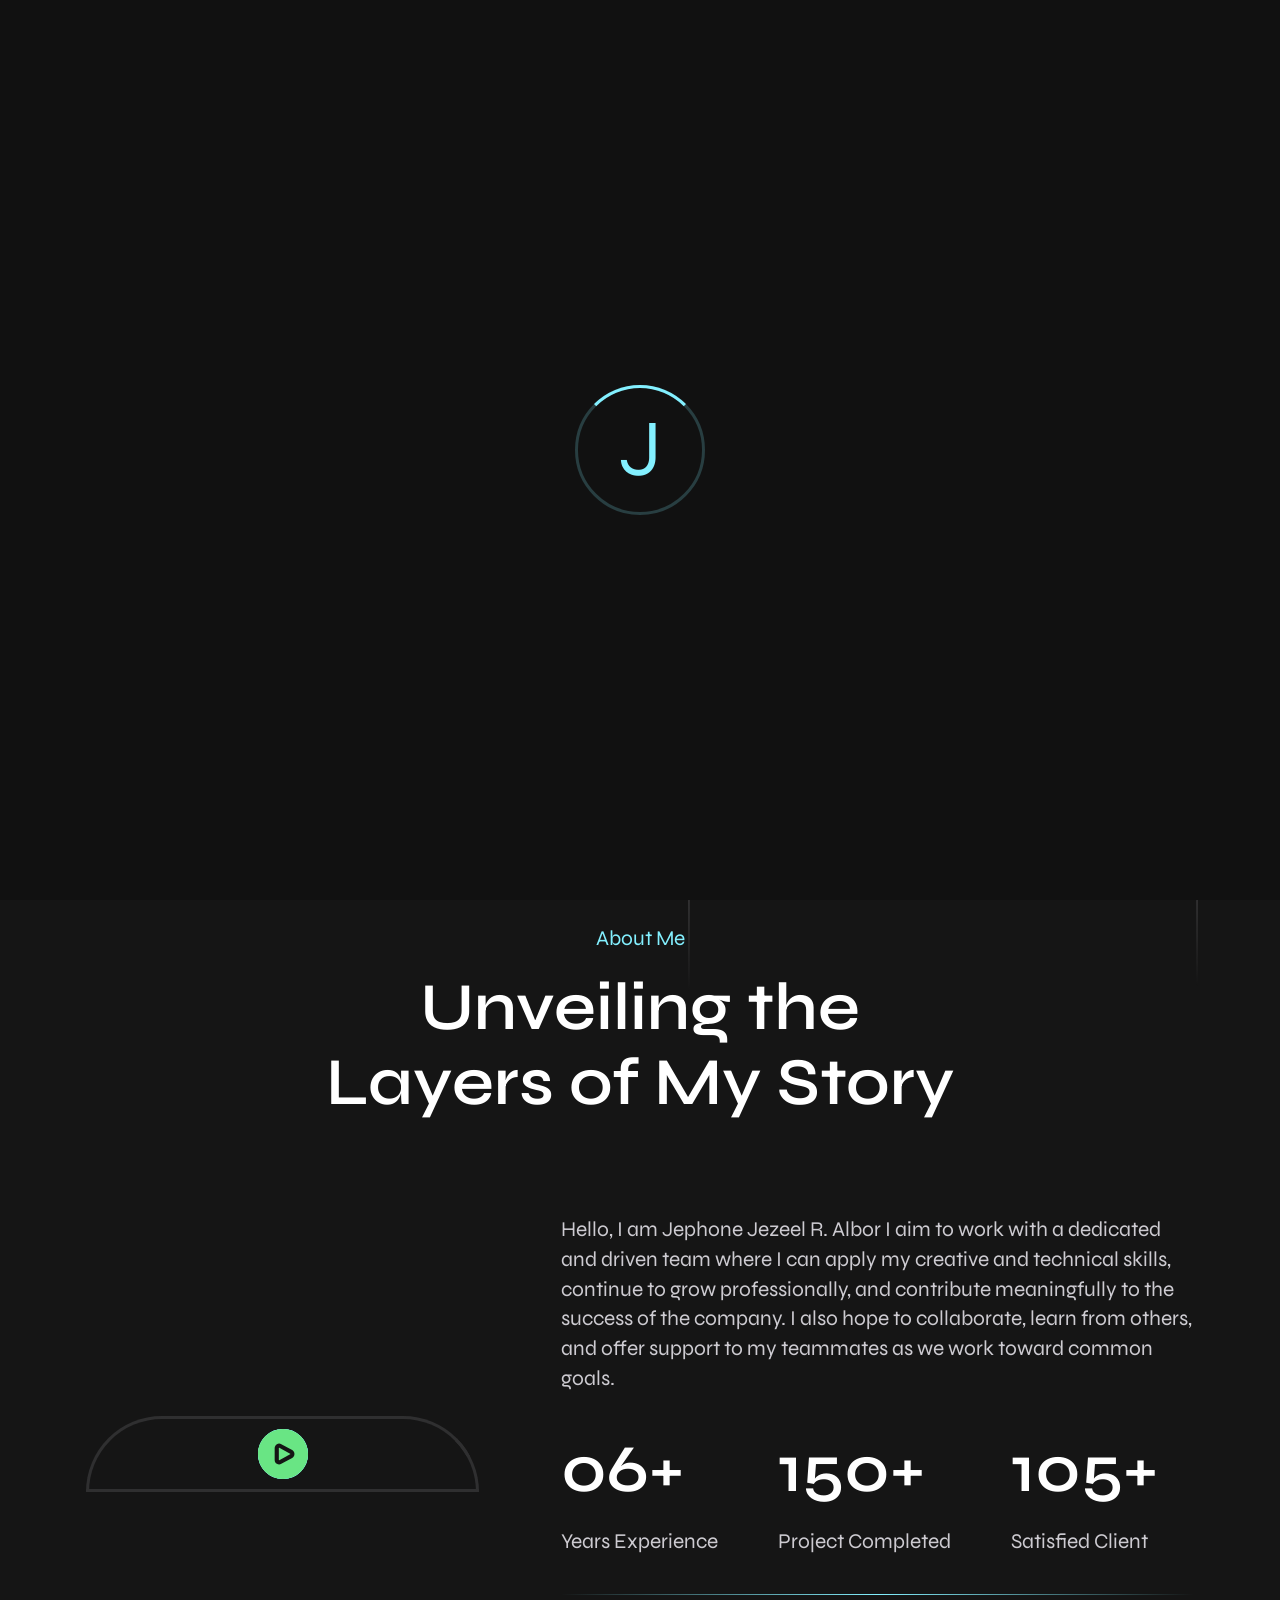
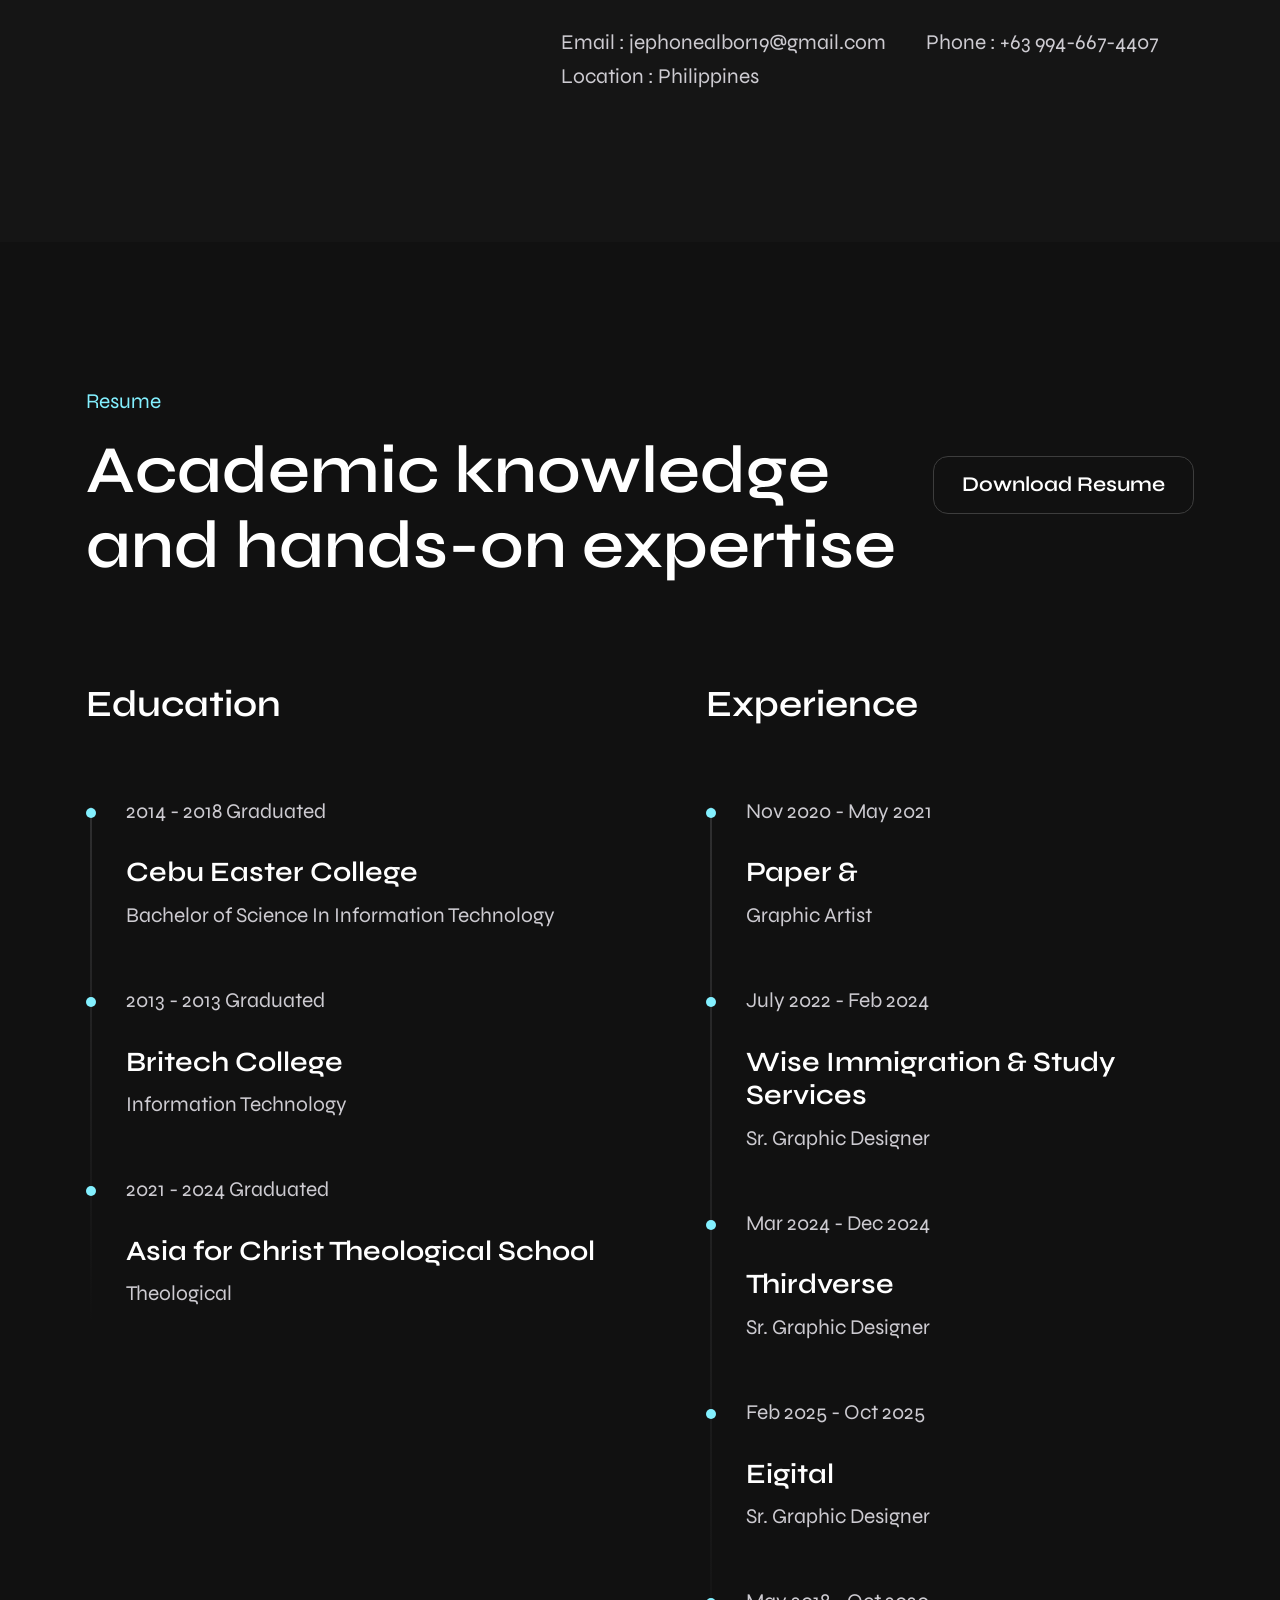
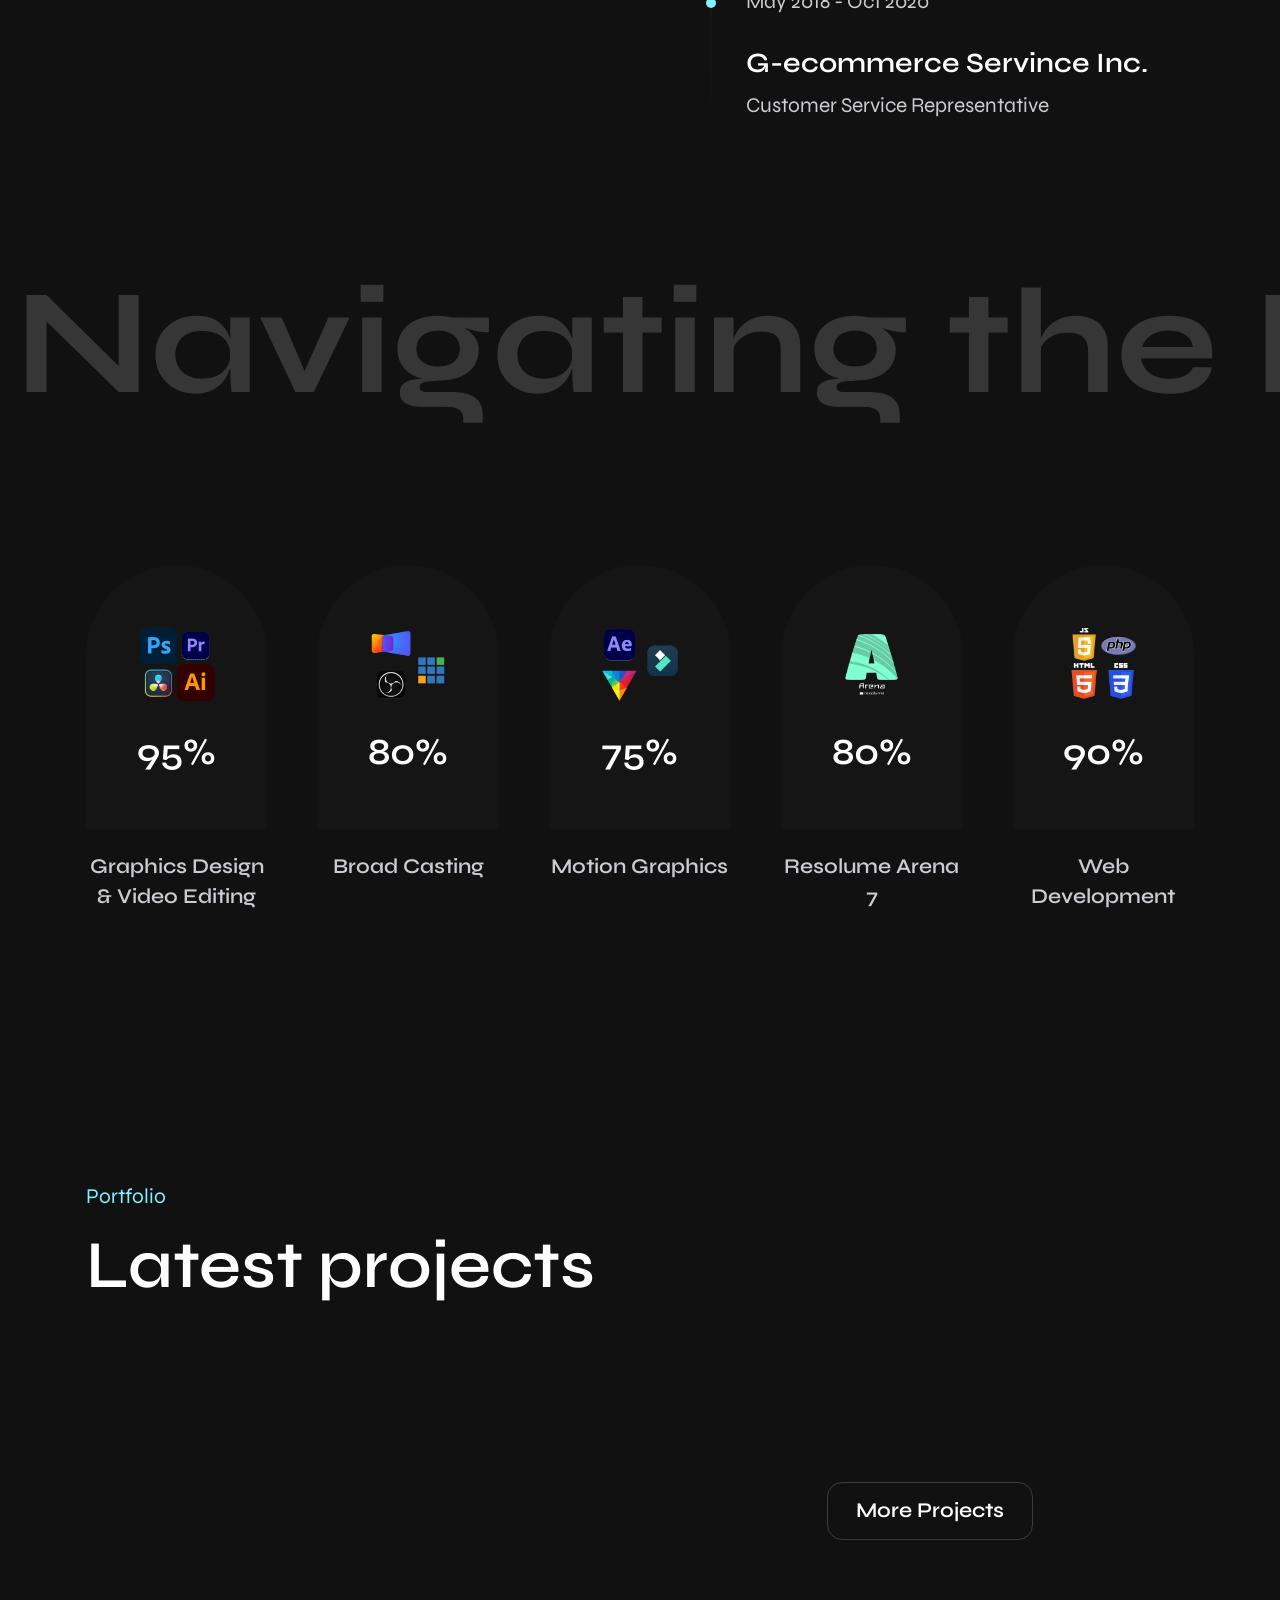
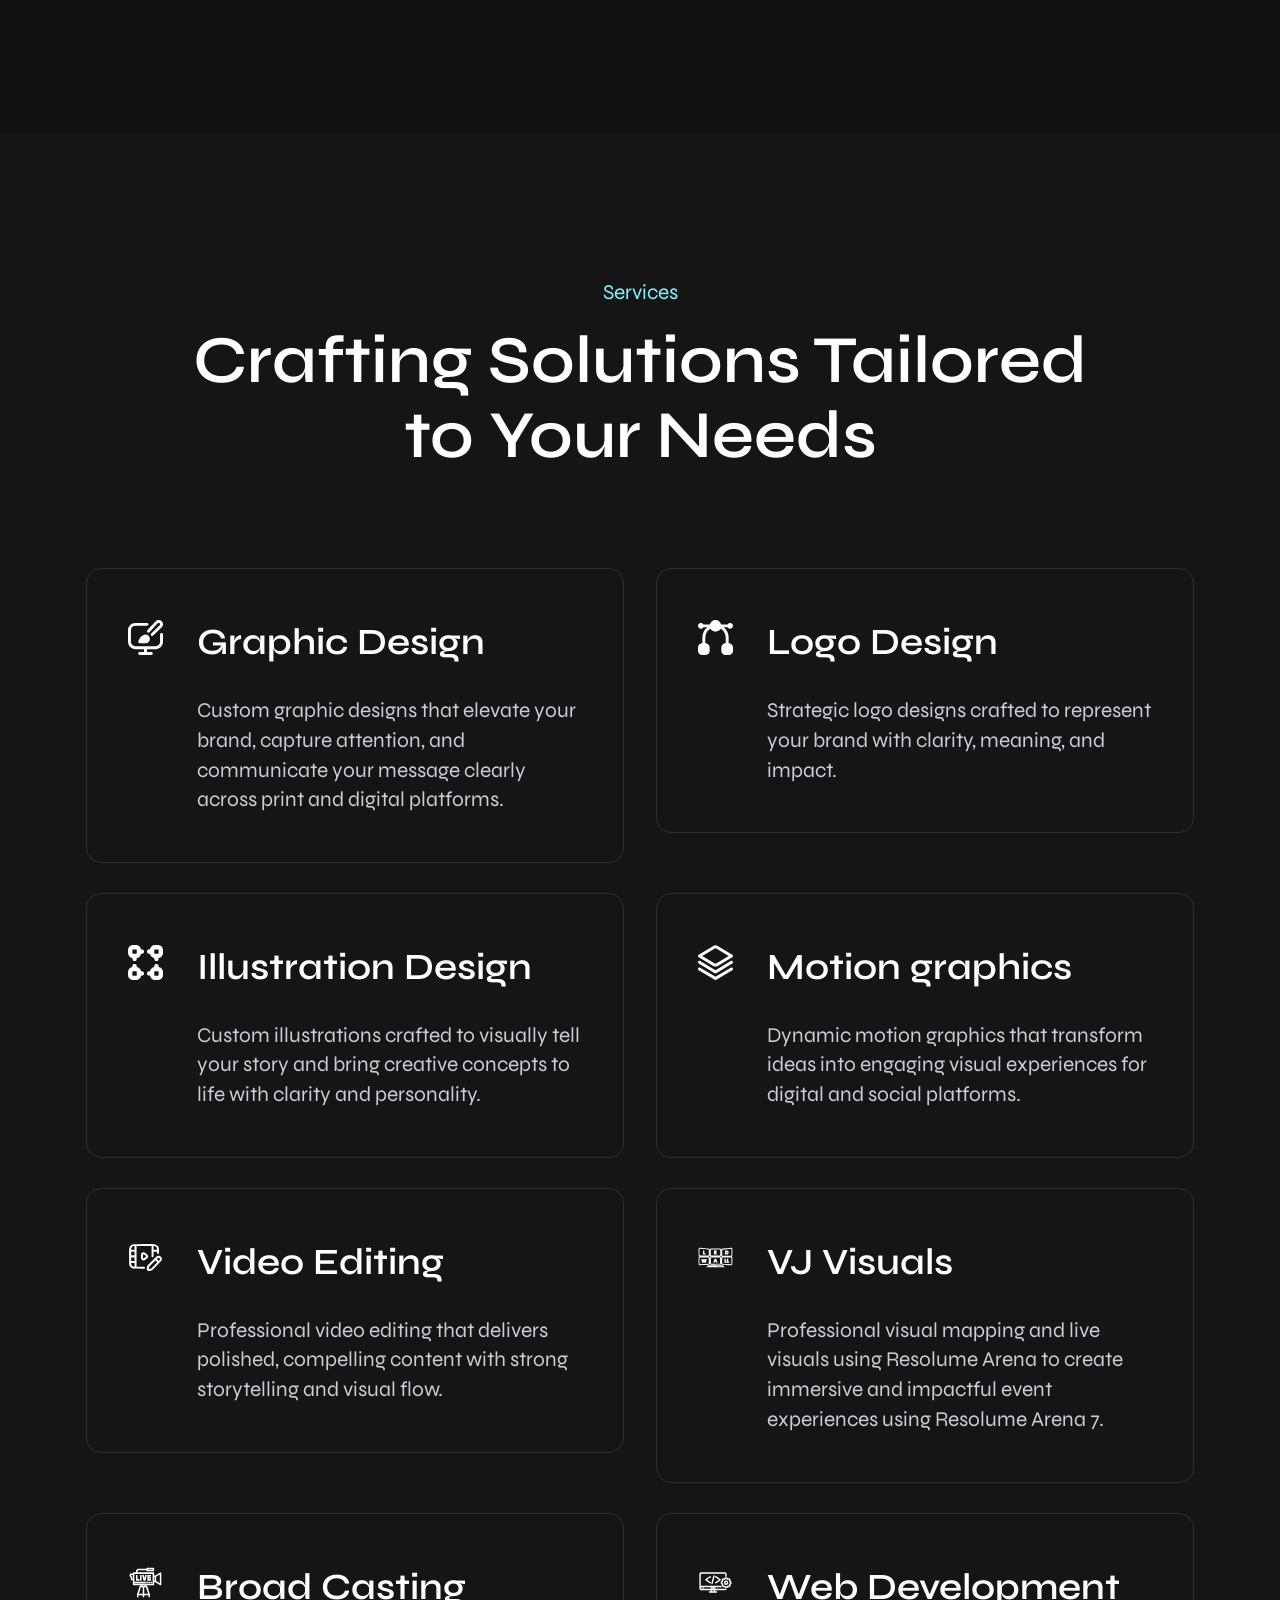
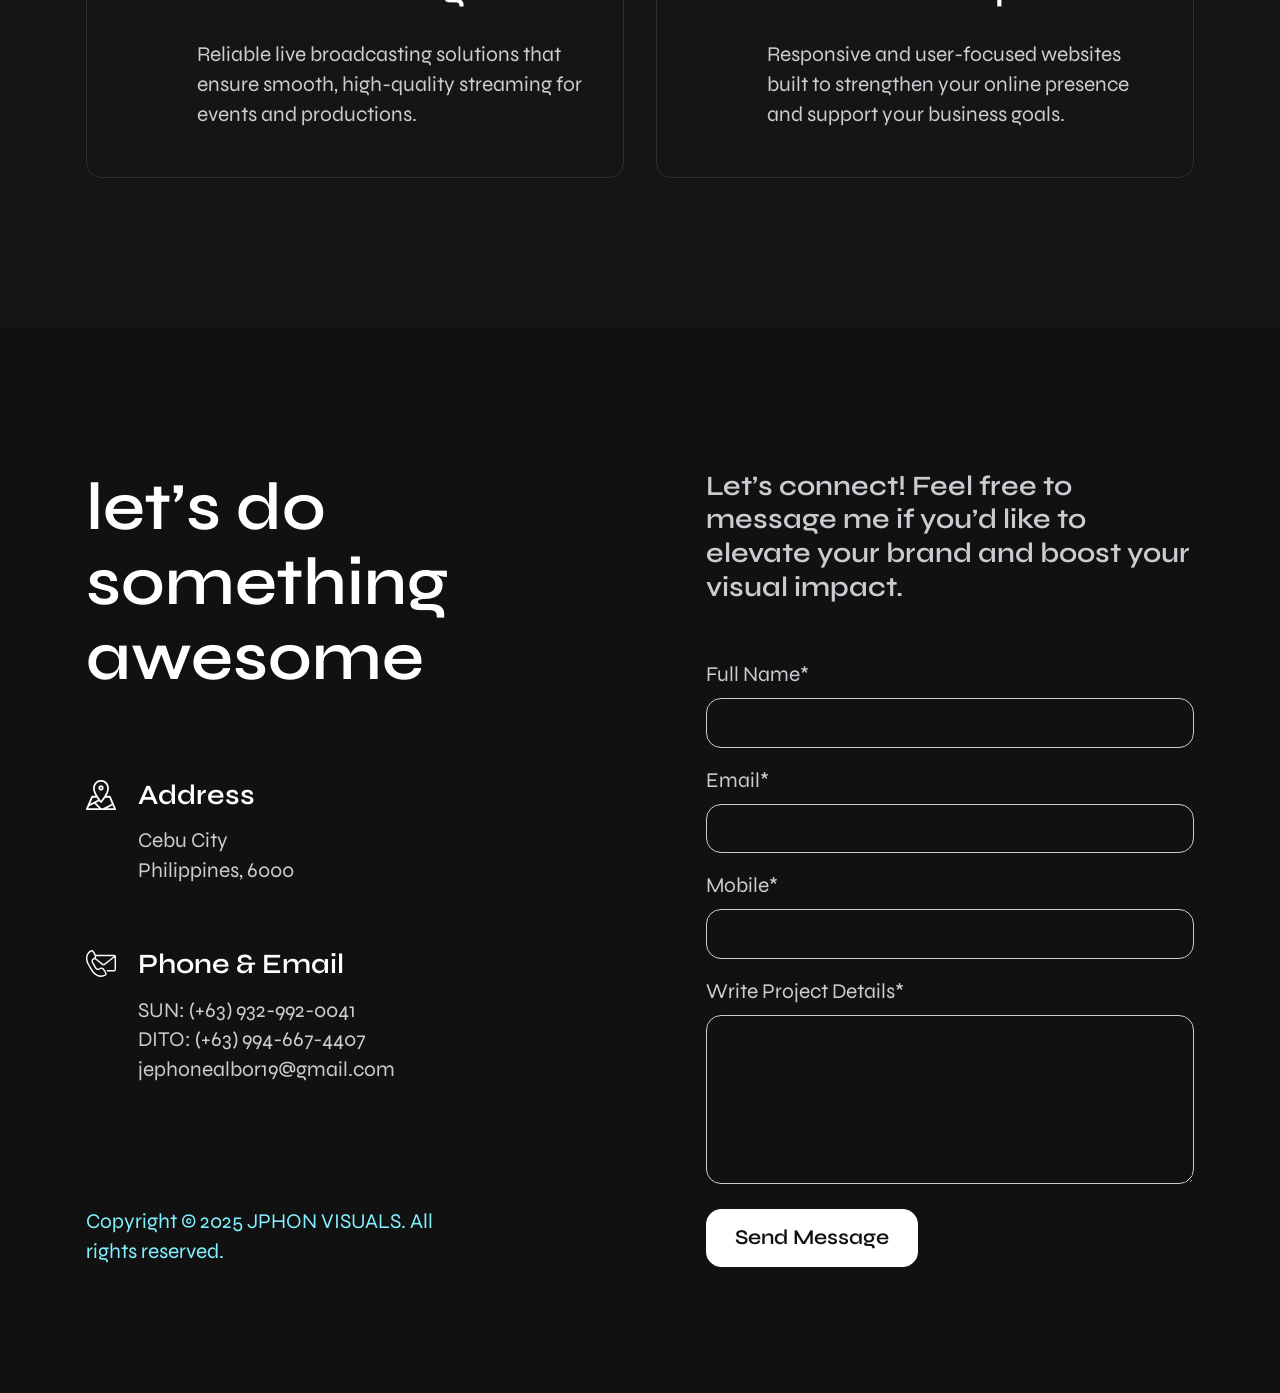
==== index.html @ 84347162 "Add files via upload" ====
<!DOCTYPE html>
<html class="no-js" lang="en">
  <head>
    <!-- Meta Tags -->
    <meta charset="utf-8">
    <meta http-equiv="x-ua-compatible" content="ie=edge">
    <meta name="viewport" content="width=device-width, initial-scale=1">
    <meta name="author" content="Laralink">
    <!-- Favicon Icon -->
    <link rel="icon" href="assets/img/favicon.png">
    <!-- Site Title -->
    <title>JPHON - My Personal Portfolio</title>
    <!-- Stylesheets -->
    <link rel="stylesheet" href="assets/css/bootstrap.min.css">
    <link rel="stylesheet" href="assets/css/fontawesome.min.css">
    <link rel="stylesheet" href="assets/css/animate.css">
    <link rel="stylesheet" href="assets/css/lightgallery.min.css">
    <link rel="stylesheet" href="assets/css/style.css">
  </head>
  <body>
    <!-- Start Preloader -->
    <div class="cs_preloader cs_accent_color cs_primary_font">
      <div class="cs_preloader_in">J</div>
    </div>
    <!-- End Preloader -->
    <!-- Start Header Section -->
    <header class="cs_site_header cs_style_1 cs_transparent_header cs_primary_color cs_sticky_header">
      <div class="cs_main_header">
        <div class="container">
          <div class="cs_main_header_in">
            <div class="cs_main_header_left">
              <a class="cs_site_branding" href="index.html">
                <img src="assets/img/logo.png" alt="Logo">
              </a>
            </div>
            <div class="cs_main_header_right">
              <nav class="cs_nav cs_semibold">
                <ul class="cs_nav_list">
                  <li><a href="#home">Home</a></li>
                  <li><a href="#about">ABOUT</a></li>
                  <li><a href="#resume">RESUME</a></li>
                  <li><a href="#portfolio">PORTFOLIO</a></li>
                  <li><a href="#contact">CONTACT</a></li>
                </ul>
              </nav>
            </div>
          </div>
        </div>
      </div>
    </header>
    <!-- End Header Section -->

    <!-- Start Hero Section -->
    <section class="cs_hero cs_style_1 cs_center position-relative cs_hobble" id="home">
      <div class="container position-relative">
        <div class="cs_hero_text position-relative wow fadeInLeft" data-wow-duration="1s" data-wow-delay="0.2s">
          <h3 class="cs_hero_title_up cs_fs_28 mb-0 cs_secondary_color">Hi There, I am</h3>
          <h1 class="cs_hero_title cs_fs_90 cs_mb_18"> Jephone Albor</h1>
          <p class="cs_hero_subtitle cs_mb_52">GRAPHIC DESIGNER • VJ • SOCIAL MEDIA MANAGER</p>
          <div class="cs_hero_btns">
            <a href="#portfolio" class="cs_btn cs_style_1 cs_radius_15">See Works</a>
          </div>
          <div class="cs_hero_icon cs_accent_color">
            <svg width="109" height="113" viewBox="0 0 109 113" fill="none" xmlns="http://www.w3.org/2000/svg" class="cs_hover_layer_2">
              <g clip-path="url(#clip0_98_223)">
              <path d="M70.7054 108.76C68.9961 107.094 69.2151 105.594 71.2943 104.417C73.6631 103.097 76.0024 101.794 78.3712 100.475C78.6377 100.326 78.881 100.171 79.2492 99.9275C78.5599 99.71 78.0394 99.515 77.4893 99.3365C70.1496 97.0623 63.1994 93.9309 57.0401 89.3115C49.1048 83.3535 43.5163 75.7974 41.5877 65.9696C41.1014 63.5054 41.0671 60.9445 40.9207 58.4266C40.8789 57.7709 40.7434 57.3614 40.2046 56.9632C33.1174 51.6385 27.3894 45.2076 23.7299 37.1006C19.3567 27.4319 19.0614 17.6643 22.9663 7.80735C23.6526 6.06712 24.4781 4.36578 25.3603 2.72982C25.9429 1.62937 27.3054 1.31659 28.3247 1.87392C29.4303 2.48016 29.8602 3.71496 29.3408 4.85783C29.0001 5.62956 28.5963 6.35888 28.2388 7.10115C22.435 19.5484 24.1874 31.259 32.0394 42.3458C34.6042 45.9607 37.6775 49.0984 41.115 51.9168C41.2413 52.0017 41.3444 52.08 41.5738 52.2432C41.6701 51.8986 41.7407 51.6459 41.8178 51.3702C43.4815 44.7014 46.5267 38.815 51.9971 34.4487C56.4662 30.8923 61.6039 29.0585 67.4006 29.7868C73.1741 30.5087 77.5455 33.5634 80.6292 38.3636C83.7464 43.2227 84.6755 48.4859 82.9928 54.0595C81.5131 58.9963 78.0833 62.3229 73.6313 64.7446C69.0905 67.2158 64.3481 67.2776 59.4476 66.2052C54.8318 65.1877 50.5167 63.3625 46.4124 61.0512C46.1934 60.9405 46.0039 60.8132 45.7784 60.7255C45.7321 60.7125 45.6561 60.716 45.3753 60.7366C45.7054 62.6866 45.9131 64.6272 46.3847 66.5177C48.3129 74.2894 52.8415 80.3603 59.1285 85.2384C64.2014 89.1827 69.9225 91.9706 75.9882 94.0621C77.4235 94.5623 78.8948 95.023 80.5388 95.5816C80.3169 95.1232 80.2123 94.8711 80.0782 94.6354C78.6593 92.1087 77.2172 89.5754 75.7982 87.0487C75.312 86.1944 75.3112 85.3025 75.8799 84.5202C76.4125 83.7773 77.1991 83.3779 78.0739 83.6472C78.6704 83.8387 79.3779 84.2593 79.6862 84.7665C82.1601 88.9753 84.5748 93.217 86.9598 97.4752C87.7751 98.9415 87.3103 100.694 85.8529 101.525C81.5761 103.946 77.2826 106.338 72.9722 108.7C72.6169 108.898 72.1842 108.926 71.7785 109.036C71.4011 108.955 71.0532 108.858 70.7054 108.76ZM46.4703 51.6301C46.3112 52.3783 46.0661 53.5235 45.8842 54.7112C45.8536 54.9998 46.0227 55.4682 46.2521 55.6314C50.4752 58.3226 54.9683 60.4948 59.8663 61.6655C64.3173 62.7361 68.6038 62.6955 72.6112 60.0753C77.3782 56.9737 79.8915 52.7221 79.0547 47.0389C78.1958 41.077 74.9438 36.7003 69.0778 34.7885C64.0171 33.1264 59.3957 34.6339 55.2894 37.6971C50.6901 41.0933 48.158 45.8597 46.4703 51.6301Z" fill="currentColor"/>
              </g>
              <defs>
              <clipPath id="clip0_98_223">
              <rect width="91.5823" height="86.8987" fill="white" transform="translate(108.342 24.1873) rotate(105.614)"/>
              </clipPath>
              </defs>
            </svg>              
          </div>
        </div>
        <div class="cs_hero_img wow fadeInDown" data-wow-duration="1s" data-wow-delay="0.3s">
          <img src="assets/img/hero_img.png" alt="Jake" class="cs_hover_layer_1">
          <div class="cs_hero_img_shape">
            <svg width="557" height="545" viewBox="0 0 557 545" fill="none" xmlns="http://www.w3.org/2000/svg">
              <mask id="path-1-inside-1_98_216" fill="white">
              <path d="M0.0170898 250.563C0.0170898 112.492 111.946 0.563171 250.017 0.563171H306.983C445.054 0.563171 556.983 112.492 556.983 250.563V545H0.0170898V250.563Z"/>
              </mask>
              <path d="M-1.98291 250.563C-1.98291 111.387 110.841 -1.43683 250.017 -1.43683H306.983C446.159 -1.43683 558.983 111.387 558.983 250.563H554.983C554.983 113.597 443.949 2.56317 306.983 2.56317H250.017C113.05 2.56317 2.01709 113.597 2.01709 250.563H-1.98291ZM556.983 545H0.0170898H556.983ZM-1.98291 545V250.563C-1.98291 111.387 110.841 -1.43683 250.017 -1.43683V2.56317C113.05 2.56317 2.01709 113.597 2.01709 250.563V545H-1.98291ZM306.983 -1.43683C446.159 -1.43683 558.983 111.387 558.983 250.563V545H554.983V250.563C554.983 113.597 443.949 2.56317 306.983 2.56317V-1.43683Z" fill="url(#paint0_linear_98_216)" fill-opacity="0.8" mask="url(#path-1-inside-1_98_216)"/>
              <defs>
              <linearGradient id="paint0_linear_98_216" x1="303.558" y1="433.754" x2="298.481" y2="-12.7793" gradientUnits="userSpaceOnUse">
              <stop stop-color="#CDCBD1" stop-opacity="0" offset="0"/>
              <stop offset="1" stop-color="#69686B"/>
              </linearGradient>
              </defs>
            </svg>              
          </div>
        </div>
      </div>
      <div id="particles-js"></div>
      <div class="cs_moving_text_wrap cs_style_1 cs_fs_150 cs_bold wow fadeIn" data-wow-duration="1s" data-wow-delay="0.2s">
        <div class="cs_moving_text_in">
          <div class="cs_moving_text">Creative Visual Designer</div>
          <div class="cs_moving_text">Creative Visual Designer </div>
        </div>
      </div>
      <div class="cs_hero_social_btns wow fadeIn" data-wow-duration="1.3s" data-wow-delay="0.2s">
        <a href="#" class="cs_center cs_radius_7"><i class="fa-brands fa-dribbble"></i></a>
        <a href="#" class="cs_center cs_radius_7"><i class="fa-brands fa-pinterest-p"></i></a>
        <a href="#" class="cs_center cs_radius_7"><i class="fa-brands fa-behance"></i></a>
        <a href="#" class="cs_center cs_radius_7"><i class="fa-brands fa-instagram"></i></a>
      </div>
    </section>
    <!-- End Hero Section -->

    <!-- Start About Section -->
    <section class="cs_ternary_bg" id="about">
      <div class="cs_height_145 cs_height_lg_70"></div>
      <div class="container">
        <div class="cs_section_heading cs_style_1 text-center">
          <p class="cs_section_subtitle cs_accent_color cs_mb_16 wow fadeInUp" data-wow-duration="0.8s" data-wow-delay="0.2s">About Me</p>
          <h2 class="cs_section_title cs_fs_67 mb-0">Unveiling the <br>Layers of My Story</h2>
        </div>
        <div class="cs_height_95 cs_height_lg_50"></div>
        <div class="row align-items-center cs_gap_y_50">
          <div class="col-lg-5">
            <div class="cs_pr_100 wow fadeIn" data-wow-duration="0.8s" data-wow-delay="0.2s">
              <a href="https://www.youtube.com/embed/UJEUwEJ6gH4" class="cs_video_block cs_style_1 d-block cs_video_open position-relative">
                <img src="assets/img/about.png" alt="">
                <span class="cs_play_btn">
                  <svg width="50" height="50" viewBox="0 0 50 50" fill="none" xmlns="http://www.w3.org/2000/svg">
                    <g clip-path="url(#clip0_137_96)">
                    <path d="M25 0C11.2146 0 0 11.2146 0 25C0 38.7854 11.2146 50 25 50C38.7854 50 50 38.7854 50 25C50 11.2146 38.7854 0 25 0ZM34.175 28.9021L23.3167 34.8479C22.6396 35.2292 21.8937 35.4187 21.1479 35.4187C20.3708 35.4187 19.5917 35.2125 18.8833 34.8C17.4937 33.9875 16.6667 32.5437 16.6667 30.9354V19.0625C16.6667 17.4542 17.4937 16.0104 18.8833 15.1979C20.2687 14.3875 21.9354 14.3729 23.3375 15.1625L34.1542 21.0854C35.6042 21.9 36.4562 23.3583 36.4562 24.9979C36.4562 26.6375 35.6042 28.0958 34.1729 28.9L34.175 28.9021ZM32.2917 25C32.2917 25.1812 32.1708 25.2479 32.1542 25.2604L21.2958 31.2083C21.2563 31.2292 21.1354 31.2958 20.9896 31.2062C20.8354 31.1167 20.8354 30.9833 20.8354 30.9396V19.0667C20.8354 19.0229 20.8354 18.8896 20.9896 18.8C21.0458 18.7667 21.0979 18.7563 21.1437 18.7563C21.2188 18.7563 21.2792 18.7896 21.3167 18.8104L32.1333 24.7354C32.1729 24.7583 32.2917 24.825 32.2917 25.0063V25Z" fill="#69E584"/>
                    </g>
                    <defs>
                    <clipPath id="clip0_137_96">
                    <rect width="50" height="50" fill="white"/>
                    </clipPath>
                    </defs>
                  </svg>                    
                </span>
              </a>
            </div>
          </div>
          <div class="col-lg-7">
            <div class="cs_about_info">
              <p class="cs_mb_38">Hello, I am Jephone Jezeel R. Albor I aim to work with a dedicated and driven team where I can apply my creative and technical skills, continue to grow professionally, and contribute meaningfully to the success of the company. I also hope to collaborate, learn from others, and offer support to my teammates as we work toward common goals.</p>
              <ul class="cs_list cs_style_2 cs_mp_0">
                <li>
                  <h2 class="cs_fs_67">06+</h2>
                  <p class="mb-0">Years Experience</p>
                </li>
                <li>
                  <h2 class="cs_fs_67">150+</h2>
                  <p class="mb-0">Project Completed</p>
                </li>
                <li>
                  <h2 class="cs_fs_67">105+</h2>
                  <p class="mb-0">Satisfied Client</p>
                </li>
              </ul>
              <div class="cs_height_37 cs_height_lg_30"></div>
              <div class="cs_gradient_seperator"></div>
              <div class="cs_height_33 cs_height_lg_30"></div>
              <ul class="cs_list cs_style_3 cs_mp_0">
                <li>Email : <a href="mailto:jephonealbor19@gmail.com">jephonealbor19@gmail.com</a></li>
                <li>Phone : <a href="tel:+639946674407">+63 994-667-4407</a></li>
                <li>Location : Philippines</li>
              </ul>
            </div>
          </div>
        </div>
      </div>
      <div class="cs_height_150 cs_height_lg_80"></div>
    </section>
    <!-- End About Section -->

    <!-- Start Resume Seciton -->
    <section id="resume">
      <div class="cs_height_145 cs_height_lg_75"></div>
      <div class="container">
        <div class="cs_section_heading cs_style_2">
          <div class="cs_section_heading_left">
            <p class="cs_section_subtitle cs_accent_color cs_mb_16 wow fadeInLeft" data-wow-duration="0.8s" data-wow-delay="0.2s">Resume</p>
          <h2 class="cs_section_title cs_fs_67 mb-0">Academic knowledge and hands-on expertise</h2>
          </div>
          <div class="cs_section_heading_right">
            <a href="#" class="cs_btn cs_style_1 cs_radius_15">Download Resume</a>
          </div>
        </div>
        <div class="cs_height_95 cs_height_lg_50"></div>
        <div class="row cs_gap_y_50">
          <div class="col-lg-6">
            <h3 class="cs_fs_37 cs_mb_66 cs_mb_lg_35">Education</h3>
            <ul class="cs_list cs_style_1 cs_mp_0">
              <li>
                <p class="cs_mb_30 cs_mb_lg_15">2014 - 2018 Graduated</p>
                <h3 class="cs_fs_28 cs_mb_11">Cebu Easter College</h3>
                <p class="mb-0">Bachelor of Science In Information Technology</p>
              </li>
              <li>
                <p class="cs_mb_30 cs_mb_lg_15">2013 - 2013 Graduated</p>
                <h3 class="cs_fs_28 cs_mb_11">Britech College</h3>
                <p class="mb-0">Information Technology</p>
              </li>
              <li>
                <p class="cs_mb_30 cs_mb_lg_15">2021 - 2024 Graduated</p>
                <h3 class="cs_fs_28 cs_mb_11">Asia for Christ Theological School</h3>
                <p class="mb-0">Theological</p>
              </li>
            </ul>
          </div>
          <div class="col-lg-6">
            <div class="cs_pl_100">
              <h3 class="cs_fs_37 cs_mb_66 cs_mb_lg_35">Experience</h3>
              <ul class="cs_list cs_style_1 cs_mp_0">
                <li>
                  <p class="cs_mb_30 cs_mb_lg_15">Nov 2020 - May 2021</p>
                  <h3 class="cs_fs_28 cs_mb_11">Paper &</h3>
                  <p class="mb-0">Graphic Artist</p>
                </li>
                <li>
                  <p class="cs_mb_30 cs_mb_lg_15">July 2022 - Feb 2024</p>
                  <h3 class="cs_fs_28 cs_mb_11">Wise Immigration & Study Services</h3>
                  <p class="mb-0">Sr. Graphic Designer</p>
                </li>
                <li>
                  <p class="cs_mb_30 cs_mb_lg_15">Mar 2024 - Dec 2024</p>
                  <h3 class="cs_fs_28 cs_mb_11">Thirdverse</h3>
                  <p class="mb-0">Sr. Graphic Designer</p>
                </li>
                <li>
                  <p class="cs_mb_30 cs_mb_lg_15">Feb 2025 - Oct 2025</p>
                  <h3 class="cs_fs_28 cs_mb_11">Eigital</h3>
                  <p class="mb-0">Sr. Graphic Designer</p>
                </li>
                <li>
                  <p class="cs_mb_30 cs_mb_lg_15">May 2018 - Oct 2020</p>
                  <h3 class="cs_fs_28 cs_mb_11">G-ecommerce Servince Inc.</h3>
                  <p class="mb-0">Customer Service Representative</p>
                </li>
              </ul>
            </div>
          </div>
        </div>
      </div>
      <div class="cs_height_135 cs_height_lg_70"></div>
      <div class="cs_moving_text_wrap cs_style_1 cs_fs_150 cs_bold">
        <div class="cs_moving_text_in">
          <div class="cs_moving_text">Navigating the Landscape of My Abilities</div>
          <div class="cs_moving_text">Navigating the Landscape of My Abilities </div>
        </div>
      </div>
      <div class="cs_height_135 cs_height_lg_70"></div>
      <div class="container">
        <div class="cs_grid_5">
          <div class="cs_grid_item wow fadeIn" data-wow-duration="0.8s" data-wow-delay="0.2s">
            <div class="cs_iconbox cs_style_2 text-center">
              <div class="cs_iconbox_in cs_ternary_bg cs_mb_23">
                <img class="cs_iconbox_icon cs_mb_21" src="assets/img/icons/GraphicsAndVideo.png" alt="AdobeCC">
                <h2 class="cs_iconbox_number cs_fs_37 mb-0">95%</h2>
              </div>
              <h3 class="cs_iconbox_title mb-0 cs_fs_21 cs_secondary_color">Graphics Design & Video Editing</h3>
            </div>
          </div>
          <div class="cs_grid_item wow fadeIn" data-wow-duration="0.8s" data-wow-delay="0.25s">
            <div class="cs_iconbox cs_style_2 text-center">
              <div class="cs_iconbox_in cs_ternary_bg cs_mb_23">
                <img class="cs_iconbox_icon cs_mb_21" src="assets/img/icons/BroadCasting.png" alt="BroadCast">
                <h2 class="cs_iconbox_number cs_fs_37 mb-0">80%</h2>
              </div>
              <h3 class="cs_iconbox_title mb-0 cs_fs_21 cs_secondary_color">Broad Casting</h3>
            </div>
          </div>
          <div class="cs_grid_item wow fadeIn" data-wow-duration="0.8s" data-wow-delay="0.3s">
            <div class="cs_iconbox cs_style_2 text-center">
              <div class="cs_iconbox_in cs_ternary_bg cs_mb_23">
                <img class="cs_iconbox_icon cs_mb_21" src="assets/img/icons/MotionGraphics.png" alt="Motion">
                <h2 class="cs_iconbox_number cs_fs_37 mb-0">75%</h2>
              </div>
              <h3 class="cs_iconbox_title mb-0 cs_fs_21 cs_secondary_color">Motion Graphics</h3>
            </div>
          </div>
          <div class="cs_grid_item wow fadeIn" data-wow-duration="0.8s" data-wow-delay="0.35s">
            <div class="cs_iconbox cs_style_2 text-center">
              <div class="cs_iconbox_in cs_ternary_bg cs_mb_23">
                <img class="cs_iconbox_icon cs_mb_21" src="assets/img/icons/Arena7.png" alt="Arena">
                <h2 class="cs_iconbox_number cs_fs_37 mb-0">80%</h2>
              </div>
              <h3 class="cs_iconbox_title mb-0 cs_fs_21 cs_secondary_color">Resolume Arena 7</h3>
            </div>
          </div>
          <div class="cs_grid_item wow fadeIn" data-wow-duration="0.8s" data-wow-delay="0.4s">
            <div class="cs_iconbox cs_style_2 text-center">
              <div class="cs_iconbox_in cs_ternary_bg cs_mb_23">
                <img class="cs_iconbox_icon cs_mb_21" src="assets/img/icons/WebDevelopment.png" alt="WebDev">
                <h2 class="cs_iconbox_number cs_fs_37 mb-0">90%</h2>
              </div>
              <h3 class="cs_iconbox_title mb-0 cs_fs_21 cs_secondary_color">Web Development</h3>
            </div>
          </div>
        </div>
      </div>
      <div class="cs_height_145 cs_height_lg_75"></div>
    </section>
    <!-- End Resume Seciton -->

    <!-- Start Portfolio Section -->
    <section id="portfolio">
      <div class="cs_height_126 cs_height_lg_80"></div>
      <div class="container">
        <div class="cs_grid_1 cs_lightgallery">
          <div class="cs_grid_item">
            <div class="cs_section_heading cs_style_1">
              <p class="cs_section_subtitle cs_accent_color cs_mb_16 wow fadeInLeft" data-wow-duration="0.8s" data-wow-delay="0.2s">Portfolio</p>
              <h2 class="cs_section_title cs_fs_67 mb-0">Latest projects</h2>
            </div>
            <div class="cs_height_50 cs_height_lg_50"></div>
          </div>
          <div class="cs_grid_item">
            <a href="assets/portfolio/Wise/Square/Best/Study in Australia Wall Post 2.png" class="cs_portfolio cs_style_1 cs_lightbox_item cs_radius_15 overflow-hidden d-block position-relative">
              <img src="assets/portfolio/Wise/Square/Best/Study in Australia Wall Post 2.png" alt="">
              <span class="cs_portfolio_btn cs_fs_28 cs_semibold">
                <span>Design Pattern</span>
                <svg width="21" height="21" viewBox="0 0 21 21" fill="none" xmlns="http://www.w3.org/2000/svg">
                  <path d="M20.5 2C20.5 1.17157 19.8284 0.5 19 0.5L5.5 0.499999C4.67157 0.499999 4 1.17157 4 2C4 2.82843 4.67157 3.5 5.5 3.5H17.5V15.5C17.5 16.3284 18.1716 17 19 17C19.8284 17 20.5 16.3284 20.5 15.5L20.5 2ZM3.06066 20.0607L20.0607 3.06066L17.9393 0.939339L0.93934 17.9393L3.06066 20.0607Z" fill="currentColor"/>
                </svg>                  
              </span>
            </a>
          </div>
          <div class="cs_grid_item">
            <a href="assets/portfolio/Mitshubishi/Post Design 2.png" class="cs_portfolio cs_style_1 cs_lightbox_item cs_radius_15 overflow-hidden d-block position-relative">
              <img src="assets/portfolio/Mitshubishi/Post Design 2.png" alt="">
              <span class="cs_portfolio_btn cs_fs_28 cs_semibold">
                <span>Summer Illustration</span>
                <svg width="21" height="21" viewBox="0 0 21 21" fill="none" xmlns="http://www.w3.org/2000/svg">
                  <path d="M20.5 2C20.5 1.17157 19.8284 0.5 19 0.5L5.5 0.499999C4.67157 0.499999 4 1.17157 4 2C4 2.82843 4.67157 3.5 5.5 3.5H17.5V15.5C17.5 16.3284 18.1716 17 19 17C19.8284 17 20.5 16.3284 20.5 15.5L20.5 2ZM3.06066 20.0607L20.0607 3.06066L17.9393 0.939339L0.93934 17.9393L3.06066 20.0607Z" fill="currentColor"/>
                </svg>                  
              </span>
            </a>
          </div>
          <div class="cs_grid_item">
            <a href="assets/portfolio/Porch/Finding Nimo.png" class="cs_portfolio cs_style_1 cs_lightbox_item cs_radius_15 overflow-hidden d-block position-relative">
              <img src="assets/portfolio/Porch/Finding Nimo.png" alt="">
              <span class="cs_portfolio_btn cs_fs_28 cs_semibold">
                <span>Mountain Illustration</span>
                <svg width="21" height="21" viewBox="0 0 21 21" fill="none" xmlns="http://www.w3.org/2000/svg">
                  <path d="M20.5 2C20.5 1.17157 19.8284 0.5 19 0.5L5.5 0.499999C4.67157 0.499999 4 1.17157 4 2C4 2.82843 4.67157 3.5 5.5 3.5H17.5V15.5C17.5 16.3284 18.1716 17 19 17C19.8284 17 20.5 16.3284 20.5 15.5L20.5 2ZM3.06066 20.0607L20.0607 3.06066L17.9393 0.939339L0.93934 17.9393L3.06066 20.0607Z" fill="currentColor"/>
                </svg>                  
              </span>
            </a>
          </div>
          <div class="cs_grid_item">
            <a href="assets/portfolio/MockUp/Coffee Pouch Mockups.png" class="cs_portfolio cs_style_1 cs_lightbox_item cs_radius_15 overflow-hidden d-block position-relative">
              <img src="assets/portfolio/MockUp/Coffee Pouch Mockups.png" alt="">
              <span class="cs_portfolio_btn cs_fs_28 cs_semibold">
                <span>Background Illustration</span>
                <svg width="21" height="21" viewBox="0 0 21 21" fill="none" xmlns="http://www.w3.org/2000/svg">
                  <path d="M20.5 2C20.5 1.17157 19.8284 0.5 19 0.5L5.5 0.499999C4.67157 0.499999 4 1.17157 4 2C4 2.82843 4.67157 3.5 5.5 3.5H17.5V15.5C17.5 16.3284 18.1716 17 19 17C19.8284 17 20.5 16.3284 20.5 15.5L20.5 2ZM3.06066 20.0607L20.0607 3.06066L17.9393 0.939339L0.93934 17.9393L3.06066 20.0607Z" fill="currentColor"/>
                </svg>                  
              </span>
            </a>
          </div>
          <div class="cs_grid_item">
            <a href="assets/portfolio/jphon/POSTER 2.png" class="cs_portfolio cs_style_1 cs_lightbox_item cs_radius_15 overflow-hidden d-block position-relative">
              <img src="assets/portfolio/jphon/POSTER 2.png" alt="">
              <span class="cs_portfolio_btn cs_fs_28 cs_semibold">
                <span>Background Illustration</span>
                <svg width="21" height="21" viewBox="0 0 21 21" fill="none" xmlns="http://www.w3.org/2000/svg">
                  <path d="M20.5 2C20.5 1.17157 19.8284 0.5 19 0.5L5.5 0.499999C4.67157 0.499999 4 1.17157 4 2C4 2.82843 4.67157 3.5 5.5 3.5H17.5V15.5C17.5 16.3284 18.1716 17 19 17C19.8284 17 20.5 16.3284 20.5 15.5L20.5 2ZM3.06066 20.0607L20.0607 3.06066L17.9393 0.939339L0.93934 17.9393L3.06066 20.0607Z" fill="currentColor"/>
                </svg>                  
              </span>
            </a>
          </div>
          <div class="cs_grid_item">
            <a href="assets/portfolio/jphon/POSTER 1.png" class="cs_portfolio cs_style_1 cs_lightbox_item cs_radius_15 overflow-hidden d-block position-relative">
              <img src="assets/portfolio/jphon/POSTER 1.png" alt="">
              <span class="cs_portfolio_btn cs_fs_28 cs_semibold">
                <span>Background Illustration</span>
                <svg width="21" height="21" viewBox="0 0 21 21" fill="none" xmlns="http://www.w3.org/2000/svg">
                  <path d="M20.5 2C20.5 1.17157 19.8284 0.5 19 0.5L5.5 0.499999C4.67157 0.499999 4 1.17157 4 2C4 2.82843 4.67157 3.5 5.5 3.5H17.5V15.5C17.5 16.3284 18.1716 17 19 17C19.8284 17 20.5 16.3284 20.5 15.5L20.5 2ZM3.06066 20.0607L20.0607 3.06066L17.9393 0.939339L0.93934 17.9393L3.06066 20.0607Z" fill="currentColor"/>
                </svg>                  
              </span>
            </a>
          </div>
          <div class="cs_grid_item">
            <div class="cs_portfolio_grid_btn text-center wow fadeIn" data-wow-duration="0.8s" data-wow-delay="0.2s">
              <a href="portfolio.html" class="cs_btn cs_style_1 cs_radius_15">More Projects</a>
            </div>
          </div>
        </div>
      </div>
      <div class="cs_height_80 cs_height_lg_40"></div>
    </section>
    <!-- End Portfolio Section -->

    <!-- Start Service Section -->
    <section class="cs_ternary_bg">
      <div class="cs_height_145 cs_height_lg_75"></div>
      <div class="container">
        <div class="cs_section_heading cs_style_1 text-center">
          <p class="cs_section_subtitle cs_accent_color cs_mb_16 wow fadeInUp" data-wow-duration="0.8s" data-wow-delay="0.2s">Services</p>
          <h2 class="cs_section_title cs_fs_67 mb-0">Crafting Solutions Tailored <br>to Your Needs</h2>
        </div>
        <div class="cs_height_95 cs_height_lg_50"></div>
        <div class="row cs_gap_y_30">
          <div class="col-lg-6">
            <div class="cs_iconbox cs_style_1 cs_radius_15">
              <div class="cs_iconbox_icon"><img src="assets/img/icons/customize-computer.svg" alt=""></div>
              <div class="cs_iconbox_right">
                <h3 class="cs_iconbox_title cs_mb_27 cs_fs_37 cs_mb_lg_17">Graphic Design</h3>
                <p class="mb-0">Custom graphic designs that elevate your brand, capture attention, and communicate your message clearly across print and digital platforms.</p>
              </div>
            </div>
          </div>
          <div class="col-lg-6">
            <div class="cs_iconbox cs_style_1 cs_radius_15">
              <div class="cs_iconbox_icon"><img src="assets/img/icons/vector-alt.svg" alt=""></div>
              <div class="cs_iconbox_right">
                <h3 class="cs_iconbox_title cs_mb_27 cs_fs_37 cs_mb_lg_17">Logo Design</h3>
                <p class="mb-0">Strategic logo designs crafted to represent your brand with clarity, meaning, and impact.</p>
              </div>
            </div>
          </div>
          <div class="col-lg-6">
            <div class="cs_iconbox cs_style_1 cs_radius_15">
              <div class="cs_iconbox_icon"><img src="assets/img/icons/illustration.svg" alt=""></div>
              <div class="cs_iconbox_right">
                <h3 class="cs_iconbox_title cs_mb_27 cs_fs_37 cs_mb_lg_17">Illustration Design</h3>
                <p class="mb-0">Custom illustrations crafted to visually tell your story and bring creative concepts to life with clarity and personality.</p>
              </div>
            </div>
          </div>
          <div class="col-lg-6">
            <div class="cs_iconbox cs_style_1 cs_radius_15">
              <div class="cs_iconbox_icon"><img src="assets/img/icons/layers.svg" alt=""></div>
              <div class="cs_iconbox_right">
                <h3 class="cs_iconbox_title cs_mb_27 cs_fs_37 cs_mb_lg_17">Motion graphics</h3>
                <p class="mb-0">Dynamic motion graphics that transform ideas into engaging visual experiences for digital and social platforms.</p>
              </div>
            </div>
          </div>
          <div class="col-lg-6">
            <div class="cs_iconbox cs_style_1 cs_radius_15">
              <div class="cs_iconbox_icon"><img src="assets/img/icons/VideoEditing.svg" alt=""></div>
              <div class="cs_iconbox_right">
                <h3 class="cs_iconbox_title cs_mb_27 cs_fs_37 cs_mb_lg_17">Video Editing</h3>
                <p class="mb-0">Professional video editing that delivers polished, compelling content with strong storytelling and visual flow.</p>
              </div>
            </div>
          </div>
          <div class="col-lg-6">
            <div class="cs_iconbox cs_style_1 cs_radius_15">
              <div class="cs_iconbox_icon"><img src="assets/img/icons/LedWall-01.svg" alt=""></div>
              <div class="cs_iconbox_right">
                <h3 class="cs_iconbox_title cs_mb_27 cs_fs_37 cs_mb_lg_17">VJ Visuals</h3>
                <p class="mb-0">Professional visual mapping and live visuals using Resolume Arena to create immersive and impactful event experiences using Resolume Arena 7.</p>
              </div>
            </div>
          </div>
          <div class="col-lg-6">
            <div class="cs_iconbox cs_style_1 cs_radius_15">
              <div class="cs_iconbox_icon"><img src="assets/img/icons/BroadCasting.svg" alt=""></div>
              <div class="cs_iconbox_right">
                <h3 class="cs_iconbox_title cs_mb_27 cs_fs_37 cs_mb_lg_17">Broad Casting</h3>
                <p class="mb-0">Reliable live broadcasting solutions that ensure smooth, high-quality streaming for events and productions.</p>
              </div>
            </div>
          </div>
          <div class="col-lg-6">
            <div class="cs_iconbox cs_style_1 cs_radius_15">
              <div class="cs_iconbox_icon"><img src="assets/img/icons/WebDevelopment.svg" alt=""></div>
              <div class="cs_iconbox_right">
                <h3 class="cs_iconbox_title cs_mb_27 cs_fs_37 cs_mb_lg_17">Web Development</h3>
                <p class="mb-0">Responsive and user-focused websites built to strengthen your online presence and support your business goals.</p>
              </div>
            </div>
          </div>
        </div>
      </div>
      <div class="cs_height_150 cs_height_lg_80"></div>
    </section>
    <!-- End Service Section -->

    <!-- Start Footer Section -->
    <footer class="cs_footer" id="contact">
      <div class="cs_height_142 cs_height_lg_75"></div>
      <div class="container">
        <div class="row cs_reverse_col_lg cs_gap_y_50">
          <div class="col-lg-6 wow fadeInLeft" data-wow-duration="0.8s" data-wow-delay="0.2s">
            <div class="cs_contact_info_wrap">
              <div>
                <h2 class="cs_fs_67 mb-0">let’s do something awesome</h2>
                <div class="cs_height_84 cs_height_lg_50"></div>
                <ul class="cs_contact_info_list cs_mp_0">
                  <li>
                    <span class="cs_contact_icon"><img src="assets/img/icons/map.svg" alt=""></span>
                    <div class="cs_contact_info_right">
                      <h3 class="cs_fs_28 cs_mb_14">Address</h3>
                      <p class="mb-0">Cebu City <br>Philippines, 6000</p>
                    </div>
                  </li>
                  <li>
                    <span class="cs_contact_icon"><img src="assets/img/icons/phone-email.svg" alt=""></span>
                    <div class="cs_contact_info_right">
                      <h3 class="cs_fs_28 cs_mb_14">Phone & Email</h3>
                      <p class="mb-0">
                        SUN: <a href="tel:(+63)932-992-0041">(+63) 932-992-0041 </a><br>
                        DITO: <a href="tel:(+63)994-667-4407">(+63) 994-667-4407 </a><br>
                        <a href="mailto:jephonealbor19@gmail.com">jephonealbor19@gmail.com</a>
                      </p>
                    </div>
                  </li>
                </ul>
              </div>
              <div class="cs_copyright cs_accent_color">Copyright © 2025 JPHON VISUALS. All <br>rights reserved.</div>
            </div>
          </div>
          <div class="col-lg-6 wow fadeIn" data-wow-duration="0.8s" data-wow-delay="0.2s">
            <div class="cs_pl_100">
              <h3 class="cs_fs_28 mb-0 cs_secondary_color">Let’s connect! Feel free to message me if you’d like to elevate your brand and boost your visual impact.</h3>
              <div class="cs_height_56 cs_height_lg_40"></div>
              <form action="#">
                <div class="cs_mb_18">
                  <label>Full Name*</label>
                  <input type="text" class="cs_form_field">
                </div>
                <div class="cs_mb_18">
                  <label>Email*</label>
                  <input type="email" class="cs_form_field">
                </div>
                <div class="cs_mb_18">
                  <label>Mobile*</label>
                  <input type="text" class="cs_form_field">
                </div>
                <div class="cs_mb_25">
                  <label>Write Project Details*</label>
                  <textarea cols="30" rows="5" class="cs_form_field"></textarea>
                </div>
                <button class="cs_btn cs_style_1 cs_type_2 cs_radius_15">Send Message</button>
              </form>
            </div>
          </div>
        </div>
      </div>
      <div class="cs_height_126 cs_height_lg_80"></div>
    </footer>
    <!-- End Footer Section -->

    <!-- Script -->
    <script src="assets/js/jquery-3.6.0.min.js"></script>
    <script src="assets/js/wow.min.js"></script>
    <script src="assets/js/lightgallery.min.js"></script>
    <script src="assets/js/particles.min.js"></script>
    <script src="assets/js/ripples.min.js"></script>
    <script src="assets/js/gsap.min.js"></script>
    <script src="assets/js/main.js"></script>
  </body>
</html>
---- assets/css/lightgallery.min.css ----
.lg-sub-html,
.lg-toolbar {
  background-color: transparent;
}
@font-face {
  font-family: lg;
  src: url(../fonts/lg.eot?n1z373);
  src: url(../fonts/lg.eot?#iefixn1z373) format('embedded-opentype'),
    url(../fonts/lg.woff?n1z373) format('woff'),
    url(../fonts/lg.ttf?n1z373) format('truetype'),
    url(../fonts/lg.svg?n1z373#lg) format('svg');
  font-weight: 400;
  font-style: normal;
}
.lg-icon {
  font-family: lg;
  speak: none;
  font-style: normal;
  font-weight: 400;
  font-variant: normal;
  text-transform: none;
  line-height: 1;
  -webkit-font-smoothing: antialiased;
  -moz-osx-font-smoothing: grayscale;
}
.lg-actions .lg-next,
.lg-actions .lg-prev {
  background-color: transparent;
  border-radius: 2px;
  color: #111;
  cursor: pointer;
  display: block;
  font-size: 22px;
  margin-top: -10px;
  padding: 8px 10px 9px;
  position: absolute;
  top: 50%;
  z-index: 1080;
  border: none;
  outline: 0;
}
.lg-actions .lg-next.disabled,
.lg-actions .lg-prev.disabled {
  pointer-events: none;
  opacity: 0.5;
}
.lg-actions .lg-next:hover,
.lg-actions .lg-prev:hover {
  color: rgba(17, 17, 17, 0.7);
}
.lg-actions .lg-next {
  right: 20px;
}
.lg-actions .lg-next:before {
  content: '\e095';
}
.lg-actions .lg-prev {
  left: 20px;
}
.lg-actions .lg-prev:after {
  content: '\e094';
}
@-webkit-keyframes lg-right-end {
  0%,
  100% {
    left: 0;
  }
  50% {
    left: -30px;
  }
}
@-moz-keyframes lg-right-end {
  0%,
  100% {
    left: 0;
  }
  50% {
    left: -30px;
  }
}
@-ms-keyframes lg-right-end {
  0%,
  100% {
    left: 0;
  }
  50% {
    left: -30px;
  }
}
@keyframes lg-right-end {
  0%,
  100% {
    left: 0;
  }
  50% {
    left: -30px;
  }
}
@-webkit-keyframes lg-left-end {
  0%,
  100% {
    left: 0;
  }
  50% {
    left: 30px;
  }
}
@-moz-keyframes lg-left-end {
  0%,
  100% {
    left: 0;
  }
  50% {
    left: 30px;
  }
}
@-ms-keyframes lg-left-end {
  0%,
  100% {
    left: 0;
  }
  50% {
    left: 30px;
  }
}
@keyframes lg-left-end {
  0%,
  100% {
    left: 0;
  }
  50% {
    left: 30px;
  }
}
.lg-outer.lg-right-end .lg-object {
  -webkit-animation: lg-right-end 0.3s;
  -o-animation: lg-right-end 0.3s;
  animation: lg-right-end 0.3s;
  position: relative;
}
.lg-outer.lg-left-end .lg-object {
  -webkit-animation: lg-left-end 0.3s;
  -o-animation: lg-left-end 0.3s;
  animation: lg-left-end 0.3s;
  position: relative;
}
.lg-toolbar {
  z-index: 1082;
  left: 0;
  position: absolute;
  top: 0;
  width: 100%;
}
.lg-toolbar .lg-icon {
  color: #fff;
  cursor: pointer;
  float: right;
  font-size: 24px;
  height: 47px;
  line-height: 27px;
  padding: 10px 0;
  text-align: center;
  width: 45px;
  text-decoration: none !important;
  outline: 0;
  -webkit-transition: color 0.2s linear;
  -o-transition: color 0.2s linear;
  transition: color 0.2s linear;
}
.lg-toolbar .lg-icon:hover {
  color: rgba(255, 255, 255, 0.7);
}
.lg-toolbar .lg-close:after {
  content: '\e070';
}
.lg-toolbar .lg-download:after {
  content: '\e0f2';
}
.lg-sub-html {
  bottom: 0;
  color: #fff;
  font-size: 16px;
  left: 0;
  padding: 10px 40px;
  position: fixed;
  right: 0;
  text-align: center;
  z-index: 1080;
}
.lg-sub-html h4 {
  margin: 0;
  font-size: 13px;
  font-weight: 700;
}
.lg-sub-html p {
  font-size: 12px;
  margin: 5px 0 0;
}
#lg-counter {
  color: #fff;
  display: inline-block;
  font-size: 14px;
  font-weight: 500;
  padding-left: 20px;
  padding-top: 12px;
  vertical-align: middle;
}
.lg-next,
.lg-prev,
.lg-toolbar {
  opacity: 1;
  -webkit-transition: -webkit-transform 0.35s cubic-bezier(0, 0, 0.25, 1) 0s,
    opacity 0.35s cubic-bezier(0, 0, 0.25, 1) 0s, color 0.2s linear;
  -moz-transition: -moz-transform 0.35s cubic-bezier(0, 0, 0.25, 1) 0s,
    opacity 0.35s cubic-bezier(0, 0, 0.25, 1) 0s, color 0.2s linear;
  -o-transition: -o-transform 0.35s cubic-bezier(0, 0, 0.25, 1) 0s,
    opacity 0.35s cubic-bezier(0, 0, 0.25, 1) 0s, color 0.2s linear;
  transition: transform 0.35s cubic-bezier(0, 0, 0.25, 1) 0s,
    opacity 0.35s cubic-bezier(0, 0, 0.25, 1) 0s, color 0.2s linear;
}
.lg-hide-items .lg-prev {
  opacity: 0;
  -webkit-transform: translate3d(-10px, 0, 0);
  transform: translate3d(-10px, 0, 0);
}
.lg-hide-items .lg-next {
  opacity: 0;
  -webkit-transform: translate3d(10px, 0, 0);
  transform: translate3d(10px, 0, 0);
}
.lg-hide-items .lg-toolbar {
  opacity: 0;
  -webkit-transform: translate3d(0, -10px, 0);
  transform: translate3d(0, -10px, 0);
}
body:not(.lg-from-hash) .lg-outer.lg-start-zoom .lg-object {
  -webkit-transform: scale3d(0.5, 0.5, 0.5);
  transform: scale3d(0.5, 0.5, 0.5);
  opacity: 0;
  -webkit-transition: -webkit-transform 250ms cubic-bezier(0, 0, 0.25, 1) 0s,
    opacity 250ms cubic-bezier(0, 0, 0.25, 1) !important;
  -moz-transition: -moz-transform 250ms cubic-bezier(0, 0, 0.25, 1) 0s,
    opacity 250ms cubic-bezier(0, 0, 0.25, 1) !important;
  -o-transition: -o-transform 250ms cubic-bezier(0, 0, 0.25, 1) 0s,
    opacity 250ms cubic-bezier(0, 0, 0.25, 1) !important;
  transition: transform 250ms cubic-bezier(0, 0, 0.25, 1) 0s,
    opacity 250ms cubic-bezier(0, 0, 0.25, 1) !important;
  -webkit-transform-origin: 50% 50%;
  -moz-transform-origin: 50% 50%;
  -ms-transform-origin: 50% 50%;
  transform-origin: 50% 50%;
}
body:not(.lg-from-hash)
  .lg-outer.lg-start-zoom
  .lg-item.lg-complete
  .lg-object {
  -webkit-transform: scale3d(1, 1, 1);
  transform: scale3d(1, 1, 1);
  opacity: 1;
}
.lg-outer .lg-thumb-outer {
  background-color: #0d0a0a;
  bottom: 0;
  position: absolute;
  width: 100%;
  z-index: 1080;
  max-height: 350px;
  -webkit-transform: translate3d(0, 100%, 0);
  transform: translate3d(0, 100%, 0);
  -webkit-transition: -webkit-transform 0.25s cubic-bezier(0, 0, 0.25, 1) 0s;
  -moz-transition: -moz-transform 0.25s cubic-bezier(0, 0, 0.25, 1) 0s;
  -o-transition: -o-transform 0.25s cubic-bezier(0, 0, 0.25, 1) 0s;
  transition: transform 0.25s cubic-bezier(0, 0, 0.25, 1) 0s;
}
.lg-outer .lg-thumb-outer.lg-grab .lg-thumb-item {
  cursor: -webkit-grab;
  cursor: -moz-grab;
  cursor: -o-grab;
  cursor: -ms-grab;
  cursor: grab;
}
.lg-outer .lg-thumb-outer.lg-grabbing .lg-thumb-item {
  cursor: move;
  cursor: -webkit-grabbing;
  cursor: -moz-grabbing;
  cursor: -o-grabbing;
  cursor: -ms-grabbing;
  cursor: grabbing;
}
.lg-outer .lg-thumb-outer.lg-dragging .lg-thumb {
  -webkit-transition-duration: 0s !important;
  transition-duration: 0s !important;
}
.lg-outer.lg-thumb-open .lg-thumb-outer {
  -webkit-transform: translate3d(0, 0, 0);
  transform: translate3d(0, 0, 0);
}
.lg-outer .lg-thumb {
  padding: 10px 0;
  height: 100%;
  margin-bottom: -5px;
}
.lg-outer .lg-thumb-item {
  cursor: pointer;
  float: left;
  overflow: hidden;
  height: 100%;
  border: 2px solid #fff;
  border-radius: 4px;
  margin-bottom: 5px;
}
@media (min-width: 1025px) {
  .lg-outer .lg-thumb-item {
    -webkit-transition: border-color 0.25s ease;
    -o-transition: border-color 0.25s ease;
    transition: border-color 0.25s ease;
  }
}
.lg-outer .lg-thumb-item.active,
.lg-outer .lg-thumb-item:hover {
  border-color: #a90707;
}
.lg-outer .lg-thumb-item img {
  width: 100%;
  height: 100%;
  object-fit: cover;
  border-radius: 2px;
}
.lg-outer.lg-has-thumb .lg-item {
  padding-bottom: 120px;
}
.lg-outer.lg-can-toggle .lg-item {
  padding-bottom: 0;
}
.lg-outer.lg-pull-caption-up .lg-sub-html {
  -webkit-transition: bottom 0.25s ease;
  -o-transition: bottom 0.25s ease;
  transition: bottom 0.25s ease;
}
.lg-outer.lg-pull-caption-up.lg-thumb-open .lg-sub-html {
  bottom: 100px;
}
.lg-outer .lg-toogle-thumb {
  background-color: #0d0a0a;
  border-radius: 2px 2px 0 0;
  color: #999;
  cursor: pointer;
  font-size: 24px;
  height: 39px;
  line-height: 27px;
  padding: 5px 0;
  position: absolute;
  right: 20px;
  text-align: center;
  top: -39px;
  width: 50px;
}
.lg-outer .lg-toogle-thumb:hover,
.lg-outer.lg-dropdown-active #lg-share {
  color: #fff;
}
.lg-outer .lg-toogle-thumb:after {
  content: '\e1ff';
}
.lg-outer .lg-video-cont {
  display: inline-block;
  vertical-align: middle;
  max-width: 1140px;
  max-height: 100%;
  width: 100%;
  padding: 0 5px;
}
.lg-outer .lg-video {
  width: 100%;
  height: 0;
  padding-bottom: 56.25%;
  overflow: hidden;
  position: relative;
}
.lg-outer .lg-video .lg-object {
  display: inline-block;
  position: absolute;
  top: 0;
  left: 0;
  width: 100% !important;
  height: 100% !important;
}
.lg-outer .lg-video .lg-video-play {
  width: 84px;
  height: 59px;
  position: absolute;
  left: 50%;
  top: 50%;
  margin-left: -42px;
  margin-top: -30px;
  z-index: 1080;
  cursor: pointer;
}
.lg-outer .lg-has-iframe .lg-video {
  -webkit-overflow-scrolling: touch;
  overflow: auto;
}
.lg-outer .lg-has-vimeo .lg-video-play {
  background: url(../img/vimeo-play.png) no-repeat;
}
.lg-outer .lg-has-vimeo:hover .lg-video-play {
  background: url(../img/vimeo-play.png) 0 -58px no-repeat;
}
.lg-outer .lg-has-html5 .lg-video-play {
  background: url(../img/video-play.png) no-repeat;
  height: 64px;
  margin-left: -32px;
  margin-top: -32px;
  width: 64px;
  opacity: 0.8;
}
.lg-outer .lg-has-html5:hover .lg-video-play {
  opacity: 1;
}
.lg-outer .lg-has-youtube .lg-video-play {
  background: url(../img/youtube-play.png) no-repeat;
}
.lg-outer .lg-has-youtube:hover .lg-video-play {
  background: url(../img/youtube-play.png) 0 -60px no-repeat;
}
.lg-outer .lg-video-object {
  width: 100% !important;
  height: 100% !important;
  position: absolute;
  top: 0;
  left: 0;
}
.lg-outer .lg-has-video .lg-video-object {
  visibility: hidden;
}
.lg-outer .lg-has-video.lg-video-playing .lg-object,
.lg-outer .lg-has-video.lg-video-playing .lg-video-play {
  display: none;
}
.lg-outer .lg-has-video.lg-video-playing .lg-video-object {
  visibility: visible;
}
.lg-progress-bar {
  background-color: #333;
  height: 5px;
  left: 0;
  position: absolute;
  top: 0;
  width: 100%;
  z-index: 1083;
  opacity: 0;
  -webkit-transition: opacity 80ms ease 0s;
  -moz-transition: opacity 80ms ease 0s;
  -o-transition: opacity 80ms ease 0s;
  transition: opacity 80ms ease 0s;
}
.lg-progress-bar .lg-progress {
  background-color: #a90707;
  height: 5px;
  width: 0;
}
.lg-progress-bar.lg-start .lg-progress {
  width: 100%;
}
.lg-show-autoplay .lg-progress-bar {
  opacity: 1;
}
.lg-autoplay-button:after {
  content: '\e01d';
}
.lg-show-autoplay .lg-autoplay-button:after {
  content: '\e01a';
}
.lg-outer.lg-css3.lg-zoom-dragging .lg-item.lg-complete.lg-zoomable .lg-image,
.lg-outer.lg-css3.lg-zoom-dragging
  .lg-item.lg-complete.lg-zoomable
  .lg-img-wrap {
  -webkit-transition-duration: 0s;
  transition-duration: 0s;
}
.lg-outer.lg-use-transition-for-zoom
  .lg-item.lg-complete.lg-zoomable
  .lg-img-wrap {
  -webkit-transition: -webkit-transform 0.3s cubic-bezier(0, 0, 0.25, 1) 0s;
  -moz-transition: -moz-transform 0.3s cubic-bezier(0, 0, 0.25, 1) 0s;
  -o-transition: -o-transform 0.3s cubic-bezier(0, 0, 0.25, 1) 0s;
  transition: transform 0.3s cubic-bezier(0, 0, 0.25, 1) 0s;
}
.lg-outer.lg-use-left-for-zoom .lg-item.lg-complete.lg-zoomable .lg-img-wrap {
  -webkit-transition: left 0.3s cubic-bezier(0, 0, 0.25, 1) 0s,
    top 0.3s cubic-bezier(0, 0, 0.25, 1) 0s;
  -moz-transition: left 0.3s cubic-bezier(0, 0, 0.25, 1) 0s,
    top 0.3s cubic-bezier(0, 0, 0.25, 1) 0s;
  -o-transition: left 0.3s cubic-bezier(0, 0, 0.25, 1) 0s,
    top 0.3s cubic-bezier(0, 0, 0.25, 1) 0s;
  transition: left 0.3s cubic-bezier(0, 0, 0.25, 1) 0s,
    top 0.3s cubic-bezier(0, 0, 0.25, 1) 0s;
}
.lg-outer .lg-item.lg-complete.lg-zoomable .lg-img-wrap {
  -webkit-transform: translate3d(0, 0, 0);
  transform: translate3d(0, 0, 0);
  -webkit-backface-visibility: hidden;
  -moz-backface-visibility: hidden;
  backface-visibility: hidden;
}
.lg-outer .lg-item.lg-complete.lg-zoomable .lg-image {
  -webkit-transform: scale3d(1, 1, 1);
  transform: scale3d(1, 1, 1);
  -webkit-transition: -webkit-transform 0.3s cubic-bezier(0, 0, 0.25, 1) 0s,
    opacity 0.15s !important;
  -moz-transition: -moz-transform 0.3s cubic-bezier(0, 0, 0.25, 1) 0s,
    opacity 0.15s !important;
  -o-transition: -o-transform 0.3s cubic-bezier(0, 0, 0.25, 1) 0s, opacity 0.15s !important;
  transition: transform 0.3s cubic-bezier(0, 0, 0.25, 1) 0s, opacity 0.15s !important;
  -webkit-transform-origin: 0 0;
  -moz-transform-origin: 0 0;
  -ms-transform-origin: 0 0;
  transform-origin: 0 0;
  -webkit-backface-visibility: hidden;
  -moz-backface-visibility: hidden;
  backface-visibility: hidden;
}
#lg-zoom-in:after {
  content: '\e311';
}
#lg-actual-size {
  font-size: 20px;
}
#lg-actual-size:after {
  content: '\e033';
}
#lg-zoom-out {
  opacity: 0.5;
  pointer-events: none;
}
#lg-zoom-out:after {
  content: '\e312';
}
.lg-zoomed #lg-zoom-out {
  opacity: 1;
  pointer-events: auto;
}
.lg-outer .lg-pager-outer {
  bottom: 60px;
  left: 0;
  position: absolute;
  right: 0;
  text-align: center;
  z-index: 1080;
  height: 10px;
}
.lg-outer .lg-pager-outer.lg-pager-hover .lg-pager-cont {
  overflow: visible;
}
.lg-outer .lg-pager-cont {
  cursor: pointer;
  display: inline-block;
  overflow: hidden;
  position: relative;
  vertical-align: top;
  margin: 0 5px;
}
.lg-outer .lg-pager-cont:hover .lg-pager-thumb-cont {
  opacity: 1;
  -webkit-transform: translate3d(0, 0, 0);
  transform: translate3d(0, 0, 0);
}
.lg-outer .lg-pager-cont.lg-pager-active .lg-pager {
  box-shadow: 0 0 0 2px #fff inset;
}
.lg-outer .lg-pager-thumb-cont {
  background-color: #fff;
  color: #fff;
  bottom: 100%;
  height: 83px;
  left: 0;
  margin-bottom: 20px;
  margin-left: -60px;
  opacity: 0;
  padding: 5px;
  position: absolute;
  width: 120px;
  border-radius: 3px;
  -webkit-transition: opacity 0.15s ease 0s, -webkit-transform 0.15s ease 0s;
  -moz-transition: opacity 0.15s ease 0s, -moz-transform 0.15s ease 0s;
  -o-transition: opacity 0.15s ease 0s, -o-transform 0.15s ease 0s;
  transition: opacity 0.15s ease 0s, transform 0.15s ease 0s;
  -webkit-transform: translate3d(0, 5px, 0);
  transform: translate3d(0, 5px, 0);
}
.lg-outer .lg-pager-thumb-cont img {
  width: 100%;
  height: 100%;
}
.lg-outer .lg-pager {
  background-color: rgba(255, 255, 255, 0.5);
  border-radius: 50%;
  box-shadow: 0 0 0 8px rgba(255, 255, 255, 0.7) inset;
  display: block;
  height: 12px;
  -webkit-transition: box-shadow 0.3s ease 0s;
  -o-transition: box-shadow 0.3s ease 0s;
  transition: box-shadow 0.3s ease 0s;
  width: 12px;
}
.lg-outer .lg-pager:focus,
.lg-outer .lg-pager:hover {
  box-shadow: 0 0 0 8px #fff inset;
}
.lg-outer .lg-caret {
  border-left: 10px solid transparent;
  border-right: 10px solid transparent;
  border-top: 10px dashed;
  bottom: -10px;
  display: inline-block;
  height: 0;
  left: 50%;
  margin-left: -5px;
  position: absolute;
  vertical-align: middle;
  width: 0;
}
.lg-fullscreen:after {
  content: '\e20c';
}
.lg-fullscreen-on .lg-fullscreen:after {
  content: '\e20d';
}
.lg-outer #lg-dropdown-overlay {
  background-color: rgba(0, 0, 0, 0.25);
  bottom: 0;
  cursor: default;
  left: 0;
  position: fixed;
  right: 0;
  top: 0;
  z-index: 1081;
  opacity: 0;
  visibility: hidden;
  -webkit-transition: visibility 0s linear 0.18s, opacity 0.18s linear 0s;
  -o-transition: visibility 0s linear 0.18s, opacity 0.18s linear 0s;
  transition: visibility 0s linear 0.18s, opacity 0.18s linear 0s;
}
.lg-outer.lg-dropdown-active #lg-dropdown-overlay,
.lg-outer.lg-dropdown-active .lg-dropdown {
  -webkit-transition-delay: 0s;
  transition-delay: 0s;
  -moz-transform: translate3d(0, 0, 0);
  -o-transform: translate3d(0, 0, 0);
  -ms-transform: translate3d(0, 0, 0);
  -webkit-transform: translate3d(0, 0, 0);
  transform: translate3d(0, 0, 0);
  opacity: 1;
  visibility: visible;
}
.lg-outer .lg-dropdown {
  background-color: #fff;
  border-radius: 2px;
  font-size: 14px;
  list-style-type: none;
  margin: 0;
  padding: 10px 0;
  position: absolute;
  right: 0;
  text-align: left;
  top: 50px;
  opacity: 0;
  visibility: hidden;
  -moz-transform: translate3d(0, 5px, 0);
  -o-transform: translate3d(0, 5px, 0);
  -ms-transform: translate3d(0, 5px, 0);
  -webkit-transform: translate3d(0, 5px, 0);
  transform: translate3d(0, 5px, 0);
  -webkit-transition: -webkit-transform 0.18s linear 0s,
    visibility 0s linear 0.5s, opacity 0.18s linear 0s;
  -moz-transition: -moz-transform 0.18s linear 0s, visibility 0s linear 0.5s,
    opacity 0.18s linear 0s;
  -o-transition: -o-transform 0.18s linear 0s, visibility 0s linear 0.5s,
    opacity 0.18s linear 0s;
  transition: transform 0.18s linear 0s, visibility 0s linear 0.5s,
    opacity 0.18s linear 0s;
}
.lg-outer .lg-dropdown:after {
  content: '';
  display: block;
  height: 0;
  width: 0;
  position: absolute;
  border: 8px solid transparent;
  border-bottom-color: #fff;
  right: 16px;
  top: -16px;
}
.lg-outer .lg-dropdown > li:last-child {
  margin-bottom: 0;
}
.lg-outer .lg-dropdown > li:hover .lg-icon,
.lg-outer .lg-dropdown > li:hover a {
  color: #333;
}
.lg-outer .lg-dropdown a {
  color: #333;
  display: block;
  white-space: pre;
  padding: 4px 12px;
  font-family: 'Open Sans', 'Helvetica Neue', Helvetica, Arial, sans-serif;
  font-size: 12px;
}
.lg-outer .lg-dropdown a:hover {
  background-color: rgba(0, 0, 0, 0.07);
}
.lg-outer .lg-dropdown .lg-dropdown-text {
  display: inline-block;
  line-height: 1;
  margin-top: -3px;
  vertical-align: middle;
}
.lg-outer .lg-dropdown .lg-icon {
  color: #333;
  display: inline-block;
  float: none;
  font-size: 20px;
  height: auto;
  line-height: 1;
  margin-right: 8px;
  padding: 0;
  vertical-align: middle;
  width: auto;
}
.lg-outer,
.lg-outer .lg,
.lg-outer .lg-inner {
  width: 100%;
  height: 100%;
}
.lg-outer #lg-share {
  position: relative;
}
.lg-outer #lg-share:after {
  content: '\e80d';
}
.lg-outer #lg-share-facebook .lg-icon {
  color: #3b5998;
}
.lg-outer #lg-share-facebook .lg-icon:after {
  content: '\e901';
}
.lg-outer #lg-share-twitter .lg-icon {
  color: #00aced;
}
.lg-outer #lg-share-twitter .lg-icon:after {
  content: '\e904';
}
.lg-outer #lg-share-googleplus .lg-icon {
  color: #dd4b39;
}
.lg-outer #lg-share-googleplus .lg-icon:after {
  content: '\e902';
}
.lg-outer #lg-share-pinterest .lg-icon {
  color: #cb2027;
}
.lg-outer #lg-share-pinterest .lg-icon:after {
  content: '\e903';
}
.lg-group:after {
  content: '';
  display: table;
  clear: both;
}
.lg-outer {
  position: fixed;
  top: 0;
  left: 0;
  z-index: 1050;
  text-align: left;
  opacity: 0;
  -webkit-transition: opacity 0.15s ease 0s;
  -o-transition: opacity 0.15s ease 0s;
  transition: opacity 0.15s ease 0s;
}
.lg-outer * {
  -webkit-box-sizing: border-box;
  -moz-box-sizing: border-box;
  box-sizing: border-box;
}
.lg-outer.lg-visible {
  opacity: 1;
}
.lg-outer.lg-css3 .lg-item.lg-current,
.lg-outer.lg-css3 .lg-item.lg-next-slide,
.lg-outer.lg-css3 .lg-item.lg-prev-slide {
  -webkit-transition-duration: inherit !important;
  transition-duration: inherit !important;
  -webkit-transition-timing-function: inherit !important;
  transition-timing-function: inherit !important;
}
.lg-outer.lg-css3.lg-dragging .lg-item.lg-current,
.lg-outer.lg-css3.lg-dragging .lg-item.lg-next-slide,
.lg-outer.lg-css3.lg-dragging .lg-item.lg-prev-slide {
  -webkit-transition-duration: 0s !important;
  transition-duration: 0s !important;
  opacity: 1;
}
.lg-outer.lg-grab img.lg-object {
  cursor: -webkit-grab;
  cursor: -moz-grab;
  cursor: -o-grab;
  cursor: -ms-grab;
  cursor: grab;
}
.lg-outer.lg-grabbing img.lg-object {
  cursor: move;
  cursor: -webkit-grabbing;
  cursor: -moz-grabbing;
  cursor: -o-grabbing;
  cursor: -ms-grabbing;
  cursor: grabbing;
}
.lg-outer .lg {
  position: relative;
  overflow: hidden;
  margin-left: auto;
  margin-right: auto;
  max-width: 100%;
  max-height: 100%;
}
.lg-outer .lg-inner {
  position: absolute;
  left: 0;
  top: 0;
  white-space: nowrap;
}
.lg-outer .lg-item {
  background: url(../img/loading.gif) center center no-repeat;
  display: none !important;
}
.lg-outer.lg-css .lg-current,
.lg-outer.lg-css3 .lg-current,
.lg-outer.lg-css3 .lg-next-slide,
.lg-outer.lg-css3 .lg-prev-slide {
  display: inline-block !important;
}
.lg-outer .lg-img-wrap,
.lg-outer .lg-item {
  display: inline-block;
  text-align: center;
  position: absolute;
  width: 100%;
  height: 100%;
}
.lg-outer .lg-img-wrap:before,
.lg-outer .lg-item:before {
  content: '';
  display: inline-block;
  height: 50%;
  width: 1px;
  margin-right: -1px;
}
.lg-outer .lg-img-wrap {
  position: absolute;
  padding: 0 5px;
  left: 0;
  right: 0;
  top: 0;
  bottom: 0;
}
.lg-outer .lg-item.lg-complete {
  background-image: none;
}
.lg-outer .lg-item.lg-current {
  z-index: 1060;
}
.lg-outer .lg-image {
  display: inline-block;
  vertical-align: middle;
  max-width: 100%;
  max-height: 100%;
  width: auto !important;
  height: auto !important;
}
.lg-outer.lg-show-after-load .lg-item .lg-object,
.lg-outer.lg-show-after-load .lg-item .lg-video-play {
  opacity: 0;
  -webkit-transition: opacity 0.15s ease 0s;
  -o-transition: opacity 0.15s ease 0s;
  transition: opacity 0.15s ease 0s;
}
.lg-outer.lg-show-after-load .lg-item.lg-complete .lg-object,
.lg-outer.lg-show-after-load .lg-item.lg-complete .lg-video-play {
  opacity: 1;
}
.lg-outer .lg-empty-html,
.lg-outer.lg-hide-download #lg-download {
  display: none;
}
.lg-backdrop {
  position: fixed;
  top: 0;
  left: 0;
  right: 0;
  bottom: 0;
  z-index: 1040;
  background-color: #0a101e;
  opacity: 0;
  -webkit-transition: opacity 0.15s ease 0s;
  -o-transition: opacity 0.15s ease 0s;
  transition: opacity 0.15s ease 0s;
}
.lg-backdrop.in {
  opacity: 1;
}
.lg-css3.lg-no-trans .lg-current,
.lg-css3.lg-no-trans .lg-next-slide,
.lg-css3.lg-no-trans .lg-prev-slide {
  -webkit-transition: none 0s ease 0s !important;
  -moz-transition: none 0s ease 0s !important;
  -o-transition: none 0s ease 0s !important;
  transition: none 0s ease 0s !important;
}
.lg-css3.lg-use-css3 .lg-item,
.lg-css3.lg-use-left .lg-item {
  -webkit-backface-visibility: hidden;
  -moz-backface-visibility: hidden;
  backface-visibility: hidden;
}
.lg-css3.lg-fade .lg-item {
  opacity: 0;
}
.lg-css3.lg-fade .lg-item.lg-current {
  opacity: 1;
}
.lg-css3.lg-fade .lg-item.lg-current,
.lg-css3.lg-fade .lg-item.lg-next-slide,
.lg-css3.lg-fade .lg-item.lg-prev-slide {
  -webkit-transition: opacity 0.1s ease 0s;
  -moz-transition: opacity 0.1s ease 0s;
  -o-transition: opacity 0.1s ease 0s;
  transition: opacity 0.1s ease 0s;
}
.lg-css3.lg-slide.lg-use-css3 .lg-item {
  opacity: 0;
}
.lg-css3.lg-slide.lg-use-css3 .lg-item.lg-prev-slide {
  -webkit-transform: translate3d(-100%, 0, 0);
  transform: translate3d(-100%, 0, 0);
}
.lg-css3.lg-slide.lg-use-css3 .lg-item.lg-next-slide {
  -webkit-transform: translate3d(100%, 0, 0);
  transform: translate3d(100%, 0, 0);
}
.lg-css3.lg-slide.lg-use-css3 .lg-item.lg-current {
  -webkit-transform: translate3d(0, 0, 0);
  transform: translate3d(0, 0, 0);
  opacity: 1;
}
.lg-css3.lg-slide.lg-use-css3 .lg-item.lg-current,
.lg-css3.lg-slide.lg-use-css3 .lg-item.lg-next-slide,
.lg-css3.lg-slide.lg-use-css3 .lg-item.lg-prev-slide {
  -webkit-transition: -webkit-transform 1s cubic-bezier(0, 0, 0.25, 1) 0s,
    opacity 0.1s ease 0s;
  -moz-transition: -moz-transform 1s cubic-bezier(0, 0, 0.25, 1) 0s,
    opacity 0.1s ease 0s;
  -o-transition: -o-transform 1s cubic-bezier(0, 0, 0.25, 1) 0s,
    opacity 0.1s ease 0s;
  transition: transform 1s cubic-bezier(0, 0, 0.25, 1) 0s, opacity 0.1s ease 0s;
}
.lg-css3.lg-slide.lg-use-left .lg-item {
  opacity: 0;
  position: absolute;
  left: 0;
}
.lg-css3.lg-slide.lg-use-left .lg-item.lg-prev-slide {
  left: -100%;
}
.lg-css3.lg-slide.lg-use-left .lg-item.lg-next-slide {
  left: 100%;
}
.lg-css3.lg-slide.lg-use-left .lg-item.lg-current {
  left: 0;
  opacity: 1;
}
.lg-css3.lg-slide.lg-use-left .lg-item.lg-current,
.lg-css3.lg-slide.lg-use-left .lg-item.lg-next-slide,
.lg-css3.lg-slide.lg-use-left .lg-item.lg-prev-slide {
  -webkit-transition: left 1s cubic-bezier(0, 0, 0.25, 1) 0s,
    opacity 0.1s ease 0s;
  -moz-transition: left 1s cubic-bezier(0, 0, 0.25, 1) 0s, opacity 0.1s ease 0s;
  -o-transition: left 1s cubic-bezier(0, 0, 0.25, 1) 0s, opacity 0.1s ease 0s;
  transition: left 1s cubic-bezier(0, 0, 0.25, 1) 0s, opacity 0.1s ease 0s;
}
---- assets/css/style.css ----
/*--------------------------------------------------------------
## All Color Variable
----------------------------------------------------------------*/
@import url("https://fonts.googleapis.com/css2?family=Syne:wght@400..800&display=swap");
:root {
  --web-wash: #111111;
  --primary: #ffffff;
  --secondary: #cdcbd1;
  --ternary: #151515;
  --gray: rgba(205, 203, 209, 0.04);
  --border: #eaeaea;
  --accent: #83f0ff;
  --primary-font: "Syne", sans-serif;
}
body,
html {
  color: var(--secondary);
  font-family: var(--primary-font);
  font-size: 21px;
  line-height: 1.42em;
  font-weight: 400;
  overflow-x: clip;
  background-color: var(--web-wash);
}

h1,
h2,
h3,
h4,
h5,
h6 {
  clear: both;
  color: var(--primary);
  padding: 0;
  margin: 0 0 20px 0;
  font-weight: 600;
  line-height: 1.2em;
  font-family: var(--primary-font);
}

h1 {
  font-size: 56px;
}

h2 {
  font-size: 42px;
}

h3 {
  font-size: 30px;
}

h4 {
  font-size: 24px;
}

h5 {
  font-size: 18px;
}

h6 {
  font-size: 16px;
}

p {
  margin-bottom: 15px;
}

ul {
  margin: 0 0 25px 0;
  padding-left: 20px;
  list-style: square outside none;
}

ol {
  padding-left: 20px;
  margin-bottom: 25px;
}

dfn,
cite,
em,
i {
  font-style: italic;
}

blockquote {
  margin: 0 15px;
  font-style: italic;
  font-size: 20px;
  line-height: 1.6em;
  margin: 0;
}

address {
  margin: 0 0 15px;
}

img {
  border: 0;
  max-width: 100%;
  height: auto;
}

a {
  color: inherit;
  text-decoration: none;
  -webkit-transition: all 0.3s ease;
  transition: all 0.3s ease;
}

button {
  color: inherit;
  -webkit-transition: all 0.3s ease;
  transition: all 0.3s ease;
  cursor: pointer;
}

a:hover {
  text-decoration: none;
  color: var(--accent);
}

table {
  width: 100%;
  margin-bottom: 25px;
}
table th {
  font-weight: 600;
  color: var(--secondary);
}
table td,
table th {
  border-top: 1px solid var(--border);
  padding: 11px 10px;
}

dl {
  margin-bottom: 25px;
}
dl dt {
  font-weight: 600;
}

b,
strong {
  font-weight: bold;
}

pre {
  color: var(--secondary);
  border: 1px solid var(--border);
  font-size: 18px;
  padding: 25px;
  border-radius: 5px;
}

kbd {
  font-size: 100%;
  background-color: var(--secondary);
  border-radius: 5px;
}

input,
textarea {
  color: var(--primary);
  -webkit-transition: all 0.4s ease;
  transition: all 0.4s ease;
}

label {
  margin-bottom: 8px;
}

/*--------------------------------------------------------------
  2. Preloader
----------------------------------------------------------------*/
.cs_preloader {
  position: fixed;
  display: -webkit-box;
  display: -ms-flexbox;
  display: flex;
  -webkit-box-align: center;
      -ms-flex-align: center;
          align-items: center;
  -webkit-box-pack: center;
      -ms-flex-pack: center;
          justify-content: center;
  z-index: 99999;
  top: 0;
  width: 100%;
  height: 100vh;
  font-size: 80px;
  background-color: var(--web-wash);
}

.cs_preloader_in {
  width: 130px;
  height: 130px;
  position: relative;
  display: -webkit-box;
  display: -ms-flexbox;
  display: flex;
  -webkit-box-align: center;
      -ms-flex-align: center;
          align-items: center;
  -webkit-box-pack: center;
      -ms-flex-pack: center;
          justify-content: center;
  text-align: center;
  padding: 30px;
  border-radius: 50%;
}
.cs_preloader_in:after, .cs_preloader_in:before {
  content: "";
  border-width: 3px;
  border-style: solid;
  border-radius: 50%;
  position: absolute;
  width: 100%;
  height: 100%;
  left: 50%;
  top: 50%;
  margin-left: -65px;
  margin-top: -65px;
}
.cs_preloader_in:after {
  border-color: transparent;
  border-top-color: var(--accent);
  -webkit-animation: spin 1s ease-in-out infinite;
          animation: spin 1s ease-in-out infinite;
  z-index: 2;
}
.cs_preloader_in:before {
  border-color: var(--accent);
  opacity: 0.2;
}

.cs_main_header_left {
    max-width: 180px;
    width: 100%;
}

@-webkit-keyframes spin {
  0% {
    -webkit-transform: rotate(0deg);
            transform: rotate(0deg);
  }
  100% {
    -webkit-transform: rotate(360deg);
            transform: rotate(360deg);
  }
}

@keyframes spin {
  0% {
    -webkit-transform: rotate(0deg);
            transform: rotate(0deg);
  }
  100% {
    -webkit-transform: rotate(360deg);
            transform: rotate(360deg);
  }
}
/*--------------------------------------------------------------
  3. Spacing
----------------------------------------------------------------*/
@media screen and (min-width: 992px) {
  .cs_height_1 {
    height: 1px;
  }
  .cs_height_2 {
    height: 2px;
  }
  .cs_height_3 {
    height: 3px;
  }
  .cs_height_4 {
    height: 4px;
  }
  .cs_height_5 {
    height: 5px;
  }
  .cs_height_6 {
    height: 6px;
  }
  .cs_height_7 {
    height: 7px;
  }
  .cs_height_8 {
    height: 8px;
  }
  .cs_height_9 {
    height: 9px;
  }
  .cs_height_10 {
    height: 10px;
  }
  .cs_height_11 {
    height: 11px;
  }
  .cs_height_12 {
    height: 12px;
  }
  .cs_height_13 {
    height: 13px;
  }
  .cs_height_14 {
    height: 14px;
  }
  .cs_height_15 {
    height: 15px;
  }
  .cs_height_16 {
    height: 16px;
  }
  .cs_height_17 {
    height: 17px;
  }
  .cs_height_18 {
    height: 18px;
  }
  .cs_height_19 {
    height: 19px;
  }
  .cs_height_20 {
    height: 20px;
  }
  .cs_height_21 {
    height: 21px;
  }
  .cs_height_22 {
    height: 22px;
  }
  .cs_height_23 {
    height: 23px;
  }
  .cs_height_24 {
    height: 24px;
  }
  .cs_height_25 {
    height: 25px;
  }
  .cs_height_26 {
    height: 26px;
  }
  .cs_height_27 {
    height: 27px;
  }
  .cs_height_28 {
    height: 28px;
  }
  .cs_height_29 {
    height: 29px;
  }
  .cs_height_30 {
    height: 30px;
  }
  .cs_height_31 {
    height: 31px;
  }
  .cs_height_32 {
    height: 32px;
  }
  .cs_height_33 {
    height: 33px;
  }
  .cs_height_34 {
    height: 34px;
  }
  .cs_height_35 {
    height: 35px;
  }
  .cs_height_36 {
    height: 36px;
  }
  .cs_height_37 {
    height: 37px;
  }
  .cs_height_38 {
    height: 38px;
  }
  .cs_height_39 {
    height: 39px;
  }
  .cs_height_40 {
    height: 40px;
  }
  .cs_height_41 {
    height: 41px;
  }
  .cs_height_42 {
    height: 42px;
  }
  .cs_height_43 {
    height: 43px;
  }
  .cs_height_44 {
    height: 44px;
  }
  .cs_height_45 {
    height: 45px;
  }
  .cs_height_46 {
    height: 46px;
  }
  .cs_height_47 {
    height: 47px;
  }
  .cs_height_48 {
    height: 48px;
  }
  .cs_height_49 {
    height: 49px;
  }
  .cs_height_50 {
    height: 50px;
  }
  .cs_height_51 {
    height: 51px;
  }
  .cs_height_52 {
    height: 52px;
  }
  .cs_height_53 {
    height: 53px;
  }
  .cs_height_54 {
    height: 54px;
  }
  .cs_height_55 {
    height: 55px;
  }
  .cs_height_56 {
    height: 56px;
  }
  .cs_height_57 {
    height: 57px;
  }
  .cs_height_58 {
    height: 58px;
  }
  .cs_height_59 {
    height: 59px;
  }
  .cs_height_60 {
    height: 60px;
  }
  .cs_height_61 {
    height: 61px;
  }
  .cs_height_62 {
    height: 62px;
  }
  .cs_height_63 {
    height: 63px;
  }
  .cs_height_64 {
    height: 64px;
  }
  .cs_height_65 {
    height: 65px;
  }
  .cs_height_66 {
    height: 66px;
  }
  .cs_height_67 {
    height: 67px;
  }
  .cs_height_68 {
    height: 68px;
  }
  .cs_height_69 {
    height: 69px;
  }
  .cs_height_70 {
    height: 70px;
  }
  .cs_height_71 {
    height: 71px;
  }
  .cs_height_72 {
    height: 72px;
  }
  .cs_height_73 {
    height: 73px;
  }
  .cs_height_74 {
    height: 74px;
  }
  .cs_height_75 {
    height: 75px;
  }
  .cs_height_76 {
    height: 76px;
  }
  .cs_height_77 {
    height: 77px;
  }
  .cs_height_78 {
    height: 78px;
  }
  .cs_height_79 {
    height: 79px;
  }
  .cs_height_80 {
    height: 80px;
  }
  .cs_height_81 {
    height: 81px;
  }
  .cs_height_82 {
    height: 82px;
  }
  .cs_height_83 {
    height: 83px;
  }
  .cs_height_84 {
    height: 84px;
  }
  .cs_height_85 {
    height: 85px;
  }
  .cs_height_86 {
    height: 86px;
  }
  .cs_height_87 {
    height: 87px;
  }
  .cs_height_88 {
    height: 88px;
  }
  .cs_height_89 {
    height: 89px;
  }
  .cs_height_90 {
    height: 90px;
  }
  .cs_height_91 {
    height: 91px;
  }
  .cs_height_92 {
    height: 92px;
  }
  .cs_height_93 {
    height: 93px;
  }
  .cs_height_94 {
    height: 94px;
  }
  .cs_height_95 {
    height: 95px;
  }
  .cs_height_96 {
    height: 96px;
  }
  .cs_height_97 {
    height: 97px;
  }
  .cs_height_98 {
    height: 98px;
  }
  .cs_height_99 {
    height: 99px;
  }
  .cs_height_100 {
    height: 100px;
  }
  .cs_height_101 {
    height: 101px;
  }
  .cs_height_102 {
    height: 102px;
  }
  .cs_height_103 {
    height: 103px;
  }
  .cs_height_104 {
    height: 104px;
  }
  .cs_height_105 {
    height: 105px;
  }
  .cs_height_106 {
    height: 106px;
  }
  .cs_height_107 {
    height: 107px;
  }
  .cs_height_108 {
    height: 108px;
  }
  .cs_height_109 {
    height: 109px;
  }
  .cs_height_110 {
    height: 110px;
  }
  .cs_height_111 {
    height: 111px;
  }
  .cs_height_112 {
    height: 112px;
  }
  .cs_height_113 {
    height: 113px;
  }
  .cs_height_114 {
    height: 114px;
  }
  .cs_height_115 {
    height: 115px;
  }
  .cs_height_116 {
    height: 116px;
  }
  .cs_height_117 {
    height: 117px;
  }
  .cs_height_118 {
    height: 118px;
  }
  .cs_height_119 {
    height: 119px;
  }
  .cs_height_120 {
    height: 120px;
  }
  .cs_height_121 {
    height: 121px;
  }
  .cs_height_122 {
    height: 122px;
  }
  .cs_height_123 {
    height: 123px;
  }
  .cs_height_124 {
    height: 124px;
  }
  .cs_height_125 {
    height: 125px;
  }
  .cs_height_126 {
    height: 126px;
  }
  .cs_height_127 {
    height: 127px;
  }
  .cs_height_128 {
    height: 128px;
  }
  .cs_height_129 {
    height: 129px;
  }
  .cs_height_130 {
    height: 130px;
  }
  .cs_height_131 {
    height: 131px;
  }
  .cs_height_132 {
    height: 132px;
  }
  .cs_height_133 {
    height: 133px;
  }
  .cs_height_134 {
    height: 134px;
  }
  .cs_height_135 {
    height: 135px;
  }
  .cs_height_136 {
    height: 136px;
  }
  .cs_height_137 {
    height: 137px;
  }
  .cs_height_138 {
    height: 138px;
  }
  .cs_height_139 {
    height: 139px;
  }
  .cs_height_140 {
    height: 140px;
  }
  .cs_height_141 {
    height: 141px;
  }
  .cs_height_142 {
    height: 142px;
  }
  .cs_height_143 {
    height: 143px;
  }
  .cs_height_144 {
    height: 144px;
  }
  .cs_height_145 {
    height: 145px;
  }
  .cs_height_146 {
    height: 146px;
  }
  .cs_height_147 {
    height: 147px;
  }
  .cs_height_148 {
    height: 148px;
  }
  .cs_height_149 {
    height: 149px;
  }
  .cs_height_150 {
    height: 150px;
  }
  .cs_height_151 {
    height: 151px;
  }
  .cs_height_152 {
    height: 152px;
  }
  .cs_height_153 {
    height: 153px;
  }
  .cs_height_154 {
    height: 154px;
  }
  .cs_height_155 {
    height: 155px;
  }
  .cs_height_156 {
    height: 156px;
  }
  .cs_height_157 {
    height: 157px;
  }
  .cs_height_158 {
    height: 158px;
  }
  .cs_height_159 {
    height: 159px;
  }
  .cs_height_160 {
    height: 160px;
  }
}
@media screen and (max-width: 991px) {
  .cs_height_lg_1 {
    height: 1px;
  }
  .cs_height_lg_2 {
    height: 2px;
  }
  .cs_height_lg_3 {
    height: 3px;
  }
  .cs_height_lg_4 {
    height: 4px;
  }
  .cs_height_lg_5 {
    height: 5px;
  }
  .cs_height_lg_6 {
    height: 6px;
  }
  .cs_height_lg_7 {
    height: 7px;
  }
  .cs_height_lg_8 {
    height: 8px;
  }
  .cs_height_lg_9 {
    height: 9px;
  }
  .cs_height_lg_10 {
    height: 10px;
  }
  .cs_height_lg_11 {
    height: 11px;
  }
  .cs_height_lg_12 {
    height: 12px;
  }
  .cs_height_lg_13 {
    height: 13px;
  }
  .cs_height_lg_14 {
    height: 14px;
  }
  .cs_height_lg_15 {
    height: 15px;
  }
  .cs_height_lg_16 {
    height: 16px;
  }
  .cs_height_lg_17 {
    height: 17px;
  }
  .cs_height_lg_18 {
    height: 18px;
  }
  .cs_height_lg_19 {
    height: 19px;
  }
  .cs_height_lg_20 {
    height: 20px;
  }
  .cs_height_lg_21 {
    height: 21px;
  }
  .cs_height_lg_22 {
    height: 22px;
  }
  .cs_height_lg_23 {
    height: 23px;
  }
  .cs_height_lg_24 {
    height: 24px;
  }
  .cs_height_lg_25 {
    height: 25px;
  }
  .cs_height_lg_26 {
    height: 26px;
  }
  .cs_height_lg_27 {
    height: 27px;
  }
  .cs_height_lg_28 {
    height: 28px;
  }
  .cs_height_lg_29 {
    height: 29px;
  }
  .cs_height_lg_30 {
    height: 30px;
  }
  .cs_height_lg_31 {
    height: 31px;
  }
  .cs_height_lg_32 {
    height: 32px;
  }
  .cs_height_lg_33 {
    height: 33px;
  }
  .cs_height_lg_34 {
    height: 34px;
  }
  .cs_height_lg_35 {
    height: 35px;
  }
  .cs_height_lg_36 {
    height: 36px;
  }
  .cs_height_lg_37 {
    height: 37px;
  }
  .cs_height_lg_38 {
    height: 38px;
  }
  .cs_height_lg_39 {
    height: 39px;
  }
  .cs_height_lg_40 {
    height: 40px;
  }
  .cs_height_lg_41 {
    height: 41px;
  }
  .cs_height_lg_42 {
    height: 42px;
  }
  .cs_height_lg_43 {
    height: 43px;
  }
  .cs_height_lg_44 {
    height: 44px;
  }
  .cs_height_lg_45 {
    height: 45px;
  }
  .cs_height_lg_46 {
    height: 46px;
  }
  .cs_height_lg_47 {
    height: 47px;
  }
  .cs_height_lg_48 {
    height: 48px;
  }
  .cs_height_lg_49 {
    height: 49px;
  }
  .cs_height_lg_50 {
    height: 50px;
  }
  .cs_height_lg_51 {
    height: 51px;
  }
  .cs_height_lg_52 {
    height: 52px;
  }
  .cs_height_lg_53 {
    height: 53px;
  }
  .cs_height_lg_54 {
    height: 54px;
  }
  .cs_height_lg_55 {
    height: 55px;
  }
  .cs_height_lg_56 {
    height: 56px;
  }
  .cs_height_lg_57 {
    height: 57px;
  }
  .cs_height_lg_58 {
    height: 58px;
  }
  .cs_height_lg_59 {
    height: 59px;
  }
  .cs_height_lg_60 {
    height: 60px;
  }
  .cs_height_lg_61 {
    height: 61px;
  }
  .cs_height_lg_62 {
    height: 62px;
  }
  .cs_height_lg_63 {
    height: 63px;
  }
  .cs_height_lg_64 {
    height: 64px;
  }
  .cs_height_lg_65 {
    height: 65px;
  }
  .cs_height_lg_66 {
    height: 66px;
  }
  .cs_height_lg_67 {
    height: 67px;
  }
  .cs_height_lg_68 {
    height: 68px;
  }
  .cs_height_lg_69 {
    height: 69px;
  }
  .cs_height_lg_70 {
    height: 70px;
  }
  .cs_height_lg_71 {
    height: 71px;
  }
  .cs_height_lg_72 {
    height: 72px;
  }
  .cs_height_lg_73 {
    height: 73px;
  }
  .cs_height_lg_74 {
    height: 74px;
  }
  .cs_height_lg_75 {
    height: 75px;
  }
  .cs_height_lg_76 {
    height: 76px;
  }
  .cs_height_lg_77 {
    height: 77px;
  }
  .cs_height_lg_78 {
    height: 78px;
  }
  .cs_height_lg_79 {
    height: 79px;
  }
  .cs_height_lg_80 {
    height: 80px;
  }
  .cs_height_lg_81 {
    height: 81px;
  }
  .cs_height_lg_82 {
    height: 82px;
  }
  .cs_height_lg_83 {
    height: 83px;
  }
  .cs_height_lg_84 {
    height: 84px;
  }
  .cs_height_lg_85 {
    height: 85px;
  }
  .cs_height_lg_86 {
    height: 86px;
  }
  .cs_height_lg_87 {
    height: 87px;
  }
  .cs_height_lg_88 {
    height: 88px;
  }
  .cs_height_lg_89 {
    height: 89px;
  }
  .cs_height_lg_90 {
    height: 90px;
  }
  .cs_height_lg_91 {
    height: 91px;
  }
  .cs_height_lg_92 {
    height: 92px;
  }
  .cs_height_lg_93 {
    height: 93px;
  }
  .cs_height_lg_94 {
    height: 94px;
  }
  .cs_height_lg_95 {
    height: 95px;
  }
  .cs_height_lg_96 {
    height: 96px;
  }
  .cs_height_lg_97 {
    height: 97px;
  }
  .cs_height_lg_98 {
    height: 98px;
  }
  .cs_height_lg_99 {
    height: 99px;
  }
  .cs_height_lg_100 {
    height: 100px;
  }
  .cs_height_lg_101 {
    height: 101px;
  }
  .cs_height_lg_102 {
    height: 102px;
  }
  .cs_height_lg_103 {
    height: 103px;
  }
  .cs_height_lg_104 {
    height: 104px;
  }
  .cs_height_lg_105 {
    height: 105px;
  }
  .cs_height_lg_106 {
    height: 106px;
  }
  .cs_height_lg_107 {
    height: 107px;
  }
  .cs_height_lg_108 {
    height: 108px;
  }
  .cs_height_lg_109 {
    height: 109px;
  }
  .cs_height_lg_110 {
    height: 110px;
  }
  .cs_height_lg_111 {
    height: 111px;
  }
  .cs_height_lg_112 {
    height: 112px;
  }
  .cs_height_lg_113 {
    height: 113px;
  }
  .cs_height_lg_114 {
    height: 114px;
  }
  .cs_height_lg_115 {
    height: 115px;
  }
  .cs_height_lg_116 {
    height: 116px;
  }
  .cs_height_lg_117 {
    height: 117px;
  }
  .cs_height_lg_118 {
    height: 118px;
  }
  .cs_height_lg_119 {
    height: 119px;
  }
  .cs_height_lg_120 {
    height: 120px;
  }
  .cs_height_lg_121 {
    height: 121px;
  }
  .cs_height_lg_122 {
    height: 122px;
  }
  .cs_height_lg_123 {
    height: 123px;
  }
  .cs_height_lg_124 {
    height: 124px;
  }
  .cs_height_lg_125 {
    height: 125px;
  }
  .cs_height_lg_126 {
    height: 126px;
  }
  .cs_height_lg_127 {
    height: 127px;
  }
  .cs_height_lg_128 {
    height: 128px;
  }
  .cs_height_lg_129 {
    height: 129px;
  }
  .cs_height_lg_130 {
    height: 130px;
  }
  .cs_height_lg_131 {
    height: 131px;
  }
  .cs_height_lg_132 {
    height: 132px;
  }
  .cs_height_lg_133 {
    height: 133px;
  }
  .cs_height_lg_134 {
    height: 134px;
  }
  .cs_height_lg_135 {
    height: 135px;
  }
  .cs_height_lg_136 {
    height: 136px;
  }
  .cs_height_lg_137 {
    height: 137px;
  }
  .cs_height_lg_138 {
    height: 138px;
  }
  .cs_height_lg_139 {
    height: 139px;
  }
  .cs_height_lg_140 {
    height: 140px;
  }
  .cs_height_lg_141 {
    height: 141px;
  }
  .cs_height_lg_142 {
    height: 142px;
  }
  .cs_height_lg_143 {
    height: 143px;
  }
  .cs_height_lg_144 {
    height: 144px;
  }
  .cs_height_lg_145 {
    height: 145px;
  }
  .cs_height_lg_146 {
    height: 146px;
  }
  .cs_height_lg_147 {
    height: 147px;
  }
  .cs_height_lg_148 {
    height: 148px;
  }
  .cs_height_lg_149 {
    height: 149px;
  }
  .cs_height_lg_150 {
    height: 150px;
  }
  .cs_height_lg_151 {
    height: 151px;
  }
  .cs_height_lg_152 {
    height: 152px;
  }
  .cs_height_lg_153 {
    height: 153px;
  }
  .cs_height_lg_154 {
    height: 154px;
  }
  .cs_height_lg_155 {
    height: 155px;
  }
  .cs_height_lg_156 {
    height: 156px;
  }
  .cs_height_lg_157 {
    height: 157px;
  }
  .cs_height_lg_158 {
    height: 158px;
  }
  .cs_height_lg_159 {
    height: 159px;
  }
  .cs_height_lg_160 {
    height: 160px;
  }
}
/*--------------------------------------------------------------
  4. General
----------------------------------------------------------------*/
.cs_mb_1 {
  margin-bottom: 1px;
}

.cs_mb_2 {
  margin-bottom: 2px;
}

.cs_mb_3 {
  margin-bottom: 3px;
}

.cs_mb_4 {
  margin-bottom: 4px;
}

.cs_mb_5 {
  margin-bottom: 5px;
}

.cs_mb_6 {
  margin-bottom: 6px;
}

.cs_mb_7 {
  margin-bottom: 7px;
}

.cs_mb_8 {
  margin-bottom: 8px;
}

.cs_mb_9 {
  margin-bottom: 9px;
}

.cs_mb_10 {
  margin-bottom: 10px;
}

.cs_mb_11 {
  margin-bottom: 11px;
}

.cs_mb_12 {
  margin-bottom: 12px;
}

.cs_mb_13 {
  margin-bottom: 13px;
}

.cs_mb_14 {
  margin-bottom: 14px;
}

.cs_mb_15 {
  margin-bottom: 15px;
}

.cs_mb_16 {
  margin-bottom: 16px;
}

.cs_mb_17 {
  margin-bottom: 17px;
}

.cs_mb_18 {
  margin-bottom: 18px;
}

.cs_mb_19 {
  margin-bottom: 19px;
}

.cs_mb_20 {
  margin-bottom: 20px;
}

.cs_mb_21 {
  margin-bottom: 21px;
}

.cs_mb_22 {
  margin-bottom: 22px;
}

.cs_mb_23 {
  margin-bottom: 23px;
}

.cs_mb_24 {
  margin-bottom: 24px;
}

.cs_mb_25 {
  margin-bottom: 25px;
}

.cs_mb_26 {
  margin-bottom: 26px;
}

.cs_mb_27 {
  margin-bottom: 27px;
}

.cs_mb_28 {
  margin-bottom: 28px;
}

.cs_mb_29 {
  margin-bottom: 29px;
}

.cs_mb_30 {
  margin-bottom: 30px;
}

.cs_mb_31 {
  margin-bottom: 31px;
}

.cs_mb_32 {
  margin-bottom: 32px;
}

.cs_mb_33 {
  margin-bottom: 33px;
}

.cs_mb_34 {
  margin-bottom: 34px;
}

.cs_mb_35 {
  margin-bottom: 35px;
}

.cs_mb_36 {
  margin-bottom: 36px;
}

.cs_mb_37 {
  margin-bottom: 37px;
}

.cs_mb_38 {
  margin-bottom: 38px;
}

.cs_mb_39 {
  margin-bottom: 39px;
}

.cs_mb_40 {
  margin-bottom: 40px;
}

.cs_mb_41 {
  margin-bottom: 41px;
}

.cs_mb_42 {
  margin-bottom: 42px;
}

.cs_mb_43 {
  margin-bottom: 43px;
}

.cs_mb_44 {
  margin-bottom: 44px;
}

.cs_mb_45 {
  margin-bottom: 45px;
}

.cs_mb_46 {
  margin-bottom: 46px;
}

.cs_mb_47 {
  margin-bottom: 47px;
}

.cs_mb_48 {
  margin-bottom: 48px;
}

.cs_mb_49 {
  margin-bottom: 49px;
}

.cs_mb_50 {
  margin-bottom: 50px;
}

.cs_mb_51 {
  margin-bottom: 51px;
}

.cs_mb_52 {
  margin-bottom: 52px;
}

.cs_mb_53 {
  margin-bottom: 53px;
}

.cs_mb_54 {
  margin-bottom: 54px;
}

.cs_mb_55 {
  margin-bottom: 55px;
}

.cs_mb_56 {
  margin-bottom: 56px;
}

.cs_mb_57 {
  margin-bottom: 57px;
}

.cs_mb_58 {
  margin-bottom: 58px;
}

.cs_mb_59 {
  margin-bottom: 59px;
}

.cs_mb_60 {
  margin-bottom: 60px;
}

.cs_mb_61 {
  margin-bottom: 61px;
}

.cs_mb_62 {
  margin-bottom: 62px;
}

.cs_mb_63 {
  margin-bottom: 63px;
}

.cs_mb_64 {
  margin-bottom: 64px;
}

.cs_mb_65 {
  margin-bottom: 65px;
}

.cs_mb_66 {
  margin-bottom: 66px;
}

.cs_mb_67 {
  margin-bottom: 67px;
}

.cs_mb_68 {
  margin-bottom: 68px;
}

.cs_mb_69 {
  margin-bottom: 69px;
}

.cs_mb_70 {
  margin-bottom: 70px;
}

@media screen and (max-width: 991px) {
  .cs_mb_lg_1 {
    margin-bottom: 1px;
  }
  .cs_mb_lg_2 {
    margin-bottom: 2px;
  }
  .cs_mb_lg_3 {
    margin-bottom: 3px;
  }
  .cs_mb_lg_4 {
    margin-bottom: 4px;
  }
  .cs_mb_lg_5 {
    margin-bottom: 5px;
  }
  .cs_mb_lg_6 {
    margin-bottom: 6px;
  }
  .cs_mb_lg_7 {
    margin-bottom: 7px;
  }
  .cs_mb_lg_8 {
    margin-bottom: 8px;
  }
  .cs_mb_lg_9 {
    margin-bottom: 9px;
  }
  .cs_mb_lg_10 {
    margin-bottom: 10px;
  }
  .cs_mb_lg_11 {
    margin-bottom: 11px;
  }
  .cs_mb_lg_12 {
    margin-bottom: 12px;
  }
  .cs_mb_lg_13 {
    margin-bottom: 13px;
  }
  .cs_mb_lg_14 {
    margin-bottom: 14px;
  }
  .cs_mb_lg_15 {
    margin-bottom: 15px;
  }
  .cs_mb_lg_16 {
    margin-bottom: 16px;
  }
  .cs_mb_lg_17 {
    margin-bottom: 17px;
  }
  .cs_mb_lg_18 {
    margin-bottom: 18px;
  }
  .cs_mb_lg_19 {
    margin-bottom: 19px;
  }
  .cs_mb_lg_20 {
    margin-bottom: 20px;
  }
  .cs_mb_lg_21 {
    margin-bottom: 21px;
  }
  .cs_mb_lg_22 {
    margin-bottom: 22px;
  }
  .cs_mb_lg_23 {
    margin-bottom: 23px;
  }
  .cs_mb_lg_24 {
    margin-bottom: 24px;
  }
  .cs_mb_lg_25 {
    margin-bottom: 25px;
  }
  .cs_mb_lg_26 {
    margin-bottom: 26px;
  }
  .cs_mb_lg_27 {
    margin-bottom: 27px;
  }
  .cs_mb_lg_28 {
    margin-bottom: 28px;
  }
  .cs_mb_lg_29 {
    margin-bottom: 29px;
  }
  .cs_mb_lg_30 {
    margin-bottom: 30px;
  }
  .cs_mb_lg_31 {
    margin-bottom: 31px;
  }
  .cs_mb_lg_32 {
    margin-bottom: 32px;
  }
  .cs_mb_lg_33 {
    margin-bottom: 33px;
  }
  .cs_mb_lg_34 {
    margin-bottom: 34px;
  }
  .cs_mb_lg_35 {
    margin-bottom: 35px;
  }
  .cs_mb_lg_36 {
    margin-bottom: 36px;
  }
  .cs_mb_lg_37 {
    margin-bottom: 37px;
  }
  .cs_mb_lg_38 {
    margin-bottom: 38px;
  }
  .cs_mb_lg_39 {
    margin-bottom: 39px;
  }
  .cs_mb_lg_40 {
    margin-bottom: 40px;
  }
  .cs_mb_lg_41 {
    margin-bottom: 41px;
  }
  .cs_mb_lg_42 {
    margin-bottom: 42px;
  }
  .cs_mb_lg_43 {
    margin-bottom: 43px;
  }
  .cs_mb_lg_44 {
    margin-bottom: 44px;
  }
  .cs_mb_lg_45 {
    margin-bottom: 45px;
  }
  .cs_mb_lg_46 {
    margin-bottom: 46px;
  }
  .cs_mb_lg_47 {
    margin-bottom: 47px;
  }
  .cs_mb_lg_48 {
    margin-bottom: 48px;
  }
  .cs_mb_lg_49 {
    margin-bottom: 49px;
  }
  .cs_mb_lg_50 {
    margin-bottom: 50px;
  }
  .cs_mb_lg_51 {
    margin-bottom: 51px;
  }
  .cs_mb_lg_52 {
    margin-bottom: 52px;
  }
  .cs_mb_lg_53 {
    margin-bottom: 53px;
  }
  .cs_mb_lg_54 {
    margin-bottom: 54px;
  }
  .cs_mb_lg_55 {
    margin-bottom: 55px;
  }
  .cs_mb_lg_56 {
    margin-bottom: 56px;
  }
  .cs_mb_lg_57 {
    margin-bottom: 57px;
  }
  .cs_mb_lg_58 {
    margin-bottom: 58px;
  }
  .cs_mb_lg_59 {
    margin-bottom: 59px;
  }
  .cs_mb_lg_60 {
    margin-bottom: 60px;
  }
  .cs_mb_lg_61 {
    margin-bottom: 61px;
  }
  .cs_mb_lg_62 {
    margin-bottom: 62px;
  }
  .cs_mb_lg_63 {
    margin-bottom: 63px;
  }
  .cs_mb_lg_64 {
    margin-bottom: 64px;
  }
  .cs_mb_lg_65 {
    margin-bottom: 65px;
  }
  .cs_mb_lg_66 {
    margin-bottom: 66px;
  }
  .cs_mb_lg_67 {
    margin-bottom: 67px;
  }
  .cs_mb_lg_68 {
    margin-bottom: 68px;
  }
  .cs_mb_lg_69 {
    margin-bottom: 69px;
  }
  .cs_mb_lg_70 {
    margin-bottom: 70px;
  }
}
.cs_fs_21 {
  font-size: 21px;
  line-height: 1.42em;
}

.cs_fs_28 {
  font-size: 28px;
  line-height: 1.2em;
}
@media (max-width: 991px) {
  .cs_fs_28 {
    font-size: 26px;
  }
}

.cs_fs_37 {
  font-size: 37px;
  line-height: 1.42em;
}
@media (max-width: 991px) {
  .cs_fs_37 {
    font-size: 32px;
  }
}

.cs_fs_50 {
  font-size: 50px;
  line-height: 1.119em;
}
@media (max-width: 1199px) {
  .cs_fs_50 {
    font-size: 46px;
  }
}
@media (max-width: 991px) {
  .cs_fs_50 {
    font-size: 40px;
  }
}

.cs_fs_67 {
  font-size: 67px;
  line-height: 1.119em;
}
@media (max-width: 1199px) {
  .cs_fs_67 {
    font-size: 56px;
  }
}
@media (max-width: 991px) {
  .cs_fs_67 {
    font-size: 46px;
  }
}

.cs_fs_90 {
  font-size: 90px;
  line-height: 1.2em;
}
@media (max-width: 1199px) {
  .cs_fs_90 {
    font-size: 76px;
  }
}
@media (max-width: 991px) {
  .cs_fs_90 {
    font-size: 58px;
  }
}

.cs_fs_150 {
  font-size: 150px;
  line-height: 1em;
}
@media (max-width: 1199px) {
  .cs_fs_150 {
    font-size: 120px;
  }
}
@media (max-width: 991px) {
  .cs_fs_150 {
    font-size: 80px;
  }
}

.cs_light {
  font-weight: 300;
}

.cs_normal {
  font-weight: 400;
}

.cs_medium {
  font-weight: 500;
}

.cs_semibold {
  font-weight: 600;
}

.cs_bold {
  font-weight: 700;
}

.cs_extra_bold {
  font-weight: 800;
}

.cs_black {
  font-weight: 900;
}

.cs_radius_3 {
  border-radius: 3px;
}

.cs_radius_5 {
  border-radius: 5px;
}

.cs_radius_7 {
  border-radius: 7px;
}

.cs_radius_10 {
  border-radius: 10px;
}

.cs_radius_15 {
  border-radius: 15px;
}

.cs_radius_20 {
  border-radius: 20px;
}

.cs_mp_0 {
  list-style: none;
  margin: 0;
  padding: 0;
}

.cs_gap_y_20 {
  gap: 20px 0;
}

.cs_gap_y_24 {
  gap: 24px 0;
}

.cs_gap_y_30 {
  gap: 30px 0;
}

.cs_gap_y_35 {
  gap: 35px 0;
}

.cs_gap_y_40 {
  gap: 40px 0;
}

.cs_gap_y_45 {
  gap: 45px 0;
}

.cs_gap_y_50 {
  gap: 50px 0;
}

.cs_row_gap_50 {
  margin-left: -25px;
  margin-right: -25px;
}
.cs_row_gap_50 > * {
  padding-left: 25px;
  padding-right: 25px;
}

.cs_pl_100 {
  padding-left: 100px;
}
@media (max-width: 1400px) {
  .cs_pl_100 {
    padding-left: 50px;
  }
}
@media (max-width: 1199px) {
  .cs_pl_100 {
    padding-left: 0px;
  }
}

.cs_pr_100 {
  padding-right: 100px;
}
@media (max-width: 1400px) {
  .cs_pr_100 {
    padding-right: 50px;
  }
}
@media (max-width: 1199px) {
  .cs_pr_100 {
    padding-right: 0px;
  }
}

hr {
  opacity: 1;
  margin: 0;
  padding: 0;
  border: none;
  border-top: 1px solid var(--ternary);
}

.cs_bg_filed {
  background-size: cover;
  background-repeat: no-repeat;
  background-position: center;
}

.cs_bg_fixed {
  background-attachment: fixed;
}

.cs_vertical_middle {
  display: -webkit-box;
  display: -ms-flexbox;
  display: flex;
  -webkit-box-align: center;
      -ms-flex-align: center;
          align-items: center;
  min-height: 100%;
}

.cs_vertical_middle_in {
  -webkit-box-flex: 0;
      -ms-flex: none;
          flex: none;
  width: 100%;
}

.cs_center {
  display: -webkit-box;
  display: -ms-flexbox;
  display: flex;
  -webkit-box-align: center;
      -ms-flex-align: center;
          align-items: center;
  -webkit-box-pack: center;
      -ms-flex-pack: center;
          justify-content: center;
}

.cs_primary_color {
  color: var(--primary);
}

.cs_secondary_color {
  color: var(--secondary);
}

.cs_ternary_color {
  color: var(--ternary);
}

.cs_accent_color {
  color: var(--accent);
}

.cs_white_bg {
  background-color: #fff;
}

.cs_primary_bg {
  background-color: var(--primary);
}

.cs_secondary_bg {
  background-color: var(--secondary);
}

.cs_ternary_bg {
  background-color: var(--ternary);
}

.cs_gray_bg {
  background-color: var(--gray);
}

.cs_accent_bg {
  background-color: var(--accent);
}

.cs_btn.cs_style_1 {
  border: none;
  padding: 13px 28px;
  outline: none;
  font-weight: 600;
  color: #fff;
  background-color: transparent;
  display: -webkit-inline-box;
  display: -ms-inline-flexbox;
  display: inline-flex;
  -webkit-box-pack: center;
      -ms-flex-pack: center;
          justify-content: center;
  -webkit-box-align: center;
      -ms-flex-align: center;
          align-items: center;
  border: 1.5px solid #3d3d3d;
}
@media (max-width: 991px) {
  .cs_btn.cs_style_1 {
    padding: 12px 20px;
  }
}
.cs_btn.cs_style_1:hover {
  color: var(--web-wash);
  background-color: var(--primary);
  border-color: var(--primary);
}
.cs_btn.cs_style_1.cs_type_1 {
  border-color: transparent;
  color: #85858b;
}
.cs_btn.cs_style_1.cs_type_1:hover {
  color: var(--primary);
  background-color: transparent;
}
.cs_btn.cs_style_1.cs_type_2 {
  border-color: var(--primary);
  background-color: var(--primary);
  color: var(--web-wash);
}
.cs_btn.cs_style_1.cs_type_2:hover {
  background-color: var(--accent);
  border-color: var(--accent);
}
.cs_btn.cs_style_1.cs_accent_btn {
  background-color: var(--accent);
  border-color: var(--accent);
}
.cs_btn.cs_style_1.cs_accent_btn:hover {
  background-color: #fff;
  border-color: #fff;
  color: var(--web-wash);
}

.cs_text_btn {
  display: -webkit-inline-box;
  display: -ms-inline-flexbox;
  display: inline-flex;
  -webkit-box-pack: center;
      -ms-flex-pack: center;
          justify-content: center;
  position: relative;
  padding-bottom: 2px;
}
.cs_text_btn::before {
  content: "";
  position: absolute;
  height: 2px;
  width: 100%;
  bottom: 0;
  left: 0;
  background-color: currentColor;
}
.cs_text_btn:hover {
  color: var(--accent);
  letter-spacing: 0.5px;
}

/* Start Moving Text */
.cs_moving_text_wrap {
  overflow: hidden;
}
.cs_moving_text_wrap:hover .cs_moving_text {
  -webkit-animation-play-state: paused;
          animation-play-state: paused;
}

.cs_moving_text_in {
  display: -webkit-box;
  display: -ms-flexbox;
  display: flex;
  -ms-flex-wrap: nowrap;
      flex-wrap: nowrap;
  white-space: nowrap;
  min-width: 100%;
}

.cs_moving_text {
  display: -webkit-box;
  display: -ms-flexbox;
  display: flex;
  -ms-flex-negative: 0;
      flex-shrink: 0;
  -webkit-box-align: center;
      -ms-flex-align: center;
          align-items: center;
  padding: 12px 15px;
  -webkit-animation: slide-left 10s linear infinite;
          animation: slide-left 10s linear infinite;
}

.cs_moving_text_wrap.cs_style_1 {
  color: rgba(205, 203, 209, 0.2);
}
.cs_moving_text_wrap.cs_style_1 .cs_moving_text {
  -webkit-animation-duration: 20s;
          animation-duration: 20s;
}
.cs_moving_text_wrap.cs_style_1:hover .cs_moving_text {
  -webkit-animation-play-state: paused;
          animation-play-state: paused;
}

@-webkit-keyframes slide-left {
  from {
    -webkit-transform: translateX(0);
            transform: translateX(0);
  }
  to {
    -webkit-transform: translateX(-100%);
            transform: translateX(-100%);
  }
}

@keyframes slide-left {
  from {
    -webkit-transform: translateX(0);
            transform: translateX(0);
  }
  to {
    -webkit-transform: translateX(-100%);
            transform: translateX(-100%);
  }
}
/* End Moving Text */
.cs_grid_1 {
  -webkit-column-count: 2;
     -moz-column-count: 2;
          column-count: 2;
  -webkit-column-gap: 90px;
     -moz-column-gap: 90px;
          column-gap: 90px;
}
@media (max-width: 1400px) {
  .cs_grid_1 {
    -webkit-column-gap: 50px;
       -moz-column-gap: 50px;
            column-gap: 50px;
  }
}
@media (max-width: 991px) {
  .cs_grid_1 {
    -webkit-column-count: 1;
       -moz-column-count: 1;
            column-count: 1;
    -webkit-column-gap: 0px;
       -moz-column-gap: 0px;
            column-gap: 0px;
  }
}
.cs_grid_1 .cs_grid_item {
  padding-bottom: 70px;
}
@media (max-width: 991px) {
  .cs_grid_1 .cs_grid_item {
    padding-bottom: 30px;
  }
}
.cs_grid_1 .cs_grid_item:first-child {
  padding-bottom: 0;
}

.cs_grid_2 {
  display: grid;
  grid-gap: 20px 20px;
  grid-auto-rows: 1fr;
  grid-template-columns: repeat(3, 1fr);
  grid-auto-flow: dense;
}
@media (max-width: 1199px) {
  .cs_grid_2 {
    grid-template-columns: repeat(2, 1fr);
  }
}
@media (max-width: 767px) {
  .cs_grid_2 {
    grid-template-columns: repeat(1, 1fr);
  }
}
.cs_grid_2 .cs_portfolio.cs_style_1 .cs_portfolio_btn {
  padding: 22px 20px;
}

.cs_grid_5 {
  display: grid;
  grid-gap: 50px 80px;
  grid-auto-rows: 1fr;
  grid-template-columns: repeat(5, 1fr);
  grid-auto-flow: dense;
}
@media (max-width: 1400px) {
  .cs_grid_5 {
    gap: 50px;
  }
}
@media (max-width: 1199px) {
  .cs_grid_5 {
    gap: 24px;
  }
}
@media (max-width: 991px) {
  .cs_grid_5 {
    display: -webkit-box;
    display: -ms-flexbox;
    display: flex;
    -ms-flex-wrap: wrap;
        flex-wrap: wrap;
    -webkit-box-pack: center;
        -ms-flex-pack: center;
            justify-content: center;
    gap: 40px 24px;
  }
  .cs_grid_5 .cs_grid_item {
    max-width: 210px;
    width: 100%;
  }
}
@media (max-width: 575px) {
  .cs_grid_5 .cs_grid_item {
    max-width: 260px;
  }
}
.cs_form_field {
  display: block;
  width: 100%;
  background-color: transparent;
  border: 1px solid var(--secondary);
  border-radius: 15px;
  padding: 9px 20px;
  -webkit-transition: all 0.3s ease;
  transition: all 0.3s ease;
  outline: none;
}
.cs_form_field:focus {
  border-color: var(--accent);
}

.cs_contact_info_wrap {
  display: -webkit-box;
  display: -ms-flexbox;
  display: flex;
  -webkit-box-orient: vertical;
  -webkit-box-direction: normal;
      -ms-flex-direction: column;
          flex-direction: column;
  gap: 50px 0;
  height: 100%;
  -webkit-box-pack: justify;
      -ms-flex-pack: justify;
          justify-content: space-between;
}

.cs_contact_info_list li {
  position: relative;
  padding-left: 52px;
}
.cs_contact_info_list li:not(:last-child) {
  margin-bottom: 62px;
}
.cs_contact_info_list .cs_contact_icon {
  position: absolute;
  left: 0;
  top: 0;
}
.cs_contact_info_list .cs_contact_icon img {
  width: 30px;
}

.cs_section_heading.cs_style_2 {
  display: -webkit-box;
  display: -ms-flexbox;
  display: flex;
  -webkit-box-align: center;
      -ms-flex-align: center;
          align-items: center;
  gap: 20px 30px;
}
.cs_section_heading.cs_style_2 .cs_section_heading_right {
  -webkit-box-flex: 0;
      -ms-flex: none;
          flex: none;
}
@media (max-width: 991px) {
  .cs_section_heading.cs_style_2 {
    -webkit-box-orient: vertical;
    -webkit-box-direction: normal;
        -ms-flex-direction: column;
            flex-direction: column;
    -webkit-box-align: start;
        -ms-flex-align: start;
            align-items: flex-start;
  }
}

.cs_list.cs_style_1 {
  position: relative;
}
.cs_list.cs_style_1::before {
  content: "";
  position: absolute;
  left: 4px;
  top: 10px;
  height: 100%;
  width: 2px;
  background: linear-gradient(100deg, #2f2f30 0%, rgba(205, 203, 209, 0) 100%);
}
.cs_list.cs_style_1 li {
  position: relative;
  padding-left: 40px;
  z-index: 1;
}
.cs_list.cs_style_1 li::before {
  content: "";
  height: 10px;
  width: 10px;
  border-radius: 50%;
  position: absolute;
  background-color: var(--accent);
  left: 0;
  top: 11px;
}
.cs_list.cs_style_1 li:not(:last-child) {
  margin-bottom: 55px;
}

.cs_list.cs_style_2 {
  display: -webkit-box;
  display: -ms-flexbox;
  display: flex;
  -ms-flex-wrap: wrap;
      flex-wrap: wrap;
  gap: 15px 60px;
}
@media (max-width: 1199px) {
  .cs_list.cs_style_2 {
    gap: 15px;
  }
}

.cs_list.cs_style_3 {
  display: -webkit-box;
  display: -ms-flexbox;
  display: flex;
  -ms-flex-wrap: wrap;
      flex-wrap: wrap;
  gap: 5px 40px;
  position: relative;
}
@media (max-width: 1199px) {
  .cs_list.cs_style_3 {
    gap: 5px 30px;
  }
}

.cs_gradient_seperator {
  position: relative;
  height: 1px;
  width: 100%;
}
.cs_gradient_seperator::before, .cs_gradient_seperator::after {
  content: "";
  position: absolute;
  height: 100%;
  width: 50%;
}
.cs_gradient_seperator::before {
  left: 0;
  background: -webkit-gradient(linear, left top, right top, from(rgba(105, 229, 132, 0)), to(var(--accent)));
  background: linear-gradient(90deg, rgba(105, 229, 132, 0) 0%, var(--accent) 100%);
}
.cs_gradient_seperator::after {
  right: 0;
  background: -webkit-gradient(linear, left top, right top, from(var(--accent)), to(rgba(105, 229, 132, 0)));
  background: linear-gradient(90deg, var(--accent) 0%, rgba(105, 229, 132, 0) 100%);
}

.cs_video_block.cs_style_1 {
  padding: 20px;
  border: 3px solid #2f2f30;
  border-radius: 17em 17em 0 0;
}
.cs_video_block.cs_style_1 img {
  width: 100%;
  border-radius: inherit;
  -webkit-transition: all 0.4s ease;
  transition: all 0.4s ease;
}
.cs_video_block.cs_style_1:hover img {
  -webkit-transform: scale(1.05);
          transform: scale(1.05);
}

.lg-thumb.lg-group {
  margin-left: auto;
  margin-right: auto;
}

.lg-actions .lg-next,
.lg-actions .lg-prev {
  color: #fff;
}
.lg-actions .lg-next:hover,
.lg-actions .lg-prev:hover {
  color: rgba(255, 255, 255, 0.7);
}

.cs_hover_layer,
.cs_hover_layer_1,
.cs_hover_layer_2,
.cs_hover_layer_4 {
  position: relative;
  -webkit-transition: all 0.5s cubic-bezier(0.215, 0.61, 0.355, 1);
  transition: all 0.5s cubic-bezier(0.215, 0.61, 0.355, 1);
  -webkit-transform: perspective(600px) translate3d(0, 0, 0);
          transform: perspective(600px) translate3d(0, 0, 0);
}

.cs_play_btn {
  position: absolute;
  left: 50%;
  top: 50%;
  -webkit-transform: translate(-50%, -50%);
          transform: translate(-50%, -50%);
}

.cs_play_btn {
  display: block;
  position: absolute;
  height: 50px;
  width: 50px;
  border-radius: 50%;
  -webkit-transform: translate(-50%, -50%);
          transform: translate(-50%, -50%);
}
.cs_play_btn:before, .cs_play_btn:after {
  content: "";
  position: absolute;
  left: 50%;
  top: 50%;
  -webkit-transform: translateX(-50%) translateY(-50%);
          transform: translateX(-50%) translateY(-50%);
  display: block;
  width: 100%;
  height: 100%;
  border: 3px solid var(--accent);
  border-radius: 50%;
  background-color: transparent;
}
.cs_play_btn:before {
  z-index: 0;
  -webkit-animation: pulse-border 2000ms ease-out infinite;
          animation: pulse-border 2000ms ease-out infinite;
}
.cs_play_btn:after {
  z-index: 1;
  -webkit-transition: all 200ms;
  transition: all 200ms;
  -webkit-animation: pulse-border 1000ms ease-out infinite;
          animation: pulse-border 1000ms ease-out infinite;
}
.cs_play_btn svg {
  position: relative;
  z-index: 2;
}

@-webkit-keyframes pulse-border {
  0% {
    -webkit-transform: translateX(-50%) translateY(-50%) translateZ(0) scale(1);
            transform: translateX(-50%) translateY(-50%) translateZ(0) scale(1);
    opacity: 1;
  }
  100% {
    -webkit-transform: translateX(-50%) translateY(-50%) translateZ(0) scale(1.5);
            transform: translateX(-50%) translateY(-50%) translateZ(0) scale(1.5);
    opacity: 0;
  }
}

@keyframes pulse-border {
  0% {
    -webkit-transform: translateX(-50%) translateY(-50%) translateZ(0) scale(1);
            transform: translateX(-50%) translateY(-50%) translateZ(0) scale(1);
    opacity: 1;
  }
  100% {
    -webkit-transform: translateX(-50%) translateY(-50%) translateZ(0) scale(1.5);
            transform: translateX(-50%) translateY(-50%) translateZ(0) scale(1.5);
    opacity: 0;
  }
}
.cs_post_details {
  line-height: 1.6em;
}

.cs_post_share {
  display: -webkit-box;
  display: -ms-flexbox;
  display: flex;
  -webkit-box-pack: justify;
      -ms-flex-pack: justify;
          justify-content: space-between;
  -webkit-box-align: center;
      -ms-flex-align: center;
          align-items: center;
  -ms-flex-wrap: wrap;
      flex-wrap: wrap;
  gap: 15px 30px;
  border-top: 1px solid var(--accent);
  padding: 40px 0 0;
}
.cs_post_share .cs_categories {
  display: -webkit-box;
  display: -ms-flexbox;
  display: flex;
  gap: 0 25px;
  -ms-flex-wrap: wrap;
      flex-wrap: wrap;
}
.cs_post_share .cs_social_share_btns {
  display: -webkit-box;
  display: -ms-flexbox;
  display: flex;
  gap: 0 25px;
  -webkit-box-align: center;
      -ms-flex-align: center;
          align-items: center;
}

#particles-js {
  position: absolute;
  width: 100%;
  height: 100%;
  opacity: 0.7;
  top: 0;
  left: 0;
}

@media (max-width: 991px) {
  .cs_reverse_col_lg {
    -webkit-box-orient: vertical;
    -webkit-box-direction: reverse;
        -ms-flex-direction: column-reverse;
            flex-direction: column-reverse;
  }
}
.cs_copyright_wrap {
  text-align: center;
  padding: 30px 0;
  background-color: var(--ternary);
}

/* Start Buttble Aanimation */
#background-wrap {
  bottom: 0;
  left: 0;
  position: absolute;
  height: 100%;
  width: 100%;
  right: 0;
  top: 0;
  opacity: 0.1;
}

/* KEYFRAMES */
@-webkit-keyframes animateBubble {
  0% {
    margin-top: 1000px;
  }
  100% {
    margin-top: -100%;
  }
}
@keyframes animateBubble {
  0% {
    margin-top: 1000px;
  }
  100% {
    margin-top: -100%;
  }
}
@-webkit-keyframes sideWays {
  0% {
    margin-left: 0px;
  }
  100% {
    margin-left: 50px;
  }
}
@keyframes sideWays {
  0% {
    margin-left: 0px;
  }
  100% {
    margin-left: 50px;
  }
}
/* ANIMATIONS */
.x1 {
  -webkit-animation: animateBubble 25s linear infinite, sideWays 2s ease-in-out infinite alternate;
          animation: animateBubble 25s linear infinite, sideWays 2s ease-in-out infinite alternate;
  left: -5%;
  top: 5%;
  -webkit-transform: scale(0.6);
          transform: scale(0.6);
}

.x2 {
  -webkit-animation: animateBubble 20s linear infinite, sideWays 4s ease-in-out infinite alternate;
          animation: animateBubble 20s linear infinite, sideWays 4s ease-in-out infinite alternate;
  left: 5%;
  top: 80%;
  -webkit-transform: scale(0.4);
          transform: scale(0.4);
}

.x3 {
  -webkit-animation: animateBubble 28s linear infinite, sideWays 2s ease-in-out infinite alternate;
          animation: animateBubble 28s linear infinite, sideWays 2s ease-in-out infinite alternate;
  left: 10%;
  top: 40%;
  -webkit-transform: scale(0.7);
          transform: scale(0.7);
}

.x4 {
  -webkit-animation: animateBubble 22s linear infinite, sideWays 3s ease-in-out infinite alternate;
          animation: animateBubble 22s linear infinite, sideWays 3s ease-in-out infinite alternate;
  left: 20%;
  top: 0;
  -webkit-transform: scale(0.3);
          transform: scale(0.3);
}

.x5 {
  -webkit-animation: animateBubble 29s linear infinite, sideWays 4s ease-in-out infinite alternate;
          animation: animateBubble 29s linear infinite, sideWays 4s ease-in-out infinite alternate;
  left: 30%;
  top: 50%;
  -webkit-transform: scale(0.5);
          transform: scale(0.5);
}

.x6 {
  -webkit-animation: animateBubble 21s linear infinite, sideWays 2s ease-in-out infinite alternate;
          animation: animateBubble 21s linear infinite, sideWays 2s ease-in-out infinite alternate;
  left: 50%;
  top: 0;
  -webkit-transform: scale(0.8);
          transform: scale(0.8);
}

.x7 {
  -webkit-animation: animateBubble 20s linear infinite, sideWays 2s ease-in-out infinite alternate;
          animation: animateBubble 20s linear infinite, sideWays 2s ease-in-out infinite alternate;
  left: 65%;
  top: 70%;
  -webkit-transform: scale(0.4);
          transform: scale(0.4);
}

.x8 {
  -webkit-animation: animateBubble 22s linear infinite, sideWays 3s ease-in-out infinite alternate;
          animation: animateBubble 22s linear infinite, sideWays 3s ease-in-out infinite alternate;
  left: 80%;
  top: 10%;
  -webkit-transform: scale(0.3);
          transform: scale(0.3);
}

.x9 {
  -webkit-animation: animateBubble 29s linear infinite, sideWays 4s ease-in-out infinite alternate;
          animation: animateBubble 29s linear infinite, sideWays 4s ease-in-out infinite alternate;
  left: 90%;
  top: 50%;
  -webkit-transform: scale(0.6);
          transform: scale(0.6);
}

.x10 {
  -webkit-animation: animateBubble 26s linear infinite, sideWays 2s ease-in-out infinite alternate;
          animation: animateBubble 26s linear infinite, sideWays 2s ease-in-out infinite alternate;
  left: 80%;
  top: 80%;
  -webkit-transform: scale(0.3);
          transform: scale(0.3);
}

/* OBJECTS */
.bubble {
  border-radius: 50%;
  -webkit-box-shadow: 0 20px 30px rgba(0, 0, 0, 0.2), inset 0px 10px 30px 5px white;
          box-shadow: 0 20px 30px rgba(0, 0, 0, 0.2), inset 0px 10px 30px 5px white;
  height: 200px;
  position: absolute;
  width: 200px;
}

.bubble:after {
  background: radial-gradient(ellipse at center, rgba(255, 255, 255, 0.5) 0%, rgba(255, 255, 255, 0) 70%);
  filter: progid:DXImageTransform.Microsoft.gradient(startColorstr="#80ffffff", endColorstr="#00ffffff", GradientType=1);
  border-radius: 50%;
  -webkit-box-shadow: inset 0 20px 30px rgba(255, 255, 255, 0.3);
          box-shadow: inset 0 20px 30px rgba(255, 255, 255, 0.3);
  content: "";
  height: 180px;
  left: 10px;
  position: absolute;
  width: 180px;
}

/* End Buttble Aanimation */
.cs_cursor_lg,
.cs_cursor_sm {
  position: fixed;
  border-radius: 50%;
  -webkit-transform: translate(-50%, -50%);
          transform: translate(-50%, -50%);
  mix-blend-mode: difference;
  z-index: 9999;
}

.cs_cursor_lg {
  width: 40px;
  height: 40px;
  border: 1px solid var(--accent);
  left: 0;
  top: 0;
  pointer-events: none;
  -webkit-transition: 0.15s;
  transition: 0.15s;
}

.cs_cursor_sm {
  width: 8px;
  height: 8px;
  background-color: var(--accent);
  left: 0;
  top: 0;
  pointer-events: none;
  -webkit-transition: 0.2s;
  transition: 0.2s;
}

/*--------------------------------------------------------------
  5. Video Modal
----------------------------------------------------------------*/
.cs_video_popup {
  position: fixed;
  z-index: 1000;
  top: 0;
  width: 100%;
  height: 100%;
  left: -100%;
  -webkit-transition-delay: 0.3s;
          transition-delay: 0.3s;
}

.cs_video_popup.active {
  left: 0;
  -webkit-transition-delay: 0s;
          transition-delay: 0s;
  left: 0;
}

.cs_video_popup-overlay {
  position: absolute;
  left: 0;
  right: 0;
  background: #000;
  -webkit-transition: all 0.4s ease-out;
  transition: all 0.4s ease-out;
  opacity: 0;
}

.cs_video_popup.active .cs_video_popup-overlay {
  opacity: 0.8;
  height: 100%;
  background: rgba(0, 0, 0, 0.5);
}

.cs_video_popup-content {
  position: absolute;
  left: 0;
  top: 0;
  right: 0;
  bottom: 0;
  overflow: auto;
  -webkit-overflow-scrolling: touch;
  font-size: 0;
  text-align: center;
  -webkit-transition: all 0.4s ease-out;
  transition: all 0.4s ease-out;
  -webkit-transform: translateY(100px);
          transform: translateY(100px);
  opacity: 0;
  visibility: hidden;
  padding: 15px;
}

.cs_video_popup.active .cs_video_popup-content {
  -webkit-transform: translateY(0);
          transform: translateY(0);
  opacity: 1;
  visibility: visible;
}

.cs_video_popup-content:after {
  content: "";
  display: inline-block;
  height: 100%;
  vertical-align: middle;
}

.cs_video_popup_container {
  display: inline-block;
  position: relative;
  text-align: left;
  background: #fff;
  max-width: 1380px;
  width: 100%;
  vertical-align: middle;
}

.cs_video_popup_container .embed-responsive {
  width: 100%;
}

.embed-responsive {
  position: relative;
  display: block;
  height: 0;
  padding: 0;
  overflow: hidden;
  height: 100%;
}

.embed-responsive-16by9::before {
  display: block;
  content: "";
  padding-top: 56.25%;
}

.embed-responsive iframe,
.embed-responsive video {
  position: absolute;
  top: 0;
  bottom: 0;
  left: 0;
  width: 100%;
  height: 100%;
  border: 0;
}

.cs_video_popup_close {
  position: absolute;
  top: 0;
  right: 0;
  width: 40px;
  height: 40px;
  background: #d90d0d;
  cursor: pointer;
  -webkit-transition: all 0.4s ease-in-out;
  transition: all 0.4s ease-in-out;
}

.cs_video_popup iframe {
  width: 100%;
  height: 100%;
  position: absolute;
}

.cs_video_popup_close:before {
  content: "";
  display: block;
  position: absolute;
  top: 50%;
  left: 50%;
  width: 20px;
  height: 1px;
  background: #fff;
  margin-left: -10px;
  -webkit-transform: rotate(-45deg);
          transform: rotate(-45deg);
  -webkit-transition: all 0.4s ease-in-out;
  transition: all 0.4s ease-in-out;
}

.cs_video_popup_close:after {
  content: "";
  display: block;
  position: absolute;
  top: 50%;
  left: 50%;
  width: 20px;
  height: 1px;
  background: #fff;
  margin-left: -10px;
  -webkit-transform: rotate(45deg);
          transform: rotate(45deg);
  -webkit-transition: all 0.4s ease-in-out;
  transition: all 0.4s ease-in-out;
}

.cs_video_popup_close:hover:before,
.cs_video_popup_close:hover:after {
  background: #000;
}

.cs_video_popup-layer {
  position: absolute;
  left: 0;
  bottom: 0;
  right: 0;
}

.cs_video_popup-align {
  overflow: hidden;
}
.cs_project_details{
  font-size: 18px;
  font-weight: normal;
}
/*End Video Popup*/
/*--------------------------------------------------------------
  6. Header
----------------------------------------------------------------*/
.cs_site_header {
  position: absolute;
  width: 100%;
  left: 0;
  top: 0px;
  z-index: 101;
  -webkit-transition: all 0.4s ease;
  transition: all 0.4s ease;
}

.cs_site_header.cs_style_1 .cs_main_header_in {
  display: -webkit-box;
  display: -ms-flexbox;
  display: flex;
  -webkit-box-align: center;
      -ms-flex-align: center;
          align-items: center;
  -ms-flex-wrap: wrap;
      flex-wrap: wrap;
  -webkit-box-pack: justify;
      -ms-flex-pack: justify;
          justify-content: space-between;
  position: relative;
  -webkit-transition: all 0.3s ease;
  transition: all 0.3s ease;
}
.cs_site_header.cs_style_1 .cs_main_header_in {
  height: 100px;
}
.cs_site_header.cs_style_1 .cs_main_header_right {
  display: -webkit-box;
  display: -ms-flexbox;
  display: flex;
  -webkit-box-align: center;
      -ms-flex-align: center;
          align-items: center;
  height: 100%;
}
@media (max-width: 1199px) {
  .cs_site_header.cs_style_1 .cs_main_header_right {
    padding-right: 45px;
  }
}
.cs_site_header.cs_style_1 .cs_nav_list > li > a {
  text-transform: uppercase;
}

.cs_site_header.cs_style_1.cs_sticky_active {
  background-color: var(--web-wash);
  -webkit-box-shadow: 0 10px 10px -10px rgba(33, 43, 53, 0.1);
          box-shadow: 0 10px 10px -10px rgba(33, 43, 53, 0.1);
}

.cs_site_header_full_width .container {
  max-width: 100%;
  padding: 0 100px;
}

@media screen and (max-width: 1199px) {
  .cs_main_header .container {
    max-width: 100%;
  }
  .cs_site_header.cs_style_1 .cs_nav {
    display: -webkit-box;
    display: -ms-flexbox;
    display: flex;
  }
}
.cs_nav ul {
  margin: 0;
  padding: 0;
  list-style: none;
}

.cs_sticky_header {
  position: fixed !important;
  width: 100%;
  z-index: 999;
}

.cs_gescout_sticky {
  position: fixed !important;
  top: 0;
  opacity: 1;
  -webkit-transition: all 0.4s ease;
  transition: all 0.4s ease;
}
.cs_gescout_sticky.cs_site_header.cs_style_1 {
  background-color: rgba(255, 255, 255, 0.9);
  -webkit-backdrop-filter: blur(5px);
          backdrop-filter: blur(5px);
}
.cs_gescout_sticky.cs_site_header.cs_style_1.cs_transparent_header {
  background-color: rgba(0, 0, 0, 0.8);
}

.cs_gescout_show {
  top: 0 !important;
  opacity: 1;
  -webkit-box-shadow: 0px 1px 2px 0px rgba(2, 0, 181, 0.1);
          box-shadow: 0px 1px 2px 0px rgba(2, 0, 181, 0.1);
}

.cs_site_branding {
  display: inline-block;
}
.cs_site_branding + .cs_nav {
  margin-left: 80px;
}
@media (max-width: 1600px) {
  .cs_site_branding + .cs_nav {
    margin-left: 40px;
  }
}

.cs_nav + .cs_btn.cs_style_1 {
  margin-left: 40px;
}

.cs_site_header .cs_btn.cs_style_1 {
  font-size: 18px;
  padding: 9px 25px;
}

.cs_main_header .container-fluid {
  padding-right: 100px;
  padding-left: 100px;
}
@media (max-width: 1600px) {
  .cs_main_header .container-fluid {
    padding-right: 60px;
    padding-left: 60px;
  }
}
@media (max-width: 1400px) {
  .cs_main_header .container-fluid {
    padding-right: 30px;
    padding-left: 30px;
  }
}
@media (max-width: 1199px) {
  .cs_main_header .container-fluid {
    padding-right: 15px;
    padding-left: 15px;
  }
}

@media screen and (min-width: 1200px) {
  .cs_main_header {
    position: relative;
  }
  .cs_site_header.cs_style_1 .cs_main_header_left {
    height: 100%;
    display: -webkit-box;
    display: -ms-flexbox;
    display: flex;
    -webkit-box-pack: center;
        -ms-flex-pack: center;
            justify-content: center;
    -webkit-box-align: center;
        -ms-flex-align: center;
            align-items: center;
  }
  .cs_nav {
    display: -webkit-box;
    display: -ms-flexbox;
    display: flex;
    -webkit-box-align: center;
        -ms-flex-align: center;
            align-items: center;
    height: 100%;
    line-height: 1.6em;
    font-size: 18px;
  }
  .cs_nav .cs_nav_list {
    display: -webkit-box !important;
    display: -ms-flexbox !important;
    display: flex !important;
    -ms-flex-wrap: wrap;
        flex-wrap: wrap;
    height: inherit;
  }
  .cs_nav .cs_nav_list > li {
    height: inherit;
  }
  .cs_nav .cs_nav_list > li > a {
    padding: 10px 0;
    display: -webkit-inline-box;
    display: -ms-inline-flexbox;
    display: inline-flex;
    position: relative;
    height: inherit;
    -webkit-box-align: center;
        -ms-flex-align: center;
            align-items: center;
  }
  .cs_nav .cs_nav_list > li > ul {
    left: 0;
    top: calc(100% + 15px);
    -webkit-transition: all 0.4s ease;
    transition: all 0.4s ease;
    pointer-events: none;
  }
  .cs_nav .cs_nav_list > li:hover > ul {
    top: 100%;
    opacity: 1;
    visibility: visible;
    pointer-events: auto;
  }
  .cs_nav .cs_nav_list > li.menu-item-has-children > a {
    position: relative;
  }
  .cs_nav .cs_nav_list > li.menu-item-has-children > a::after {
    content: "";
    display: inline-block;
    height: 6px;
    width: 6px;
    border: 2px solid currentColor;
    -webkit-transform: rotate(45deg);
            transform: rotate(45deg);
    border-left: 0;
    border-top: 0;
    margin-left: 6px;
    position: relative;
    top: -1px;
    border-radius: 0px 0px 2px 0px;
  }
  .cs_nav .cs_nav_list > li ul {
    font-size: 15px;
    font-weight: 400;
    line-height: 1.6em;
  }
  .cs_nav .cs_nav_list ul {
    width: 230px;
    background-color: var(--web-wash);
    position: absolute;
    border-top: 2px solid var(--accent);
    -webkit-box-shadow: 0px 1px 2px 0px rgba(2, 0, 181, 0.1);
            box-shadow: 0px 1px 2px 0px rgba(2, 0, 181, 0.1);
    padding: 10px 0;
    z-index: 100;
    opacity: 0;
    visibility: hidden;
    display: block !important;
    border-radius: 0 0 5px 5px;
  }
  .cs_nav .cs_nav_list ul li:hover ul {
    top: 0px;
  }
  .cs_nav .cs_nav_list ul li:hover > ul {
    opacity: 1;
    visibility: visible;
  }
  .cs_nav .cs_nav_list ul a {
    display: block;
    line-height: inherit;
    padding: 10px 20px;
  }
  .cs_nav .cs_nav_list ul ul {
    top: 15px;
    left: 100%;
  }
  .cs_nav + .cs_toolbox {
    margin-left: 40px;
  }
  .cs_menu_toggle,
  .cs_menu_dropdown_toggle {
    display: none;
  }
}
@media screen and (min-width: 1199px) {
  .cs_nav_list > li {
    margin-right: 35px;
  }
  .cs_nav_list > li:last-child {
    margin-right: 0;
  }
}
@media screen and (min-width: 1400px) {
  .cs_nav_list > li {
    margin-right: 40px;
  }
  .cs_nav_list > li:last-child {
    margin-right: 0;
  }
}
@media screen and (max-width: 1400px) {
  .cs_site_header_full_width .container {
    max-width: 100%;
  }
}
@media screen and (max-width: 1199px) {
  .cs_site_header_full_width .container {
    padding: 0 15px;
  }
  .cs_menu_dropdown_toggle {
    position: absolute;
    height: 40px;
    width: 100%;
    top: 0;
    left: 0px;
    display: -webkit-box;
    display: -ms-flexbox;
    display: flex;
    -webkit-box-align: center;
        -ms-flex-align: center;
            align-items: center;
    -webkit-box-pack: end;
        -ms-flex-pack: end;
            justify-content: flex-end;
    padding: 23px 18px;
    cursor: pointer;
    z-index: 3;
  }
  .cs_menu_dropdown_toggle span {
    display: block;
    position: relative;
    height: 10px;
    width: 10px;
  }
  .cs_menu_dropdown_toggle span:before, .cs_menu_dropdown_toggle span:after {
    content: "";
    display: block;
    position: absolute;
    left: 50%;
    top: 50%;
    -webkit-transform: translate(-50%, -50%);
            transform: translate(-50%, -50%);
    height: 2px;
    width: 10px;
    background-color: currentColor;
    -webkit-transition: all 0.3s ease;
    transition: all 0.3s ease;
  }
  .cs_menu_dropdown_toggle span:before {
    -webkit-transform: translate(-50%, -50%) rotate(90deg);
            transform: translate(-50%, -50%) rotate(90deg);
  }
  .cs_menu_dropdown_toggle.active span:before {
    -webkit-transform: translate(-50%, -50%) rotate(0deg);
            transform: translate(-50%, -50%) rotate(0deg);
  }
  .menu-item-has-children .menu-item-has-children .cs_menu_dropdown_toggle {
    padding: 20px 18px;
  }
  .cs_site_branding {
    position: relative;
    z-index: 101;
  }
  .cs_nav .cs_nav_list {
    position: fixed;
    width: 100vw;
    left: -100vw;
    background-color: var(--web-wash);
    color: var(--primary);
    padding: 10px 0;
    top: 0;
    overflow: auto;
    height: 100vh;
    line-height: 1.6em;
    padding-top: 80px;
  }
  .cs_nav .cs_nav_list img {
    display: none;
  }
  .cs_nav .cs_nav_list.cs_active {
    left: 0vw;
  }
  .cs_nav .cs_nav_list ul {
    padding-left: 15px;
    display: none;
  }
  .cs_nav .cs_nav_list a {
    display: block;
    padding: 10px 15px;
    font-size: 16px;
    font-weight: 500;
  }
  .cs_nav .cs_nav_list > li > a {
    font-size: 22px;
    line-height: 1.4em;
  }
  .cs_nav .menu-item-has-children {
    position: relative;
  }
  .cs_transparent_header .cs_nav_list {
    background-color: #1b1b1b;
    color: #fff;
  }
  /*Mobile Menu Button*/
  .cs_menu_toggle {
    display: inline-block;
    width: 30px;
    height: 27px;
    cursor: pointer;
    position: absolute;
    top: 27px;
    right: 30px;
    color: var(--primary);
  }
  .cs_menu_toggle span,
  .cs_menu_toggle span:before,
  .cs_menu_toggle span:after {
    width: 100%;
    height: 2px;
    background-color: currentColor;
    display: block;
  }
  .cs_menu_toggle span {
    margin: 0 auto;
    position: relative;
    top: 12px;
    -webkit-transition-duration: 0s;
            transition-duration: 0s;
    -webkit-transition-delay: 0.2s;
            transition-delay: 0.2s;
  }
  .cs_menu_toggle span:before {
    content: "";
    position: absolute;
    margin-top: -9px;
    -webkit-transition-property: margin, -webkit-transform;
    transition-property: margin, -webkit-transform;
    transition-property: margin, transform;
    transition-property: margin, transform, -webkit-transform;
    -webkit-transition-duration: 0.2s;
            transition-duration: 0.2s;
    -webkit-transition-delay: 0.2s, 0s;
            transition-delay: 0.2s, 0s;
  }
  .cs_menu_toggle span:after {
    content: "";
    position: absolute;
    margin-top: 9px;
    -webkit-transition-property: margin, -webkit-transform;
    transition-property: margin, -webkit-transform;
    transition-property: margin, transform;
    transition-property: margin, transform, -webkit-transform;
    -webkit-transition-duration: 0.2s;
            transition-duration: 0.2s;
    -webkit-transition-delay: 0.2s, 0s;
            transition-delay: 0.2s, 0s;
  }
  .cs_transparent_header .cs_menu_toggle {
    color: #fff;
  }
  .cs_site_header.cs_style_1 .cs_menu_toggle {
    top: 50%;
    right: 0px;
    margin-top: -13px;
  }
  .cs_toggle_active span {
    background-color: rgba(0, 0, 0, 0);
    -webkit-transition-delay: 0.2s;
            transition-delay: 0.2s;
  }
  .cs_toggle_active span:before {
    margin-top: 0;
    -webkit-transform: rotate(45deg);
            transform: rotate(45deg);
    -webkit-transition-delay: 0s, 0.2s;
            transition-delay: 0s, 0.2s;
  }
  .cs_toggle_active span:after {
    margin-top: 0;
    -webkit-transform: rotate(-45deg);
            transform: rotate(-45deg);
    -webkit-transition-delay: 0s, 0.2s;
            transition-delay: 0s, 0.2s;
  }
  .cs_nav .cs_nav_list a {
    position: relative;
  }
  .cs_site_header.cs_style_1 {
    top: 0;
  }
  .cs_site_header.cs_style_1 .cs_main_header_in {
    height: 80px;
  }
  .cs_has_main_nav {
    display: none;
  }
  .cs_site_header .cs_btn.cs_style_2 {
    padding: 5px 15px;
  }
}
@media screen and (max-width: 991px) {
  .cs_site_header .container {
    max-width: 100%;
  }
  .cs_site_header.cs_style_1 .cs_action_box > *:not(:last-child) {
    margin-right: 25px;
  }
}
@media screen and (max-width: 575px) {
  .cs_site_header .cs_btn.cs_style_2 {
    display: none;
  }
}
/*--------------------------------------------------------------
  7. Hero
----------------------------------------------------------------*/
.cs_hero.cs_style_1 {
  min-height: 700px;
  padding: 300px 0 220px 0;
}
@media (max-width: 1550px) {
  .cs_hero.cs_style_1 {
    padding: 260px 0 220px 0;
  }
}
@media (max-width: 1199px) {
  .cs_hero.cs_style_1 {
    text-align: center;
    padding: 180px 0 150px 0;
  }
}
.cs_hero.cs_style_1 .cs_hero_text {
  max-width: 700px;
}
@media (max-width: 1199px) {
  .cs_hero.cs_style_1 .cs_hero_text {
    margin-left: auto;
    margin-right: auto;
  }
}
.cs_hero.cs_style_1 .cs_hero_subtitle {
  max-width: 520px;
}
@media (max-width: 1199px) {
  .cs_hero.cs_style_1 .cs_hero_subtitle {
    margin-left: auto;
    margin-right: auto;
  }
}
.cs_hero.cs_style_1 .cs_hero_social_btns {
  position: absolute;
  display: -webkit-box;
  display: -ms-flexbox;
  display: flex;
  -webkit-box-orient: vertical;
  -webkit-box-direction: normal;
      -ms-flex-direction: column;
          flex-direction: column;
  gap: 40px;
  right: calc((100vw - 1300px) / 2 / 2);
  margin-right: -25px;
}
@media (max-width: 1400px) {
  .cs_hero.cs_style_1 .cs_hero_social_btns {
    right: calc((100vw - 1120px) / 2 / 2);
  }
}
@media (max-width: 1199px) {
  .cs_hero.cs_style_1 .cs_hero_social_btns {
    display: none;
  }
}
.cs_hero.cs_style_1 .cs_hero_social_btns a {
  height: 50px;
  width: 50px;
  background-color: #242424;
  color: var(--secondary);
  -webkit-box-shadow: 0px 6.65px 5.32px rgba(0, 0, 0, 0.03);
          box-shadow: 0px 6.65px 5.32px rgba(0, 0, 0, 0.03);
}
.cs_hero.cs_style_1 .cs_hero_social_btns a:hover {
  background-color: #333333;
  color: var(--primary);
}
.cs_hero.cs_style_1 .cs_moving_text_wrap.cs_style_1 {
  position: absolute;
  bottom: 0;
  left: 0;
  width: 100%;
  color: rgba(205, 203, 209, 0.04);
}
.cs_hero.cs_style_1 .cs_hero_btns {
  display: -webkit-box;
  display: -ms-flexbox;
  display: flex;
  -ms-flex-wrap: wrap;
      flex-wrap: wrap;
  gap: 14px;
}
@media (max-width: 1199px) {
  .cs_hero.cs_style_1 .cs_hero_btns {
    -webkit-box-pack: center;
        -ms-flex-pack: center;
            justify-content: center;
  }
}
.cs_hero.cs_style_1 .cs_hero_icon {
  position: absolute;
  top: -110px;
  left: -130px;
}
@media (max-width: 1450px) {
  .cs_hero.cs_style_1 .cs_hero_icon {
    left: -90px;
    top: -125px;
  }
}
@media (max-width: 1199px) {
  .cs_hero.cs_style_1 .cs_hero_icon {
    display: none;
  }
}
.cs_hero.cs_style_1 .cs_hero_img {
  position: absolute;
  right: 15px;
  bottom: -100px;
  max-width: 558px;
  width: 100%;
  padding: 0 50px;
}
@media (max-width: 1400px) {
  .cs_hero.cs_style_1 .cs_hero_img {
    right: 12px;
    bottom: -60px;
    max-width: 510px;
    padding: 0 30px;
  }
}
@media (max-width: 1199px) {
  .cs_hero.cs_style_1 .cs_hero_img {
    position: relative;
    right: initial;
    margin-left: auto;
    margin-right: auto;
    bottom: initial;
    margin-top: 50px;
  }
}
.cs_hero.cs_style_1 .cs_hero_img img {
  position: relative;
  z-index: 2;
}
.cs_hero.cs_style_1 .cs_hero_img_shape {
  position: absolute;
  top: 12%;
  left: 0;
}
.cs_hero.cs_style_1 .cs_hero_img_shape svg {
  width: 100%;
  height: 100%;
}

.cs_social_btns_1 {
  display: -webkit-box;
  display: -ms-flexbox;
  display: flex;
  -webkit-box-pack: center;
      -ms-flex-pack: center;
          justify-content: center;
  -ms-flex-wrap: wrap;
      flex-wrap: wrap;
  gap: 25px;
}
.cs_social_btns_1 a {
  height: 50px;
  width: 50px;
  background-color: #242424;
  color: #fff;
  -webkit-box-shadow: 0px 6.65px 5.32px rgba(0, 0, 0, 0.03);
          box-shadow: 0px 6.65px 5.32px rgba(0, 0, 0, 0.03);
}
.cs_social_btns_1 a:hover {
  background-color: #333333;
}
.cs_social_btns_1.cs_type_1 {
  -webkit-box-pack: start;
      -ms-flex-pack: start;
          justify-content: flex-start;
}

.cs_hero.cs_style_2 {
  padding: 140px 0 80px;
  height: 100vh;
  min-height: 750px;
  max-height: 1100px;
  background-attachment: fixed;
  background-size: cover;
  background-position: center;
  background-repeat: no-repeat;
  overflow: hidden;
}
@media (max-width: 575px) {
  .cs_hero.cs_style_2 {
    min-height: initial;
    max-width: initial;
    height: initial;
  }
}
.cs_hero.cs_style_2 .cs_hero_text {
  position: relative;
  z-index: 2;
}
@media (max-width: 991px) {
  .cs_hero.cs_style_2 .cs_hero_text br {
    display: none;
  }
}
.cs_hero.cs_style_2 h1 {
  margin-bottom: 25px;
}
.cs_hero.cs_style_2 h1 span {
  display: inline-block;
  position: relative;
}
.cs_hero.cs_style_2 h1 span:before {
  content: "";
  position: absolute;
  height: 16px;
  width: 100%;
  background-image: url("../img/icons/hero_shape.svg");
  bottom: -5px;
  background-size: 100% 100%;
}
.cs_hero.cs_style_2 h1 b {
  font-weight: inherit;
  color: var(--accent);
}
.cs_hero.cs_style_2 .cs_hero_img {
  border-radius: 250px 250px 20px 20px;
  height: 250px;
  width: 250px;
  -o-object-fit: cover;
     object-fit: cover;
  margin-bottom: 30px;
}
.cs_hero.cs_style_2 .cs_hero_img_2 {
  border-radius: 50%;
  height: 220px;
  width: 220px;
  -o-object-fit: cover;
     object-fit: cover;
  margin-bottom: 30px;
  border: 6px solid rgba(255, 255, 255, 0.1);
}
@media (max-width: 575px) {
  .cs_hero.cs_style_2 .cs_hero_img_2 {
    height: 180px;
    width: 180px;
  }
}
.cs_hero.cs_style_2 .cs_btn.cs_style_1 {
  min-width: 180px;
}
.cs_hero.cs_style_2 .cs_blur_effect {
  position: absolute;
  right: -30px;
  top: -30px;
  height: 150px;
  width: 150px;
  background: var(--accent);
  opacity: 0.8;
  -webkit-filter: blur(125px);
  filter: blur(125px);
}

/*--------------------------------------------------------------
  8. Iconbox
----------------------------------------------------------------*/
.cs_iconbox.cs_style_1 {
  padding: 47px 41px 47px 110px;
  position: relative;
  border: 1px solid #2f2f30;
  -webkit-transition: all 0.4s ease;
  transition: all 0.4s ease;
}
@media (max-width: 991px) {
  .cs_iconbox.cs_style_1 {
    padding: 37px 31px 37px 90px;
  }
}
.cs_iconbox.cs_style_1:hover {
  border-color: rgba(255, 255, 255, 0.25);
}
.cs_iconbox.cs_style_1:hover .cs_iconbox_icon img {
  -webkit-transform: rotateY(360deg);
          transform: rotateY(360deg);
}
.cs_iconbox.cs_style_1 .cs_iconbox_icon {
  position: absolute;
  left: 41px;
  top: 51px;
}
@media (max-width: 991px) {
  .cs_iconbox.cs_style_1 .cs_iconbox_icon {
    left: 31px;
  }
}
.cs_iconbox.cs_style_1 .cs_iconbox_icon img {
  width: 35px;
  -webkit-transition: all 1.5s ease;
  transition: all 1.5s ease;
}

.cs_iconbox.cs_style_2 {
  -webkit-transition: -webkit-transform 0.3s cubic-bezier(0.68, -0.55, 0.265, 1.55);
  transition: -webkit-transform 0.3s cubic-bezier(0.68, -0.55, 0.265, 1.55);
  transition: transform 0.3s cubic-bezier(0.68, -0.55, 0.265, 1.55);
  transition: transform 0.3s cubic-bezier(0.68, -0.55, 0.265, 1.55), -webkit-transform 0.3s cubic-bezier(0.68, -0.55, 0.265, 1.55);
}
.cs_iconbox.cs_style_2 .cs_iconbox_in {
  padding: 60px 20px 50px;
  border-radius: 200px 200px 0 0;
}
.cs_iconbox.cs_style_2 .cs_iconbox_icon {
  height: 80px;
  -webkit-transition: all 0.4s ease;
  transition: all 0.4s ease;
}
.cs_iconbox.cs_style_2:hover {
  -webkit-transform: translateY(-6px);
          transform: translateY(-6px);
}
.cs_iconbox.cs_style_2:hover .cs_iconbox_icon {
  -webkit-transform: rotateY(0deg);
          transform: rotateY(0deg);
}

/*--------------------------------------------------------------
  9. Testimonial
----------------------------------------------------------------*/
.cs_rating {
  width: 92px;
  height: 14px;
  position: relative;
  font-size: 14px;
  display: -webkit-inline-box;
  display: -ms-inline-flexbox;
  display: inline-flex;
}
.cs_rating i {
  margin-right: 3px;
}
.cs_rating .cs_rating_percentage {
  position: absolute;
  height: 100%;
  width: 100%;
  left: 0;
  top: 0;
  display: -webkit-box;
  display: -ms-flexbox;
  display: flex;
  overflow: hidden;
}
.cs_rating .cs_rating_percentage {
  width: 50%;
}

.cs_testimonial.cs_style_1 {
  background-color: var(--ternary);
  padding: 35px 35px 50px 35px;
}
@media (max-width: 1199px) {
  .cs_testimonial.cs_style_1 {
    padding: 35px 30px 50px 30px;
  }
}
.cs_testimonial.cs_style_1 .cs_testimonial_avatar {
  display: -webkit-box;
  display: -ms-flexbox;
  display: flex;
  -webkit-box-align: center;
      -ms-flex-align: center;
          align-items: center;
  gap: 18px;
}
.cs_testimonial.cs_style_1 .cs_testimonial_avatar img {
  height: 70px;
  width: 70px;
  border-radius: 50%;
  -o-object-fit: cover;
     object-fit: cover;
}
.cs_testimonial.cs_style_1 .cs_quote_icon {
  position: absolute;
  bottom: 35px;
  right: 35px;
}

/*--------------------------------------------------------------
  10. Posts
----------------------------------------------------------------*/
.cs_post.cs_style_1 .cs_post_thumb {
  overflow: hidden;
  display: block;
}
.cs_post.cs_style_1 .cs_post_thumb img {
  -webkit-transition: all 0.8s ease;
  transition: all 0.8s ease;
}
.cs_post.cs_style_1 .cs_post_thumb:hover img {
  -webkit-transform: scale(1.05);
          transform: scale(1.05);
}
.cs_post.cs_style_1 .cs_post_title a {
  background-repeat: no-repeat;
  background-image: -webkit-gradient(linear, left top, right top, color-stop(0, currentColor), to(currentColor));
  background-image: linear-gradient(90deg, currentColor 0, currentColor 100%);
  -webkit-transition: background-size 0.6s cubic-bezier(0.49, 0.49, 0.08, 1), color 0.27s ease-out;
  transition: background-size 0.6s cubic-bezier(0.49, 0.49, 0.08, 1), color 0.27s ease-out;
  background-position: 100% calc(100% - 0px);
  background-size: 0 2px;
}
.cs_post.cs_style_1 .cs_post_title a:hover {
  background-size: 100% 2px;
  background-position: 0 calc(100% - 0px);
}

/*--------------------------------------------------------------
  11. Portfolio
----------------------------------------------------------------*/
.cs_portfolio.cs_style_1 .cs_portfolio_btn {
  position: absolute;
  bottom: 0px;
  left: 0px;
  right: 0px;
  background-color: #fff;
  z-index: 2;
  border-radius: 15px;
  display: -webkit-box;
  display: -ms-flexbox;
  display: flex;
  -webkit-box-align: center;
      -ms-flex-align: center;
          align-items: center;
  -webkit-box-pack: justify;
      -ms-flex-pack: justify;
          justify-content: space-between;
  color: var(--web-wash);
  padding: 32px 28px;
  opacity: 0;
  -webkit-transition: all 0.4s ease;
  transition: all 0.4s ease;
}
.cs_portfolio.cs_style_1 .cs_portfolio_btn:hover {
  background-color: var(--accent);
}
.cs_portfolio.cs_style_1:hover .cs_portfolio_btn {
  bottom: 30px;
  left: 30px;
  right: 30px;
  opacity: 1;
}
.cs_portfolio.cs_style_1 .cs_portfolio_grid_btn.text-center {
  margin-top: -5px;
}/*# sourceMappingURL=style.css.map */
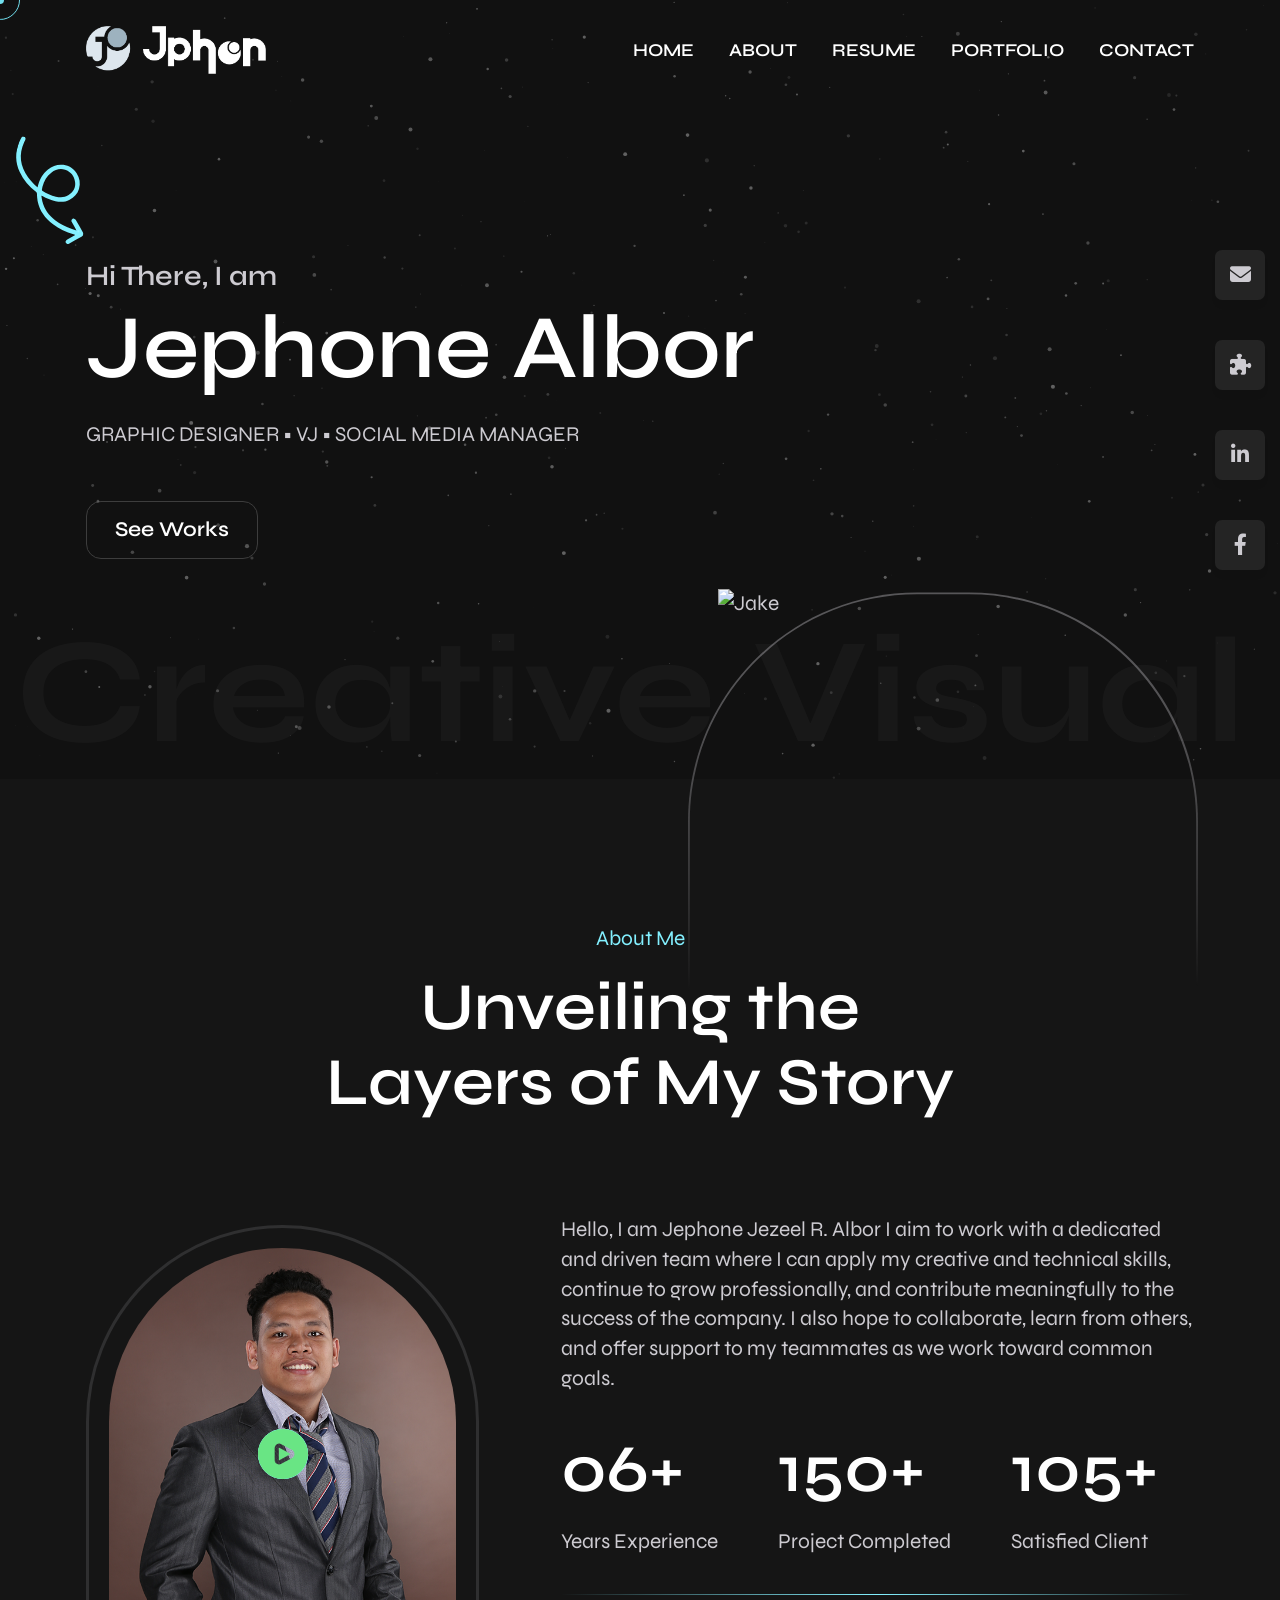
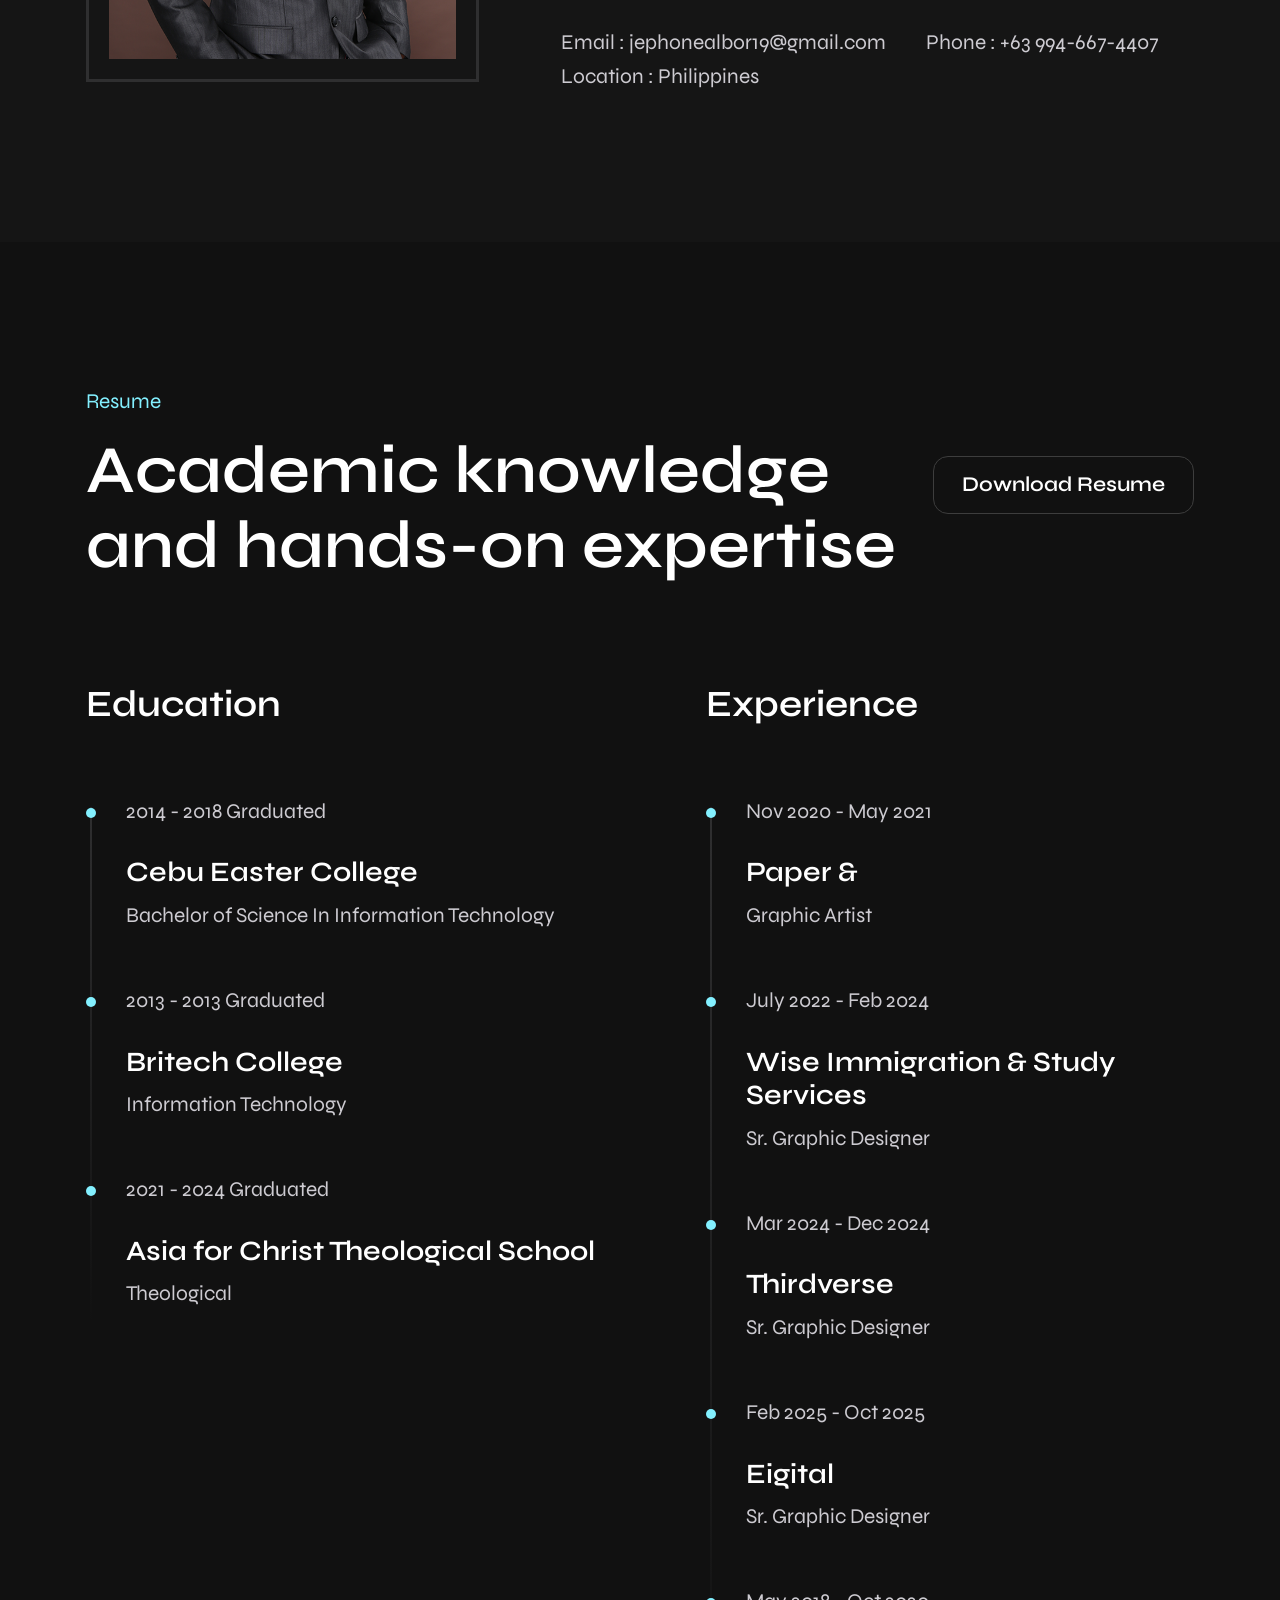
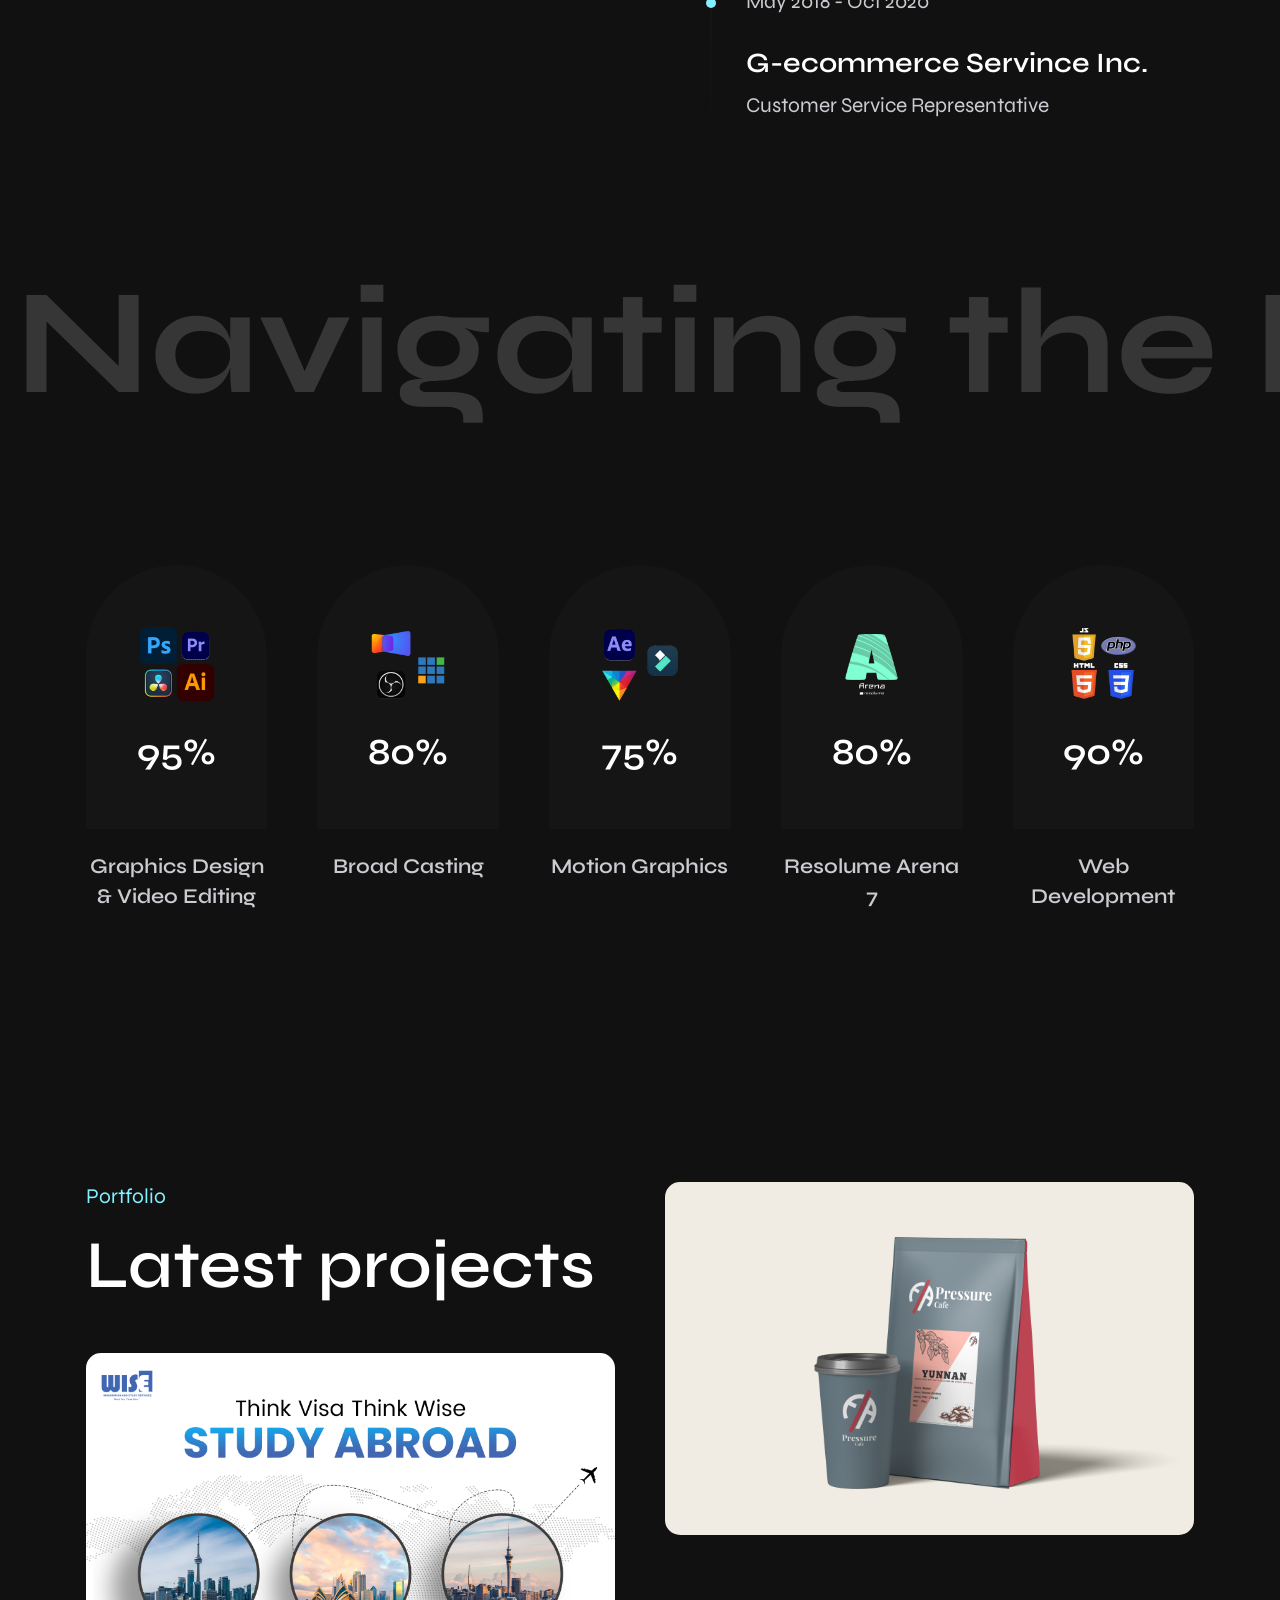
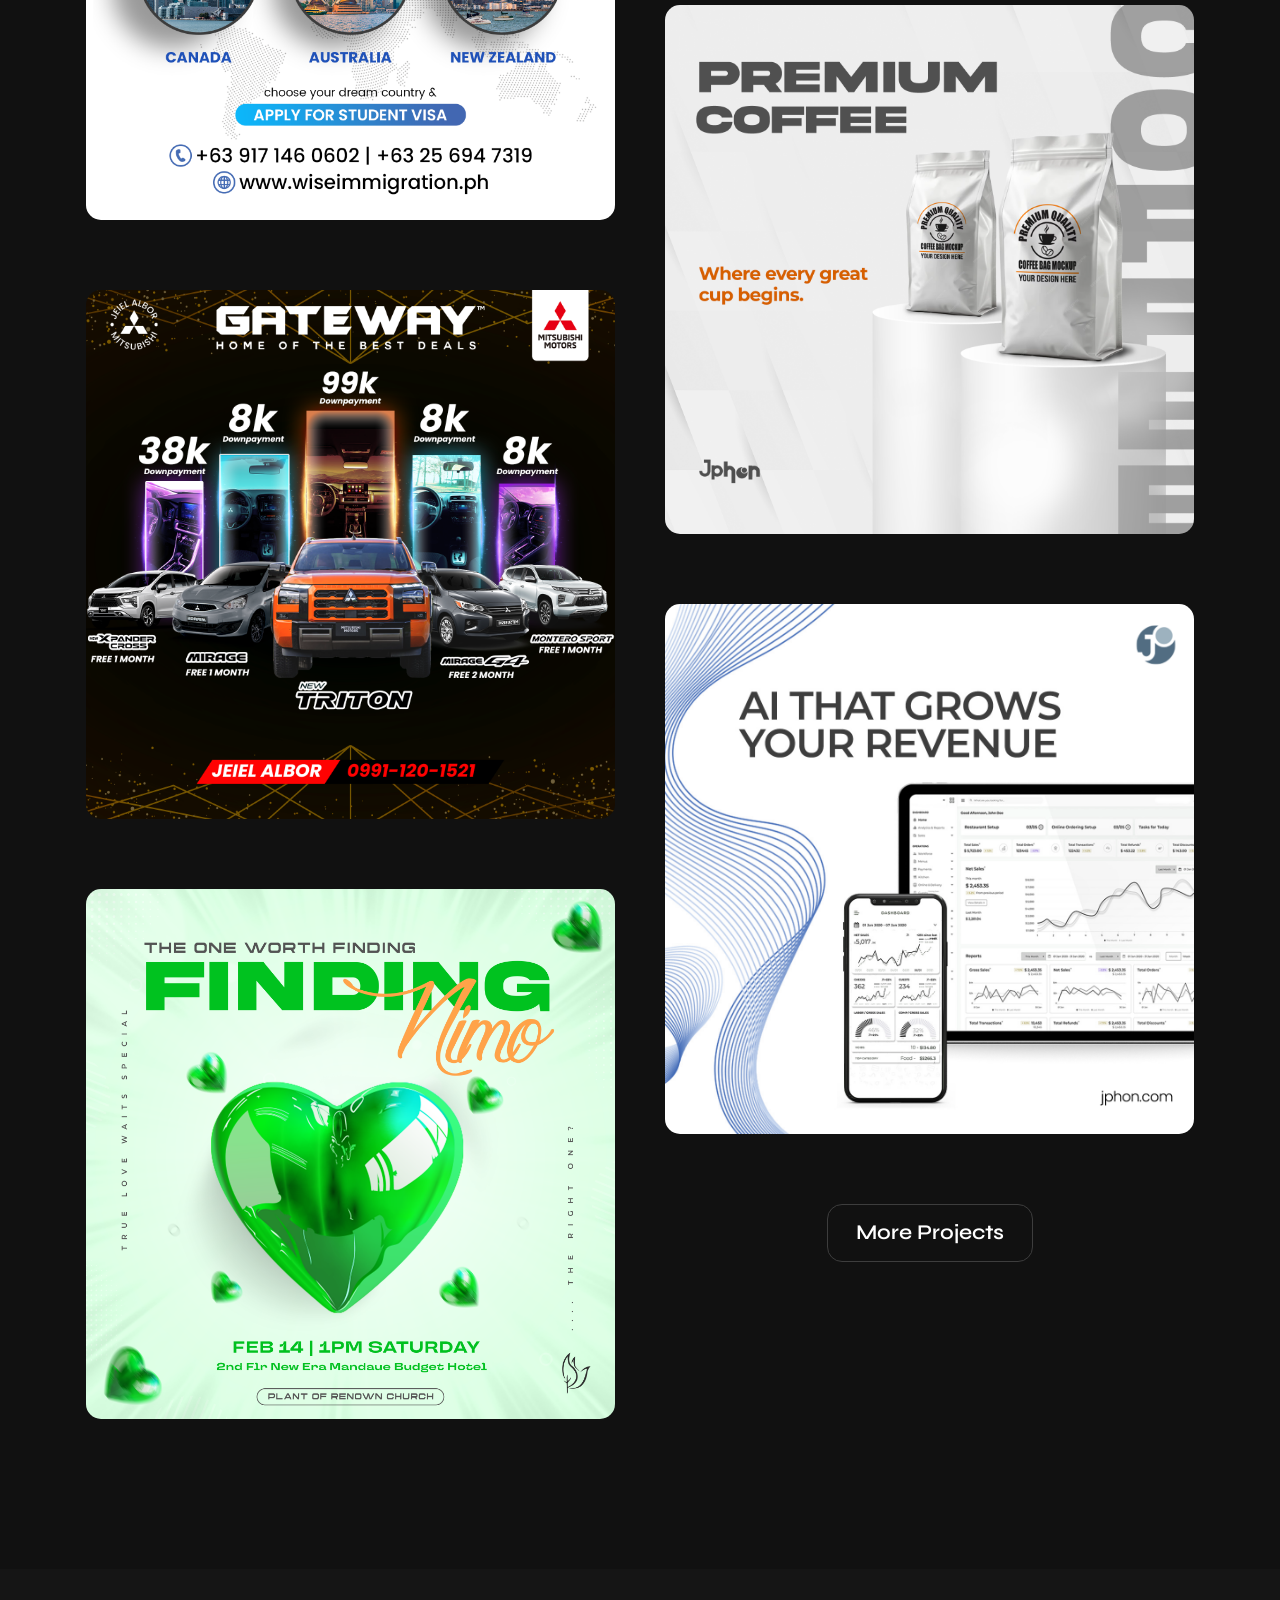
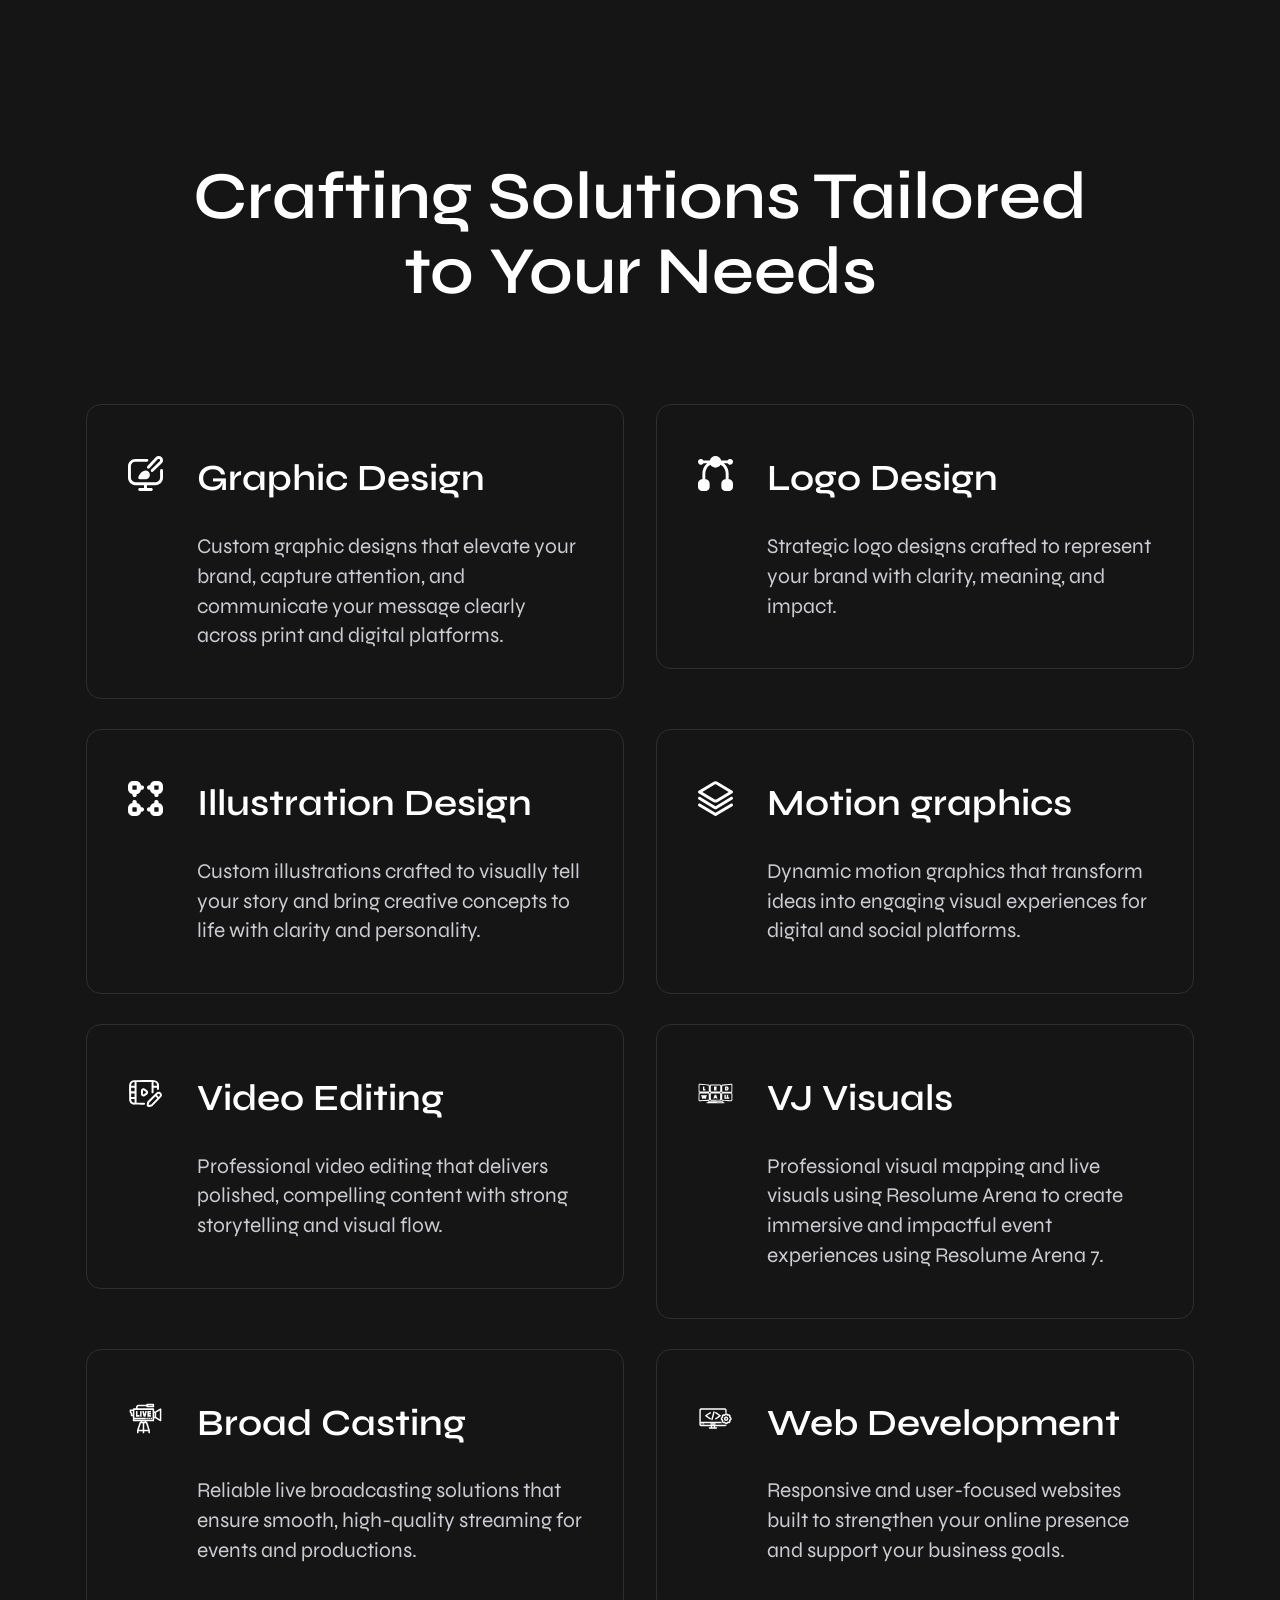
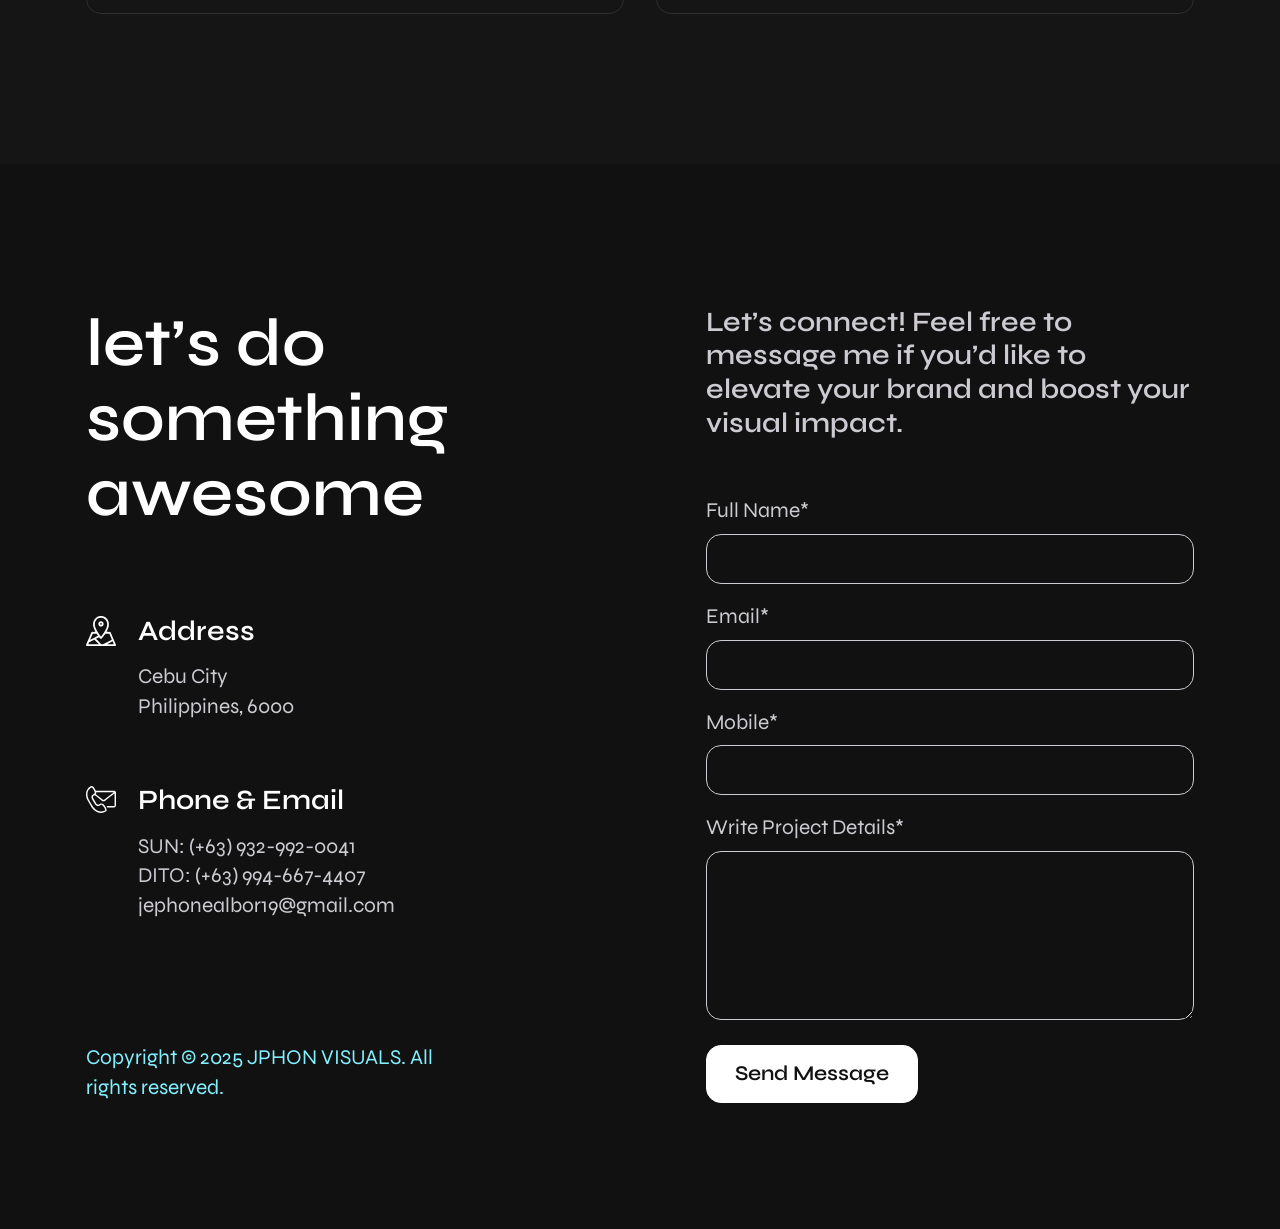
==== commit a512f707: "Add files via upload" ====
--- a/index.html
+++ b/index.html
@@ -99,10 +99,10 @@
         </div>
       </div>
       <div class="cs_hero_social_btns wow fadeIn" data-wow-duration="1.3s" data-wow-delay="0.2s">
-        <a href="#" class="cs_center cs_radius_7"><i class="fa-brands fa-dribbble"></i></a>
-        <a href="#" class="cs_center cs_radius_7"><i class="fa-brands fa-pinterest-p"></i></a>
-        <a href="#" class="cs_center cs_radius_7"><i class="fa-brands fa-behance"></i></a>
-        <a href="#" class="cs_center cs_radius_7"><i class="fa-brands fa-instagram"></i></a>
+        <a href="mailto:jephonealbor19@gmail.com" target="_blank" class="cs_center cs_radius_7"><i class="fa-solid fa-envelope"></i></a>
+        <a href="https://logomoose.com/portfolio/jijialbor/" target="_blank" class="cs_center cs_radius_7"><i class="fa-solid fa-puzzle-piece"></i></a>
+        <a href="https://www.linkedin.com/in/jephone-albor-b99049299/" target="_blank" class="cs_center cs_radius_7"><i class="fa-brands fa-linkedin-in"></i></a>
+        <a href="https://www.facebook.com/JPHONVJVisuals/" target="_blank" class="cs_center cs_radius_7"><i class="fa-brands fa-facebook-f"></i></a>
       </div>
     </section>
     <!-- End Hero Section -->
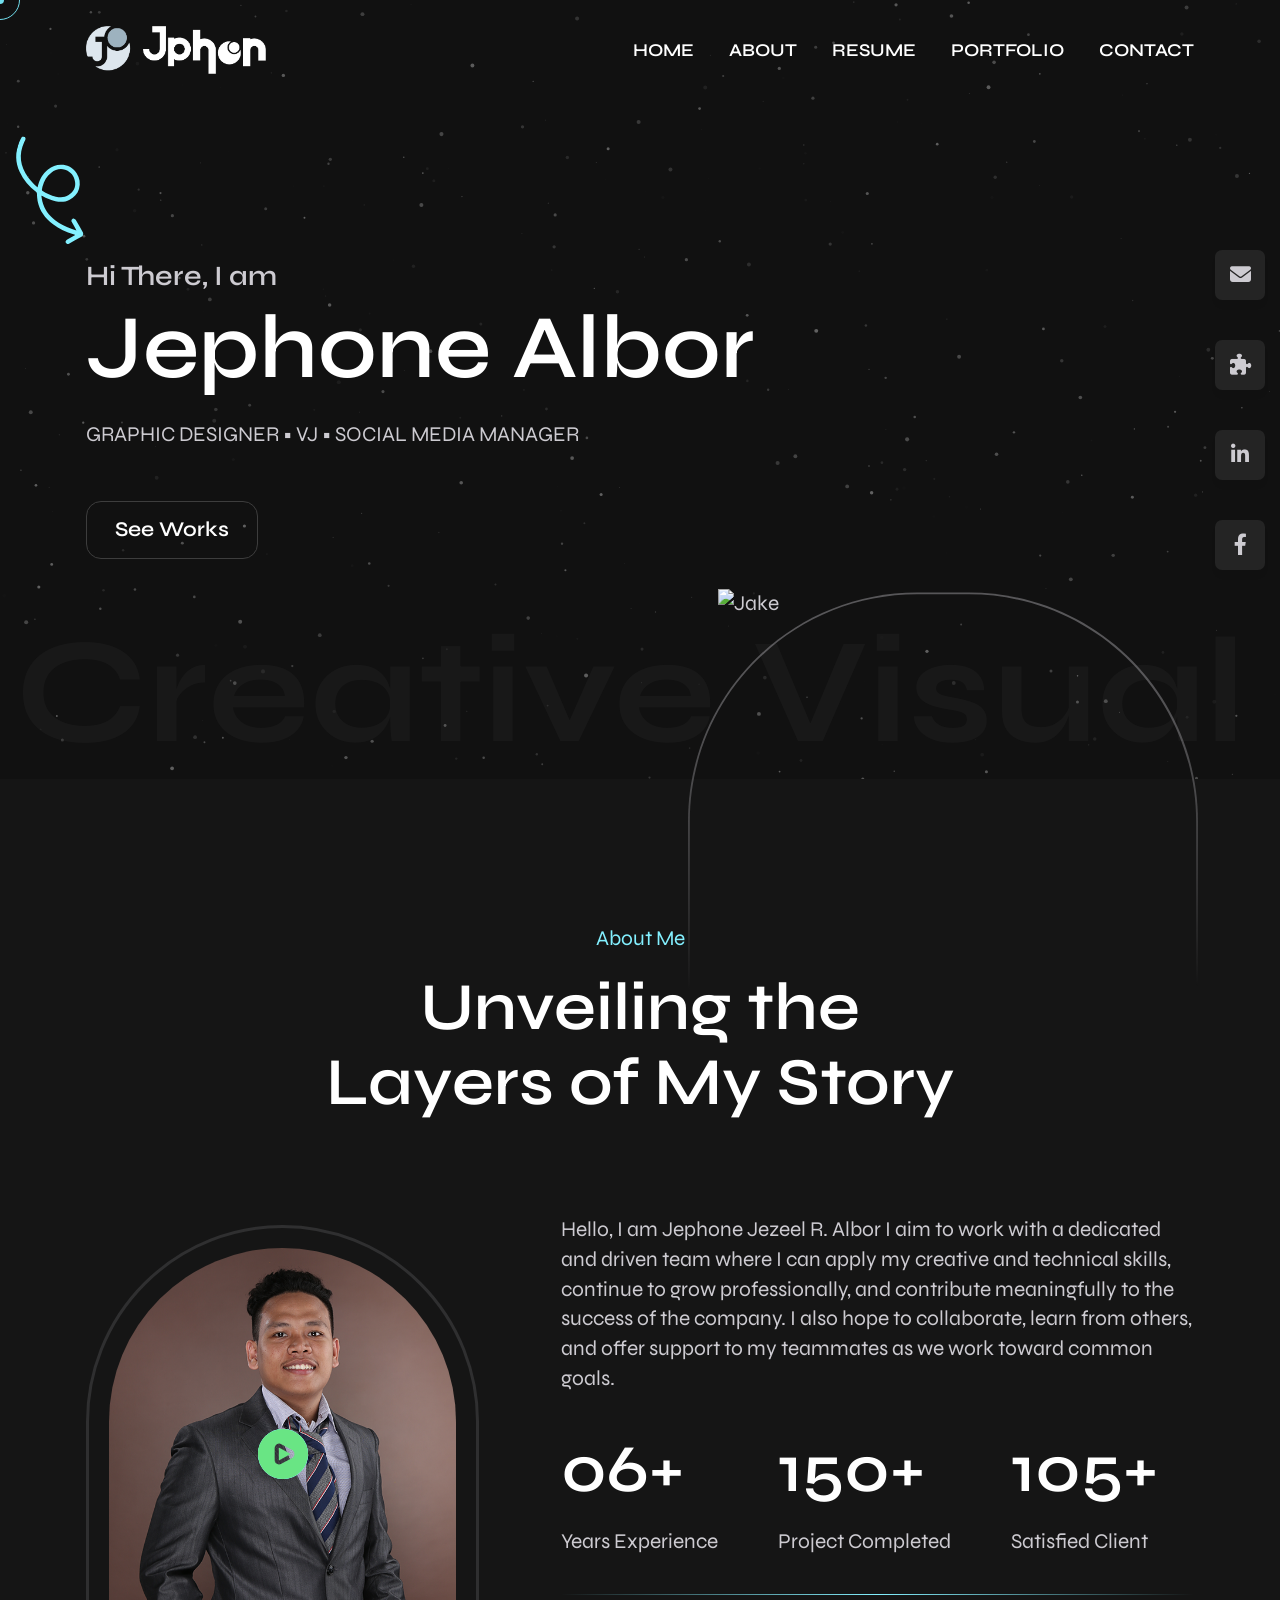
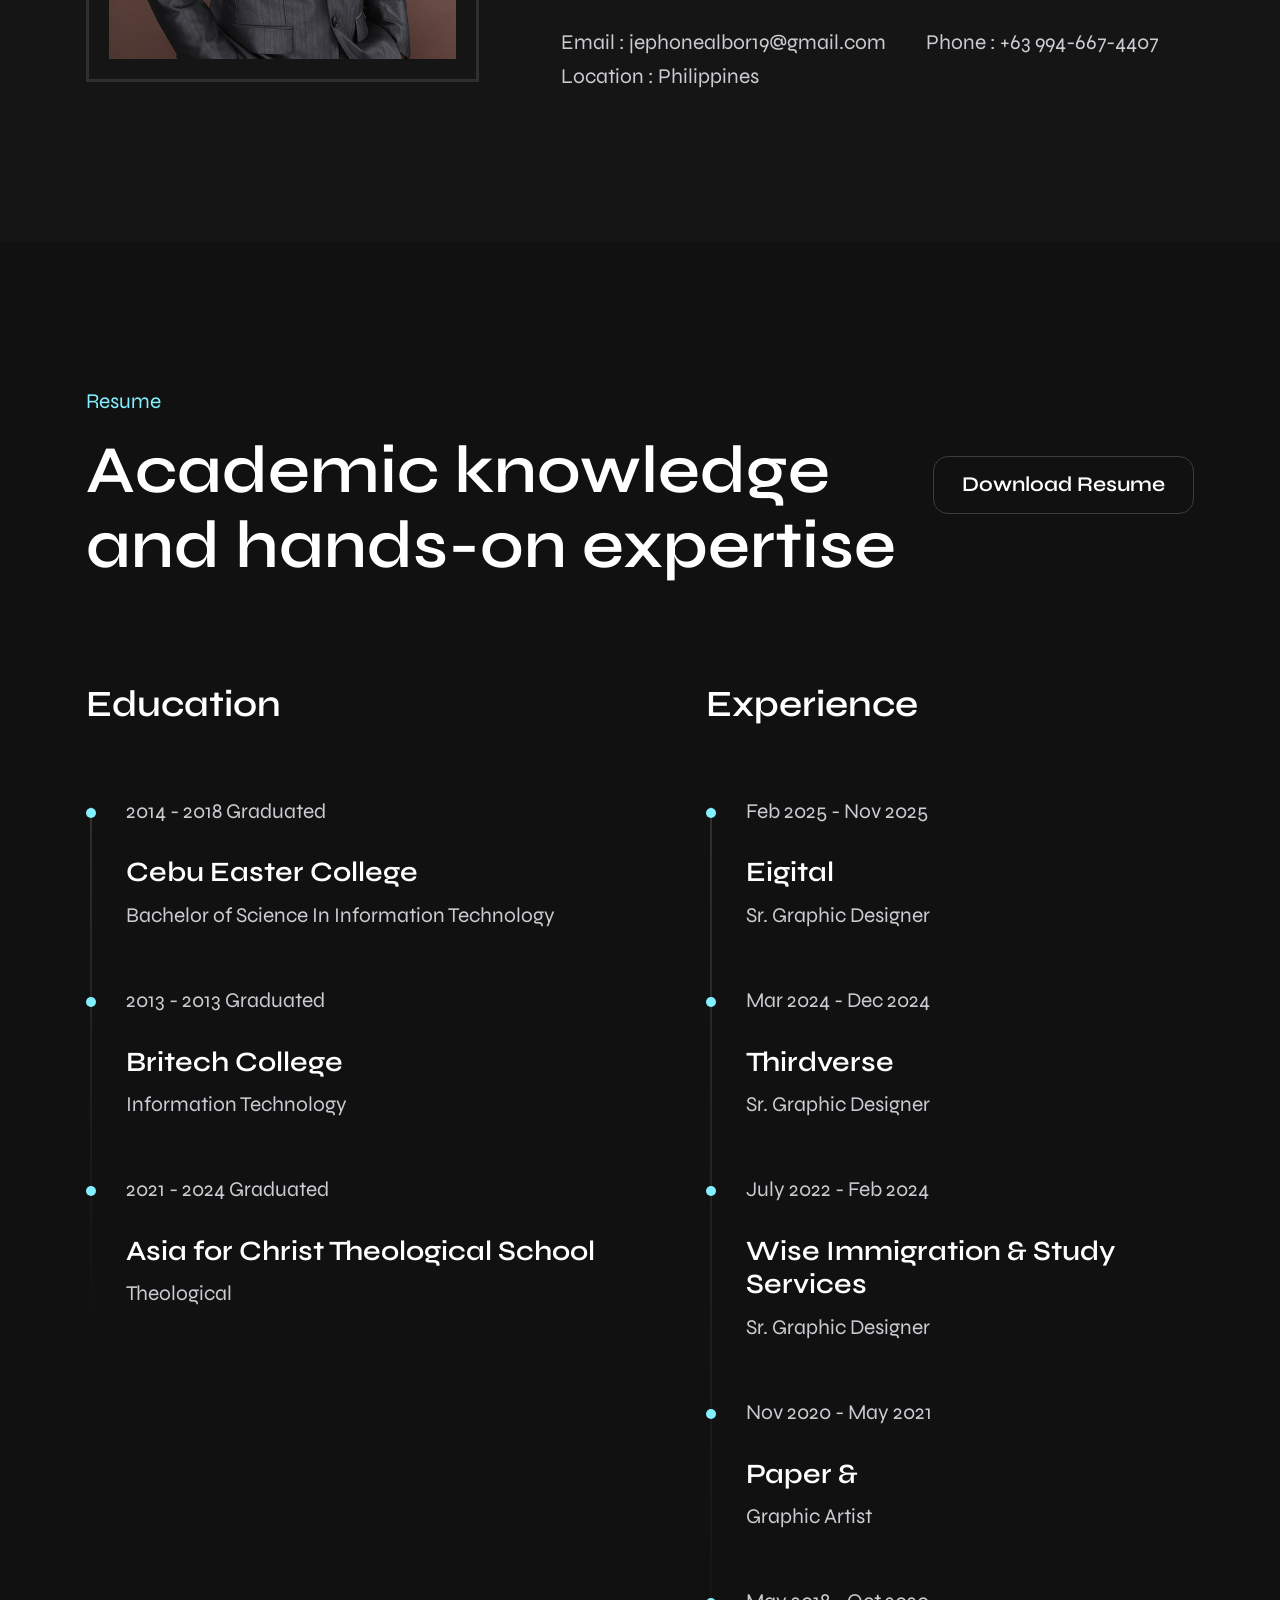
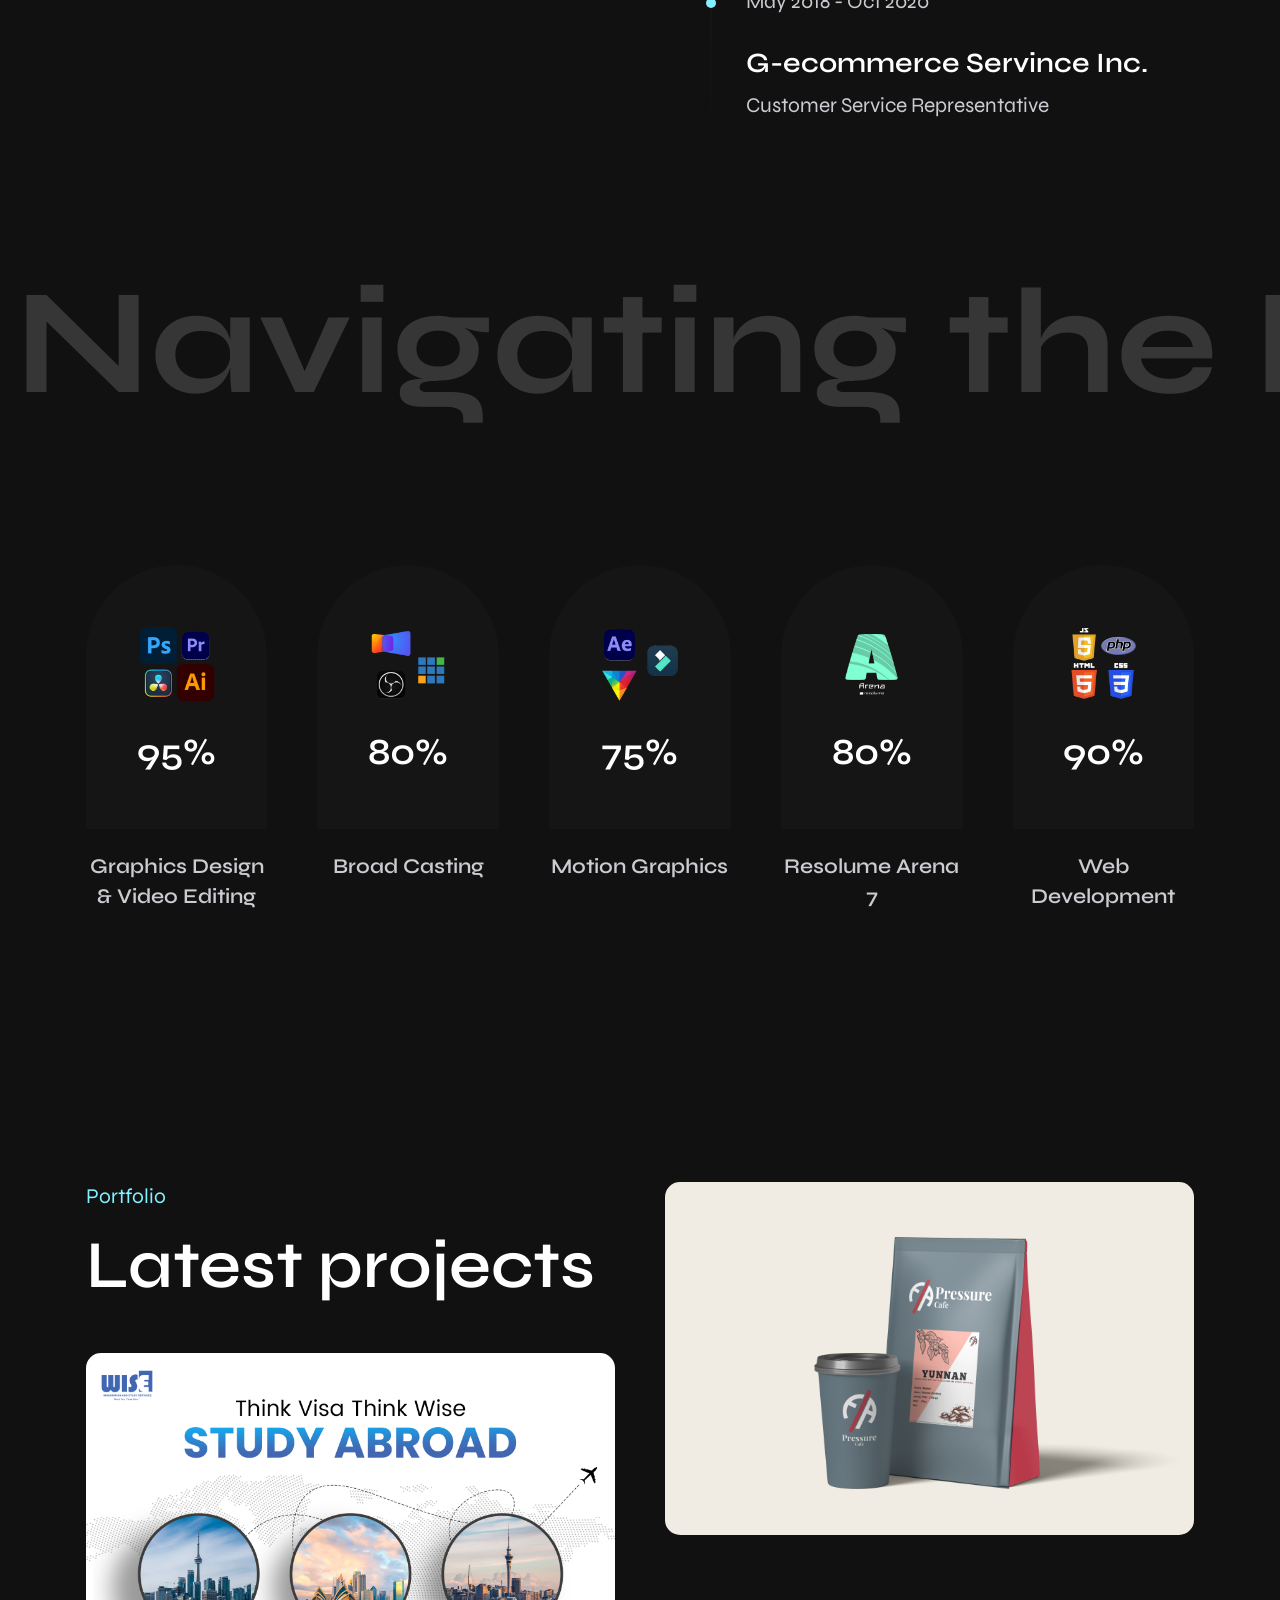
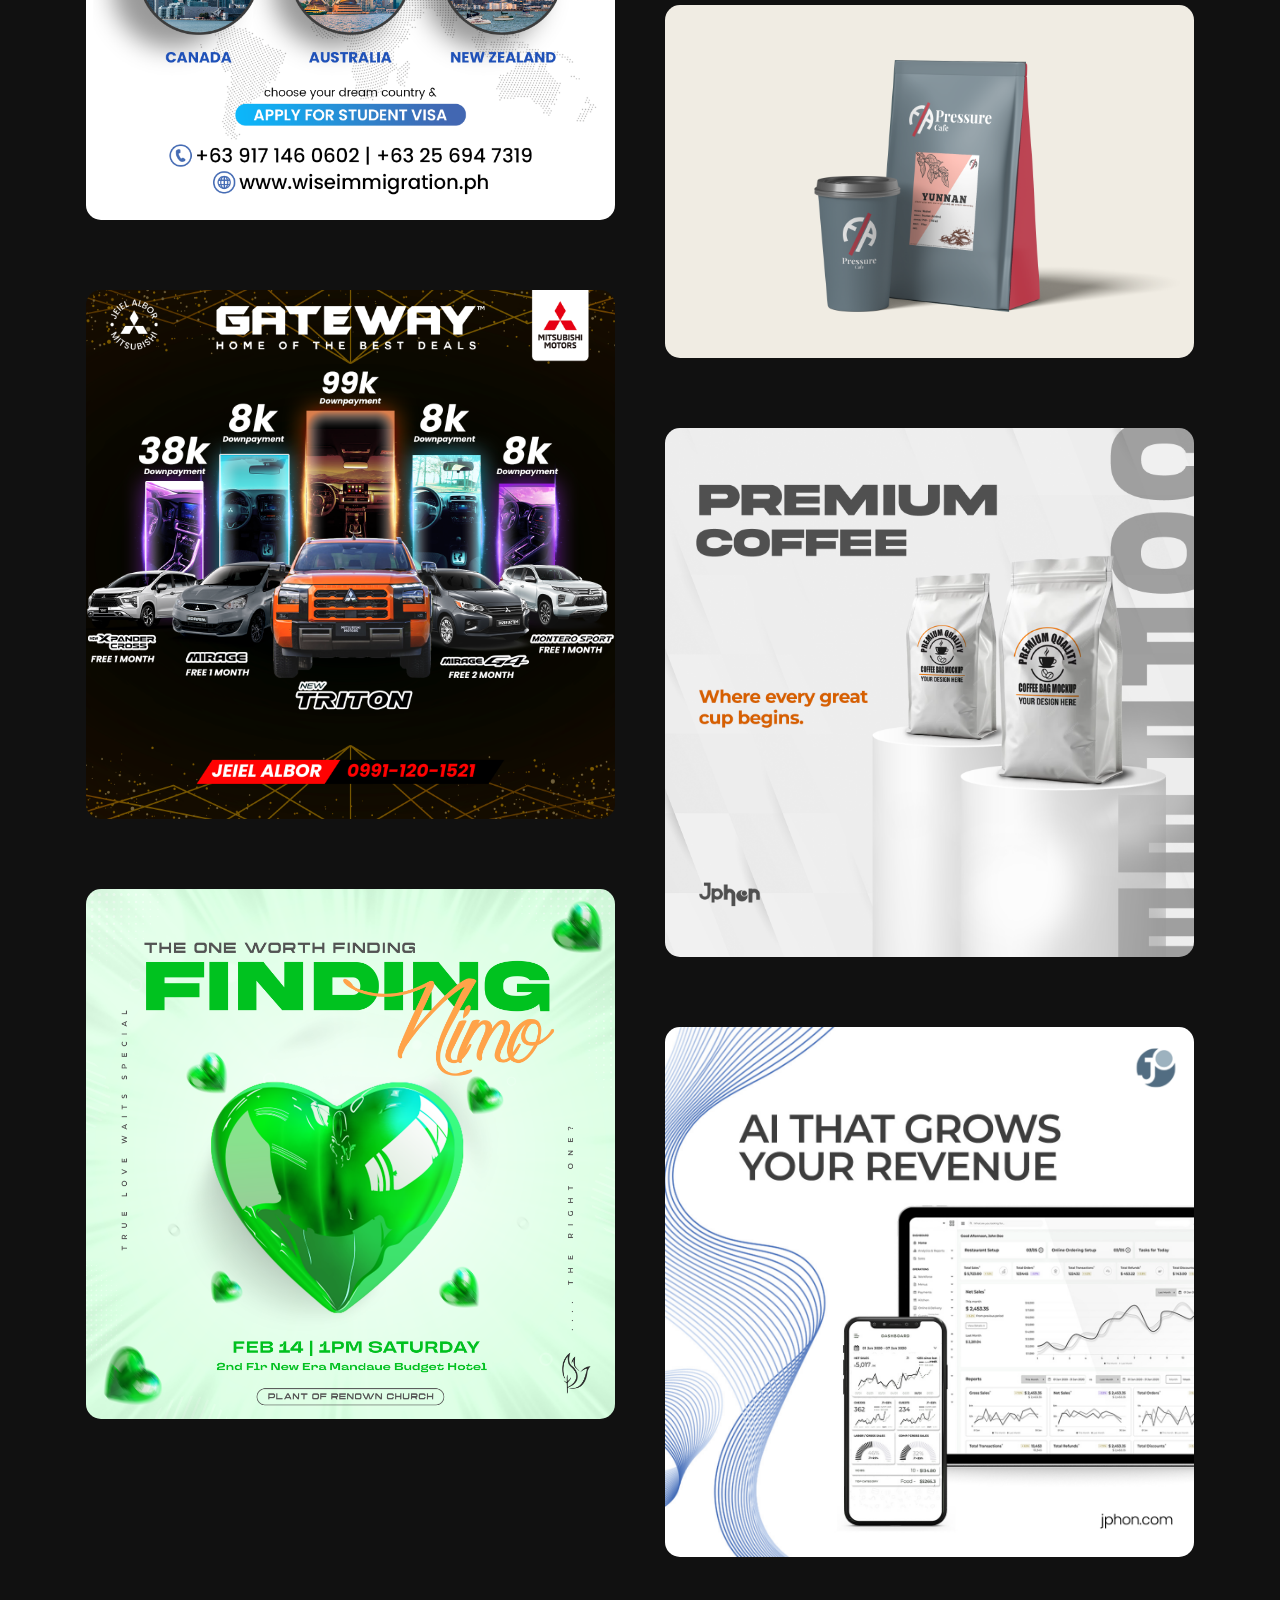
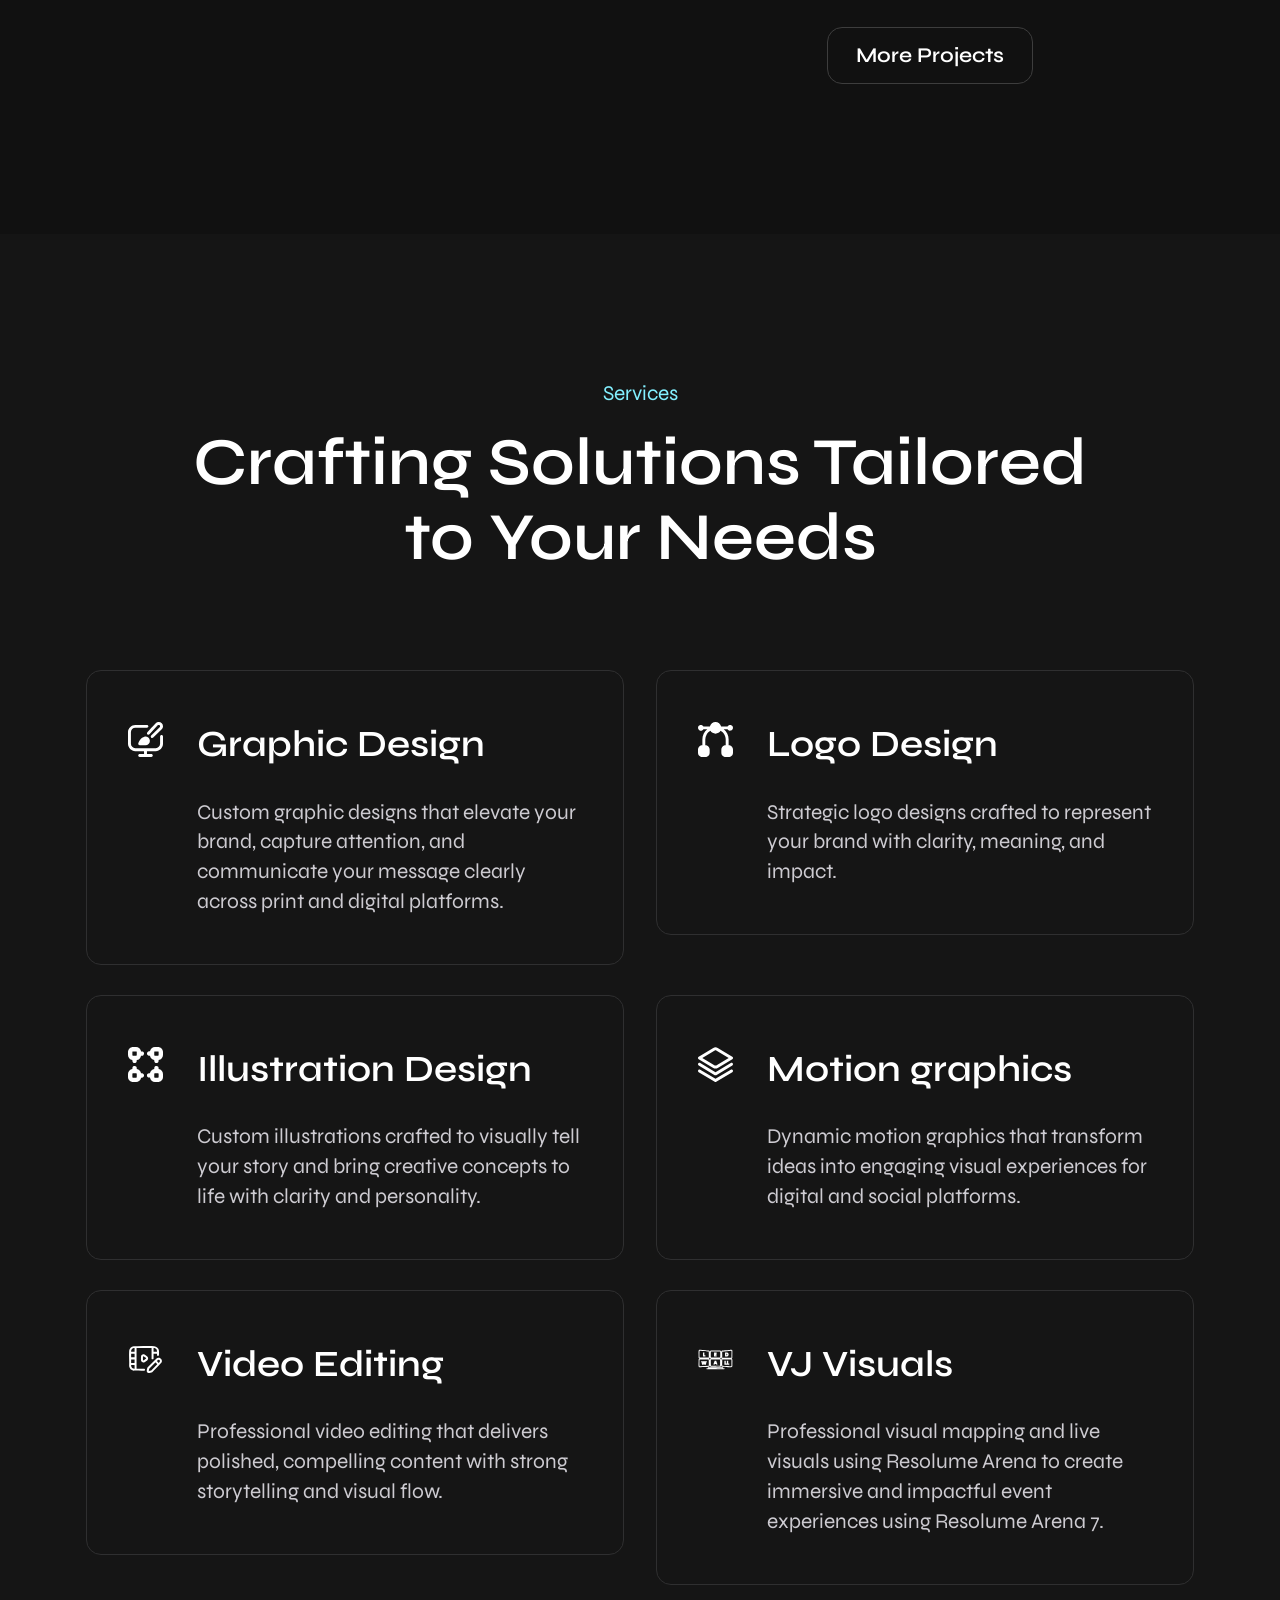
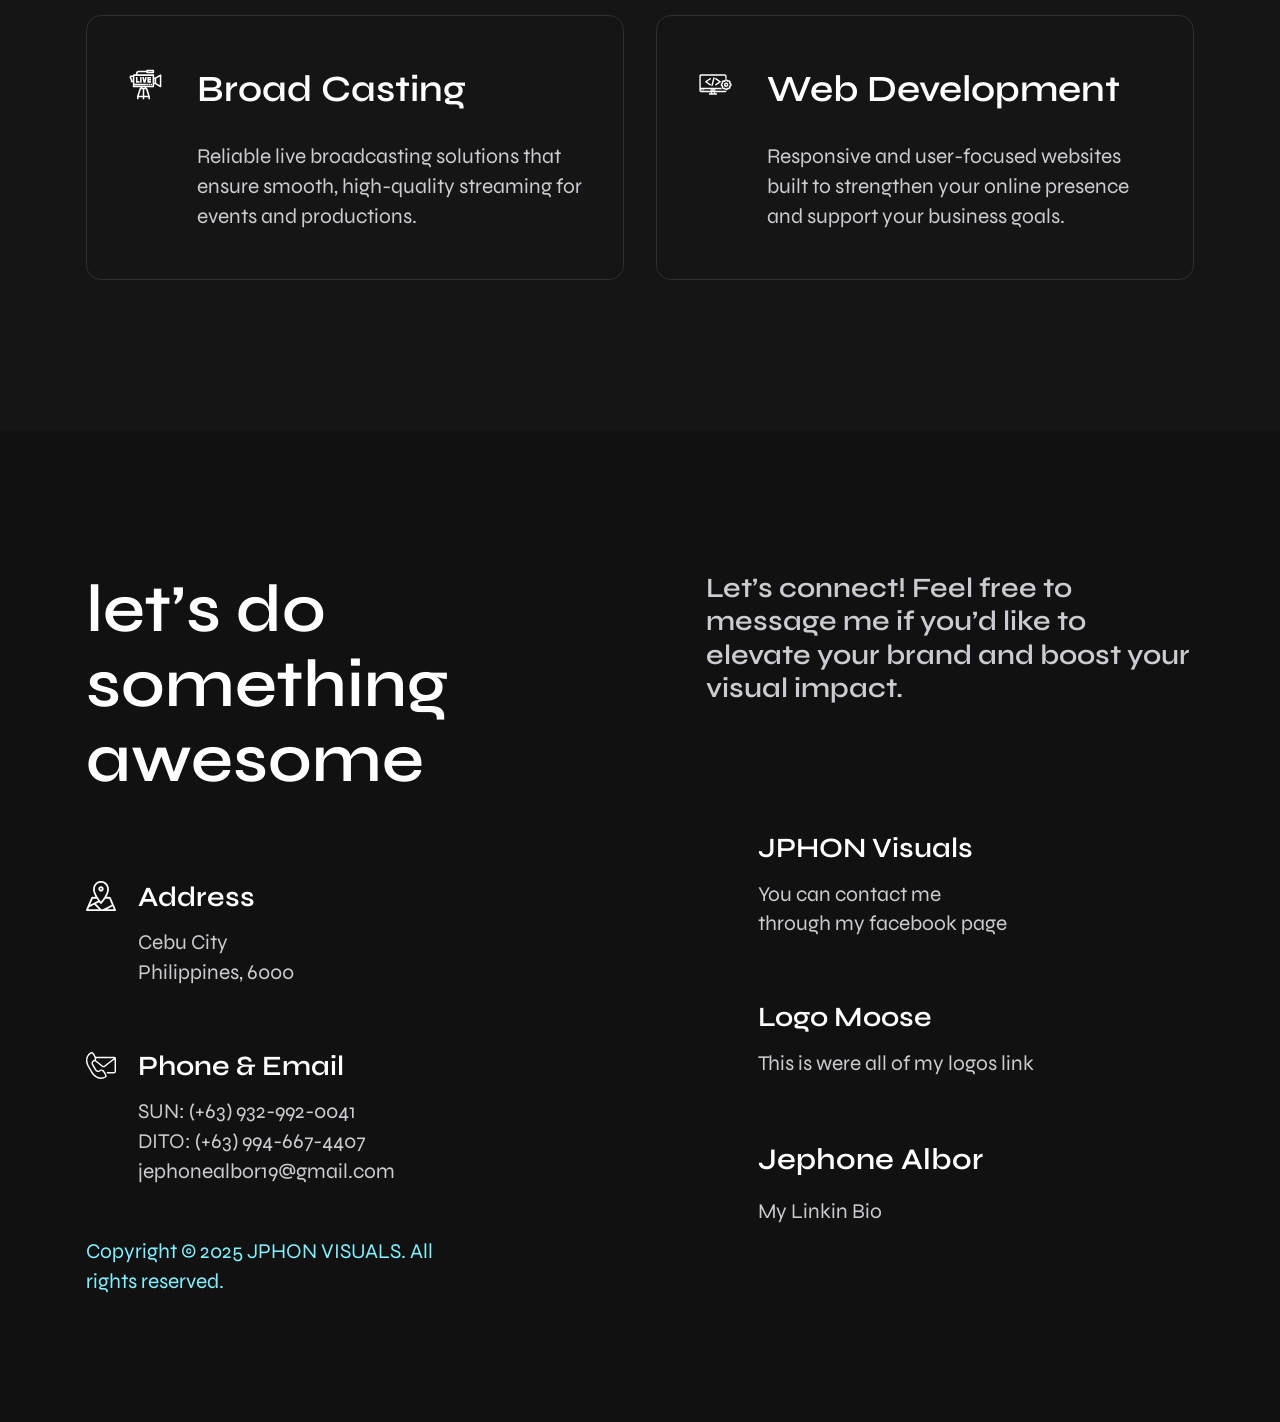
==== commit 31d89873: "Add files via upload" ====
--- a/index.html
+++ b/index.html
@@ -179,7 +179,7 @@
           <h2 class="cs_section_title cs_fs_67 mb-0">Academic knowledge and hands-on expertise</h2>
           </div>
           <div class="cs_section_heading_right">
-            <a href="#" class="cs_btn cs_style_1 cs_radius_15">Download Resume</a>
+            <a href="https://drive.google.com/uc?export=download&id=1yhw7jV9pEDsc4CkMQFTdEkSZBuN59K2y" class="cs_btn cs_style_1 cs_radius_15">Download Resume</a>
           </div>
         </div>
         <div class="cs_height_95 cs_height_lg_50"></div>
@@ -209,13 +209,8 @@
               <h3 class="cs_fs_37 cs_mb_66 cs_mb_lg_35">Experience</h3>
               <ul class="cs_list cs_style_1 cs_mp_0">
                 <li>
-                  <p class="cs_mb_30 cs_mb_lg_15">Nov 2020 - May 2021</p>
-                  <h3 class="cs_fs_28 cs_mb_11">Paper &</h3>
-                  <p class="mb-0">Graphic Artist</p>
-                </li>
-                <li>
-                  <p class="cs_mb_30 cs_mb_lg_15">July 2022 - Feb 2024</p>
-                  <h3 class="cs_fs_28 cs_mb_11">Wise Immigration & Study Services</h3>
+                  <p class="cs_mb_30 cs_mb_lg_15">Feb 2025 - Nov 2025</p>
+                  <h3 class="cs_fs_28 cs_mb_11">Eigital</h3>
                   <p class="mb-0">Sr. Graphic Designer</p>
                 </li>
                 <li>
@@ -224,10 +219,15 @@
                   <p class="mb-0">Sr. Graphic Designer</p>
                 </li>
                 <li>
-                  <p class="cs_mb_30 cs_mb_lg_15">Feb 2025 - Oct 2025</p>
-                  <h3 class="cs_fs_28 cs_mb_11">Eigital</h3>
+                  <p class="cs_mb_30 cs_mb_lg_15">July 2022 - Feb 2024</p>
+                  <h3 class="cs_fs_28 cs_mb_11">Wise Immigration & Study Services</h3>
                   <p class="mb-0">Sr. Graphic Designer</p>
-                </li>
+                </li>                
+                <li>
+                  <p class="cs_mb_30 cs_mb_lg_15">Nov 2020 - May 2021</p>
+                  <h3 class="cs_fs_28 cs_mb_11">Paper &</h3>
+                  <p class="mb-0">Graphic Artist</p>
+                </li> 
                 <li>
                   <p class="cs_mb_30 cs_mb_lg_15">May 2018 - Oct 2020</p>
                   <h3 class="cs_fs_28 cs_mb_11">G-ecommerce Servince Inc.</h3>
@@ -315,7 +315,7 @@
             <a href="assets/portfolio/Wise/Square/Best/Study in Australia Wall Post 2.png" class="cs_portfolio cs_style_1 cs_lightbox_item cs_radius_15 overflow-hidden d-block position-relative">
               <img src="assets/portfolio/Wise/Square/Best/Study in Australia Wall Post 2.png" alt="">
               <span class="cs_portfolio_btn cs_fs_28 cs_semibold">
-                <span>Design Pattern</span>
+                <span>Wise Immigration & Study Services</span>
                 <svg width="21" height="21" viewBox="0 0 21 21" fill="none" xmlns="http://www.w3.org/2000/svg">
                   <path d="M20.5 2C20.5 1.17157 19.8284 0.5 19 0.5L5.5 0.499999C4.67157 0.499999 4 1.17157 4 2C4 2.82843 4.67157 3.5 5.5 3.5H17.5V15.5C17.5 16.3284 18.1716 17 19 17C19.8284 17 20.5 16.3284 20.5 15.5L20.5 2ZM3.06066 20.0607L20.0607 3.06066L17.9393 0.939339L0.93934 17.9393L3.06066 20.0607Z" fill="currentColor"/>
                 </svg>                  
@@ -326,7 +326,7 @@
             <a href="assets/portfolio/Mitshubishi/Post Design 2.png" class="cs_portfolio cs_style_1 cs_lightbox_item cs_radius_15 overflow-hidden d-block position-relative">
               <img src="assets/portfolio/Mitshubishi/Post Design 2.png" alt="">
               <span class="cs_portfolio_btn cs_fs_28 cs_semibold">
-                <span>Summer Illustration</span>
+                <span>Mitshubishi Jeiel</span>
                 <svg width="21" height="21" viewBox="0 0 21 21" fill="none" xmlns="http://www.w3.org/2000/svg">
                   <path d="M20.5 2C20.5 1.17157 19.8284 0.5 19 0.5L5.5 0.499999C4.67157 0.499999 4 1.17157 4 2C4 2.82843 4.67157 3.5 5.5 3.5H17.5V15.5C17.5 16.3284 18.1716 17 19 17C19.8284 17 20.5 16.3284 20.5 15.5L20.5 2ZM3.06066 20.0607L20.0607 3.06066L17.9393 0.939339L0.93934 17.9393L3.06066 20.0607Z" fill="currentColor"/>
                 </svg>                  
@@ -337,7 +337,7 @@
             <a href="assets/portfolio/Porch/Finding Nimo.png" class="cs_portfolio cs_style_1 cs_lightbox_item cs_radius_15 overflow-hidden d-block position-relative">
               <img src="assets/portfolio/Porch/Finding Nimo.png" alt="">
               <span class="cs_portfolio_btn cs_fs_28 cs_semibold">
-                <span>Mountain Illustration</span>
+                <span>Plant of Renown Church</span>
                 <svg width="21" height="21" viewBox="0 0 21 21" fill="none" xmlns="http://www.w3.org/2000/svg">
                   <path d="M20.5 2C20.5 1.17157 19.8284 0.5 19 0.5L5.5 0.499999C4.67157 0.499999 4 1.17157 4 2C4 2.82843 4.67157 3.5 5.5 3.5H17.5V15.5C17.5 16.3284 18.1716 17 19 17C19.8284 17 20.5 16.3284 20.5 15.5L20.5 2ZM3.06066 20.0607L20.0607 3.06066L17.9393 0.939339L0.93934 17.9393L3.06066 20.0607Z" fill="currentColor"/>
                 </svg>                  
@@ -348,7 +348,18 @@
             <a href="assets/portfolio/MockUp/Coffee Pouch Mockups.png" class="cs_portfolio cs_style_1 cs_lightbox_item cs_radius_15 overflow-hidden d-block position-relative">
               <img src="assets/portfolio/MockUp/Coffee Pouch Mockups.png" alt="">
               <span class="cs_portfolio_btn cs_fs_28 cs_semibold">
-                <span>Background Illustration</span>
+                <span>Coffee Mock Ups</span>
+                <svg width="21" height="21" viewBox="0 0 21 21" fill="none" xmlns="http://www.w3.org/2000/svg">
+                  <path d="M20.5 2C20.5 1.17157 19.8284 0.5 19 0.5L5.5 0.499999C4.67157 0.499999 4 1.17157 4 2C4 2.82843 4.67157 3.5 5.5 3.5H17.5V15.5C17.5 16.3284 18.1716 17 19 17C19.8284 17 20.5 16.3284 20.5 15.5L20.5 2ZM3.06066 20.0607L20.0607 3.06066L17.9393 0.939339L0.93934 17.9393L3.06066 20.0607Z" fill="currentColor"/>
+                </svg>                  
+              </span>
+            </a>
+          </div>
+          <div class="cs_grid_item">
+            <a href="assets/portfolio/MockUp/Coffee Pouch Mockups.png" class="cs_portfolio cs_style_1 cs_lightbox_item cs_radius_15 overflow-hidden d-block position-relative">
+              <img src="assets/portfolio/MockUp/Coffee Pouch Mockups.png" alt="">
+              <span class="cs_portfolio_btn cs_fs_28 cs_semibold">
+                <span>Coffee Mock Ups</span>
                 <svg width="21" height="21" viewBox="0 0 21 21" fill="none" xmlns="http://www.w3.org/2000/svg">
                   <path d="M20.5 2C20.5 1.17157 19.8284 0.5 19 0.5L5.5 0.499999C4.67157 0.499999 4 1.17157 4 2C4 2.82843 4.67157 3.5 5.5 3.5H17.5V15.5C17.5 16.3284 18.1716 17 19 17C19.8284 17 20.5 16.3284 20.5 15.5L20.5 2ZM3.06066 20.0607L20.0607 3.06066L17.9393 0.939339L0.93934 17.9393L3.06066 20.0607Z" fill="currentColor"/>
                 </svg>                  
@@ -359,7 +370,7 @@
             <a href="assets/portfolio/jphon/POSTER 2.png" class="cs_portfolio cs_style_1 cs_lightbox_item cs_radius_15 overflow-hidden d-block position-relative">
               <img src="assets/portfolio/jphon/POSTER 2.png" alt="">
               <span class="cs_portfolio_btn cs_fs_28 cs_semibold">
-                <span>Background Illustration</span>
+                <span>Product Designs</span>
                 <svg width="21" height="21" viewBox="0 0 21 21" fill="none" xmlns="http://www.w3.org/2000/svg">
                   <path d="M20.5 2C20.5 1.17157 19.8284 0.5 19 0.5L5.5 0.499999C4.67157 0.499999 4 1.17157 4 2C4 2.82843 4.67157 3.5 5.5 3.5H17.5V15.5C17.5 16.3284 18.1716 17 19 17C19.8284 17 20.5 16.3284 20.5 15.5L20.5 2ZM3.06066 20.0607L20.0607 3.06066L17.9393 0.939339L0.93934 17.9393L3.06066 20.0607Z" fill="currentColor"/>
                 </svg>                  
@@ -370,7 +381,7 @@
             <a href="assets/portfolio/jphon/POSTER 1.png" class="cs_portfolio cs_style_1 cs_lightbox_item cs_radius_15 overflow-hidden d-block position-relative">
               <img src="assets/portfolio/jphon/POSTER 1.png" alt="">
               <span class="cs_portfolio_btn cs_fs_28 cs_semibold">
-                <span>Background Illustration</span>
+                <span>Poster/SocMed Designs</span>
                 <svg width="21" height="21" viewBox="0 0 21 21" fill="none" xmlns="http://www.w3.org/2000/svg">
                   <path d="M20.5 2C20.5 1.17157 19.8284 0.5 19 0.5L5.5 0.499999C4.67157 0.499999 4 1.17157 4 2C4 2.82843 4.67157 3.5 5.5 3.5H17.5V15.5C17.5 16.3284 18.1716 17 19 17C19.8284 17 20.5 16.3284 20.5 15.5L20.5 2ZM3.06066 20.0607L20.0607 3.06066L17.9393 0.939339L0.93934 17.9393L3.06066 20.0607Z" fill="currentColor"/>
                 </svg>                  
@@ -513,27 +524,34 @@
           <div class="col-lg-6 wow fadeIn" data-wow-duration="0.8s" data-wow-delay="0.2s">
             <div class="cs_pl_100">
               <h3 class="cs_fs_28 mb-0 cs_secondary_color">Let’s connect! Feel free to message me if you’d like to elevate your brand and boost your visual impact.</h3>
-              <div class="cs_height_56 cs_height_lg_40"></div>
-              <form action="#">
-                <div class="cs_mb_18">
-                  <label>Full Name*</label>
-                  <input type="text" class="cs_form_field">
-                </div>
-                <div class="cs_mb_18">
-                  <label>Email*</label>
-                  <input type="email" class="cs_form_field">
-                </div>
-                <div class="cs_mb_18">
-                  <label>Mobile*</label>
-                  <input type="text" class="cs_form_field">
-                </div>
-                <div class="cs_mb_25">
-                  <label>Write Project Details*</label>
-                  <textarea cols="30" rows="5" class="cs_form_field"></textarea>
-                </div>
-                <button class="cs_btn cs_style_1 cs_type_2 cs_radius_15">Send Message</button>
-              </form>
-            </div>
+              <div class="cs_height_126 cs_height_lg_80"></div>
+            <ul class="cs_contact_info_list cs_mp_0">
+                  <li>
+                    <span class="cs_contact_icon"><img src="assets/img/icons/FB-01.svg" alt=""></span>
+                    <div class="cs_contact_info_right">
+                      <a href="https://www.facebook.com/JPHONVJVisuals/" target="_blank" ><h3 class="cs_fs_28 cs_mb_14">JPHON Visuals</h3></a>
+                      <p class="mb-0">You can contact me <br>through my facebook page</p>
+                    </div>
+                  </li>
+                  <li>
+                    <span class="cs_contact_icon"><img src="assets/img/icons/LogoMoose-01.svg" alt=""></span>
+                    <div class="cs_contact_info_right">
+                      <a href="https://logomoose.com/portfolio/jijialbor/" target="_blank"><h3 class="cs_fs_28 cs_mb_14">Logo Moose</h3></a>
+                      <p class="mb-0">                      
+                        This is were all of my logos link
+                      </p>
+                    </div>
+                  </li>
+                  <li>
+                    <span class="cs_contact_icon"><img src="assets/img/icons/LinkIn-01.svg" alt=""></span>
+                    <div class="cs_contact_info_right">
+                      <a href="https://www.linkedin.com/in/jephone-albor-b99049299/" target="_blank"><h3>Jephone Albor</h3></a>
+                      <p class="mb-0">                      
+                        My Linkin Bio
+                      </p>
+                    </div>
+                  </li>
+            </ul>              
           </div>
         </div>
       </div>
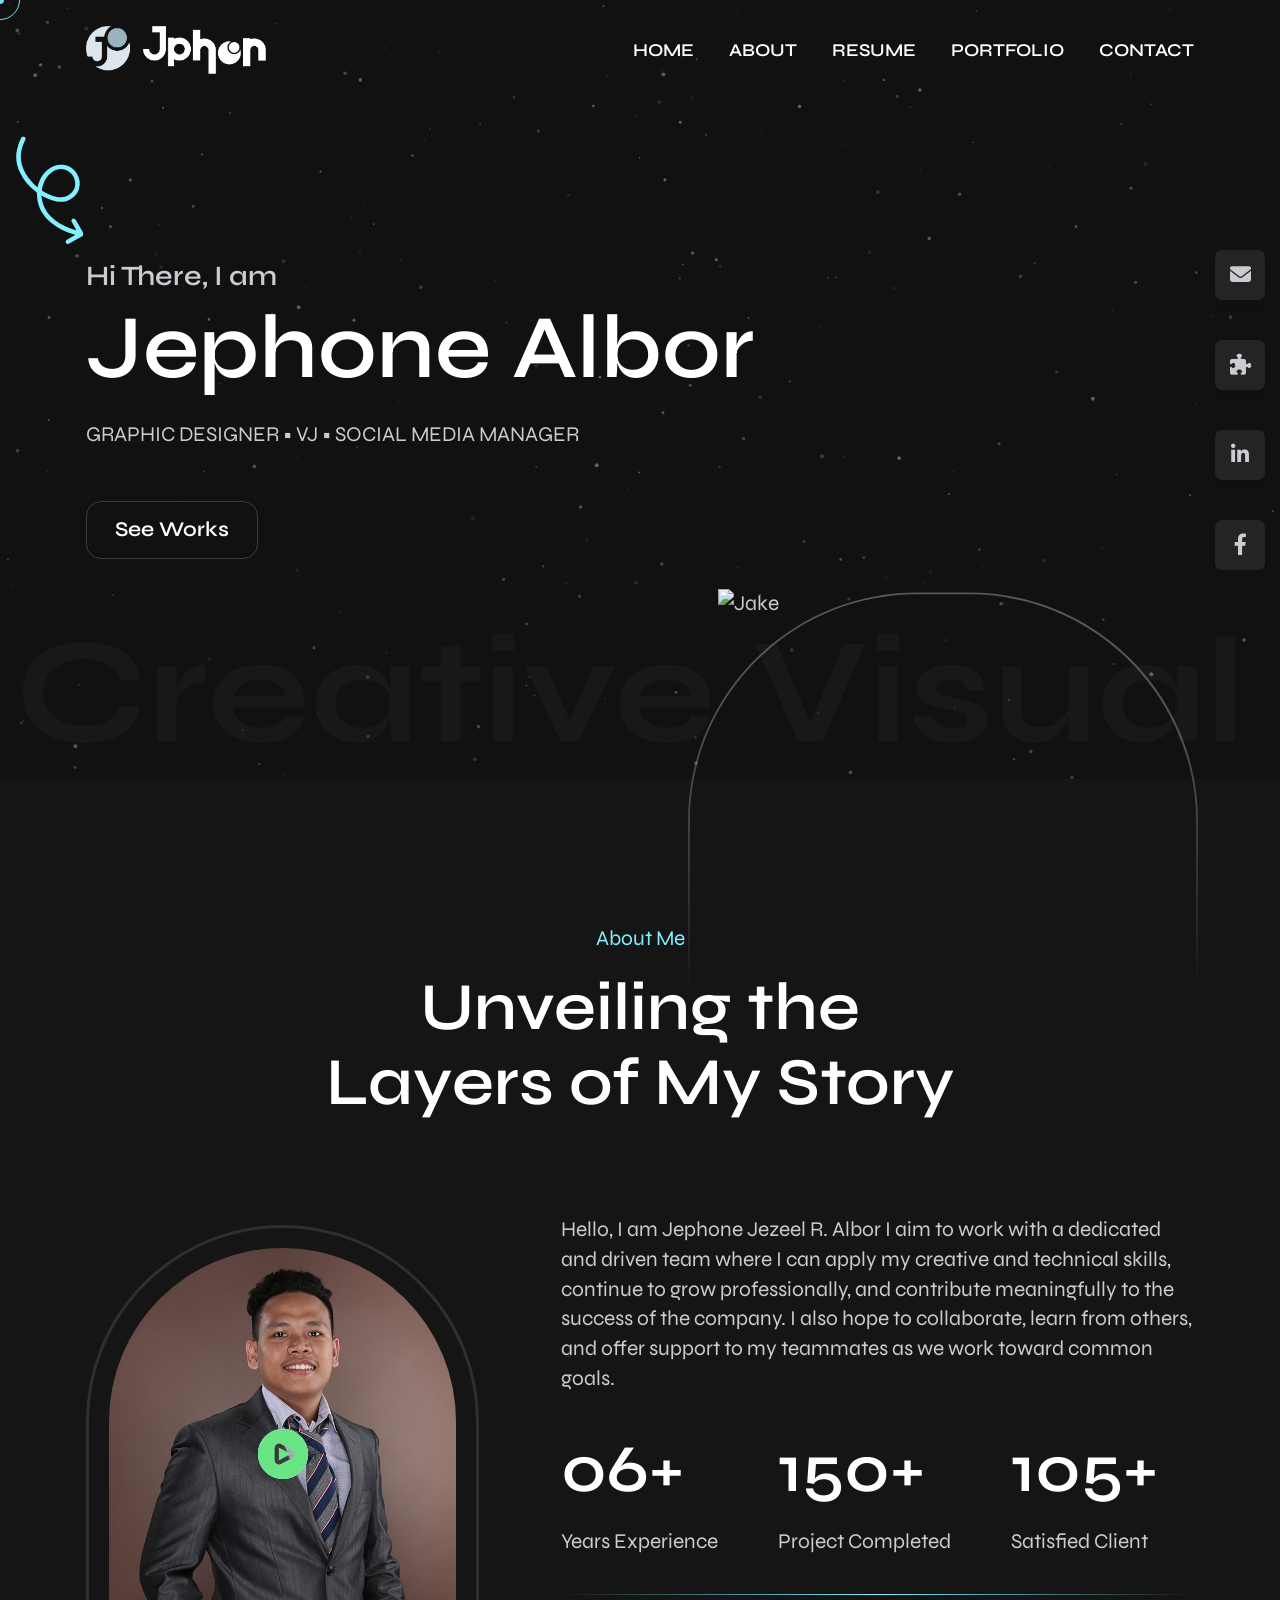
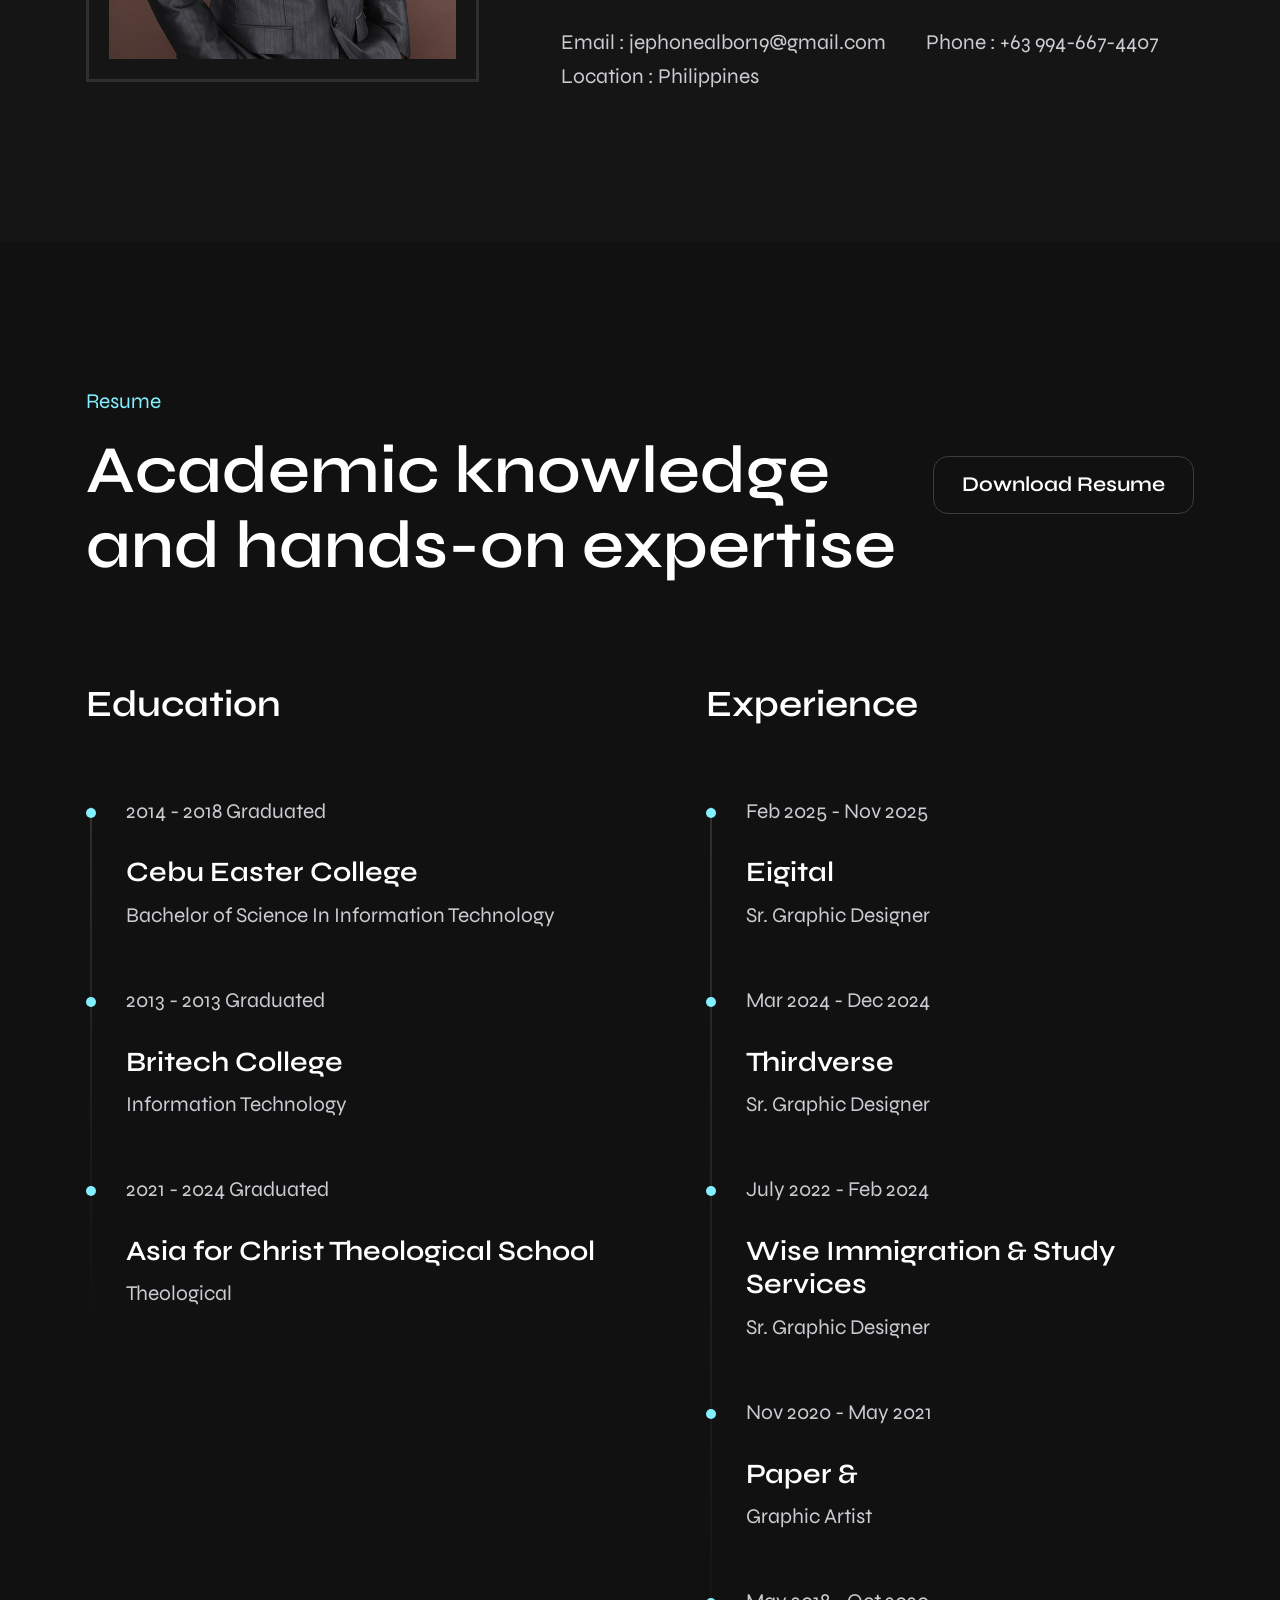
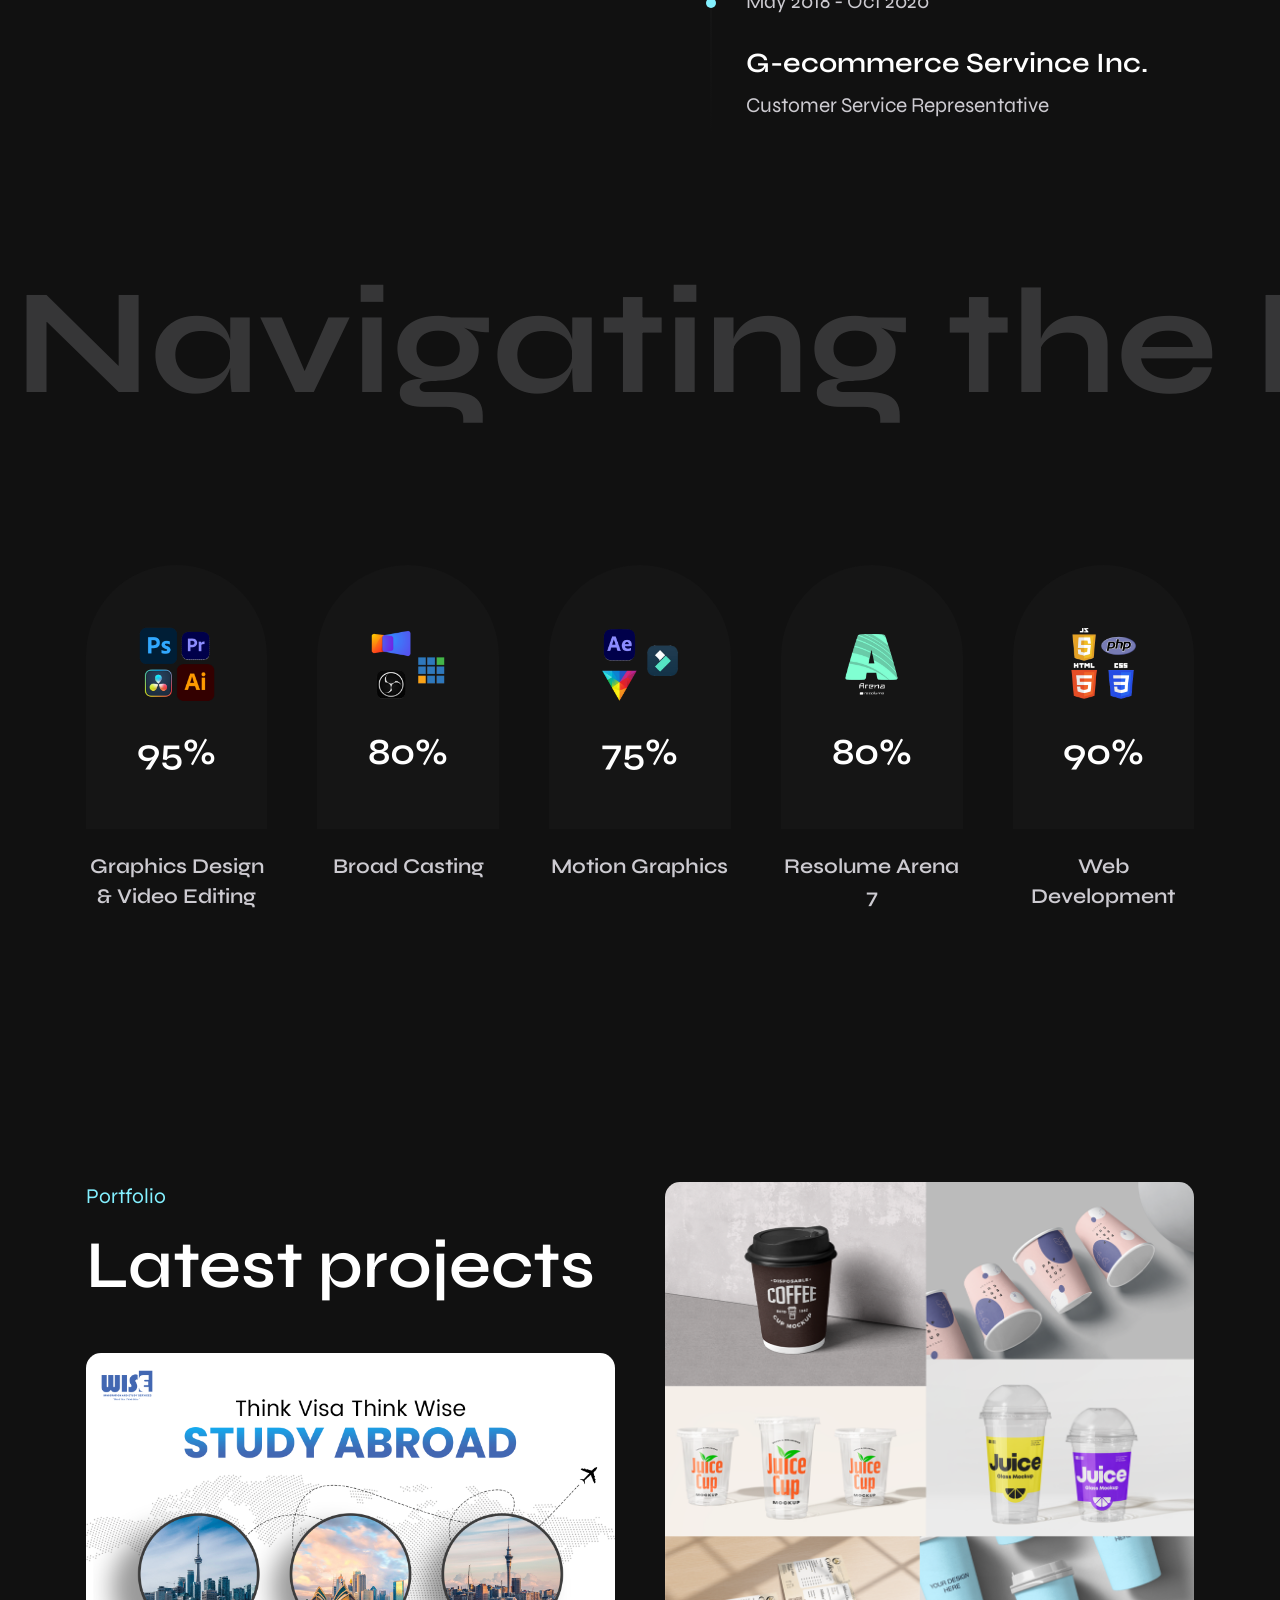
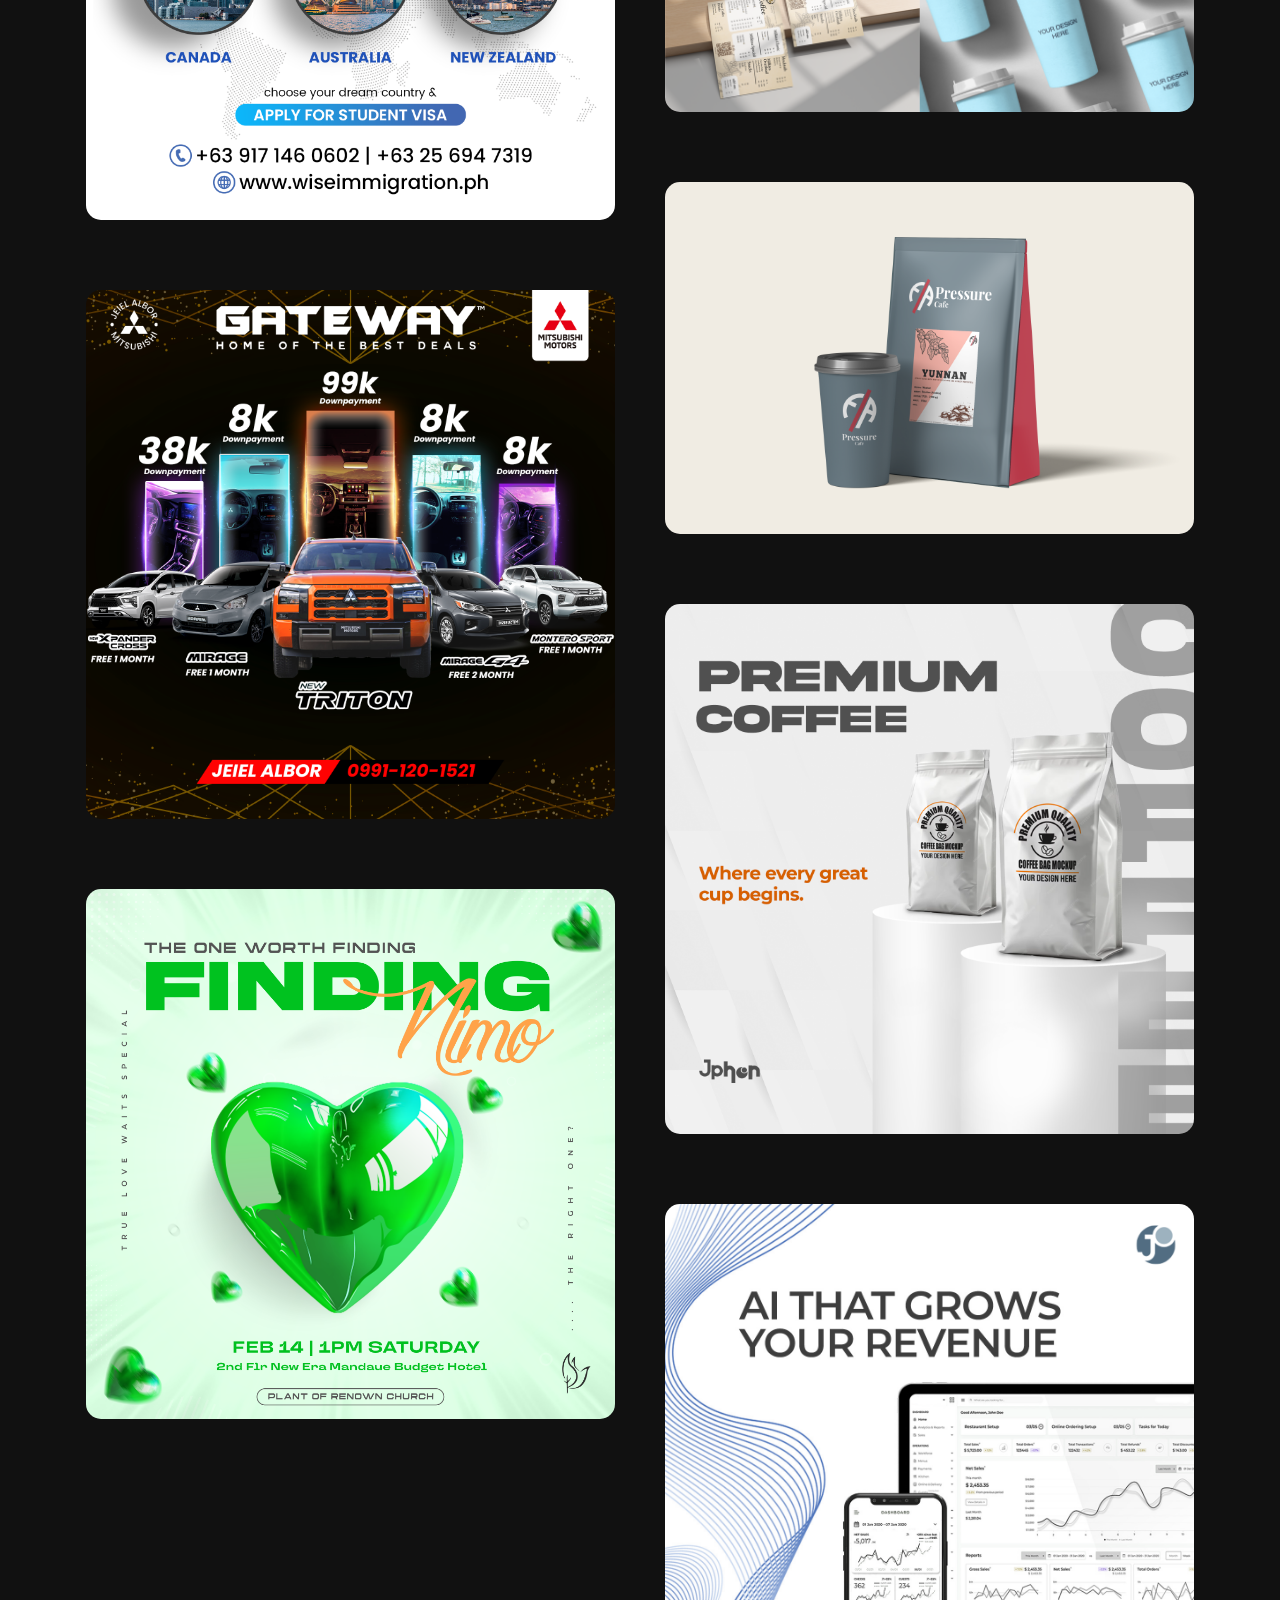
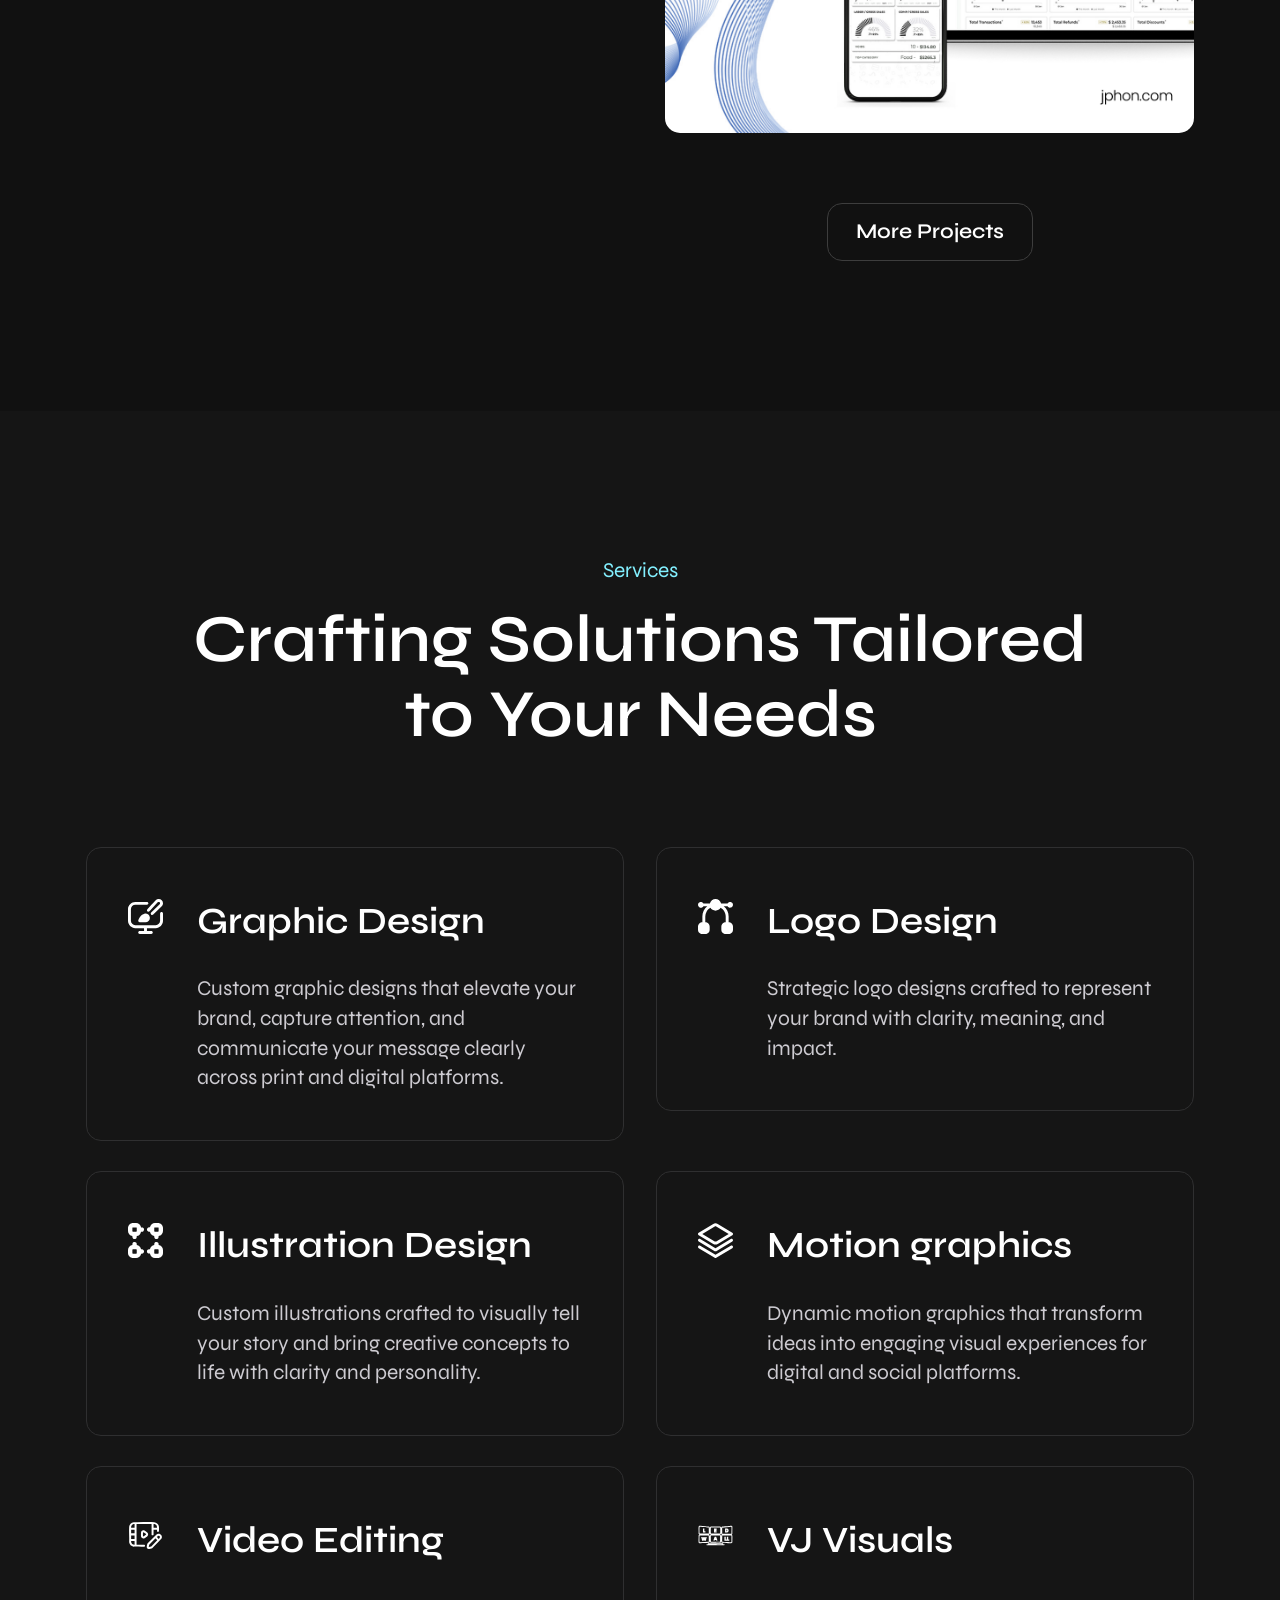
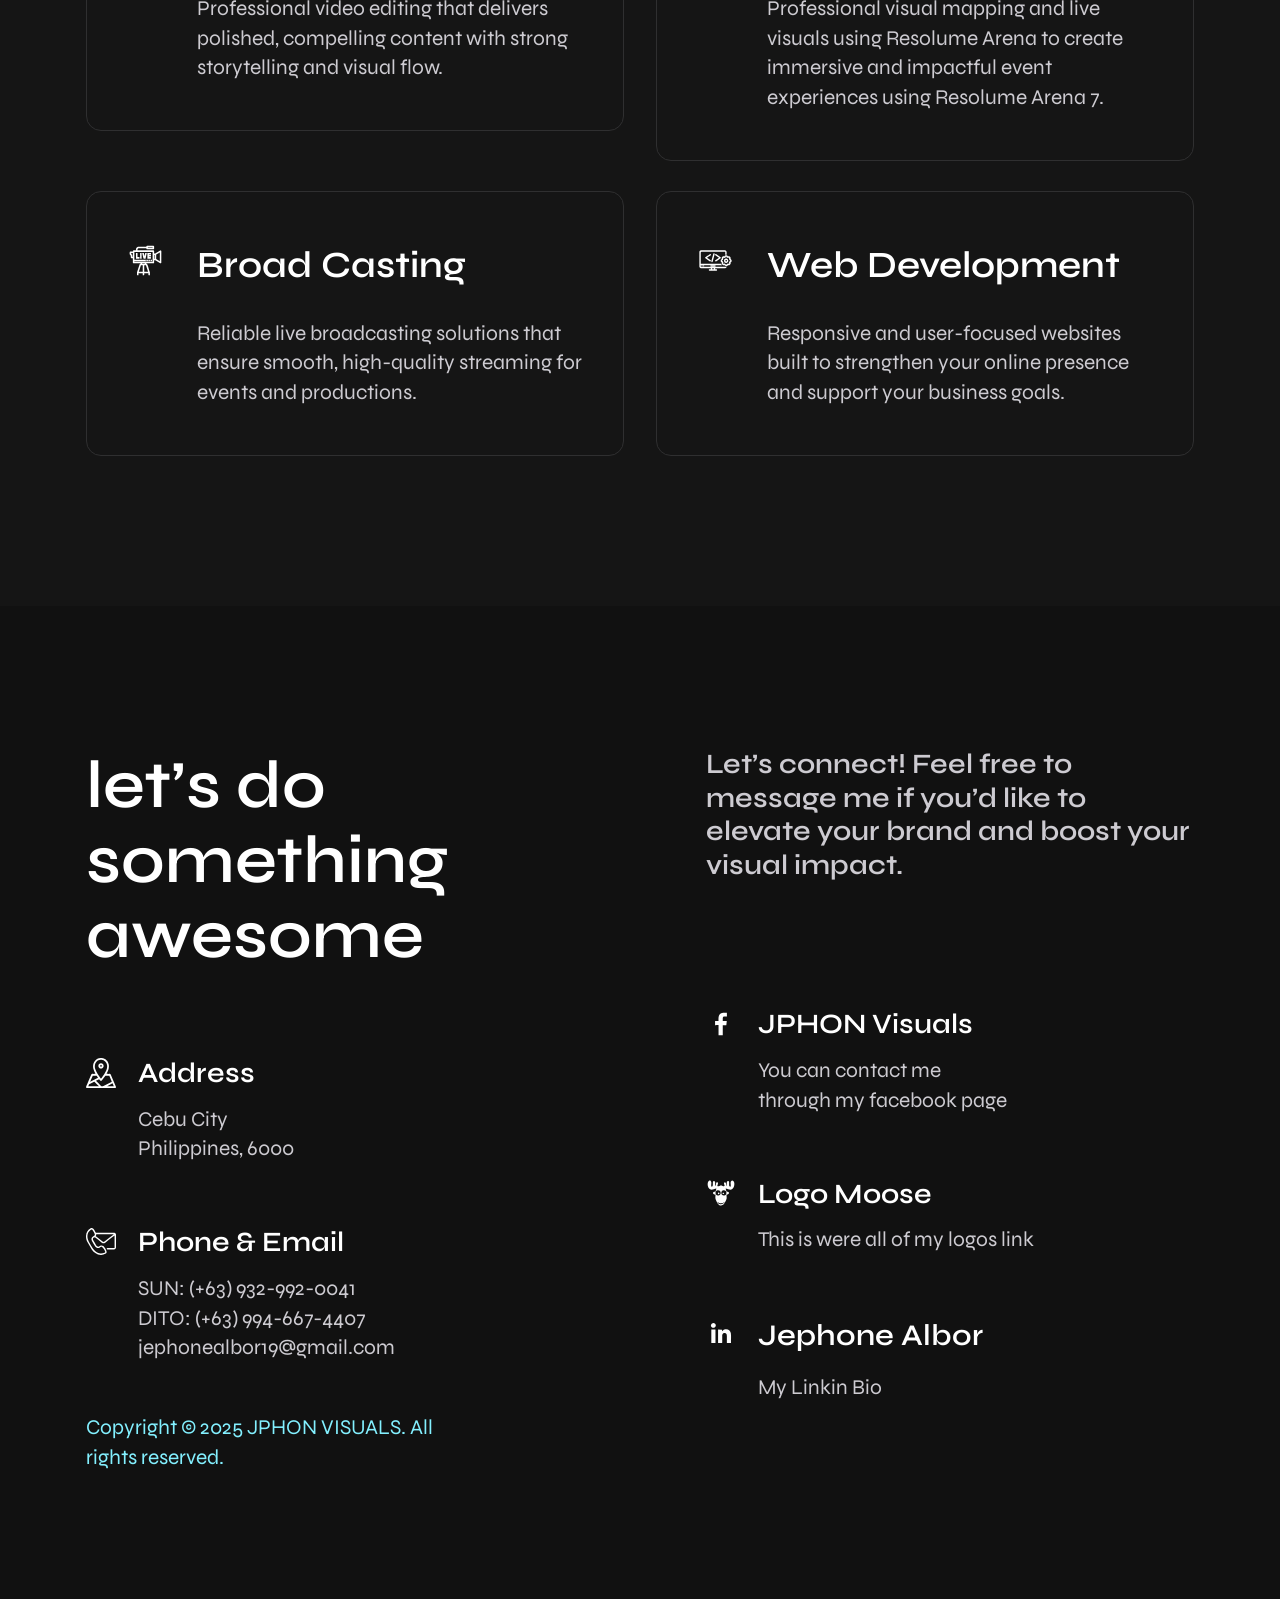
==== commit e9c8bd18: "Update index.html" ====
--- a/index.html
+++ b/index.html
@@ -345,8 +345,8 @@
             </a>
           </div>
           <div class="cs_grid_item">
-            <a href="assets/portfolio/MockUp/Coffee Pouch Mockups.png" class="cs_portfolio cs_style_1 cs_lightbox_item cs_radius_15 overflow-hidden d-block position-relative">
-              <img src="assets/portfolio/MockUp/Coffee Pouch Mockups.png" alt="">
+            <a href="assets/portfolio/MockUp/Mockup 3.png" class="cs_portfolio cs_style_1 cs_lightbox_item cs_radius_15 overflow-hidden d-block position-relative">
+              <img src="assets/portfolio/MockUp/Mockup 3.png" alt="">
               <span class="cs_portfolio_btn cs_fs_28 cs_semibold">
                 <span>Coffee Mock Ups</span>
                 <svg width="21" height="21" viewBox="0 0 21 21" fill="none" xmlns="http://www.w3.org/2000/svg">
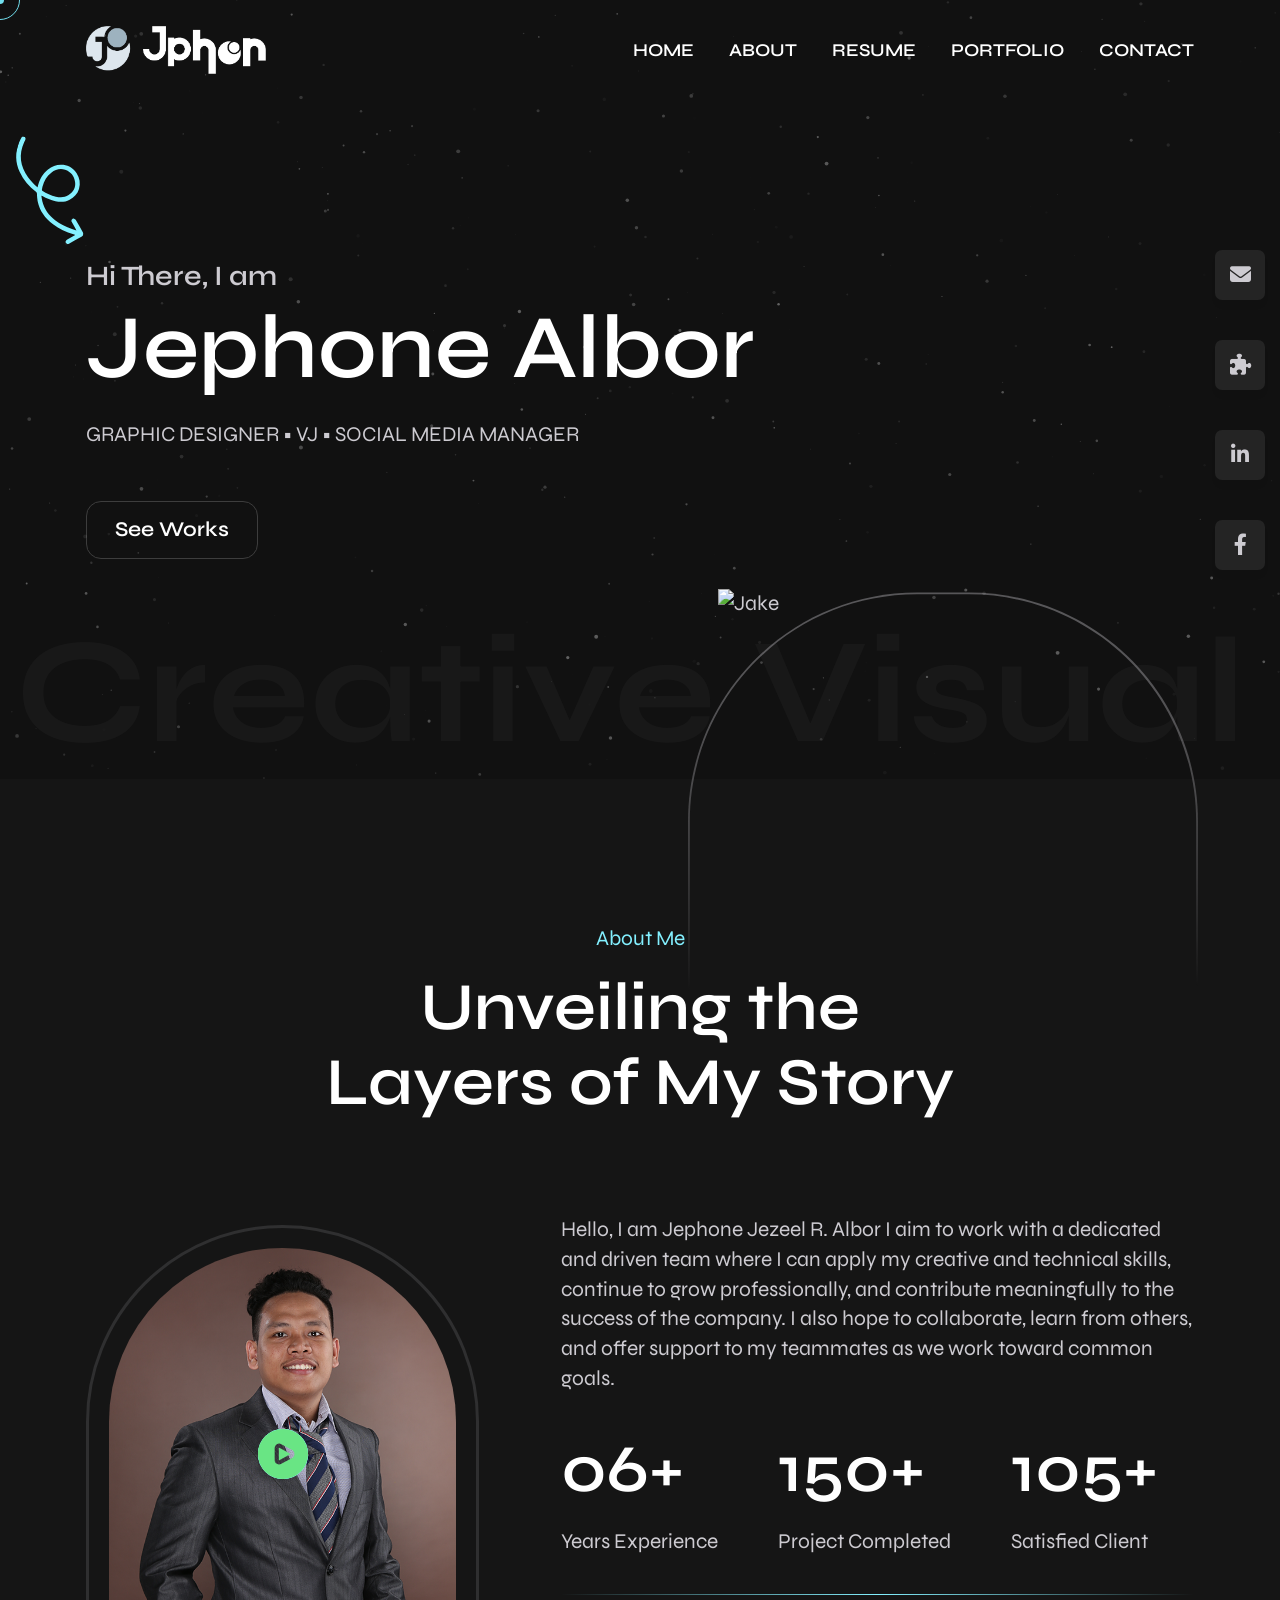
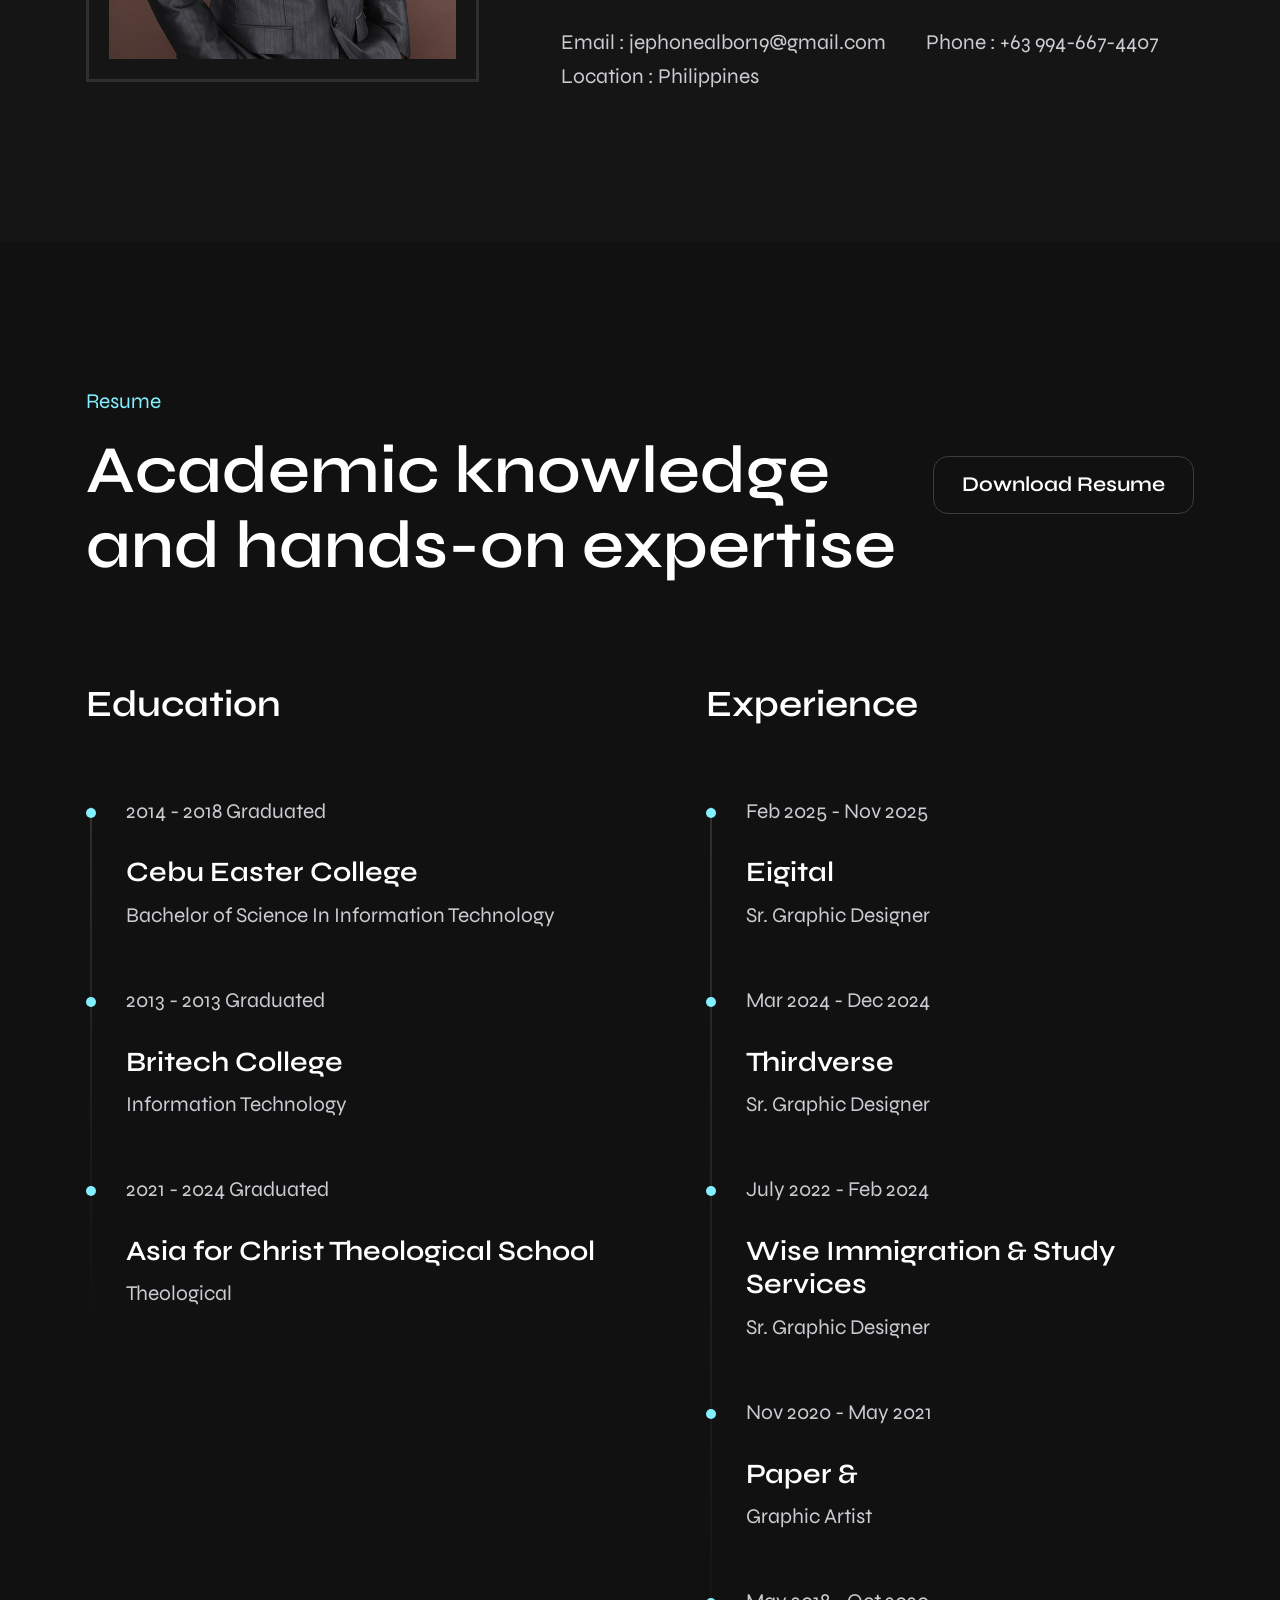
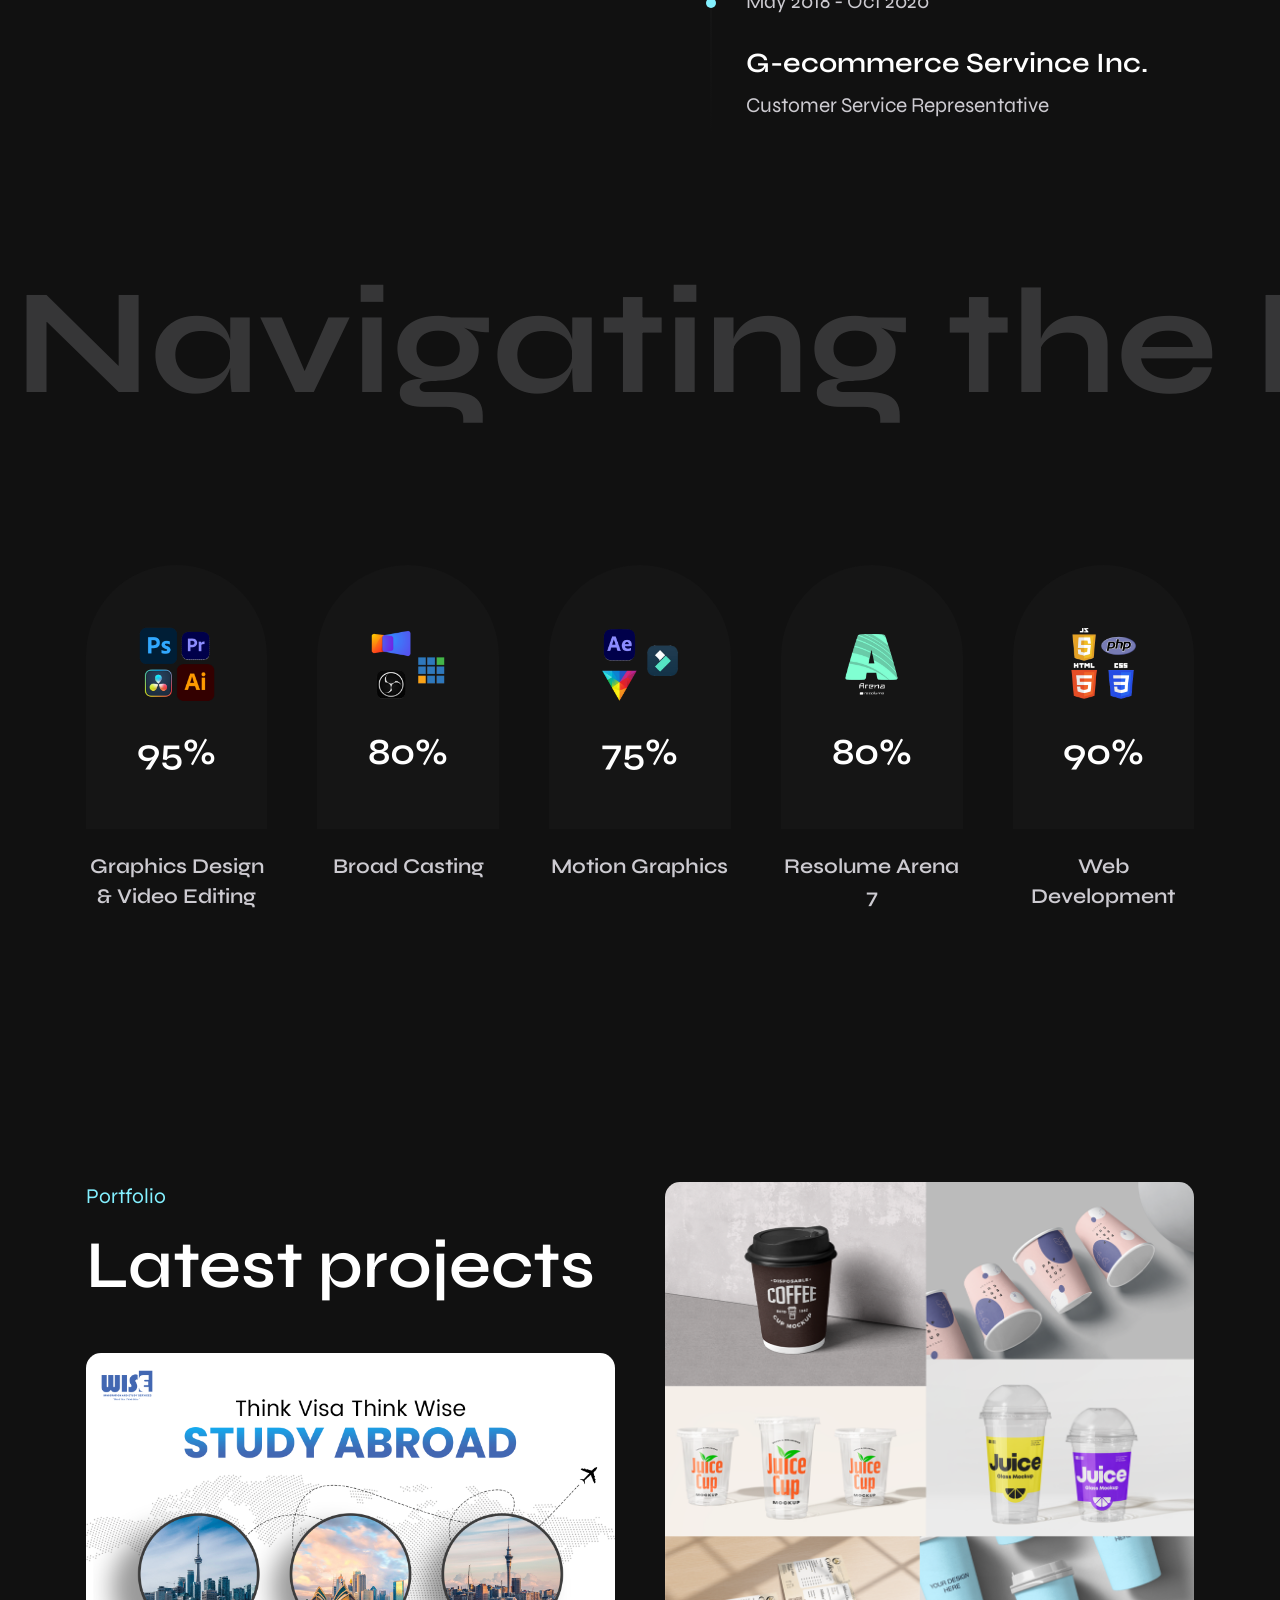
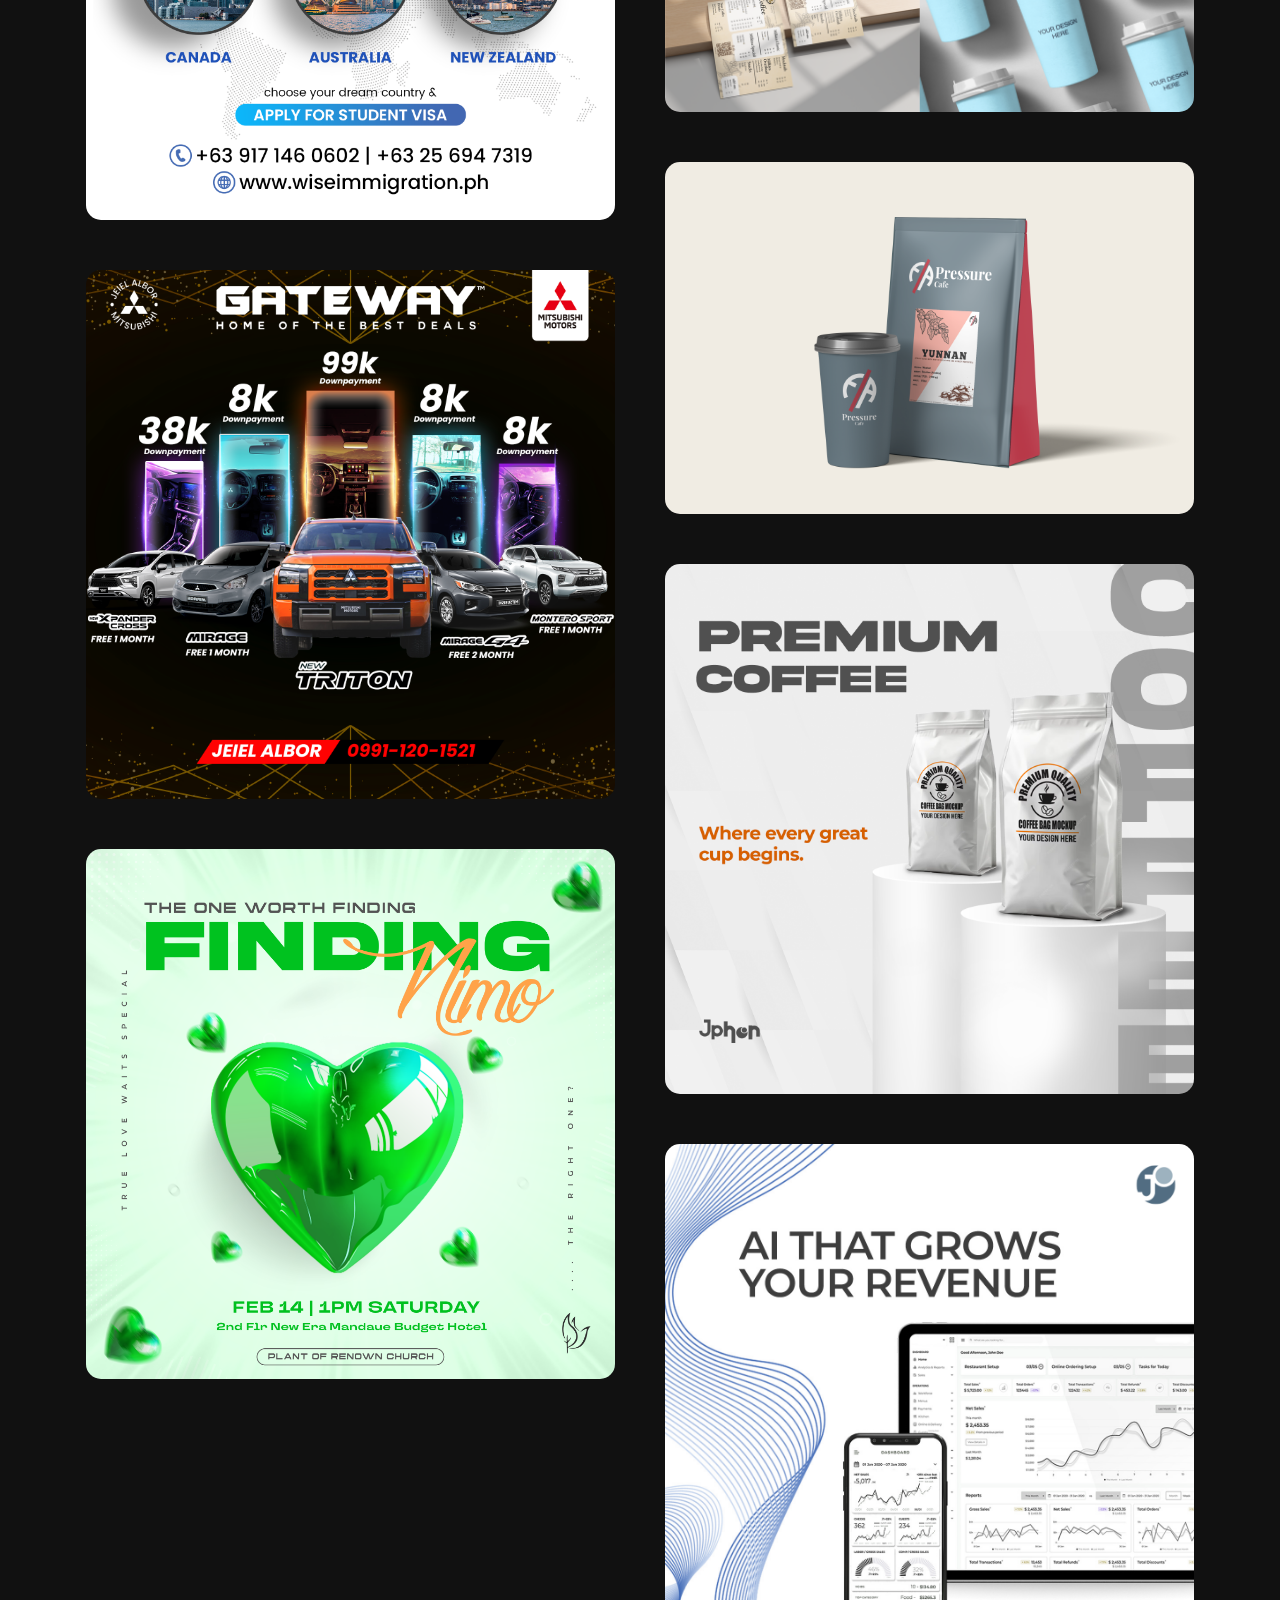
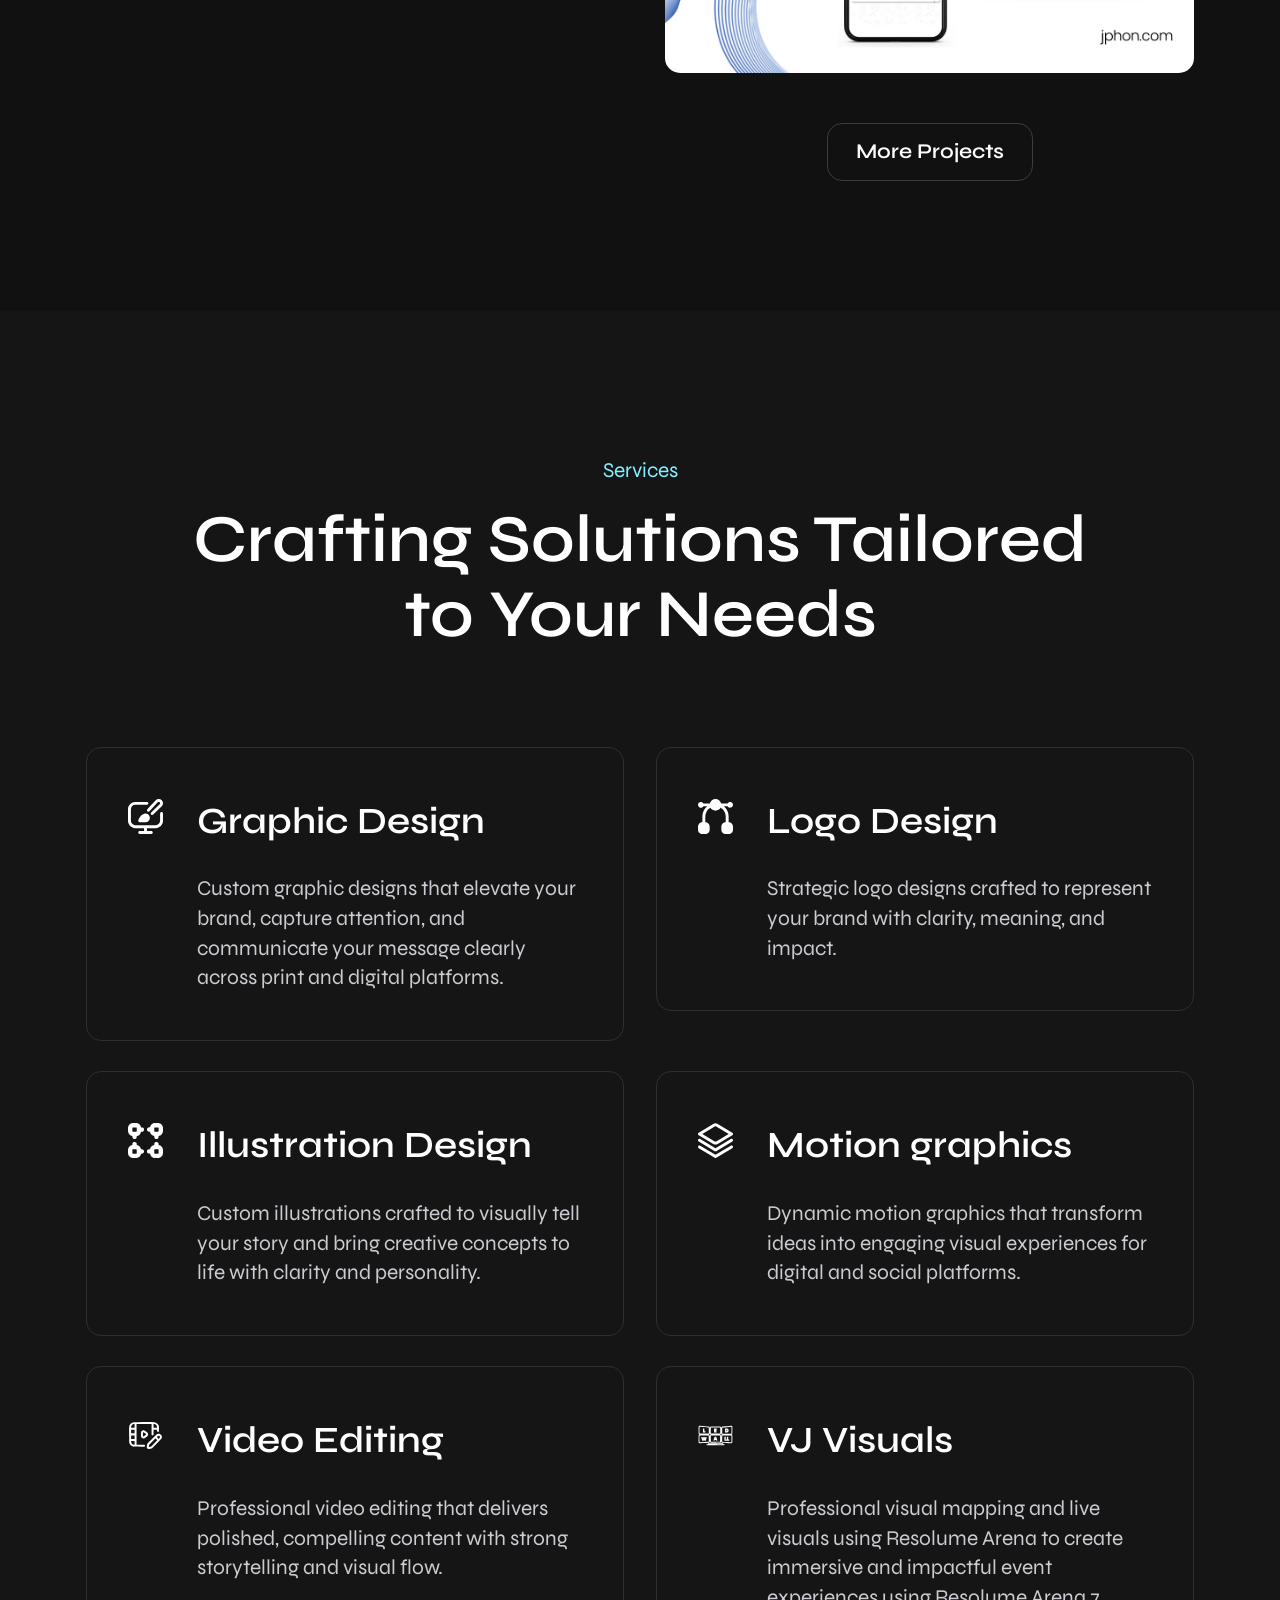
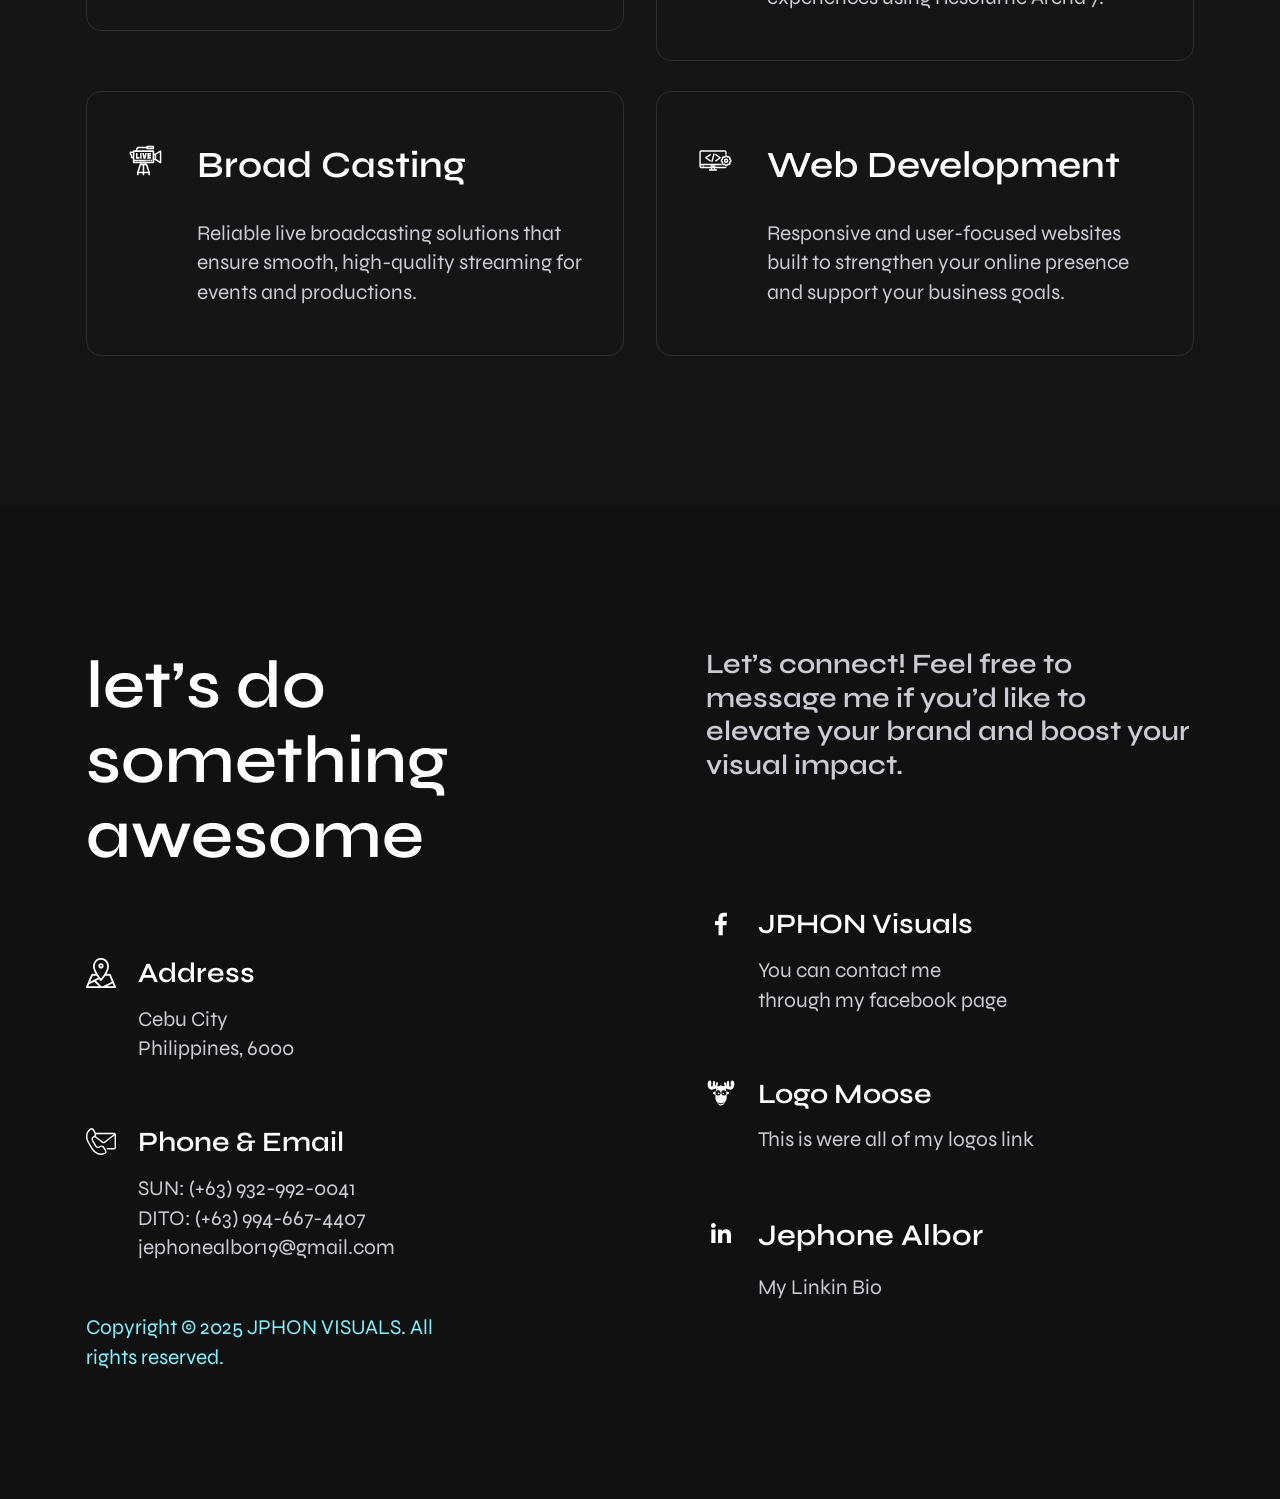
==== commit acaac4c0: "Improve portfolio gallery and link See Works button" ====
--- a/index.html
+++ b/index.html
@@ -58,7 +58,7 @@
           <h1 class="cs_hero_title cs_fs_90 cs_mb_18"> Jephone Albor</h1>
           <p class="cs_hero_subtitle cs_mb_52">GRAPHIC DESIGNER • VJ • SOCIAL MEDIA MANAGER</p>
           <div class="cs_hero_btns">
-            <a href="#portfolio" class="cs_btn cs_style_1 cs_radius_15">See Works</a>
+            <a href="portfolio.html" class="cs_btn cs_style_1 cs_radius_15">See Works</a>
           </div>
           <div class="cs_hero_icon cs_accent_color">
             <svg width="109" height="113" viewBox="0 0 109 113" fill="none" xmlns="http://www.w3.org/2000/svg" class="cs_hover_layer_2">
--- a/assets/css/style.css
+++ b/assets/css/style.css
@@ -2191,7 +2191,7 @@
   }
 }
 .cs_grid_1 .cs_grid_item {
-  padding-bottom: 70px;
+  padding-bottom: 50px;
 }
 @media (max-width: 991px) {
   .cs_grid_1 .cs_grid_item {
@@ -2204,9 +2204,9 @@
 
 .cs_grid_2 {
   display: grid;
-  grid-gap: 20px 20px;
+  grid-gap: 10px 10px;
   grid-auto-rows: 1fr;
-  grid-template-columns: repeat(3, 1fr);
+  grid-template-columns: repeat(5, 1fr);
   grid-auto-flow: dense;
 }
 @media (max-width: 1199px) {
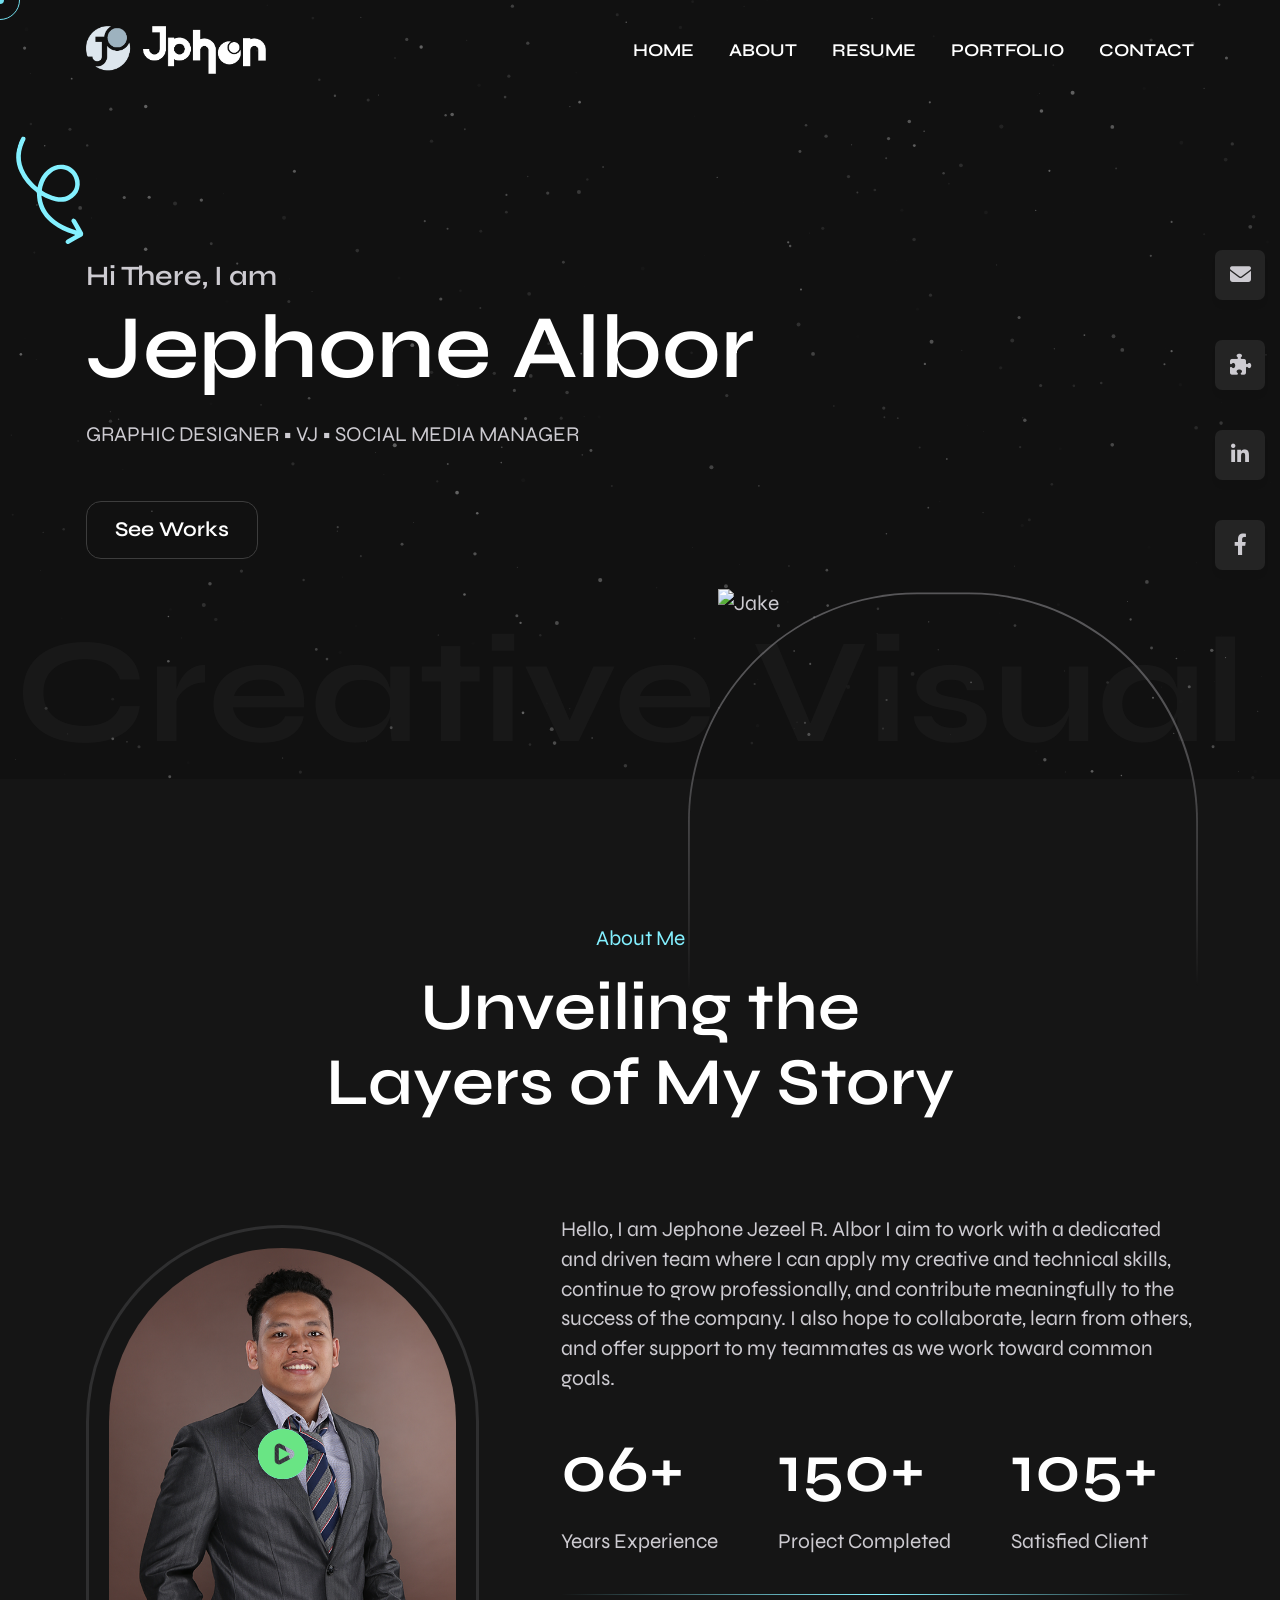
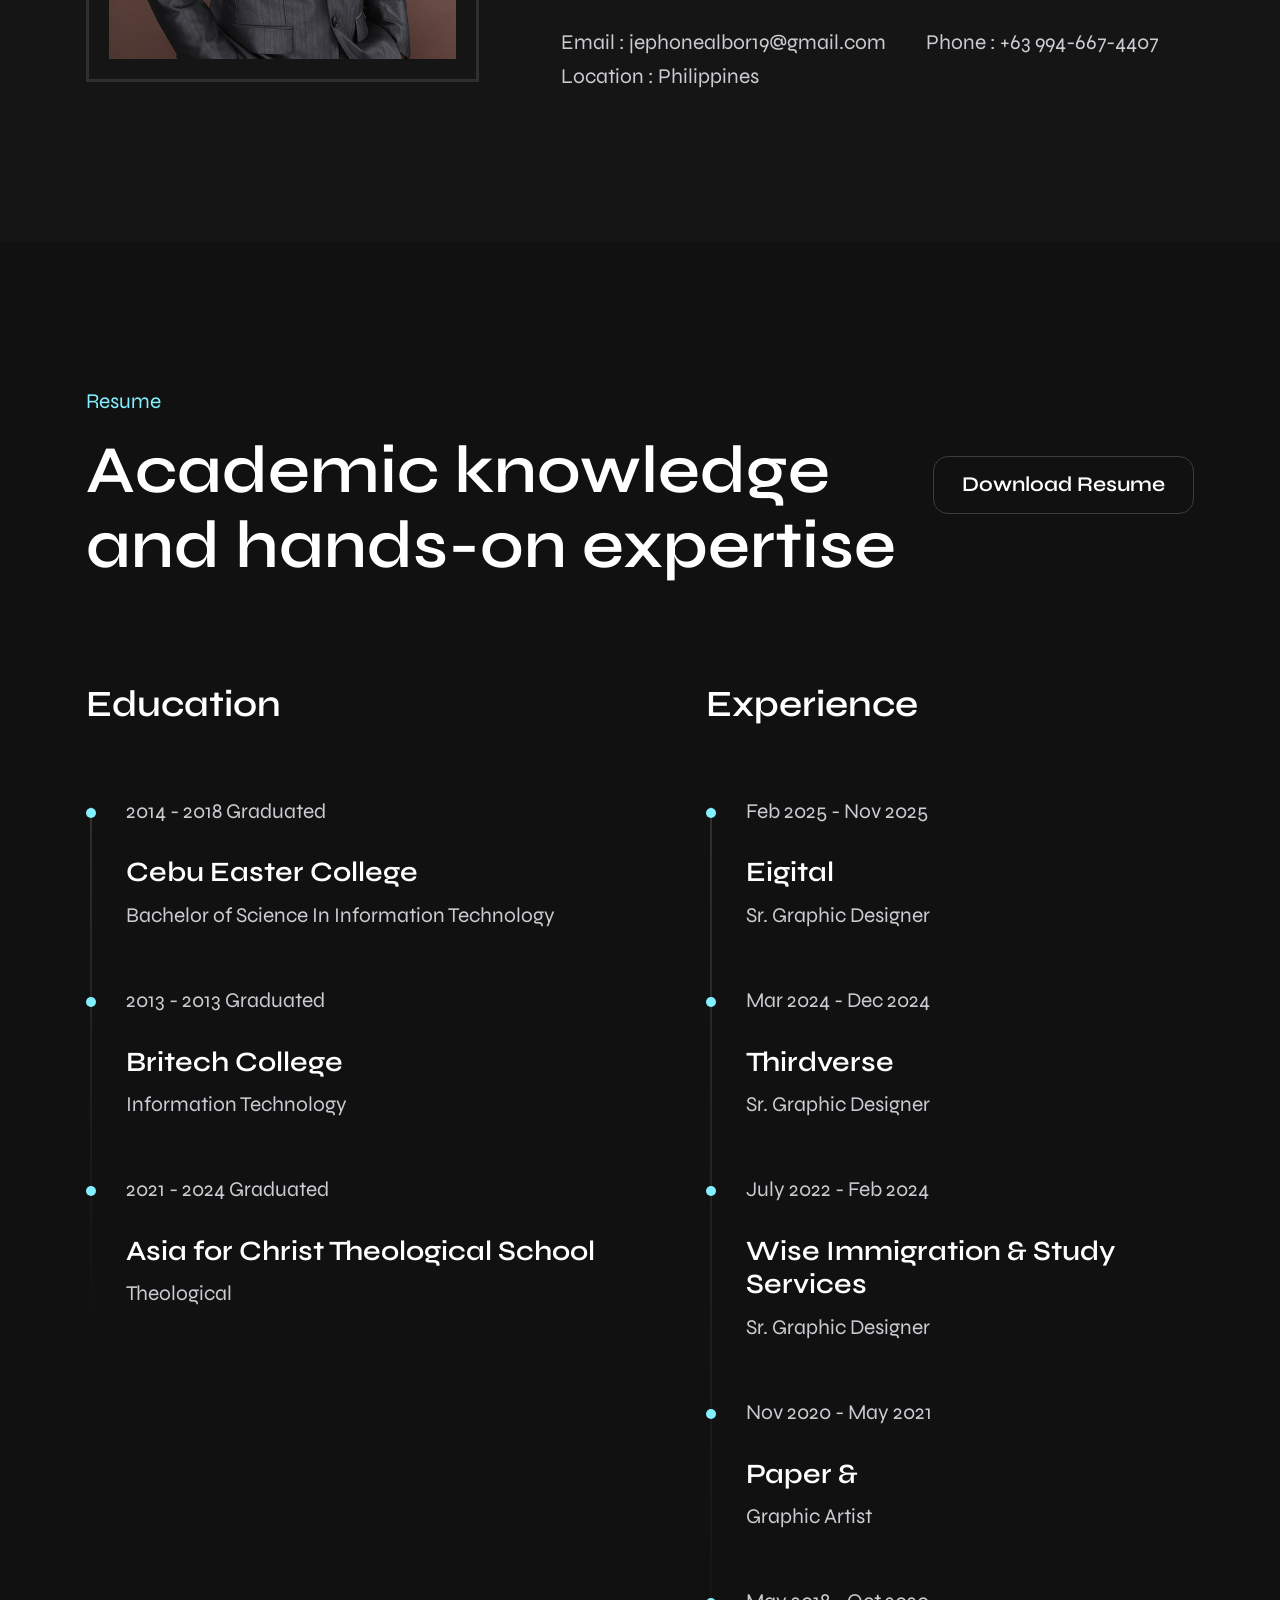
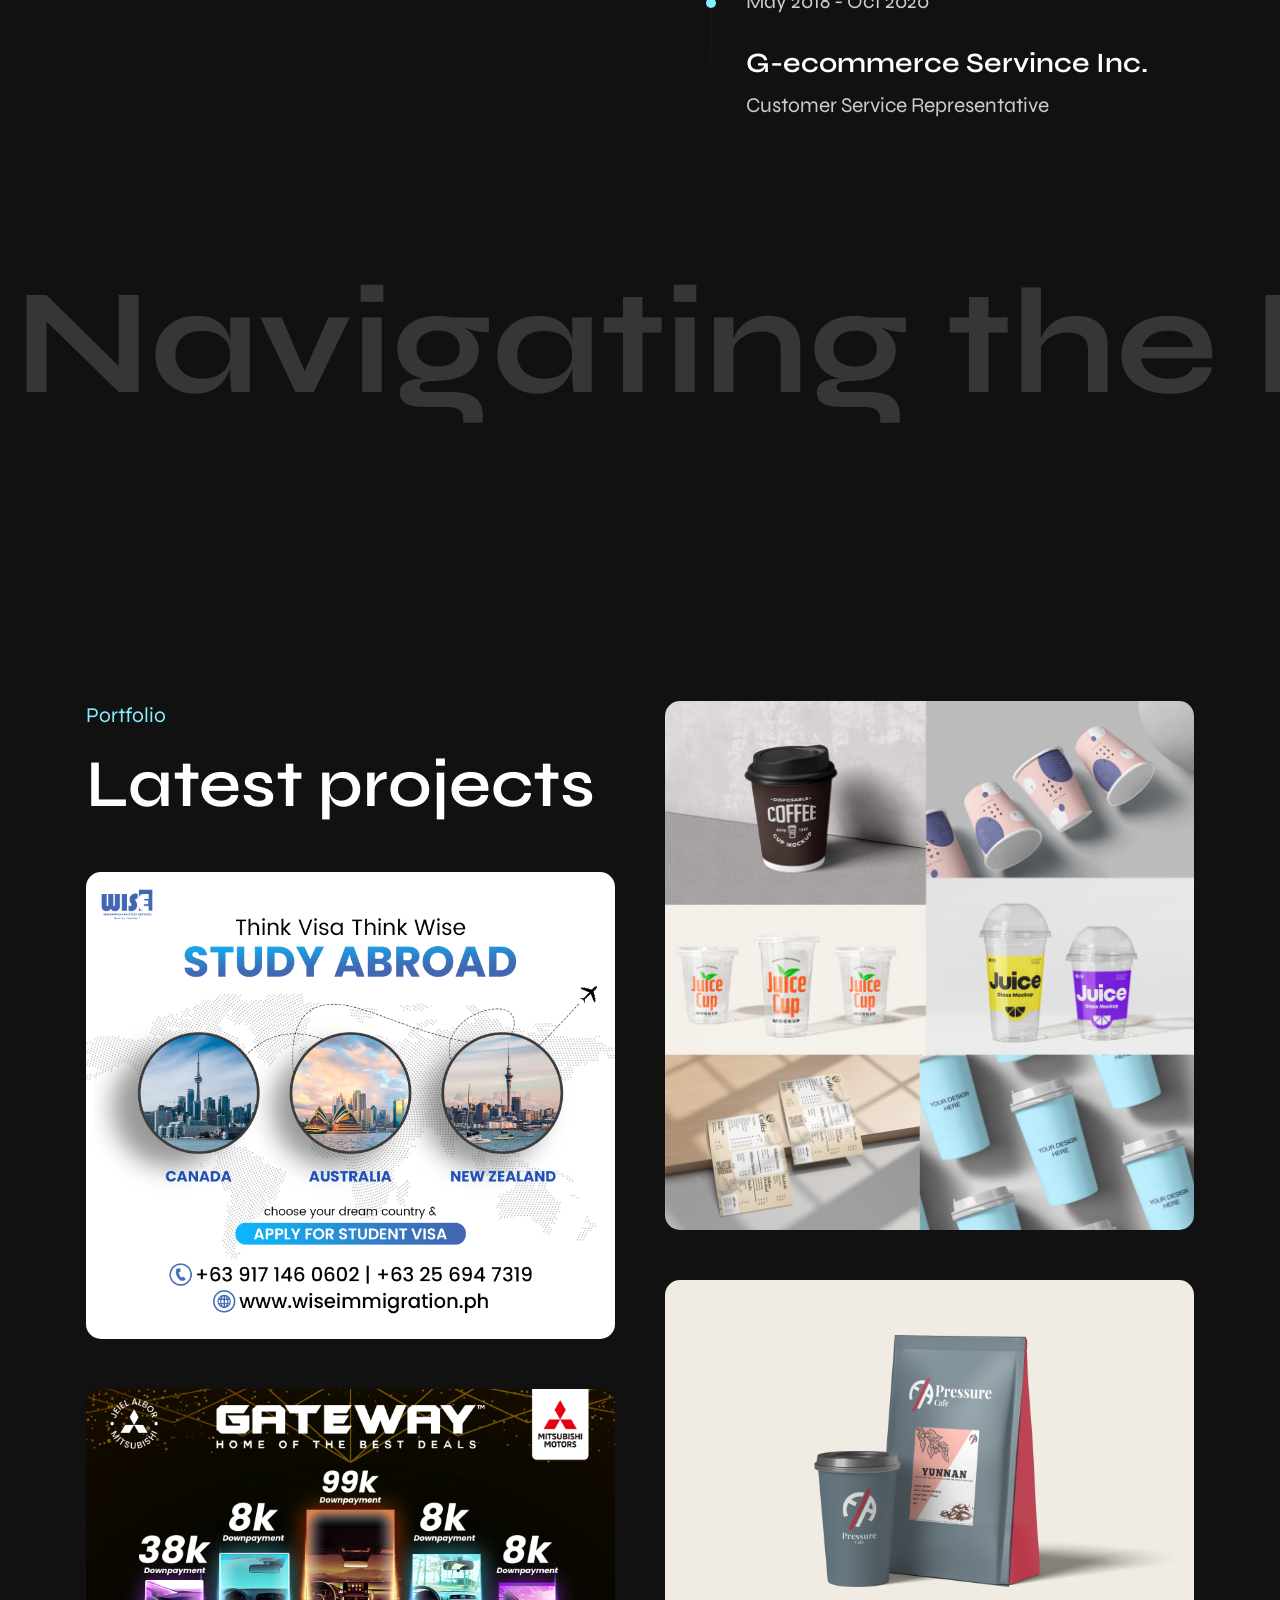
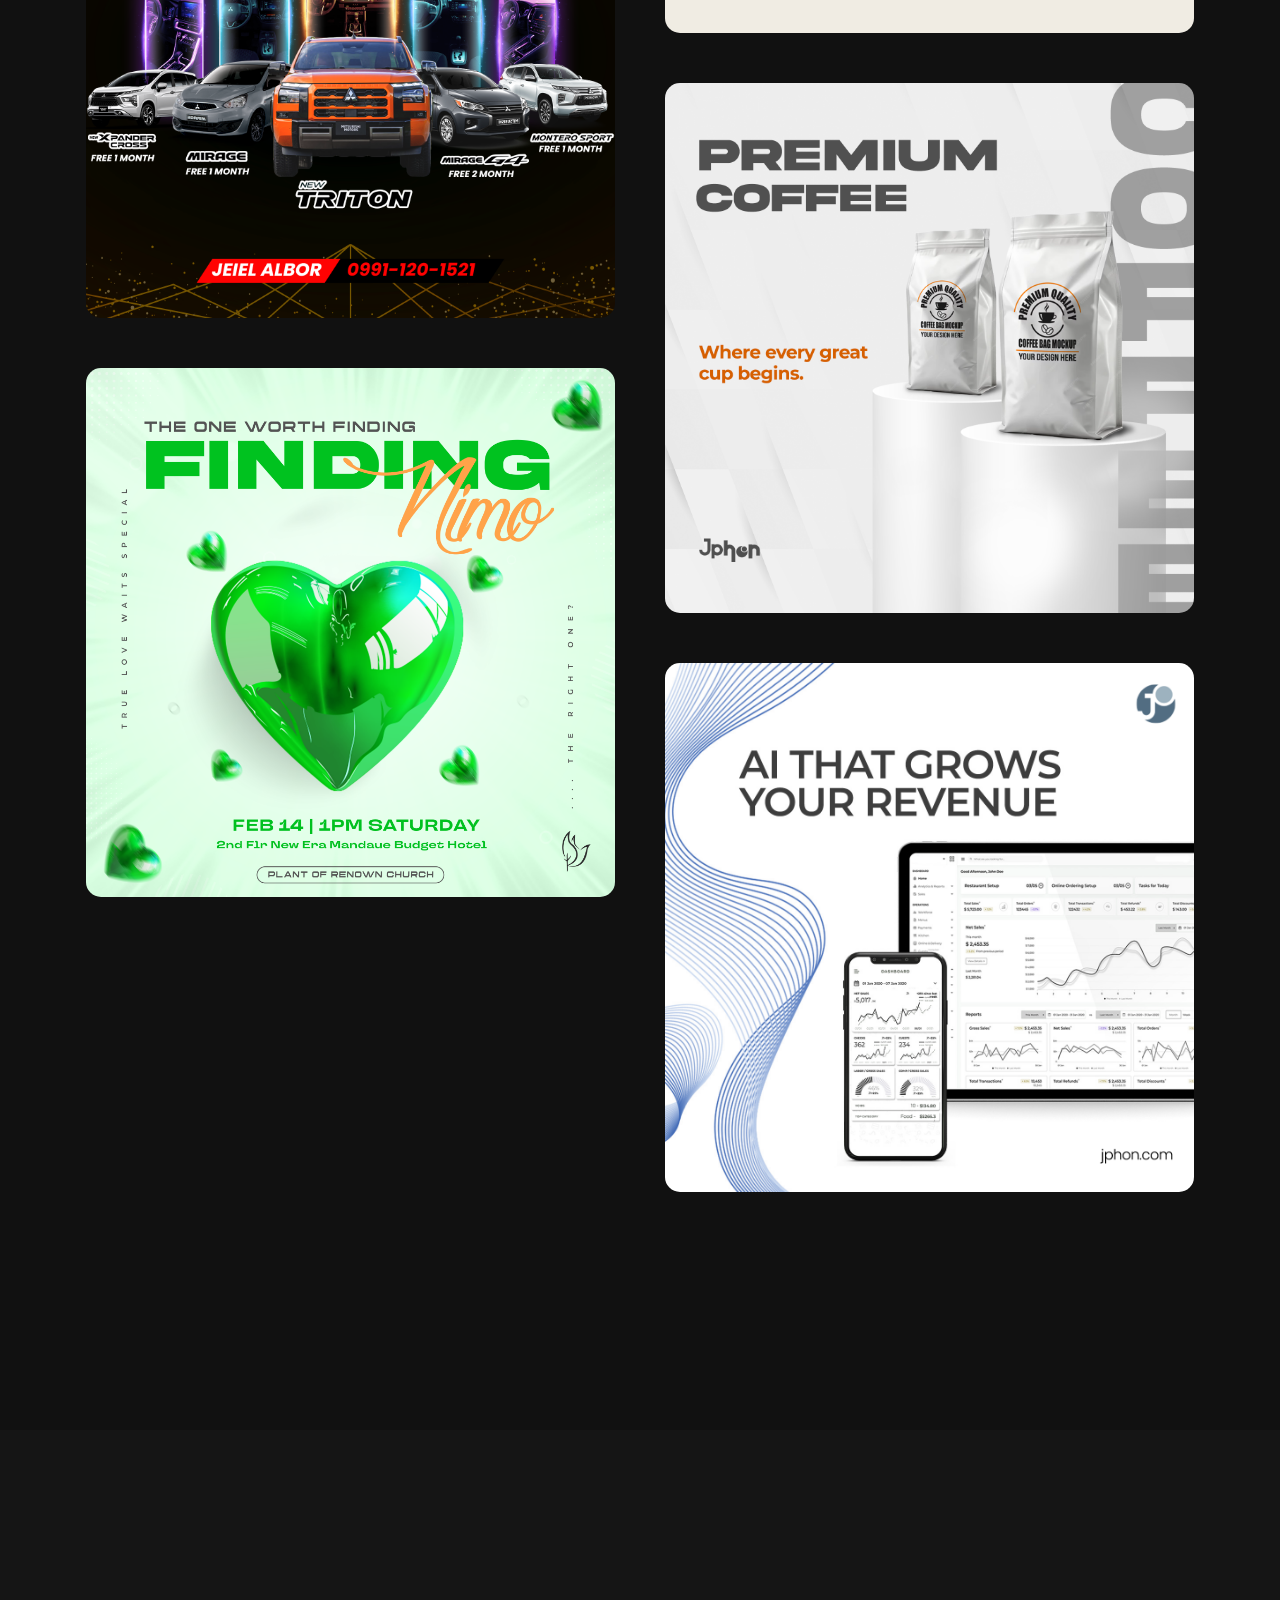
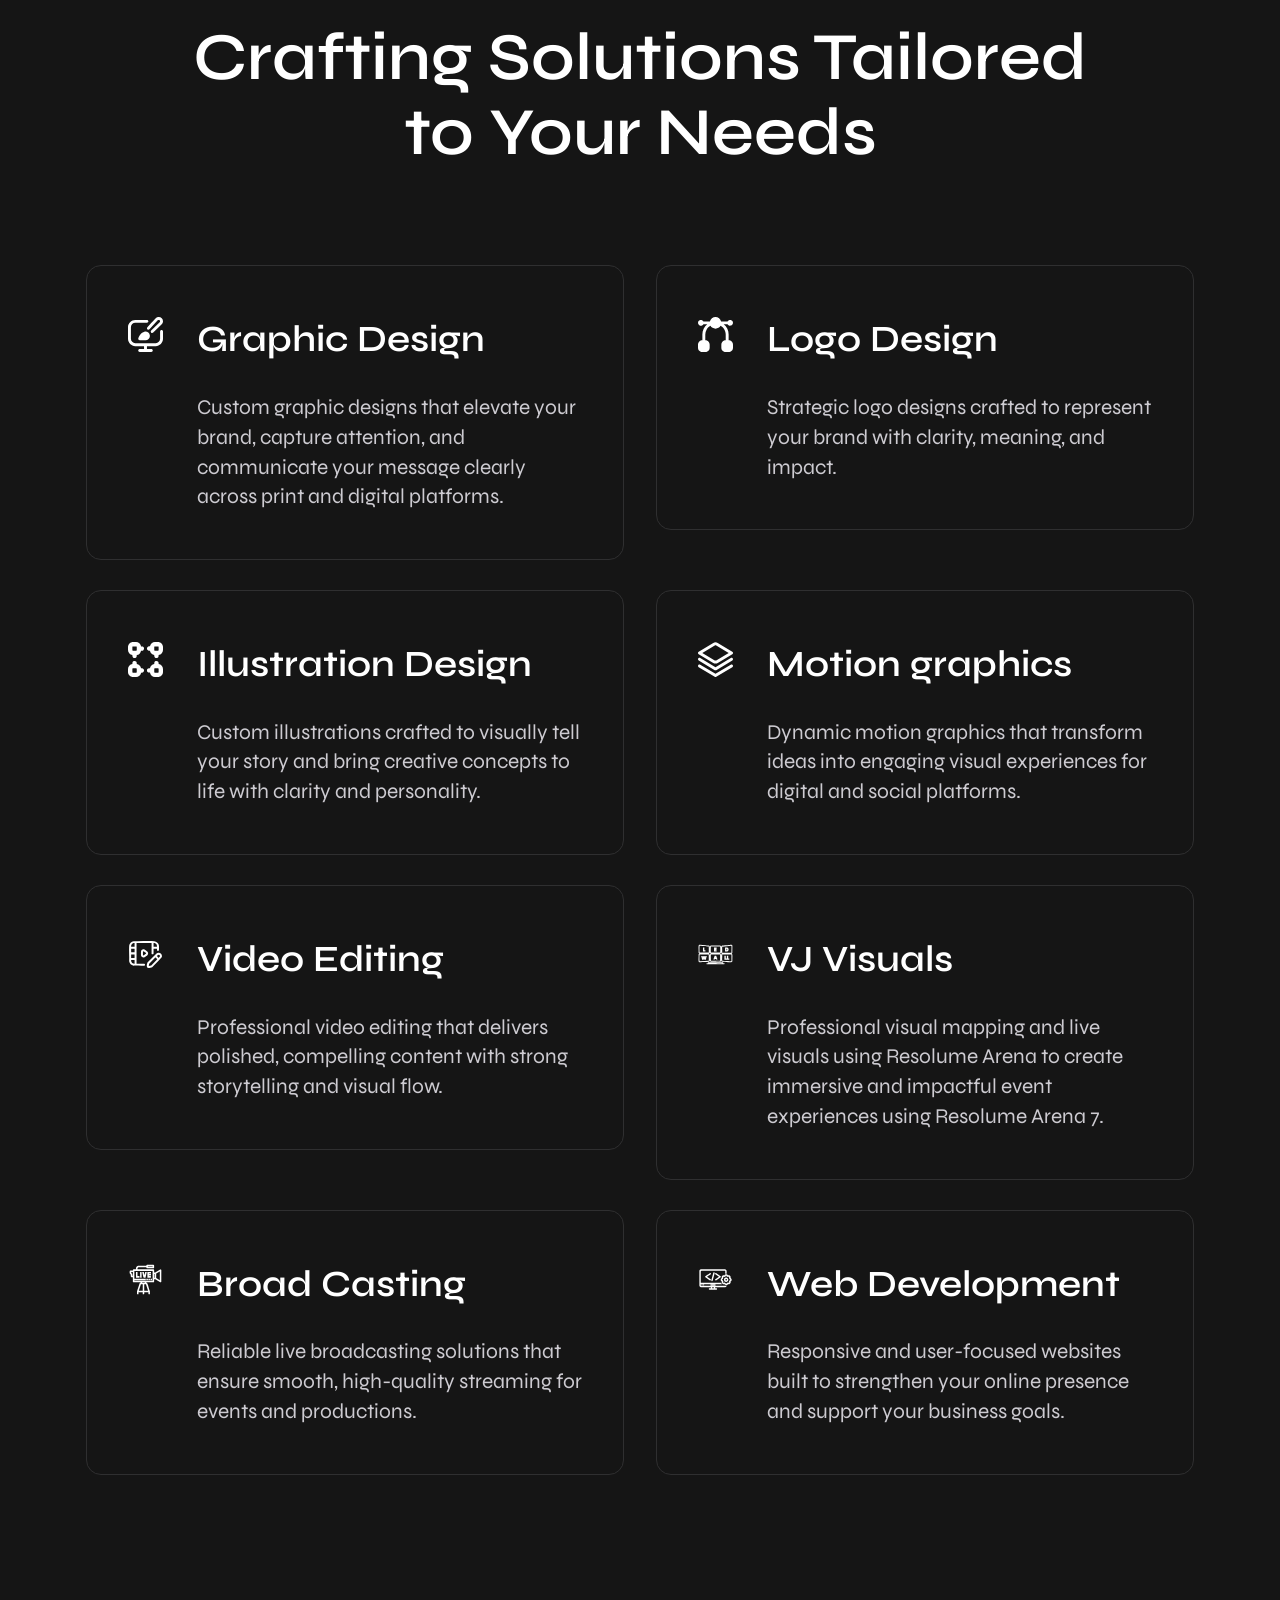
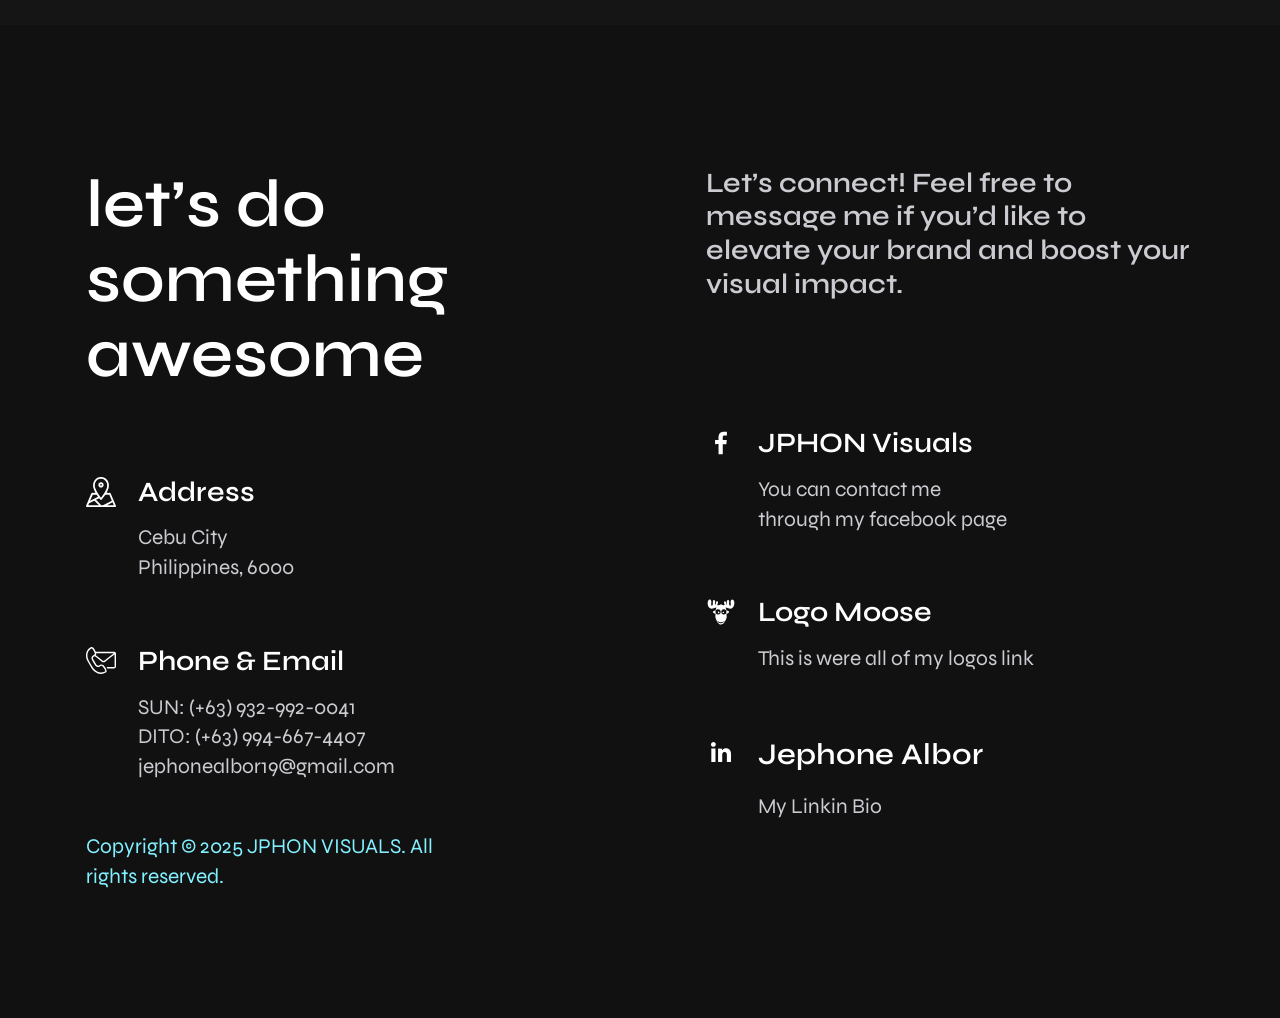
==== commit 82ab0183: "Remove skills cards from homepage" ====
--- a/index.html
+++ b/index.html
@@ -245,56 +245,6 @@
           <div class="cs_moving_text">Navigating the Landscape of My Abilities </div>
         </div>
       </div>
-      <div class="cs_height_135 cs_height_lg_70"></div>
-      <div class="container">
-        <div class="cs_grid_5">
-          <div class="cs_grid_item wow fadeIn" data-wow-duration="0.8s" data-wow-delay="0.2s">
-            <div class="cs_iconbox cs_style_2 text-center">
-              <div class="cs_iconbox_in cs_ternary_bg cs_mb_23">
-                <img class="cs_iconbox_icon cs_mb_21" src="assets/img/icons/GraphicsAndVideo.png" alt="AdobeCC">
-                <h2 class="cs_iconbox_number cs_fs_37 mb-0">95%</h2>
-              </div>
-              <h3 class="cs_iconbox_title mb-0 cs_fs_21 cs_secondary_color">Graphics Design & Video Editing</h3>
-            </div>
-          </div>
-          <div class="cs_grid_item wow fadeIn" data-wow-duration="0.8s" data-wow-delay="0.25s">
-            <div class="cs_iconbox cs_style_2 text-center">
-              <div class="cs_iconbox_in cs_ternary_bg cs_mb_23">
-                <img class="cs_iconbox_icon cs_mb_21" src="assets/img/icons/BroadCasting.png" alt="BroadCast">
-                <h2 class="cs_iconbox_number cs_fs_37 mb-0">80%</h2>
-              </div>
-              <h3 class="cs_iconbox_title mb-0 cs_fs_21 cs_secondary_color">Broad Casting</h3>
-            </div>
-          </div>
-          <div class="cs_grid_item wow fadeIn" data-wow-duration="0.8s" data-wow-delay="0.3s">
-            <div class="cs_iconbox cs_style_2 text-center">
-              <div class="cs_iconbox_in cs_ternary_bg cs_mb_23">
-                <img class="cs_iconbox_icon cs_mb_21" src="assets/img/icons/MotionGraphics.png" alt="Motion">
-                <h2 class="cs_iconbox_number cs_fs_37 mb-0">75%</h2>
-              </div>
-              <h3 class="cs_iconbox_title mb-0 cs_fs_21 cs_secondary_color">Motion Graphics</h3>
-            </div>
-          </div>
-          <div class="cs_grid_item wow fadeIn" data-wow-duration="0.8s" data-wow-delay="0.35s">
-            <div class="cs_iconbox cs_style_2 text-center">
-              <div class="cs_iconbox_in cs_ternary_bg cs_mb_23">
-                <img class="cs_iconbox_icon cs_mb_21" src="assets/img/icons/Arena7.png" alt="Arena">
-                <h2 class="cs_iconbox_number cs_fs_37 mb-0">80%</h2>
-              </div>
-              <h3 class="cs_iconbox_title mb-0 cs_fs_21 cs_secondary_color">Resolume Arena 7</h3>
-            </div>
-          </div>
-          <div class="cs_grid_item wow fadeIn" data-wow-duration="0.8s" data-wow-delay="0.4s">
-            <div class="cs_iconbox cs_style_2 text-center">
-              <div class="cs_iconbox_in cs_ternary_bg cs_mb_23">
-                <img class="cs_iconbox_icon cs_mb_21" src="assets/img/icons/WebDevelopment.png" alt="WebDev">
-                <h2 class="cs_iconbox_number cs_fs_37 mb-0">90%</h2>
-              </div>
-              <h3 class="cs_iconbox_title mb-0 cs_fs_21 cs_secondary_color">Web Development</h3>
-            </div>
-          </div>
-        </div>
-      </div>
       <div class="cs_height_145 cs_height_lg_75"></div>
     </section>
     <!-- End Resume Seciton -->
--- a/assets/css/style.css
+++ b/assets/css/style.css
@@ -2575,6 +2575,13 @@
   opacity: 0.7;
   top: 0;
   left: 0;
+  z-index: 0;
+}
+
+/* Keep hero content (See Works button, social links) above the particle background */
+.cs_hero.cs_style_1 > .container,
+.cs_hero.cs_style_1 .cs_hero_social_btns {
+  z-index: 2;
 }
 
 @media (max-width: 991px) {
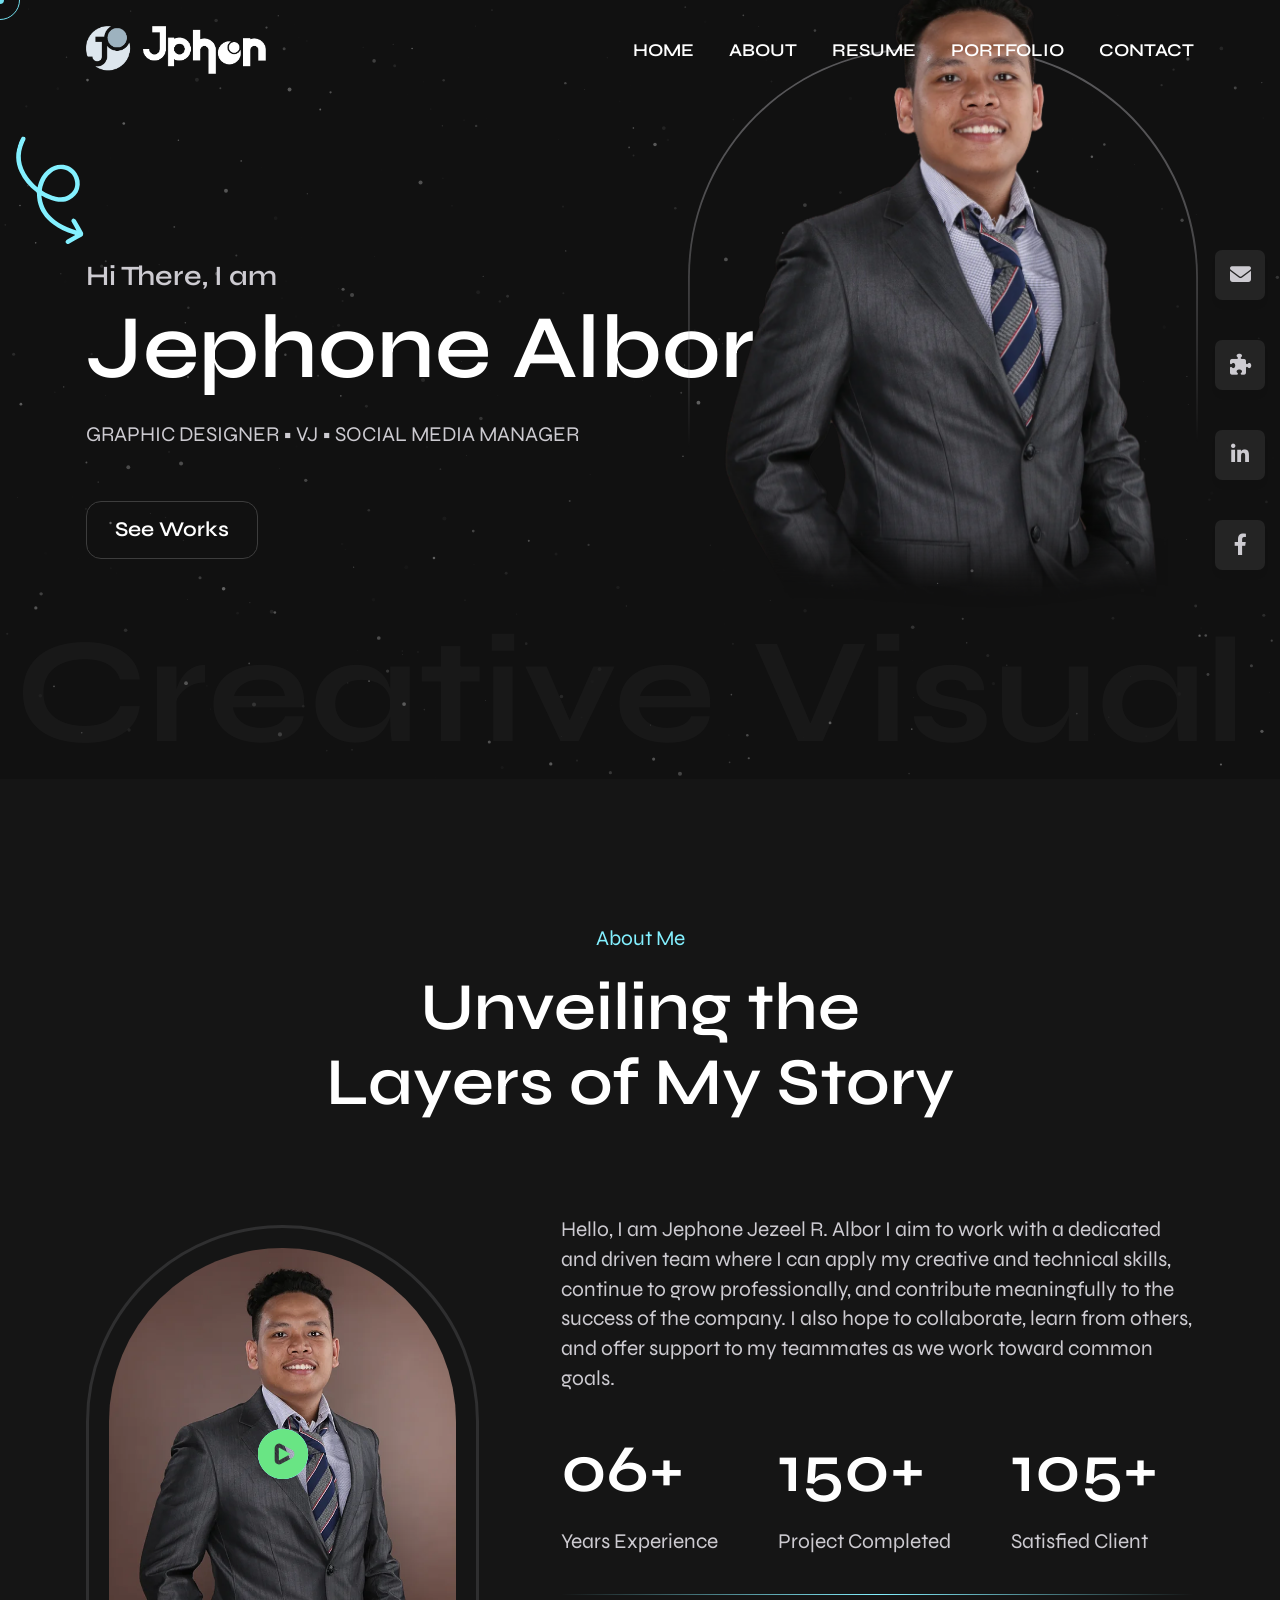
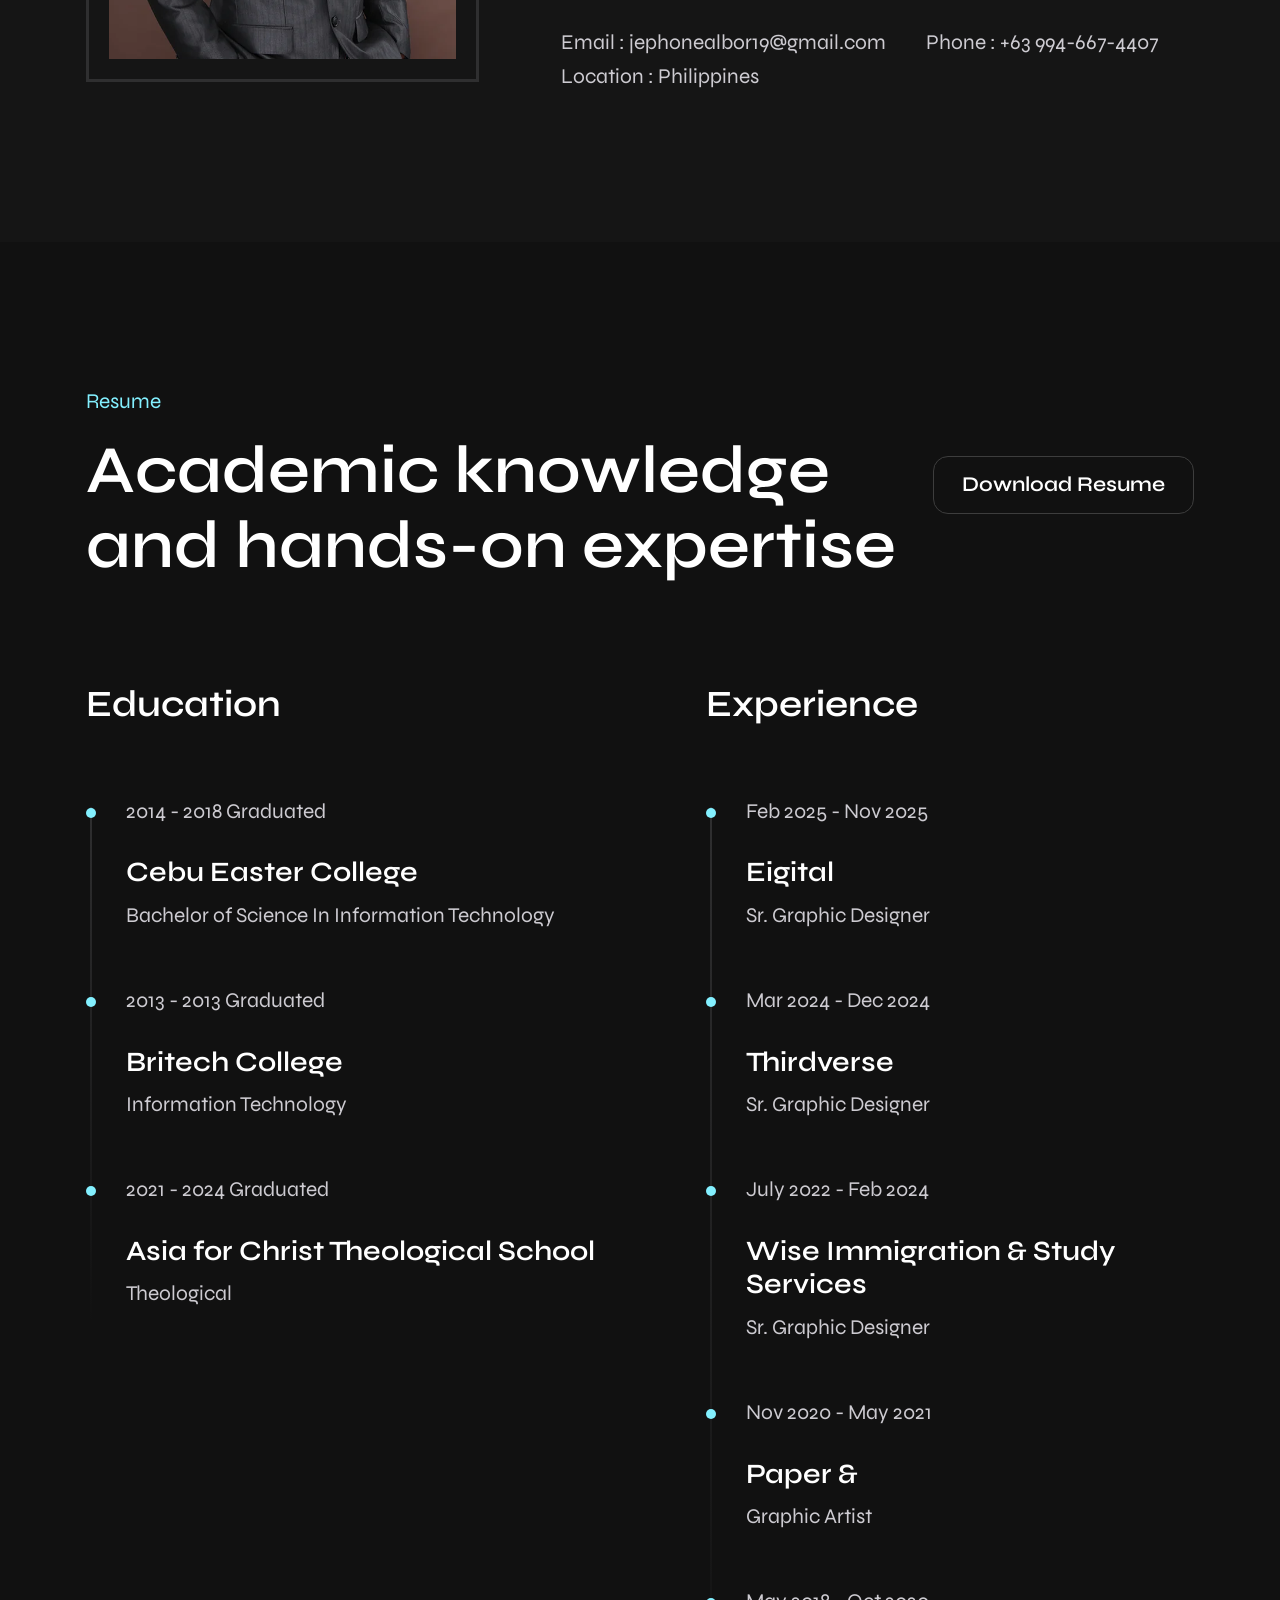
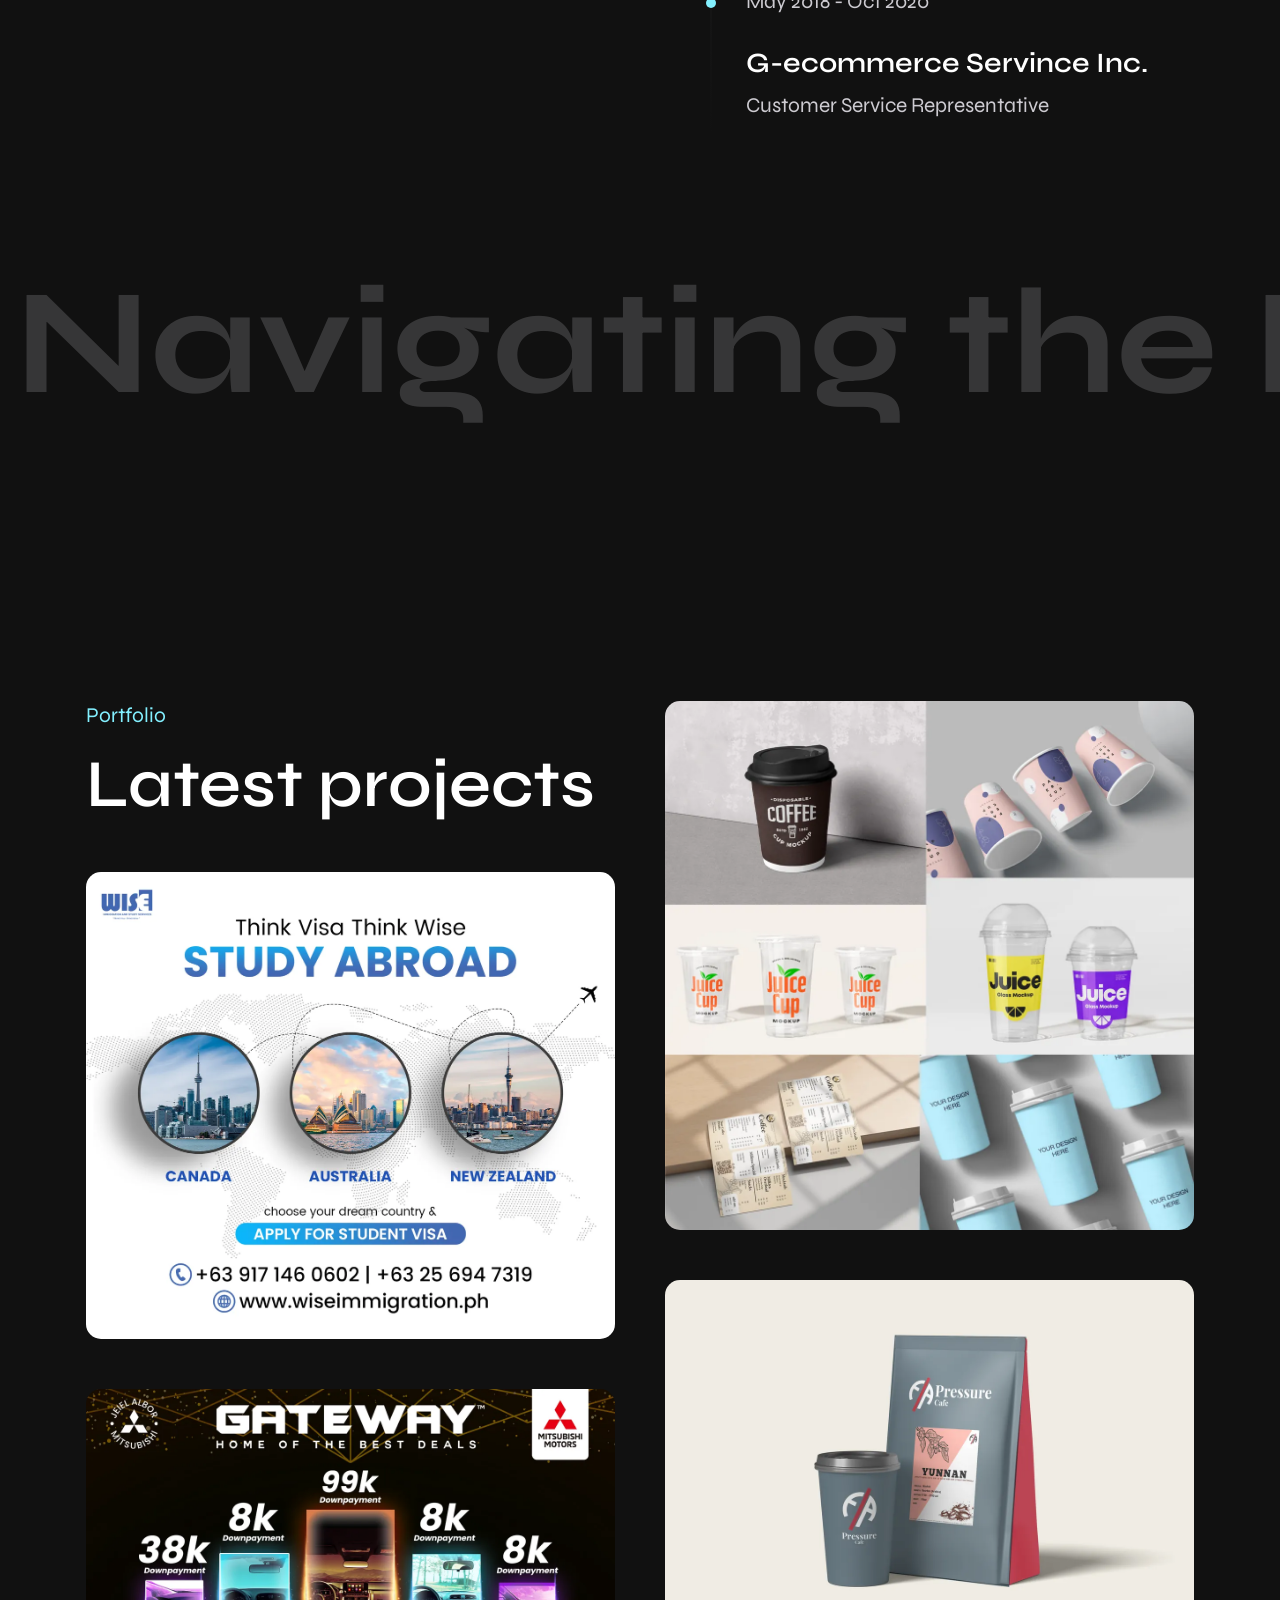
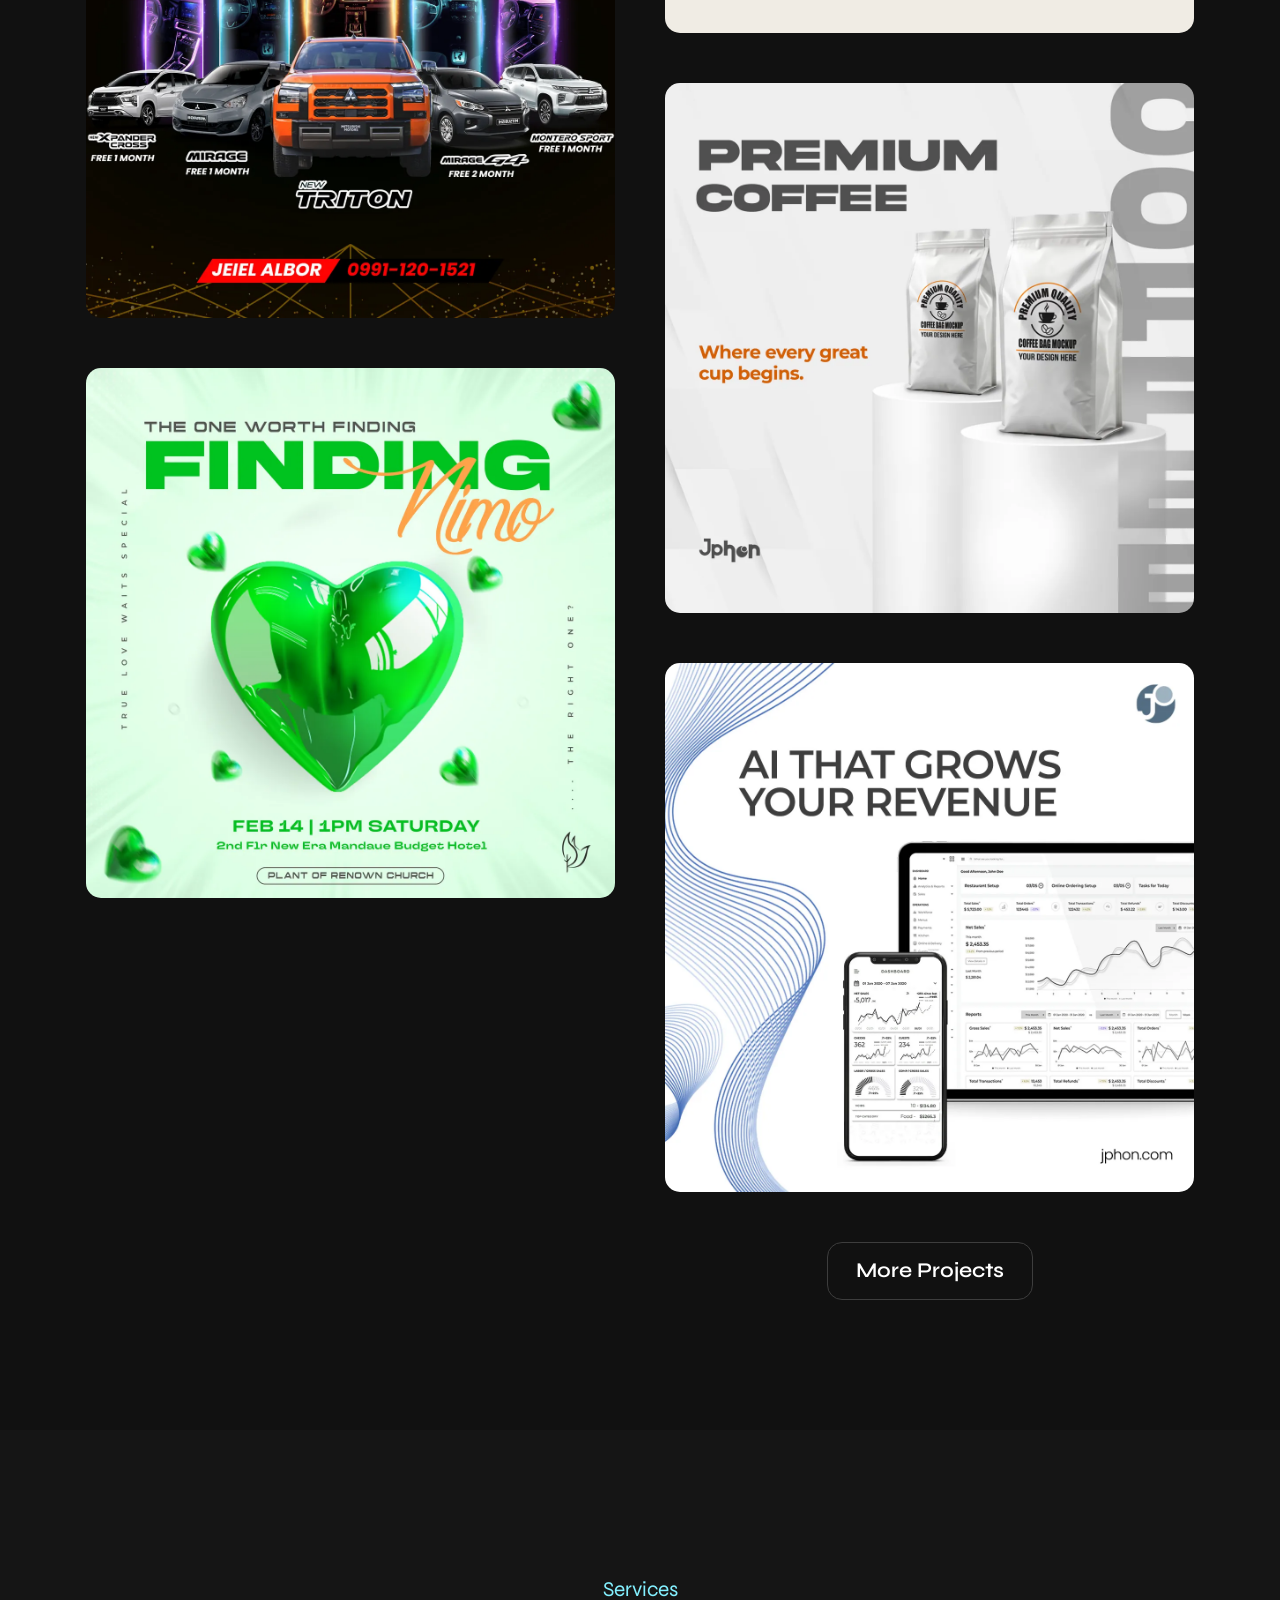
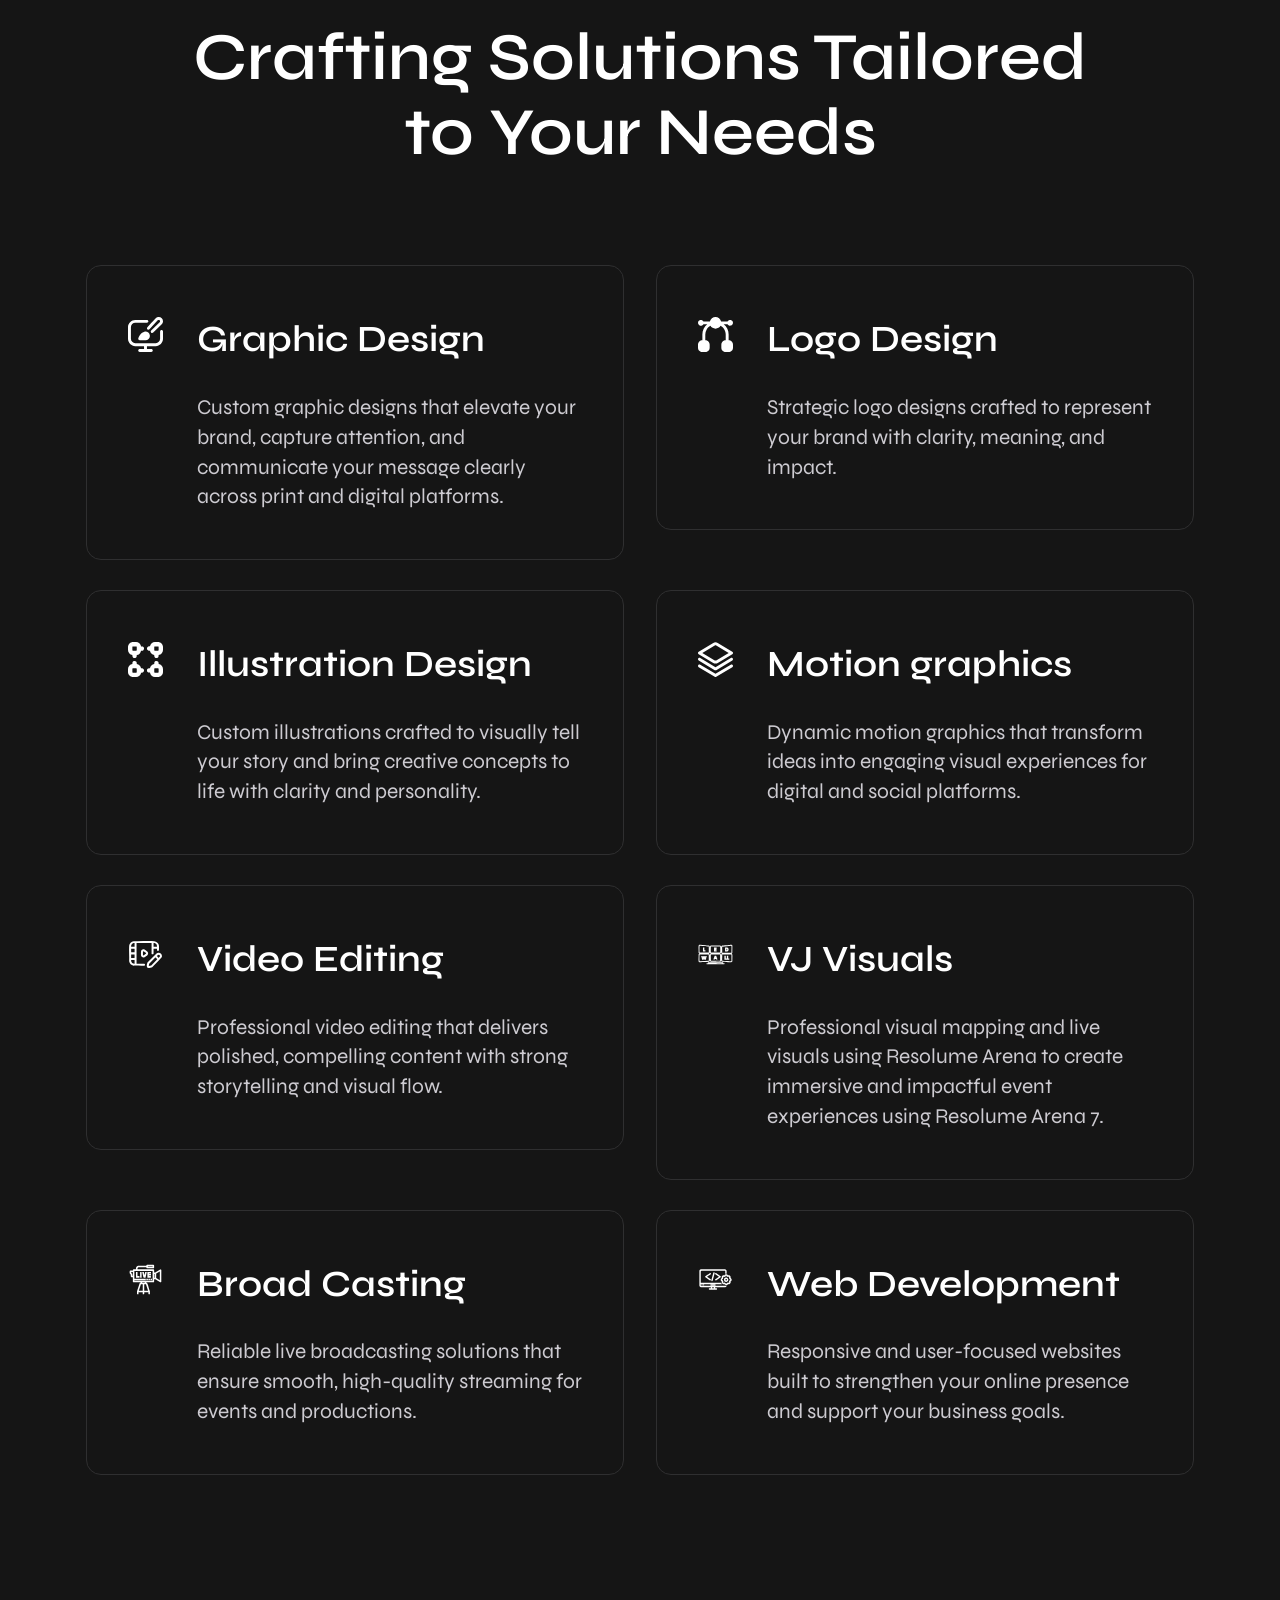
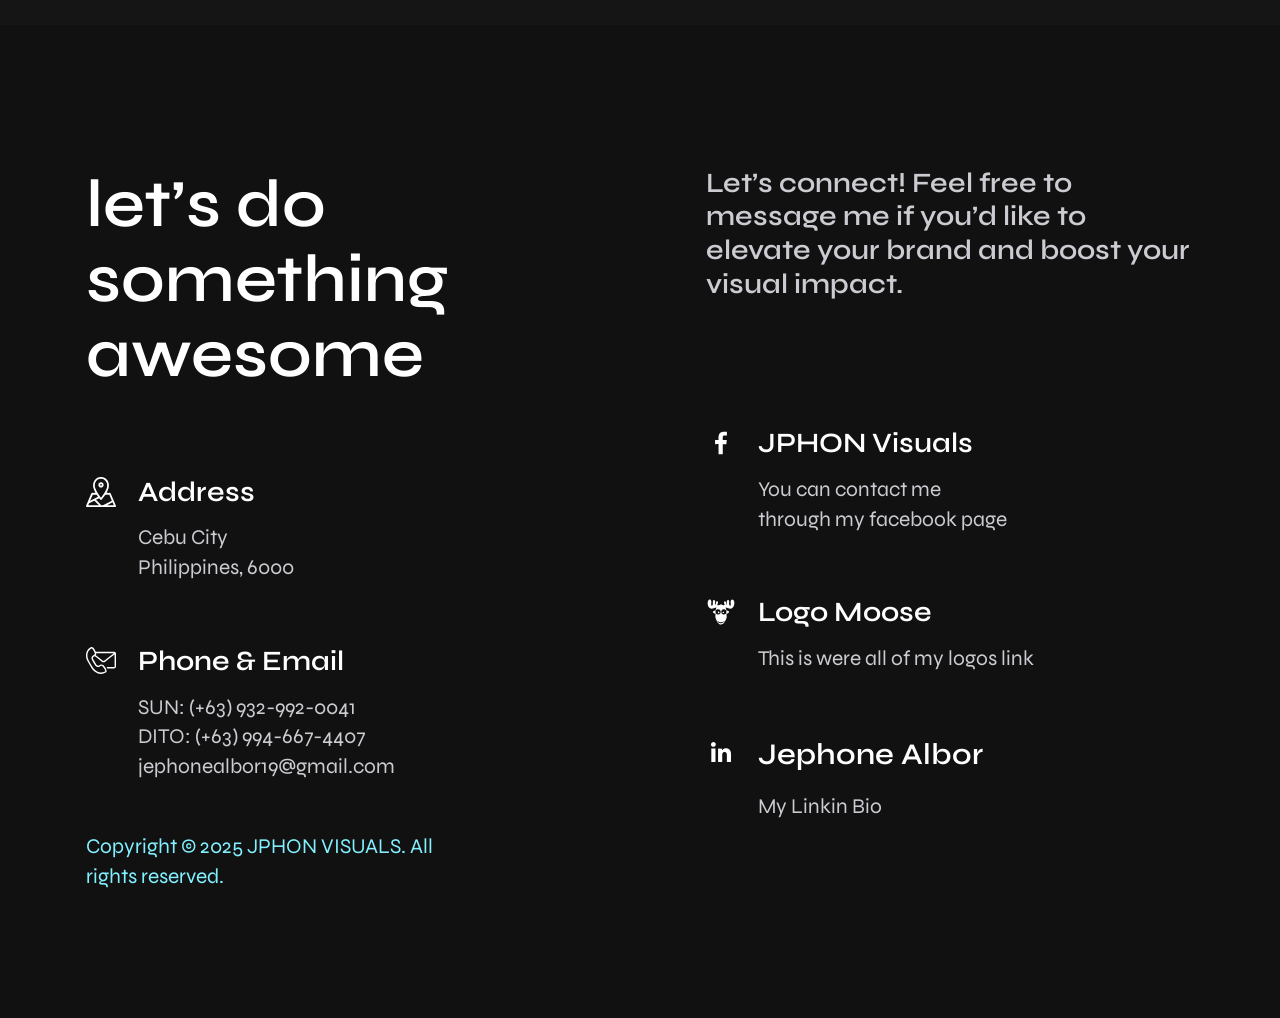
==== commit 085ebf0c: "Speed up loading screen and optimize homepage images" ====
--- a/index.html
+++ b/index.html
@@ -8,6 +8,7 @@
     <meta name="author" content="Laralink">
     <!-- Favicon Icon -->
     <link rel="icon" href="assets/img/favicon.png">
+    <link rel="preload" as="image" href="assets/img/hero_img.webp" fetchpriority="high">
     <!-- Site Title -->
     <title>JPHON - My Personal Portfolio</title>
     <!-- Stylesheets -->
@@ -74,7 +75,7 @@
           </div>
         </div>
         <div class="cs_hero_img wow fadeInDown" data-wow-duration="1s" data-wow-delay="0.3s">
-          <img src="assets/img/hero_img.png" alt="Jake" class="cs_hover_layer_1">
+          <img src="assets/img/hero_img.webp" alt="Jephone Albor" width="920" height="1327" fetchpriority="high" decoding="async" class="cs_hover_layer_1">
           <div class="cs_hero_img_shape">
             <svg width="557" height="545" viewBox="0 0 557 545" fill="none" xmlns="http://www.w3.org/2000/svg">
               <mask id="path-1-inside-1_98_216" fill="white">
@@ -120,7 +121,7 @@
           <div class="col-lg-5">
             <div class="cs_pr_100 wow fadeIn" data-wow-duration="0.8s" data-wow-delay="0.2s">
               <a href="https://www.youtube.com/embed/UJEUwEJ6gH4" class="cs_video_block cs_style_1 d-block cs_video_open position-relative">
-                <img src="assets/img/about.png" alt="">
+                <img src="assets/img/about.webp" alt="Jephone Albor" width="591" height="700" loading="lazy" decoding="async">
                 <span class="cs_play_btn">
                   <svg width="50" height="50" viewBox="0 0 50 50" fill="none" xmlns="http://www.w3.org/2000/svg">
                     <g clip-path="url(#clip0_137_96)">
@@ -262,8 +263,8 @@
             <div class="cs_height_50 cs_height_lg_50"></div>
           </div>
           <div class="cs_grid_item">
-            <a href="assets/portfolio/Wise/Square/Best/Study in Australia Wall Post 2.png" class="cs_portfolio cs_style_1 cs_lightbox_item cs_radius_15 overflow-hidden d-block position-relative">
-              <img src="assets/portfolio/Wise/Square/Best/Study in Australia Wall Post 2.png" alt="">
+            <a href="assets/portfolio-web/large/Wise/Square/Best/Study%20in%20Australia%20Wall%20Post%202.webp" class="cs_portfolio cs_style_1 cs_lightbox_item cs_radius_15 overflow-hidden d-block position-relative">
+              <img src="assets/portfolio-web/medium/Wise/Square/Best/Study%20in%20Australia%20Wall%20Post%202.webp" alt="" width="1200" height="1059" loading="lazy" decoding="async">
               <span class="cs_portfolio_btn cs_fs_28 cs_semibold">
                 <span>Wise Immigration & Study Services</span>
                 <svg width="21" height="21" viewBox="0 0 21 21" fill="none" xmlns="http://www.w3.org/2000/svg">
@@ -273,8 +274,8 @@
             </a>
           </div>
           <div class="cs_grid_item">
-            <a href="assets/portfolio/Mitshubishi/Post Design 2.png" class="cs_portfolio cs_style_1 cs_lightbox_item cs_radius_15 overflow-hidden d-block position-relative">
-              <img src="assets/portfolio/Mitshubishi/Post Design 2.png" alt="">
+            <a href="assets/portfolio-web/large/Mitshubishi/Post%20Design%202.webp" class="cs_portfolio cs_style_1 cs_lightbox_item cs_radius_15 overflow-hidden d-block position-relative">
+              <img src="assets/portfolio-web/medium/Mitshubishi/Post%20Design%202.webp" alt="" width="1200" height="1200" loading="lazy" decoding="async">
               <span class="cs_portfolio_btn cs_fs_28 cs_semibold">
                 <span>Mitshubishi Jeiel</span>
                 <svg width="21" height="21" viewBox="0 0 21 21" fill="none" xmlns="http://www.w3.org/2000/svg">
@@ -284,8 +285,8 @@
             </a>
           </div>
           <div class="cs_grid_item">
-            <a href="assets/portfolio/Porch/Finding Nimo.png" class="cs_portfolio cs_style_1 cs_lightbox_item cs_radius_15 overflow-hidden d-block position-relative">
-              <img src="assets/portfolio/Porch/Finding Nimo.png" alt="">
+            <a href="assets/portfolio-web/large/Porch/Finding%20Nimo.webp" class="cs_portfolio cs_style_1 cs_lightbox_item cs_radius_15 overflow-hidden d-block position-relative">
+              <img src="assets/portfolio-web/medium/Porch/Finding%20Nimo.webp" alt="" width="1200" height="1200" loading="lazy" decoding="async">
               <span class="cs_portfolio_btn cs_fs_28 cs_semibold">
                 <span>Plant of Renown Church</span>
                 <svg width="21" height="21" viewBox="0 0 21 21" fill="none" xmlns="http://www.w3.org/2000/svg">
@@ -295,8 +296,8 @@
             </a>
           </div>
           <div class="cs_grid_item">
-            <a href="assets/portfolio/MockUp/Mockup 3.png" class="cs_portfolio cs_style_1 cs_lightbox_item cs_radius_15 overflow-hidden d-block position-relative">
-              <img src="assets/portfolio/MockUp/Mockup 3.png" alt="">
+            <a href="assets/portfolio-web/large/MockUp/Mockup%203.webp" class="cs_portfolio cs_style_1 cs_lightbox_item cs_radius_15 overflow-hidden d-block position-relative">
+              <img src="assets/portfolio-web/medium/MockUp/Mockup%203.webp" alt="" width="1080" height="1080" loading="lazy" decoding="async">
               <span class="cs_portfolio_btn cs_fs_28 cs_semibold">
                 <span>Coffee Mock Ups</span>
                 <svg width="21" height="21" viewBox="0 0 21 21" fill="none" xmlns="http://www.w3.org/2000/svg">
@@ -306,8 +307,8 @@
             </a>
           </div>
           <div class="cs_grid_item">
-            <a href="assets/portfolio/MockUp/Coffee Pouch Mockups.png" class="cs_portfolio cs_style_1 cs_lightbox_item cs_radius_15 overflow-hidden d-block position-relative">
-              <img src="assets/portfolio/MockUp/Coffee Pouch Mockups.png" alt="">
+            <a href="assets/portfolio-web/large/MockUp/Coffee%20Pouch%20Mockups.webp" class="cs_portfolio cs_style_1 cs_lightbox_item cs_radius_15 overflow-hidden d-block position-relative">
+              <img src="assets/portfolio-web/medium/MockUp/Coffee%20Pouch%20Mockups.webp" alt="" width="1200" height="800" loading="lazy" decoding="async">
               <span class="cs_portfolio_btn cs_fs_28 cs_semibold">
                 <span>Coffee Mock Ups</span>
                 <svg width="21" height="21" viewBox="0 0 21 21" fill="none" xmlns="http://www.w3.org/2000/svg">
@@ -317,8 +318,8 @@
             </a>
           </div>
           <div class="cs_grid_item">
-            <a href="assets/portfolio/jphon/POSTER 2.png" class="cs_portfolio cs_style_1 cs_lightbox_item cs_radius_15 overflow-hidden d-block position-relative">
-              <img src="assets/portfolio/jphon/POSTER 2.png" alt="">
+            <a href="assets/portfolio-web/large/jphon/POSTER%202.webp" class="cs_portfolio cs_style_1 cs_lightbox_item cs_radius_15 overflow-hidden d-block position-relative">
+              <img src="assets/portfolio-web/medium/jphon/POSTER%202.webp" alt="" width="1200" height="1200" loading="lazy" decoding="async">
               <span class="cs_portfolio_btn cs_fs_28 cs_semibold">
                 <span>Product Designs</span>
                 <svg width="21" height="21" viewBox="0 0 21 21" fill="none" xmlns="http://www.w3.org/2000/svg">
@@ -328,8 +329,8 @@
             </a>
           </div>
           <div class="cs_grid_item">
-            <a href="assets/portfolio/jphon/POSTER 1.png" class="cs_portfolio cs_style_1 cs_lightbox_item cs_radius_15 overflow-hidden d-block position-relative">
-              <img src="assets/portfolio/jphon/POSTER 1.png" alt="">
+            <a href="assets/portfolio-web/large/jphon/POSTER%201.webp" class="cs_portfolio cs_style_1 cs_lightbox_item cs_radius_15 overflow-hidden d-block position-relative">
+              <img src="assets/portfolio-web/medium/jphon/POSTER%201.webp" alt="" width="1200" height="1200" loading="lazy" decoding="async">
               <span class="cs_portfolio_btn cs_fs_28 cs_semibold">
                 <span>Poster/SocMed Designs</span>
                 <svg width="21" height="21" viewBox="0 0 21 21" fill="none" xmlns="http://www.w3.org/2000/svg">
